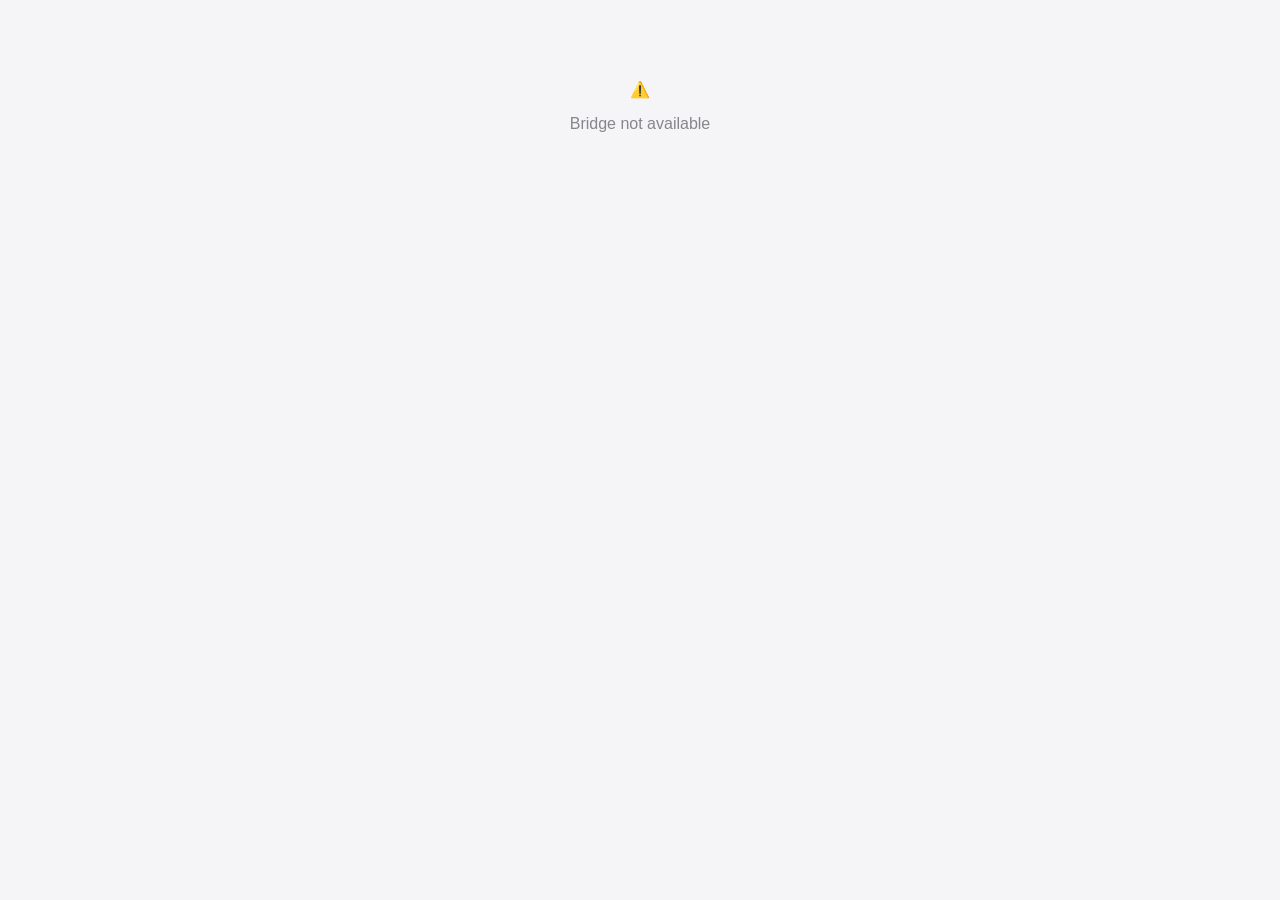
==== pages/admin/index.html @ ec187f43 "Merge pull request #10 from AMYdd00/fix/prompt-log-and-keywords Fix/prompt log and keywords" ====
<!DOCTYPE html>
<html lang="zh-CN">
<head>
<meta charset="UTF-8">
<meta name="viewport" content="width=device-width,initial-scale=1.0">
<title>主动接话插件配置</title>
<style>
:root {
  --bg: #f5f5f7;
  --text: #1d1d1f;
  --text2: #86868b;
  --text3: #aeaeb2;
  --card: rgba(255,255,255,0.72);
  --card-border: rgba(255,255,255,0.8);
  --card-shadow: 0 8px 40px rgba(0,0,0,0.06);
  --accent: #0071e3;
  --accent-light: rgba(0,113,227,0.08);
  --gradient1: linear-gradient(135deg,#0071e3,#5856d6);
  --divider: rgba(0,0,0,0.06);
  --input-bg: rgba(0,0,0,0.04);
  --input-border: rgba(0,0,0,0.1);
  --success: #34c759;
  --success-bg: rgba(52,199,89,0.08);
  --success-hover: rgba(52,199,89,0.15);
  --info: #0071e3;
  --info-bg: rgba(0,113,227,0.08);
  --danger: #ff3b30;
  --danger-bg: rgba(255,59,48,0.08);
  --danger-hover: rgba(255,59,48,0.15);
}
html[data-theme="dark"] {
  --bg: #000;
  --text: #f5f5f7;
  --text2: #86868b;
  --text3: #48484a;
  --card: rgba(28,28,30,0.78);
  --card-border: rgba(255,255,255,0.06);
  --card-shadow: 0 8px 40px rgba(0,0,0,0.4);
  --accent: #2997ff;
  --accent-light: rgba(41,151,255,0.12);
  --gradient1: linear-gradient(135deg,#2997ff,#5e5ce6);
  --divider: rgba(255,255,255,0.06);
  --input-bg: rgba(255,255,255,0.06);
  --input-border: rgba(255,255,255,0.1);
  --success: #30d158;
  --success-bg: rgba(48,209,88,0.12);
  --success-hover: rgba(48,209,88,0.2);
  --info: #2997ff;
  --info-bg: rgba(41,151,255,0.12);
  --danger: #ff453a;
  --danger-bg: rgba(255,69,58,0.12);
  --danger-hover: rgba(255,69,58,0.2);
}
* { box-sizing: border-box; margin: 0; padding: 0; }
html { -webkit-font-smoothing: antialiased; }
body {
  font-family: -apple-system,BlinkMacSystemFont,"SF Pro Display","Microsoft YaHei",sans-serif;
  background: var(--bg);
  color: var(--text);
  min-height: 100vh;
  transition: background .4s, color .4s;
  padding-bottom: 60px;
}
.bg-glow {
  position: fixed;
  top: -20%;
  left: -10%;
  width: 60%;
  height: 60%;
  background: radial-gradient(ellipse,rgba(0,113,227,0.04) 0%,transparent 70%);
  pointer-events: none;
  z-index: 0;
}
html[data-theme="dark"] .bg-glow {
  background: radial-gradient(ellipse,rgba(41,151,255,0.05) 0%,transparent 70%);
}
.container {
  max-width: 1000px;
  margin: 0 auto;
  padding: 0 24px;
  position: relative;
  z-index: 1;
}
header {
  padding: 40px 0 20px;
  text-align: center;
}
header h1 {
  font-size: clamp(26px, 4vw, 38px);
  font-weight: 700;
  letter-spacing: -.025em;
  background: var(--gradient1);
  -webkit-background-clip: text;
  -webkit-text-fill-color: transparent;
  margin-bottom: 6px;
}
header .sub {
  font-size: 14px;
  color: var(--text2);
}

/* Tabs */
.tabs-nav {
  display: flex;
  flex-wrap: wrap;
  gap: 6px;
  background: var(--input-bg);
  padding: 6px;
  border-radius: 16px;
  margin-bottom: 24px;
  border: 1px solid var(--input-border);
}
.tab-btn {
  flex: 1;
  min-width: 110px;
  padding: 10px 12px;
  border: none;
  background: transparent;
  color: var(--text2);
  font-size: 13px;
  font-weight: 600;
  border-radius: 10px;
  cursor: pointer;
  transition: all .2s;
  outline: none;
  text-align: center;
  white-space: nowrap;
}
.tab-btn:hover {
  color: var(--text);
  background: rgba(255,255,255,0.05);
}
.tab-btn.active {
  color: #fff;
  background: var(--accent);
  box-shadow: 0 4px 12px rgba(0,113,227,0.2);
}
html[data-theme="dark"] .tab-btn.active {
  color: #000;
  background: var(--text);
  box-shadow: 0 4px 12px rgba(255,255,255,0.1);
}

/* Tab Panels */
.tab-panel {
  display: none;
  animation: fadeIn .3s cubic-bezier(.22,1,.36,1) forwards;
}
.tab-panel.active {
  display: block;
}
@keyframes fadeIn {
  from { opacity: 0; transform: translateY(10px); }
  to { opacity: 1; transform: translateY(0); }
}

/* Config Card */
.config-card {
  padding: 28px;
  background: var(--card);
  backdrop-filter: blur(32px) saturate(140%);
  -webkit-backdrop-filter: blur(32px) saturate(140%);
  border: 1px solid var(--card-border);
  border-radius: 20px;
  box-shadow: var(--card-shadow);
  margin-bottom: 24px;
}
.section-title {
  font-size: 18px;
  font-weight: 700;
  margin-bottom: 20px;
  border-left: 4px solid var(--accent);
  padding-left: 10px;
  line-height: 1.2;
}

/* Form Styles */
.form-group {
  margin-bottom: 22px;
}
.form-group label {
  display: block;
  font-size: 13px;
  font-weight: 600;
  color: var(--text);
  margin-bottom: 6px;
}
.form-group.checkbox-row {
  display: flex;
  align-items: center;
  justify-content: space-between;
  background: rgba(0,0,0,0.02);
  padding: 14px 16px;
  border-radius: 12px;
  border: 1px solid var(--divider);
}
html[data-theme="dark"] .form-group.checkbox-row {
  background: rgba(255,255,255,0.02);
}
.form-group.checkbox-row label {
  margin-bottom: 0;
  padding-right: 12px;
  cursor: pointer;
}

/* Inputs */
.text-input, .select-input {
  width: 100%;
  padding: 11px 14px;
  border-radius: 10px;
  border: 1px solid var(--input-border);
  background: var(--input-bg);
  color: var(--text);
  font-size: 14px;
  font-family: inherit;
  outline: none;
  transition: all .25s;
}
.text-input:focus, .select-input:focus {
  border-color: var(--accent);
  box-shadow: 0 0 0 3px var(--accent-light);
}
select.select-input {
  cursor: pointer;
  appearance: none;
  background-image: url("data:image/svg+xml;utf8,<svg xmlns='http://www.w3.org/2000/svg' width='24' height='24' viewBox='0 0 24 24' fill='none' stroke='currentColor' stroke-width='2' stroke-linecap='round' stroke-linejoin='round'><polyline points='6 9 12 15 18 9'></polyline></svg>");
  background-repeat: no-repeat;
  background-position: right 12px center;
  background-size: 14px;
  padding-right: 36px;
}
textarea.textarea-input {
  width: 100%;
  min-height: 120px;
  padding: 12px 14px;
  border-radius: 10px;
  border: 1px solid var(--input-border);
  background: var(--input-bg);
  color: var(--text);
  font-size: 13px;
  font-family: inherit;
  line-height: 1.5;
  outline: none;
  transition: all .25s;
  resize: vertical;
}
textarea.textarea-input:focus {
  border-color: var(--accent);
  box-shadow: 0 0 0 3px var(--accent-light);
}

/* Range Slider */
.slider-container {
  display: flex;
  align-items: center;
  gap: 12px;
}
.slider-input {
  flex: 1;
  height: 6px;
  border-radius: 3px;
  background: var(--input-border);
  outline: none;
  appearance: none;
  cursor: pointer;
}
.slider-input::-webkit-slider-thumb {
  appearance: none;
  width: 16px;
  height: 16px;
  border-radius: 50%;
  background: var(--accent);
  box-shadow: 0 2px 6px rgba(0,0,0,0.15);
  transition: transform .1s;
}
.slider-input::-webkit-slider-thumb:active {
  transform: scale(1.2);
}
.slider-value {
  font-size: 13px;
  font-weight: 600;
  min-width: 36px;
  text-align: right;
  color: var(--accent);
}

/* Custom Switch Toggle */
.switch {
  position: relative;
  display: inline-block;
  width: 44px;
  height: 24px;
}
.switch input {
  opacity: 0;
  width: 0;
  height: 0;
}
.switch-slider {
  position: absolute;
  cursor: pointer;
  top: 0; left: 0; right: 0; bottom: 0;
  background-color: var(--text3);
  transition: .25s cubic-bezier(0.4, 0, 0.2, 1);
  border-radius: 24px;
}
.switch-slider:before {
  position: absolute;
  content: "";
  height: 18px;
  width: 18px;
  left: 3px;
  bottom: 3px;
  background-color: white;
  transition: .25s cubic-bezier(0.4, 0, 0.2, 1);
  border-radius: 50%;
}
input:checked + .switch-slider {
  background-color: var(--success);
}
input:checked + .switch-slider:before {
  transform: translateX(20px);
}

/* Hints */
.hint-text {
  font-size: 11px;
  color: var(--text2);
  margin-top: 4px;
  line-height: 1.4;
}

/* List Manager styling */
.list-container {
  display: flex;
  flex-direction: column;
  gap: 12px;
  margin-top: 10px;
}
.list-item-card {
  background: rgba(0,0,0,0.015);
  border: 1px dashed var(--input-border);
  padding: 16px;
  border-radius: 12px;
  position: relative;
  animation: fadeIn .2s ease forwards;
}
html[data-theme="dark"] .list-item-card {
  background: rgba(255,255,255,0.01);
}
.list-item-card .remove-btn {
  position: absolute;
  top: 14px;
  right: 14px;
  width: 26px;
  height: 26px;
  border-radius: 50%;
  border: none;
  background: var(--danger-bg);
  color: var(--danger);
  cursor: pointer;
  display: flex;
  align-items: center;
  justify-content: center;
  transition: all .2s;
  font-weight: bold;
}
.list-item-card .remove-btn:hover {
  background: var(--danger-hover);
  transform: scale(1.05);
}
.list-grid {
  display: grid;
  grid-template-columns: repeat(auto-fit, minmax(200px, 1fr));
  gap: 14px;
  padding-right: 32px;
}
.add-btn {
  margin-top: 8px;
  padding: 10px 16px;
  border: 1px dashed var(--accent);
  background: transparent;
  color: var(--accent);
  border-radius: 10px;
  font-size: 13px;
  font-weight: 600;
  cursor: pointer;
  display: inline-flex;
  align-items: center;
  justify-content: center;
  gap: 6px;
  transition: all .2s;
}
.add-btn:hover {
  background: var(--accent-light);
}

/* Buttons Row */
.footer-bar {
  position: fixed;
  bottom: 0;
  left: 0;
  right: 0;
  background: var(--card);
  backdrop-filter: blur(20px);
  -webkit-backdrop-filter: blur(20px);
  border-top: 1px solid var(--divider);
  padding: 12px 24px;
  display: flex;
  justify-content: center;
  gap: 16px;
  z-index: 100;
  box-shadow: 0 -4px 20px rgba(0,0,0,0.03);
}
.btn {
  padding: 11px 24px;
  border: none;
  border-radius: 10px;
  font-size: 13px;
  font-weight: 600;
  cursor: pointer;
  transition: all .2s;
  font-family: inherit;
  outline: none;
  display: inline-flex;
  align-items: center;
  justify-content: center;
  gap: 8px;
  min-width: 100px;
}
.btn-secondary {
  background: var(--input-bg);
  color: var(--text);
}
.btn-secondary:hover {
  background: var(--divider);
}
.btn-primary {
  background: var(--success-bg);
  color: var(--success);
}
.btn-primary:hover {
  background: var(--success-hover);
  transform: translateY(-1px);
}
.btn:disabled {
  opacity: .4;
  cursor: not-allowed;
  transform: none !important;
}

/* Toast */
.toast {
  position: fixed;
  bottom: 80px;
  left: 50%;
  transform: translateX(-50%) translateY(20px);
  background: var(--card);
  backdrop-filter: blur(20px);
  -webkit-backdrop-filter: blur(20px);
  border: 1px solid var(--card-border);
  border-radius: 12px;
  padding: 10px 20px;
  font-size: 13px;
  font-weight: 500;
  box-shadow: 0 8px 30px rgba(0,0,0,0.15);
  opacity: 0;
  transition: all .3s cubic-bezier(0.22, 1, 0.36, 1);
  z-index: 300;
  pointer-events: none;
  text-align: center;
}
.toast.show {
  opacity: 1;
  transform: translateX(-50%) translateY(0);
}
</style>
</head>
<body>
<div class="bg-glow"></div>
<div class="container">
  <header>
    <h1>主动接话与定制设置</h1>
    <div class="sub">集中管理主动回复、关键字检测、图片转述、伪人选项和角色人设简化等配置</div>
  </header>

  <!-- Navigation Tabs -->
  <nav class="tabs-nav">
    <button class="tab-btn active" onclick="switchTab('persona')">👤 人设定制</button>
    <button class="tab-btn" onclick="switchTab('general')">⚙️ 基础与触发</button>
    <button class="tab-btn" onclick="switchTab('reply')">💬 回复与主动</button>
    <button class="tab-btn" onclick="switchTab('keyword')">🔑 关键词与图片</button>
    <button class="tab-btn" onclick="switchTab('batch')">⏱️ 延迟与批次</button>
    <button class="tab-btn" onclick="switchTab('human')">🤖 伪人设置</button>
  </nav>

  <!-- Tab 1: Persona Settings -->
  <div class="tab-panel active" id="tab-persona">
    <div class="config-card">
      <h2 class="section-title">回复分析人设定制</h2>
      <div class="form-group">
        <label for="personaSelect">选择人格角色</label>
        <select class="select-input" id="personaSelect" onchange="onPersonaChange()">
          <option value="">正在加载人格列表...</option>
        </select>
        <div class="hint-text">为特定人格设置简化的专属回复分析提示词，可降低 Context 占用。</div>
      </div>
      <div class="form-group">
        <label for="personaPrompt">专属回复分析人设提示词</label>
        <textarea class="textarea-input" id="personaPrompt" placeholder="例如：天童爱丽丝，一个可爱的AI机器人，喜欢打游戏，说话带‘!级’。"></textarea>
        <div class="hint-text">填写一到两句话的简化版描述。留空则默认降级为该人格的完整系统提示词。</div>
      </div>
    </div>
  </div>

  <!-- Tab 2: General & Whitelist -->
  <div class="tab-panel" id="tab-general">
    <div class="config-card">
      <h2 class="section-title">基础设置</h2>
      <div class="form-group">
        <label for="trigger_mode">触发跟踪模式</label>
        <select class="select-input" id="trigger_mode">
          <option value="llm_response">llm_response (仅在LLM回复后开始监听)</option>
          <option value="any_message">any_message (Bot发出任何消息后都开始监听)</option>
        </select>
        <div class="hint-text">选择合适的时候开启检测窗口。</div>
      </div>
      <div class="form-group">
        <label for="filter_prefixes">指令过滤前缀</label>
        <input type="text" class="text-input" id="filter_prefixes" placeholder="如：/, !, #, $">
        <div class="hint-text">以这些前缀开头的消息将被静默过滤，不进行任何回复分析。多个前缀用逗号隔开。</div>
      </div>
    </div>

    <div class="config-card">
      <h2 class="section-title">白名单与概率覆盖配置</h2>
      <div class="hint-text" style="margin-bottom:12px;">为指定群设置独立的主动或回复接话概率，支持直接填群ID或UMO（如 Bot:GroupMessage:12345）。不在此列表的群组将使用全局默认值。</div>
      <div class="list-container" id="groups-list"></div>
      <button class="add-btn" onclick="addGroupItem()">＋ 添加群组覆盖规则</button>
    </div>
  </div>

  <!-- Tab 3: Reply & Proactive Settings -->
  <div class="tab-panel" id="tab-reply">
    <div class="config-card">
      <h2 class="section-title">回复模式选项</h2>
      <div class="form-group">
        <label for="reply_probability">回复模式 - 分析概率 (%)</label>
        <div class="slider-container">
          <input type="range" class="slider-input" id="reply_probability" min="0" max="100" step="5" oninput="updateSliderValue(this)">
          <span class="slider-value" id="val-reply_probability">0%</span>
        </div>
        <div class="hint-text">Bot发言后，监听窗口内群友的每条消息有多少概率被分析是否是在跟Bot对话。100代表每条都分析。</div>
      </div>
      <div class="form-group">
        <label for="track_timeout_seconds">跟踪窗口超时时间 (秒)</label>
        <div class="slider-container">
          <input type="range" class="slider-input" id="track_timeout_seconds" min="10" max="600" step="10" oninput="updateSliderValue(this)">
          <span class="slider-value" id="val-track_timeout_seconds">0s</span>
        </div>
        <div class="hint-text">如果群内一直没有人说话，超过多少秒后自动关闭本次监听窗口。</div>
      </div>
      <div class="form-group">
        <label for="max_detection_count">最大分析消息数 (条)</label>
        <div class="slider-container">
          <input type="range" class="slider-input" id="max_detection_count" min="1" max="50" step="1" oninput="updateSliderValue(this)">
          <span class="slider-value" id="val-max_detection_count">0</span>
        </div>
        <div class="hint-text">本次监听窗口中，最多对多少条消息进行对话关系分析。</div>
      </div>
      <div class="form-group checkbox-row">
        <label for="enable_llm_tools">启用 LLM 技能 / 工具循环</label>
        <label class="switch">
          <input type="checkbox" id="enable_llm_tools">
          <span class="switch-slider"></span>
        </label>
      </div>
      <div class="form-group">
        <label for="analyzer_provider_id">分析用 LLM 供应商 (建议使用廉价模型)</label>
        <select class="select-input" id="analyzer_provider_id"></select>
        <div class="hint-text">专门用来做对话相关性分析判断的模型提供商，建议配置性价比高的模型，留空则使用默认。</div>
      </div>
      <div class="form-group">
        <label for="generator_provider_id">回复用 LLM 供应商 (建议使用高质量模型)</label>
        <select class="select-input" id="generator_provider_id"></select>
        <div class="hint-text">对话分析通过后，实际用来生成接话内容的模型提供商，留空则使用默认。</div>
      </div>
      <div class="form-group">
        <label for="analyzer_system_prompt">【回复分析】LLM 判断系统提示词</label>
        <textarea class="textarea-input" id="analyzer_system_prompt"></textarea>
        <div class="hint-text">必须返回标准的 JSON 格式：{"is_reply_to_bot": "yes|no", "reason": "..."}</div>
      </div>
    </div>

    <div class="config-card">
      <h2 class="section-title">主动模式选项</h2>
      <div class="form-group">
        <label for="active_probability">主动模式 - 参与概率 (%)</label>
        <div class="slider-container">
          <input type="range" class="slider-input" id="active_probability" min="0" max="100" step="5" oninput="updateSliderValue(this)">
          <span class="slider-value" id="val-active_probability">0%</span>
        </div>
        <div class="hint-text">Bot未被唤醒也未发言时，随机收到群友消息时，按此概率决定是否分析话题并主动插话。0表示彻底关闭主动模式。</div>
      </div>
      <div class="form-group">
        <label for="max_proactive_rounds">最大主动参与轮数</label>
        <div class="slider-container">
          <input type="range" class="slider-input" id="max_proactive_rounds" min="0" max="10" step="1" oninput="updateSliderValue(this)">
          <span class="slider-value" id="val-max_proactive_rounds">0</span>
        </div>
        <div class="hint-text">本轮Bot主动插话的最大次数，防止刷屏。0代表不限制。</div>
      </div>
      <div class="form-group">
        <label for="proactive_cooldown_seconds">主动插话冷却时间 (秒)</label>
        <div class="slider-container">
          <input type="range" class="slider-input" id="proactive_cooldown_seconds" min="30" max="3600" step="30" oninput="updateSliderValue(this)">
          <span class="slider-value" id="val-proactive_cooldown_seconds">0s</span>
        </div>
        <div class="hint-text">触发主动接话后，该群需要等待多久才能进行下一次的主动插话分析。</div>
      </div>
      <div class="form-group">
        <label for="proactive_analyzer_system_prompt">【主动分析】LLM 系统提示词</label>
        <textarea class="textarea-input" id="proactive_analyzer_system_prompt"></textarea>
        <div class="hint-text">必须返回标准的 JSON 格式：{"should_join": "yes|no", "reason": "..."}</div>
      </div>
    </div>
  </div>

  <!-- Tab 4: Keywords & Image Caption -->
  <div class="tab-panel" id="tab-keyword">
    <div class="config-card">
      <h2 class="section-title">兴趣关键词模式</h2>
      <div class="form-group checkbox-row">
        <label for="enable_keyword_trigger">启用关键词监听模式</label>
        <label class="switch">
          <input type="checkbox" id="enable_keyword_trigger">
          <span class="switch-slider"></span>
        </label>
      </div>
      <div class="form-group">
        <label for="keyword_default_probability">关键词默认触发概率 (%)</label>
        <div class="slider-container">
          <input type="range" class="slider-input" id="keyword_default_probability" min="0" max="100" step="5" oninput="updateSliderValue(this)">
          <span class="slider-value" id="val-keyword_default_probability">0%</span>
        </div>
        <div class="hint-text">当匹配到关键词且规则中未指定具体概率时，使用的默认触发回复概率。</div>
      </div>
      <div class="form-group checkbox-row">
        <label for="enable_keyword_on_image">启用关键词匹配图片转述文本</label>
        <label class="switch">
          <input type="checkbox" id="enable_keyword_on_image">
          <span class="switch-slider"></span>
        </label>
      </div>
    </div>

    <div class="config-card">
      <h2 class="section-title">兴趣关键词匹配规则</h2>
      <div class="list-container" id="keywords-list"></div>
      <button class="add-btn" onclick="addKeywordItem()">＋ 添加关键词规则</button>
    </div>

    <div class="config-card">
      <h2 class="section-title">图片转述设置 (Captioning)</h2>
      <div class="form-group checkbox-row">
        <label for="enable_image_caption">启用图片转述 (对于非多模态模型建议开启)</label>
        <label class="switch">
          <input type="checkbox" id="enable_image_caption">
          <span class="switch-slider"></span>
        </label>
      </div>
      <div class="form-group">
        <label for="image_caption_probability">即时转述匹配概率 (%)</label>
        <div class="slider-container">
          <input type="range" class="slider-input" id="image_caption_probability" min="0" max="100" step="5" oninput="updateSliderValue(this)">
          <span class="slider-value" id="val-image_caption_probability">0%</span>
        </div>
        <div class="hint-text">在图片缓存未命中时，对新图片进行即时描述的触发概率。若准备回复构建上下文时，则强制进行100%描述。</div>
      </div>
      <div class="form-group">
        <label for="image_caption_provider_id">图片转述 LLM 供应商</label>
        <select class="select-input" id="image_caption_provider_id"></select>
        <div class="hint-text">用于执行图片转述的多模态提供商实例，留空使用全局或会话默认设置。</div>
      </div>
    </div>
  </div>

  <!-- Tab 5: Delay & Batch Analysis -->
  <div class="tab-panel" id="tab-batch">
    <div class="config-card">
      <h2 class="section-title">批次消息分析 (延迟回复)</h2>
      <div class="form-group checkbox-row">
        <label for="batch_analysis_enabled">启用延迟批次分析 (等群聊停顿后再批量处理)</label>
        <label class="switch">
          <input type="checkbox" id="batch_analysis_enabled">
          <span class="switch-slider"></span>
        </label>
      </div>
      <div class="form-group">
        <label for="silence_multiplier">静默判定倍数</label>
        <div class="slider-container">
          <input type="range" class="slider-input" id="silence_multiplier" min="1.5" max="5.0" step="0.5" oninput="updateSliderValue(this, true)">
          <span class="slider-value" id="val-silence_multiplier">0</span>
        </div>
        <div class="hint-text">实际停顿判定时间 = clamp(消息平均间隔 × 倍数, 最小秒数, 最大秒数)。倍数越大判定条件越宽松，等待时间越长。</div>
      </div>
      <div class="form-group">
        <label for="min_silence_seconds">最小静默秒数</label>
        <div class="slider-container">
          <input type="range" class="slider-input" id="min_silence_seconds" min="2" max="10" step="1" oninput="updateSliderValue(this)">
          <span class="slider-value" id="val-min_silence_seconds">0s</span>
        </div>
        <div class="hint-text">无论群聊节奏多快，必须在最后一条消息后静默达到多少秒，才开始触发分析（防止抢话）。</div>
      </div>
      <div class="form-group">
        <label for="max_silence_seconds">最大静默秒数</label>
        <div class="slider-container">
          <input type="range" class="slider-input" id="max_silence_seconds" min="5" max="30" step="1" oninput="updateSliderValue(this)">
          <span class="slider-value" id="val-max_silence_seconds">0s</span>
        </div>
        <div class="hint-text">无论群友打字多慢，消息停顿超过此秒数立刻视为这波发言结束并触发分析。</div>
      </div>
      <div class="form-group">
        <label for="max_batch_wait_seconds">绝对超时秒数 (首消息开始算)</label>
        <div class="slider-container">
          <input type="range" class="slider-input" id="max_batch_wait_seconds" min="5" max="60" step="5" oninput="updateSliderValue(this)">
          <span class="slider-value" id="val-max_batch_wait_seconds">0s</span>
        </div>
        <div class="hint-text">从批次中第一条消息开始等待的绝对超时上限，即使群聊一直疯狂刷屏，到时间也会强制分析，防止无限期拖延。</div>
      </div>
      <div class="form-group">
        <label for="max_batch_messages">最大消息积攒数 (条)</label>
        <div class="slider-container">
          <input type="range" class="slider-input" id="max_batch_messages" min="2" max="20" step="1" oninput="updateSliderValue(this)">
          <span class="slider-value" id="val-max_batch_messages">0</span>
        </div>
        <div class="hint-text">积攒的消息达到此数量时，无视静默和间隔逻辑直接触发分析，防止上下文过载。</div>
      </div>
      <div class="form-group checkbox-row">
        <label for="instant_at_bot">@ 提到 Bot 时立即中断等待并触发分析</label>
        <label class="switch">
          <input type="checkbox" id="instant_at_bot">
          <span class="switch-slider"></span>
        </label>
      </div>
      <div class="form-group">
        <label for="caption_timeout_seconds">图片转述最长等待超时 (秒)</label>
        <div class="slider-container">
          <input type="range" class="slider-input" id="caption_timeout_seconds" min="5" max="30" step="5" oninput="updateSliderValue(this)">
          <span class="slider-value" id="val-caption_timeout_seconds">0s</span>
        </div>
      </div>
      <div class="form-group">
        <label for="caption_timeout_behavior">图片转述超时处理策略</label>
        <select class="select-input" id="caption_timeout_behavior">
          <option value="wait_then_fallback">wait_then_fallback (等待转述完成，超时用占位符)</option>
          <option value="skip_use_url">skip_use_url (不等待直接传图片URL，非多模态降级)</option>
          <option value="skip_use_placeholder">skip_use_placeholder (不等待直接使用占位符)</option>
        </select>
      </div>
    </div>
  </div>

  <!-- Tab 6: Human-like Mode -->
  <div class="tab-panel" id="tab-human">
    <div class="config-card">
      <h2 class="section-title">伪人模式 (自主决定活跃状态)</h2>
      <div class="form-group checkbox-row">
        <label for="human_like_mode">启用伪人模式 (自主规划工作/睡觉状态)</label>
        <label class="switch">
          <input type="checkbox" id="human_like_mode">
          <span class="switch-slider"></span>
        </label>
      </div>
      <div class="form-group">
        <label for="wake_at_threshold">唤醒所需 @ 累计次数</label>
        <div class="slider-container">
          <input type="range" class="slider-input" id="wake_at_threshold" min="1" max="10" step="1" oninput="updateSliderValue(this)">
          <span class="slider-value" id="val-wake_at_threshold">0</span>
        </div>
        <div class="hint-text">Bot睡觉状态下，被不同群友连续@累计达到多少次后，强制将状态改为清醒并回复。</div>
      </div>
      <div class="form-group">
        <label for="wake_window_minutes">@ 计数有效窗口 (分钟)</label>
        <div class="slider-container">
          <input type="range" class="slider-input" id="wake_window_minutes" min="5" max="120" step="5" oninput="updateSliderValue(this)">
          <span class="slider-value" id="val-wake_window_minutes">0m</span>
        </div>
        <div class="hint-text">累计@次数的滑动窗口有效时间，过期的@记录会被废弃重新计算。</div>
      </div>
      <div class="form-group">
        <label for="typing_delay_min">发言打字随机延迟下限 (秒)</label>
        <div class="slider-container">
          <input type="range" class="slider-input" id="typing_delay_min" min="0" max="10" step="0.5" oninput="updateSliderValue(this, false, 's')">
          <span class="slider-value" id="val-typing_delay_min">0s</span>
        </div>
      </div>
      <div class="form-group">
        <label for="typing_delay_max">发言打字随机延迟上限 (秒)</label>
        <div class="slider-container">
          <input type="range" class="slider-input" id="typing_delay_max" min="0" max="10" step="0.5" oninput="updateSliderValue(this, false, 's')">
          <span class="slider-value" id="val-typing_delay_max">0s</span>
        </div>
        <div class="hint-text">伪人模式开启后，在此延迟范围内随机等待后再将消息发出，模拟真人在编辑消息。</div>
      </div>
    </div>
  </div>
</div>

<!-- Footer Actions -->
<footer class="footer-bar">
  <button class="btn btn-secondary" onclick="loadData()">🔄 放弃更改</button>
  <button class="btn btn-primary" id="btnSave" onclick="saveAll()">💾 保存并生效</button>
</footer>

<div class="toast" id="toast"></div>

<script type="module">
const B = window.AstrBotPluginPage;
if (!B) {
  document.body.innerHTML = '<div class="container"><div class="empty-state" style="text-align:center;padding:80px 20px;color:var(--text2);font-size:16px;"><div>⚠️</div><div style="margin-top:16px;">Bridge not available</div></div></div>';
} else {
  await B.ready();
  (function(){
    const m = window.matchMedia('(prefers-color-scheme:dark)');
    function s(d){document.documentElement.setAttribute('data-theme', d ? 'dark' : 'light')}
    s(m.matches);
    m.addEventListener('change', e => s(e.matches));
  })();

  const personaSelect = document.getElementById('personaSelect');
  const personaPrompt = document.getElementById('personaPrompt');
  const toast = document.getElementById('toast');
  const btnSave = document.getElementById('btnSave');

  let config = {};
  let personas = [];
  let personaPrompts = [];
  let providers = [];
  let currentPersonaName = '';
  let toastTimer = null;

  // Show status toasts
  window.showToast = function(msg, dur = 2500) {
    toast.textContent = msg;
    toast.classList.add('show');
    clearTimeout(toastTimer);
    toastTimer = setTimeout(() => toast.classList.remove('show'), dur);
  }

  // Switch Tab Panels
  window.switchTab = function(tabName) {
    document.querySelectorAll('.tab-btn').forEach(btn => btn.classList.remove('active'));
    document.querySelectorAll('.tab-panel').forEach(p => p.classList.remove('active'));
    
    const activeBtn = Array.from(document.querySelectorAll('.tab-btn')).find(b => b.getAttribute('onclick').includes(tabName));
    if (activeBtn) activeBtn.classList.add('active');
    
    const activePanel = document.getElementById(`tab-${tabName}`);
    if (activePanel) activePanel.classList.add('active');
  }

  // Handle Range slider updates
  window.updateSliderValue = function(element, isFloat = false, unit = '') {
    const targetId = 'val-' + element.id;
    const indicator = document.getElementById(targetId);
    if (indicator) {
      let val = element.value;
      if (element.id.includes('probability')) {
        indicator.textContent = val + '%';
      } else if (element.id.includes('seconds') || element.id.includes('delay')) {
        indicator.textContent = val + 's';
      } else if (element.id.includes('minutes')) {
        indicator.textContent = val + 'm';
      } else {
        indicator.textContent = val + unit;
      }
    }
  }

  // Initialize all sliders in view
  function initSliders() {
    document.querySelectorAll('.slider-input').forEach(slider => {
      updateSliderValue(slider);
    });
  }

  // Dynamic lists editors
  // 1. Group whitelist manager
  window.addGroupItem = function(data = {group_id: '', reply_probability: null, active_probability: null}) {
    const list = document.getElementById('groups-list');
    const index = list.children.length;
    const card = document.createElement('div');
    card.className = 'list-item-card';
    card.innerHTML = `
      <button class="remove-btn" onclick="this.parentElement.remove()">×</button>
      <div class="list-grid">
        <div class="form-group">
          <label>群号 / UMO</label>
          <input type="text" class="text-input group-id" value="${data.group_id || ''}" placeholder="例如 12345678">
        </div>
        <div class="form-group">
          <label>独立回复概率 (%) (留空使用全局)</label>
          <input type="number" class="text-input group-reply" value="${data.reply_probability !== null && data.reply_probability !== undefined ? data.reply_probability : ''}" placeholder="全局/默认" min="0" max="100">
        </div>
        <div class="form-group">
          <label>独立主动概率 (%) (留空使用全局)</label>
          <input type="number" class="text-input group-active" value="${data.active_probability !== null && data.active_probability !== undefined ? data.active_probability : ''}" placeholder="全局/默认" min="0" max="100">
        </div>
      </div>
    `;
    list.appendChild(card);
  }

  // 2. Keyword rules manager
  window.addKeywordItem = function(data = {groups: '', keywords: '', probability: null}) {
    const list = document.getElementById('keywords-list');
    const index = list.children.length;
    const card = document.createElement('div');
    card.className = 'list-item-card';
    card.innerHTML = `
      <button class="remove-btn" onclick="this.parentElement.remove()">×</button>
      <div class="list-grid">
        <div class="form-group" style="grid-column: span 2;">
          <label>匹配关键字 (用英文/中文逗号分隔)</label>
          <input type="text" class="text-input kw-keywords" value="${data.keywords || ''}" placeholder="例如: 原神,星铁">
        </div>
        <div class="form-group">
          <label>生效群聊 (留空为全部群)</label>
          <input type="text" class="text-input kw-groups" value="${data.groups || ''}" placeholder="群ID,多个用逗号隔开">
        </div>
        <div class="form-group">
          <label>独立触发概率 (%) (留空默认)</label>
          <input type="number" class="text-input kw-probability" value="${data.probability !== null && data.probability !== undefined ? data.probability : ''}" placeholder="默认" min="0" max="100">
        </div>
      </div>
    `;
    list.appendChild(card);
  }

  // Render provider selections
  function populateProviders(selectId, currentValue) {
    const select = document.getElementById(selectId);
    select.innerHTML = '<option value="">使用会话默认 / 留空</option>';
    providers.forEach(p => {
      const opt = document.createElement('option');
      opt.value = p.id;
      opt.textContent = p.name;
      if (p.id === currentValue) {
        opt.selected = true;
      }
      select.appendChild(opt);
    });
  }

  function parseResponse(res) {
    if (res && res.status === 'ok' && res.data !== undefined) {
      return res.data;
    }
    return res;
  }

  // Load backend configurations
  window.loadData = async function() {
    try {
      btnSave.disabled = true;
      
      // Fetch data concurrently
      const [personasRes, promptsRes, configRes, providersRes] = await Promise.all([
        B.apiGet('personas'),
        B.apiGet('persona_prompts'),
        B.apiGet('config'),
        B.apiGet('providers')
      ]);

      personas = parseResponse(personasRes) || [];
      personaPrompts = parseResponse(promptsRes) || [];
      config = parseResponse(configRes) || {};
      providers = parseResponse(providersRes) || [];

      // Render Personas Dropdown
      personaSelect.innerHTML = '';
      if (personas.length === 0) {
        personaSelect.innerHTML = '<option value="">未找到系统人格角色</option>';
      } else {
        personas.forEach(p => {
          const opt = document.createElement('option');
          opt.value = p.id || p.name;
          opt.textContent = `${p.name} (${p.id})`;
          personaSelect.appendChild(opt);
        });
        onPersonaChange();
      }

      // Populate Providers Dropdowns
      populateProviders('analyzer_provider_id', config.analyzer_provider_id);
      populateProviders('generator_provider_id', config.generator_provider_id);
      populateProviders('image_caption_provider_id', config.image_caption_provider_id);

      // Populate basic inputs
      document.getElementById('trigger_mode').value = config.trigger_mode || 'llm_response';
      document.getElementById('filter_prefixes').value = (config.filter_prefixes || []).join(', ');

      // Populate slider ranges
      const sliderKeys = [
        'reply_probability', 'track_timeout_seconds', 'max_detection_count', 
        'active_probability', 'max_proactive_rounds', 'proactive_cooldown_seconds',
        'keyword_default_probability', 'image_caption_probability', 'silence_multiplier', 
        'min_silence_seconds', 'max_silence_seconds', 'max_batch_wait_seconds', 
        'max_batch_messages', 'caption_timeout_seconds', 'wake_at_threshold', 
        'wake_window_minutes', 'typing_delay_min', 'typing_delay_max'
      ];
      sliderKeys.forEach(k => {
        const input = document.getElementById(k);
        if (input && config[k] !== undefined) {
          input.value = config[k];
        }
      });

      // Populate switches
      const switchKeys = [
        'enable_llm_tools', 'enable_keyword_trigger', 'enable_keyword_on_image', 
        'enable_image_caption', 'batch_analysis_enabled', 'instant_at_bot', 'human_like_mode'
      ];
      switchKeys.forEach(k => {
        const sw = document.getElementById(k);
        if (sw && config[k] !== undefined) {
          sw.checked = !!config[k];
        }
      });

      // Populate select menus
      document.getElementById('caption_timeout_behavior').value = config.caption_timeout_behavior || 'wait_then_fallback';

      // Populate prompts
      document.getElementById('analyzer_system_prompt').value = config.analyzer_system_prompt || '';
      document.getElementById('proactive_analyzer_system_prompt').value = config.proactive_analyzer_system_prompt || '';

      // Clear Whitelists lists editors
      document.getElementById('groups-list').innerHTML = '';
      (config.enabled_groups || []).forEach(g => addGroupItem(g));

      document.getElementById('keywords-list').innerHTML = '';
      (config.keyword_rules || []).forEach(k => addKeywordItem(k));

      // Refresh indicators
      initSliders();

      btnSave.disabled = false;
      showToast('配置数据加载成功');
    } catch(e) {
      console.error(e);
      showToast('数据获取失败: ' + e.message);
    }
  }

  // Handle selected persona change
  window.onPersonaChange = function() {
    const selectedVal = personaSelect.value;
    currentPersonaName = selectedVal;
    if (!selectedVal) {
      personaPrompt.value = '';
      return;
    }
    const found = personaPrompts.find(item => item.persona_name.toLowerCase() === selectedVal.toLowerCase());
    personaPrompt.value = found ? (found.custom_persona_prompt || '') : '';
  }

  // Read list objects
  function getGroupWhitelistData() {
    const list = [];
    document.querySelectorAll('#groups-list .list-item-card').forEach(card => {
      const group_id = card.querySelector('.group-id').value.trim();
      if (!group_id) return;
      const reply_prob = card.querySelector('.group-reply').value;
      const active_prob = card.querySelector('.group-active').value;
      list.push({
        group_id,
        reply_probability: reply_prob === '' ? null : parseInt(reply_prob),
        active_probability: active_prob === '' ? null : parseInt(active_prob),
        __template_key: "group_template"
      });
    });
    return list;
  }

  function getKeywordRulesData() {
    const list = [];
    document.querySelectorAll('#keywords-list .list-item-card').forEach(card => {
      const keywords = card.querySelector('.kw-keywords').value.trim();
      if (!keywords) return;
      const groups = card.querySelector('.kw-groups').value.trim();
      const prob = card.querySelector('.kw-probability').value;
      list.push({
        groups,
        keywords,
        probability: prob === '' ? null : parseInt(prob),
        __template_key: "keyword_template"
      });
    });
    return list;
  }

  // Save all settings to the backend
  window.saveAll = async function() {
    btnSave.disabled = true;
    btnSave.textContent = '保存中...';

    try {
      const updatedConfig = { ...config };

      // Base configuration variables
      updatedConfig.trigger_mode = document.getElementById('trigger_mode').value;
      updatedConfig.filter_prefixes = document.getElementById('filter_prefixes').value
        .split(',')
        .map(s => s.trim())
        .filter(Boolean);

      // Model providers selection
      updatedConfig.analyzer_provider_id = document.getElementById('analyzer_provider_id').value;
      updatedConfig.generator_provider_id = document.getElementById('generator_provider_id').value;
      updatedConfig.image_caption_provider_id = document.getElementById('image_caption_provider_id').value;

      // Select fields
      updatedConfig.caption_timeout_behavior = document.getElementById('caption_timeout_behavior').value;

      // Textareas
      updatedConfig.analyzer_system_prompt = document.getElementById('analyzer_system_prompt').value;
      updatedConfig.proactive_analyzer_system_prompt = document.getElementById('proactive_analyzer_system_prompt').value;

      // Number sliders
      const numKeys = [
        'reply_probability', 'track_timeout_seconds', 'max_detection_count', 
        'active_probability', 'max_proactive_rounds', 'proactive_cooldown_seconds',
        'keyword_default_probability', 'image_caption_probability', 
        'min_silence_seconds', 'max_silence_seconds', 'max_batch_wait_seconds', 
        'max_batch_messages', 'caption_timeout_seconds', 'wake_at_threshold', 
        'wake_window_minutes'
      ];
      numKeys.forEach(k => {
        updatedConfig[k] = parseInt(document.getElementById(k).value);
      });

      // Float sliders
      const floatKeys = ['silence_multiplier', 'typing_delay_min', 'typing_delay_max'];
      floatKeys.forEach(k => {
        updatedConfig[k] = parseFloat(document.getElementById(k).value);
      });

      // Switch toggles
      const switchKeys = [
        'enable_llm_tools', 'enable_keyword_trigger', 'enable_keyword_on_image', 
        'enable_image_caption', 'batch_analysis_enabled', 'instant_at_bot', 'human_like_mode'
      ];
      switchKeys.forEach(k => {
        updatedConfig[k] = document.getElementById(k).checked;
      });

      // List objects
      updatedConfig.enabled_groups = getGroupWhitelistData();
      updatedConfig.keyword_rules = getKeywordRulesData();

      // Save persona prompts first if changed
      if (currentPersonaName) {
        const currentPromptVal = personaPrompt.value;
        const resPersona = await B.apiPost('persona_prompts', {
          persona_name: currentPersonaName,
          custom_persona_prompt: currentPromptVal
        });
        if (!resPersona || resPersona.status !== 'ok') {
          throw new Error('更新人设提示词失败: ' + (resPersona?.message || '未知错误'));
        }
        
        // Also update local cache of personaPrompts
        const idx = personaPrompts.findIndex(item => item.persona_name.toLowerCase() === currentPersonaName.toLowerCase());
        if (idx !== -1) {
          if (currentPromptVal.trim() === '') personaPrompts.splice(idx, 1);
          else personaPrompts[idx].custom_persona_prompt = currentPromptVal;
        } else if (currentPromptVal.trim() !== '') {
          personaPrompts.push({
            persona_name: currentPersonaName,
            custom_persona_prompt: currentPromptVal
          });
        }
      }

      // Save final config
      const resConfig = await B.apiPost('config', updatedConfig);
      if (resConfig && resConfig.status === 'ok') {
        config = updatedConfig;
        showToast('全部配置已成功保存并生效！');
      } else {
        throw new Error(resConfig?.message || '保存配置失败');
      }

    } catch (e) {
      console.error(e);
      showToast('保存错误: ' + e.message);
    } finally {
      btnSave.disabled = false;
      btnSave.textContent = '💾 保存并生效';
    }
  }

  // Load initially
  loadData();
}
</script>
</body>
</html>
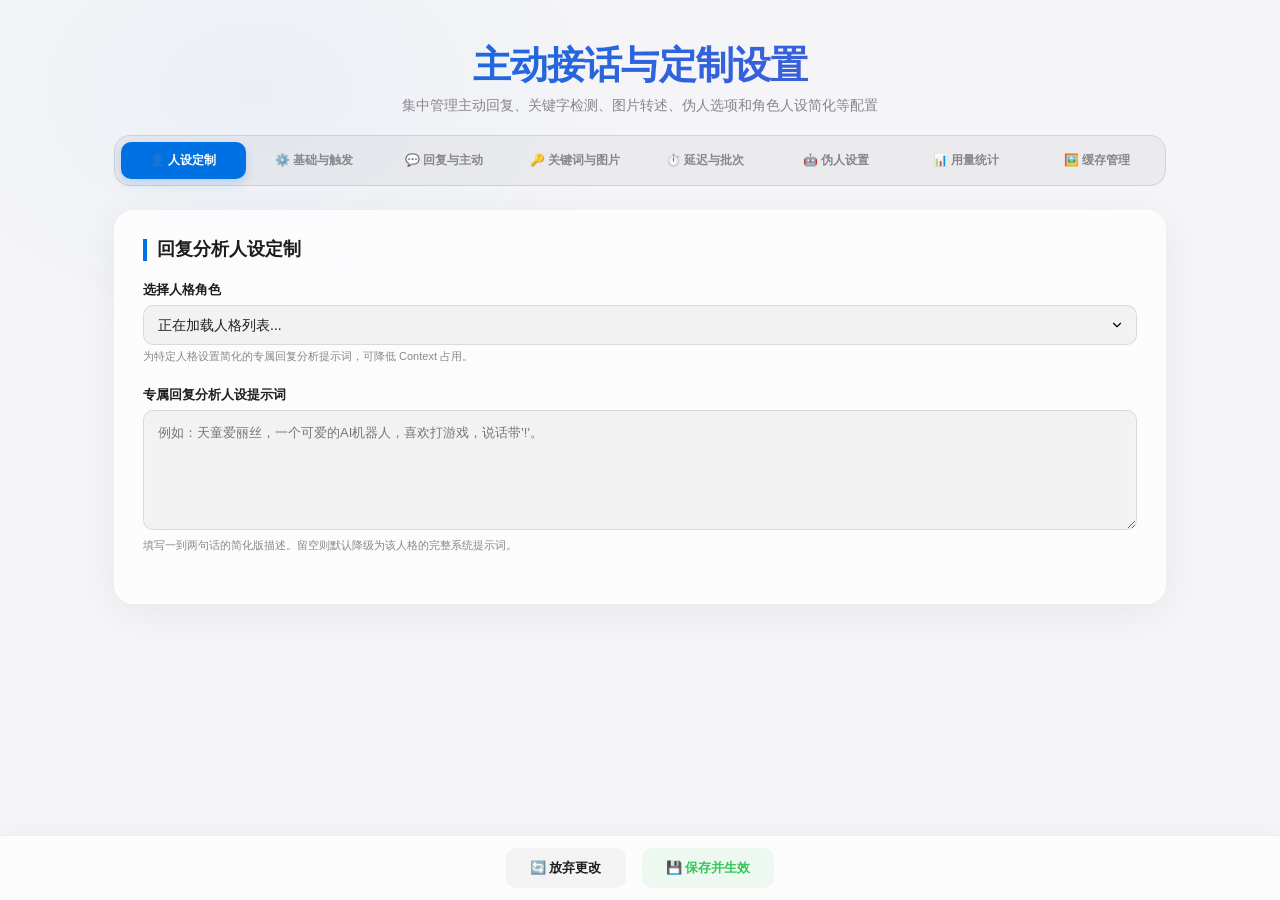
==== commit eba135d0: "merge: dev into main — v1.2.1" ====
--- a/pages/admin/index.html
+++ b/pages/admin/index.html
@@ -3,476 +3,246 @@
 <head>
 <meta charset="UTF-8">
 <meta name="viewport" content="width=device-width,initial-scale=1.0">
-<title>主动接话插件配置</title>
+<title>主动接话插件控制台</title>
 <style>
+/* ===== Shared Variables ===== */
 :root {
-  --bg: #f5f5f7;
-  --text: #1d1d1f;
-  --text2: #86868b;
-  --text3: #aeaeb2;
-  --card: rgba(255,255,255,0.72);
-  --card-border: rgba(255,255,255,0.8);
-  --card-shadow: 0 8px 40px rgba(0,0,0,0.06);
-  --accent: #0071e3;
-  --accent-light: rgba(0,113,227,0.08);
-  --gradient1: linear-gradient(135deg,#0071e3,#5856d6);
-  --divider: rgba(0,0,0,0.06);
-  --input-bg: rgba(0,0,0,0.04);
-  --input-border: rgba(0,0,0,0.1);
-  --success: #34c759;
-  --success-bg: rgba(52,199,89,0.08);
-  --success-hover: rgba(52,199,89,0.15);
-  --info: #0071e3;
-  --info-bg: rgba(0,113,227,0.08);
-  --danger: #ff3b30;
-  --danger-bg: rgba(255,59,48,0.08);
-  --danger-hover: rgba(255,59,48,0.15);
+  --bg: #f5f5f7; --text: #1d1d1f; --text2: #86868b; --text3: #aeaeb2;
+  --card: rgba(255,255,255,0.72); --card-border: rgba(255,255,255,0.8);
+  --card-shadow: 0 8px 40px rgba(0,0,0,0.06); --accent: #0071e3;
+  --accent-light: rgba(0,113,227,0.08); --gradient1: linear-gradient(135deg,#0071e3,#5856d6);
+  --divider: rgba(0,0,0,0.06); --input-bg: rgba(0,0,0,0.04);
+  --input-border: rgba(0,0,0,0.1); --success: #34c759; --success-bg: rgba(52,199,89,0.08);
+  --success-hover: rgba(52,199,89,0.15); --info: #0071e3;
+  --info-bg: rgba(0,113,227,0.08); --danger: #ff3b30;
+  --danger-bg: rgba(255,59,48,0.08); --danger-hover: rgba(255,59,48,0.15);
+  --segment-bg: rgba(0,0,0,0.06); --segment-active: #fff;
+  --segment-shadow: 0 1px 3px rgba(0,0,0,0.1);
+  --rank-bg: rgba(0,0,0,0.04); --rank-bar: linear-gradient(90deg,#0071e3,#5856d6);
+  --tag-bg: rgba(0,113,227,0.08); --tag-text: #0071e3;
+  --legend-bg: rgba(0,0,0,0.04); --overlay: rgba(0,0,0,0.4);
+  --modal-bg: rgba(255,255,255,0.95); --img-placeholder: rgba(0,0,0,0.04);
 }
 html[data-theme="dark"] {
-  --bg: #000;
-  --text: #f5f5f7;
-  --text2: #86868b;
-  --text3: #48484a;
-  --card: rgba(28,28,30,0.78);
-  --card-border: rgba(255,255,255,0.06);
-  --card-shadow: 0 8px 40px rgba(0,0,0,0.4);
-  --accent: #2997ff;
-  --accent-light: rgba(41,151,255,0.12);
-  --gradient1: linear-gradient(135deg,#2997ff,#5e5ce6);
-  --divider: rgba(255,255,255,0.06);
-  --input-bg: rgba(255,255,255,0.06);
-  --input-border: rgba(255,255,255,0.1);
-  --success: #30d158;
-  --success-bg: rgba(48,209,88,0.12);
-  --success-hover: rgba(48,209,88,0.2);
-  --info: #2997ff;
-  --info-bg: rgba(41,151,255,0.12);
-  --danger: #ff453a;
-  --danger-bg: rgba(255,69,58,0.12);
-  --danger-hover: rgba(255,69,58,0.2);
+  --bg: #000; --text: #f5f5f7; --text2: #86868b; --text3: #48484a;
+  --card: rgba(28,28,30,0.78); --card-border: rgba(255,255,255,0.06);
+  --card-shadow: 0 8px 40px rgba(0,0,0,0.4); --accent: #2997ff;
+  --accent-light: rgba(41,151,255,0.12); --gradient1: linear-gradient(135deg,#2997ff,#5e5ce6);
+  --divider: rgba(255,255,255,0.06); --input-bg: rgba(255,255,255,0.06);
+  --input-border: rgba(255,255,255,0.1); --success: #30d158;
+  --success-bg: rgba(48,209,88,0.12); --success-hover: rgba(48,209,88,0.2);
+  --info: #2997ff; --info-bg: rgba(41,151,255,0.12); --danger: #ff453a;
+  --danger-bg: rgba(255,69,58,0.12); --danger-hover: rgba(255,69,58,0.2);
+  --segment-bg: rgba(255,255,255,0.08); --segment-active: rgba(255,255,255,0.15);
+  --segment-shadow: 0 1px 3px rgba(0,0,0,0.3);
+  --rank-bg: rgba(255,255,255,0.04); --rank-bar: linear-gradient(90deg,#2997ff,#5e5ce6);
+  --tag-bg: rgba(41,151,255,0.12); --tag-text: #2997ff;
+  --legend-bg: rgba(255,255,255,0.06); --overlay: rgba(0,0,0,0.6);
+  --modal-bg: rgba(28,28,30,0.95); --img-placeholder: rgba(255,255,255,0.06);
 }
-* { box-sizing: border-box; margin: 0; padding: 0; }
-html { -webkit-font-smoothing: antialiased; }
-body {
-  font-family: -apple-system,BlinkMacSystemFont,"SF Pro Display","Microsoft YaHei",sans-serif;
-  background: var(--bg);
-  color: var(--text);
-  min-height: 100vh;
-  transition: background .4s, color .4s;
-  padding-bottom: 60px;
-}
-.bg-glow {
-  position: fixed;
-  top: -20%;
-  left: -10%;
-  width: 60%;
-  height: 60%;
-  background: radial-gradient(ellipse,rgba(0,113,227,0.04) 0%,transparent 70%);
-  pointer-events: none;
-  z-index: 0;
-}
-html[data-theme="dark"] .bg-glow {
-  background: radial-gradient(ellipse,rgba(41,151,255,0.05) 0%,transparent 70%);
-}
-.container {
-  max-width: 1000px;
-  margin: 0 auto;
-  padding: 0 24px;
-  position: relative;
-  z-index: 1;
-}
-header {
-  padding: 40px 0 20px;
-  text-align: center;
-}
-header h1 {
-  font-size: clamp(26px, 4vw, 38px);
-  font-weight: 700;
-  letter-spacing: -.025em;
-  background: var(--gradient1);
-  -webkit-background-clip: text;
-  -webkit-text-fill-color: transparent;
-  margin-bottom: 6px;
-}
-header .sub {
-  font-size: 14px;
-  color: var(--text2);
-}
-
-/* Tabs */
-.tabs-nav {
-  display: flex;
-  flex-wrap: wrap;
-  gap: 6px;
-  background: var(--input-bg);
-  padding: 6px;
-  border-radius: 16px;
-  margin-bottom: 24px;
-  border: 1px solid var(--input-border);
-}
-.tab-btn {
-  flex: 1;
-  min-width: 110px;
-  padding: 10px 12px;
-  border: none;
-  background: transparent;
-  color: var(--text2);
-  font-size: 13px;
-  font-weight: 600;
-  border-radius: 10px;
-  cursor: pointer;
-  transition: all .2s;
-  outline: none;
-  text-align: center;
-  white-space: nowrap;
-}
-.tab-btn:hover {
-  color: var(--text);
-  background: rgba(255,255,255,0.05);
-}
-.tab-btn.active {
-  color: #fff;
-  background: var(--accent);
-  box-shadow: 0 4px 12px rgba(0,113,227,0.2);
-}
-html[data-theme="dark"] .tab-btn.active {
-  color: #000;
-  background: var(--text);
-  box-shadow: 0 4px 12px rgba(255,255,255,0.1);
-}
-
-/* Tab Panels */
-.tab-panel {
-  display: none;
-  animation: fadeIn .3s cubic-bezier(.22,1,.36,1) forwards;
-}
-.tab-panel.active {
-  display: block;
-}
-@keyframes fadeIn {
-  from { opacity: 0; transform: translateY(10px); }
-  to { opacity: 1; transform: translateY(0); }
-}
-
-/* Config Card */
-.config-card {
-  padding: 28px;
-  background: var(--card);
-  backdrop-filter: blur(32px) saturate(140%);
-  -webkit-backdrop-filter: blur(32px) saturate(140%);
-  border: 1px solid var(--card-border);
-  border-radius: 20px;
-  box-shadow: var(--card-shadow);
-  margin-bottom: 24px;
-}
-.section-title {
-  font-size: 18px;
-  font-weight: 700;
-  margin-bottom: 20px;
-  border-left: 4px solid var(--accent);
-  padding-left: 10px;
-  line-height: 1.2;
-}
-
-/* Form Styles */
-.form-group {
-  margin-bottom: 22px;
-}
-.form-group label {
-  display: block;
-  font-size: 13px;
-  font-weight: 600;
-  color: var(--text);
-  margin-bottom: 6px;
-}
-.form-group.checkbox-row {
-  display: flex;
-  align-items: center;
-  justify-content: space-between;
-  background: rgba(0,0,0,0.02);
-  padding: 14px 16px;
-  border-radius: 12px;
-  border: 1px solid var(--divider);
-}
-html[data-theme="dark"] .form-group.checkbox-row {
-  background: rgba(255,255,255,0.02);
-}
-.form-group.checkbox-row label {
-  margin-bottom: 0;
-  padding-right: 12px;
-  cursor: pointer;
-}
-
-/* Inputs */
-.text-input, .select-input {
-  width: 100%;
-  padding: 11px 14px;
-  border-radius: 10px;
-  border: 1px solid var(--input-border);
-  background: var(--input-bg);
-  color: var(--text);
-  font-size: 14px;
-  font-family: inherit;
-  outline: none;
-  transition: all .25s;
-}
-.text-input:focus, .select-input:focus {
-  border-color: var(--accent);
-  box-shadow: 0 0 0 3px var(--accent-light);
-}
-select.select-input {
-  cursor: pointer;
-  appearance: none;
-  background-image: url("data:image/svg+xml;utf8,<svg xmlns='http://www.w3.org/2000/svg' width='24' height='24' viewBox='0 0 24 24' fill='none' stroke='currentColor' stroke-width='2' stroke-linecap='round' stroke-linejoin='round'><polyline points='6 9 12 15 18 9'></polyline></svg>");
-  background-repeat: no-repeat;
-  background-position: right 12px center;
-  background-size: 14px;
-  padding-right: 36px;
-}
-textarea.textarea-input {
-  width: 100%;
-  min-height: 120px;
-  padding: 12px 14px;
-  border-radius: 10px;
-  border: 1px solid var(--input-border);
-  background: var(--input-bg);
-  color: var(--text);
-  font-size: 13px;
-  font-family: inherit;
-  line-height: 1.5;
-  outline: none;
-  transition: all .25s;
-  resize: vertical;
-}
-textarea.textarea-input:focus {
-  border-color: var(--accent);
-  box-shadow: 0 0 0 3px var(--accent-light);
-}
-
-/* Range Slider */
-.slider-container {
-  display: flex;
-  align-items: center;
-  gap: 12px;
-}
-.slider-input {
-  flex: 1;
-  height: 6px;
-  border-radius: 3px;
-  background: var(--input-border);
-  outline: none;
-  appearance: none;
-  cursor: pointer;
-}
-.slider-input::-webkit-slider-thumb {
-  appearance: none;
-  width: 16px;
-  height: 16px;
-  border-radius: 50%;
-  background: var(--accent);
-  box-shadow: 0 2px 6px rgba(0,0,0,0.15);
-  transition: transform .1s;
-}
-.slider-input::-webkit-slider-thumb:active {
-  transform: scale(1.2);
-}
-.slider-value {
-  font-size: 13px;
-  font-weight: 600;
-  min-width: 36px;
-  text-align: right;
-  color: var(--accent);
-}
-
-/* Custom Switch Toggle */
-.switch {
-  position: relative;
-  display: inline-block;
-  width: 44px;
-  height: 24px;
-}
-.switch input {
-  opacity: 0;
-  width: 0;
-  height: 0;
-}
-.switch-slider {
-  position: absolute;
-  cursor: pointer;
-  top: 0; left: 0; right: 0; bottom: 0;
-  background-color: var(--text3);
-  transition: .25s cubic-bezier(0.4, 0, 0.2, 1);
-  border-radius: 24px;
-}
-.switch-slider:before {
-  position: absolute;
-  content: "";
-  height: 18px;
-  width: 18px;
-  left: 3px;
-  bottom: 3px;
-  background-color: white;
-  transition: .25s cubic-bezier(0.4, 0, 0.2, 1);
-  border-radius: 50%;
-}
-input:checked + .switch-slider {
-  background-color: var(--success);
-}
-input:checked + .switch-slider:before {
-  transform: translateX(20px);
-}
-
-/* Hints */
-.hint-text {
-  font-size: 11px;
-  color: var(--text2);
-  margin-top: 4px;
-  line-height: 1.4;
-}
-
-/* List Manager styling */
-.list-container {
-  display: flex;
-  flex-direction: column;
-  gap: 12px;
-  margin-top: 10px;
-}
-.list-item-card {
-  background: rgba(0,0,0,0.015);
-  border: 1px dashed var(--input-border);
-  padding: 16px;
-  border-radius: 12px;
-  position: relative;
-  animation: fadeIn .2s ease forwards;
-}
-html[data-theme="dark"] .list-item-card {
-  background: rgba(255,255,255,0.01);
-}
-.list-item-card .remove-btn {
-  position: absolute;
-  top: 14px;
-  right: 14px;
-  width: 26px;
-  height: 26px;
-  border-radius: 50%;
-  border: none;
-  background: var(--danger-bg);
-  color: var(--danger);
-  cursor: pointer;
-  display: flex;
-  align-items: center;
-  justify-content: center;
-  transition: all .2s;
-  font-weight: bold;
-}
-.list-item-card .remove-btn:hover {
-  background: var(--danger-hover);
-  transform: scale(1.05);
-}
-.list-grid {
-  display: grid;
-  grid-template-columns: repeat(auto-fit, minmax(200px, 1fr));
-  gap: 14px;
-  padding-right: 32px;
-}
-.add-btn {
-  margin-top: 8px;
-  padding: 10px 16px;
-  border: 1px dashed var(--accent);
-  background: transparent;
-  color: var(--accent);
-  border-radius: 10px;
-  font-size: 13px;
-  font-weight: 600;
-  cursor: pointer;
-  display: inline-flex;
-  align-items: center;
-  justify-content: center;
-  gap: 6px;
-  transition: all .2s;
-}
-.add-btn:hover {
-  background: var(--accent-light);
-}
-
-/* Buttons Row */
-.footer-bar {
-  position: fixed;
-  bottom: 0;
-  left: 0;
-  right: 0;
-  background: var(--card);
-  backdrop-filter: blur(20px);
-  -webkit-backdrop-filter: blur(20px);
-  border-top: 1px solid var(--divider);
-  padding: 12px 24px;
-  display: flex;
-  justify-content: center;
-  gap: 16px;
-  z-index: 100;
-  box-shadow: 0 -4px 20px rgba(0,0,0,0.03);
-}
-.btn {
-  padding: 11px 24px;
-  border: none;
-  border-radius: 10px;
-  font-size: 13px;
-  font-weight: 600;
-  cursor: pointer;
-  transition: all .2s;
-  font-family: inherit;
-  outline: none;
-  display: inline-flex;
-  align-items: center;
-  justify-content: center;
-  gap: 8px;
-  min-width: 100px;
-}
-.btn-secondary {
-  background: var(--input-bg);
-  color: var(--text);
-}
-.btn-secondary:hover {
-  background: var(--divider);
-}
-.btn-primary {
-  background: var(--success-bg);
-  color: var(--success);
-}
-.btn-primary:hover {
-  background: var(--success-hover);
-  transform: translateY(-1px);
-}
-.btn:disabled {
-  opacity: .4;
-  cursor: not-allowed;
-  transform: none !important;
-}
-
-/* Toast */
-.toast {
-  position: fixed;
-  bottom: 80px;
-  left: 50%;
-  transform: translateX(-50%) translateY(20px);
-  background: var(--card);
-  backdrop-filter: blur(20px);
-  -webkit-backdrop-filter: blur(20px);
-  border: 1px solid var(--card-border);
-  border-radius: 12px;
-  padding: 10px 20px;
-  font-size: 13px;
-  font-weight: 500;
-  box-shadow: 0 8px 30px rgba(0,0,0,0.15);
-  opacity: 0;
-  transition: all .3s cubic-bezier(0.22, 1, 0.36, 1);
-  z-index: 300;
-  pointer-events: none;
-  text-align: center;
-}
-.toast.show {
-  opacity: 1;
-  transform: translateX(-50%) translateY(0);
+* { box-sizing:border-box; margin:0; padding:0 }
+html { -webkit-font-smoothing:antialiased }
+body { font-family:-apple-system,BlinkMacSystemFont,"SF Pro Display","Microsoft YaHei",sans-serif;background:var(--bg);color:var(--text);min-height:100vh;transition:background .4s,color .4s;padding-bottom:80px }
+.bg-glow { position:fixed;top:-20%;left:-10%;width:60%;height:60%;background:radial-gradient(ellipse,rgba(0,113,227,0.04) 0%,transparent 70%);pointer-events:none;z-index:0 }
+html[data-theme="dark"] .bg-glow { background:radial-gradient(ellipse,rgba(41,151,255,0.05) 0%,transparent 70%) }
+.container { max-width:1100px;margin:0 auto;padding:0 24px;position:relative;z-index:1 }
+header { padding:40px 0 20px;text-align:center }
+header h1 { font-size:clamp(26px,4vw,38px);font-weight:700;letter-spacing:-.025em;background:var(--gradient1);-webkit-background-clip:text;-webkit-text-fill-color:transparent;margin-bottom:6px }
+header .sub { font-size:14px;color:var(--text2) }
+header .badge { display:inline-block;font-size:12px;font-weight:600;letter-spacing:.05em;color:var(--tag-text);background:var(--tag-bg);padding:4px 14px;border-radius:20px;margin-bottom:16px;text-transform:uppercase }
+
+/* ===== Tabs ===== */
+.tabs-nav { display:flex;flex-wrap:wrap;gap:6px;background:var(--input-bg);padding:6px;border-radius:16px;margin-bottom:24px;border:1px solid var(--input-border) }
+.tab-btn { flex:1;min-width:90px;padding:10px 8px;border:none;background:transparent;color:var(--text2);font-size:12px;font-weight:600;border-radius:10px;cursor:pointer;transition:all .2s;outline:none;text-align:center;white-space:nowrap }
+.tab-btn:hover { color:var(--text);background:rgba(255,255,255,0.05) }
+.tab-btn.active { color:#fff;background:var(--accent);box-shadow:0 4px 12px rgba(0,113,227,0.2) }
+html[data-theme="dark"] .tab-btn.active { color:#000;background:var(--text);box-shadow:0 4px 12px rgba(255,255,255,0.1) }
+.tab-panel { display:none;animation:fadeIn .3s cubic-bezier(.22,1,.36,1) forwards }
+.tab-panel.active { display:block }
+@keyframes fadeIn { from{opacity:0;transform:translateY(10px)} to{opacity:1;transform:translateY(0)} }
+@keyframes fadeUp { to{opacity:1;transform:translateY(0)} }
+@keyframes slideIn { to{opacity:1;transform:translateX(0)} }
+
+/* ===== Cards ===== */
+.config-card { padding:28px;background:var(--card);backdrop-filter:blur(32px) saturate(140%);-webkit-backdrop-filter:blur(32px) saturate(140%);border:1px solid var(--card-border);border-radius:20px;box-shadow:var(--card-shadow);margin-bottom:24px }
+.section-title { font-size:18px;font-weight:700;margin-bottom:20px;border-left:4px solid var(--accent);padding-left:10px;line-height:1.2 }
+
+/* ===== Forms ===== */
+.form-group { margin-bottom:22px }
+.form-group label { display:block;font-size:13px;font-weight:600;color:var(--text);margin-bottom:6px }
+.form-group.checkbox-row { display:flex;align-items:center;justify-content:space-between;background:rgba(0,0,0,0.02);padding:14px 16px;border-radius:12px;border:1px solid var(--divider) }
+html[data-theme="dark"] .form-group.checkbox-row { background:rgba(255,255,255,0.02) }
+.form-group.checkbox-row label { margin-bottom:0;padding-right:12px;cursor:pointer }
+.text-input,.select-input { width:100%;padding:11px 14px;border-radius:10px;border:1px solid var(--input-border);background:var(--input-bg);color:var(--text);font-size:14px;font-family:inherit;outline:none;transition:all .25s }
+.text-input:focus,.select-input:focus { border-color:var(--accent);box-shadow:0 0 0 3px var(--accent-light) }
+select.select-input { cursor:pointer;appearance:none;background-image:url("data:image/svg+xml;utf8,<svg xmlns='http://www.w3.org/2000/svg' width='24' height='24' viewBox='0 0 24 24' fill='none' stroke='currentColor' stroke-width='2' stroke-linecap='round' stroke-linejoin='round'><polyline points='6 9 12 15 18 9'></polyline></svg>");background-repeat:no-repeat;background-position:right 12px center;background-size:14px;padding-right:36px }
+textarea.textarea-input { width:100%;min-height:120px;padding:12px 14px;border-radius:10px;border:1px solid var(--input-border);background:var(--input-bg);color:var(--text);font-size:13px;font-family:inherit;line-height:1.5;outline:none;transition:all .25s;resize:vertical }
+textarea.textarea-input:focus { border-color:var(--accent);box-shadow:0 0 0 3px var(--accent-light) }
+
+/* ===== Slider ===== */
+.slider-container { display:flex;align-items:center;gap:12px }
+.slider-input { flex:1;height:6px;border-radius:3px;background:var(--input-border);outline:none;appearance:none;cursor:pointer }
+.slider-input::-webkit-slider-thumb { appearance:none;width:16px;height:16px;border-radius:50%;background:var(--accent);box-shadow:0 2px 6px rgba(0,0,0,0.15);transition:transform .1s }
+.slider-input::-webkit-slider-thumb:active { transform:scale(1.2) }
+.slider-value { font-size:13px;font-weight:600;min-width:36px;text-align:right;color:var(--accent) }
+
+/* ===== Switch ===== */
+.switch { position:relative;display:inline-block;width:44px;height:24px }
+.switch input { opacity:0;width:0;height:0 }
+.switch-slider { position:absolute;cursor:pointer;top:0;left:0;right:0;bottom:0;background-color:var(--text3);transition:.25s cubic-bezier(0.4,0,0.2,1);border-radius:24px }
+.switch-slider:before { position:absolute;content:"";height:18px;width:18px;left:3px;bottom:3px;background-color:white;transition:.25s cubic-bezier(0.4,0,0.2,1);border-radius:50% }
+input:checked+.switch-slider { background-color:var(--success) }
+input:checked+.switch-slider:before { transform:translateX(20px) }
+
+/* ===== Buttons ===== */
+.btn { padding:11px 24px;border:none;border-radius:10px;font-size:13px;font-weight:600;cursor:pointer;transition:all .2s;font-family:inherit;outline:none;display:inline-flex;align-items:center;justify-content:center;gap:8px;min-width:100px }
+.btn-secondary { background:var(--input-bg);color:var(--text) }
+.btn-secondary:hover { background:var(--divider) }
+.btn-primary { background:var(--success-bg);color:var(--success) }
+.btn-primary:hover { background:var(--success-hover);transform:translateY(-1px) }
+.btn:disabled { opacity:.4;cursor:not-allowed;transform:none!important }
+.btn-sm { padding:6px 12px;font-size:12px;border-radius:8px;min-width:auto }
+.btn-accent { background:var(--tag-bg);color:var(--tag-text) }
+.btn-accent:hover { background:rgba(0,113,227,0.15);transform:translateY(-1px);min-width:auto }
+.btn-danger { background:var(--danger-bg);color:var(--danger) }
+.btn-danger:hover { background:var(--danger-hover);transform:translateY(-1px);min-width:auto }
+.btn-cancel { background:var(--segment-bg);color:var(--text2);min-width:auto }
+.btn-cancel:hover { background:var(--input-bg);min-width:auto }
+
+/* ===== Hint / List items ===== */
+.hint-text { font-size:11px;color:var(--text2);margin-top:4px;line-height:1.4 }
+.list-container { display:flex;flex-direction:column;gap:12px;margin-top:10px }
+.list-item-card { background:rgba(0,0,0,0.015);border:1px dashed var(--input-border);padding:16px;border-radius:12px;position:relative;animation:fadeIn .2s ease forwards }
+html[data-theme="dark"] .list-item-card { background:rgba(255,255,255,0.01) }
+.list-item-card .remove-btn { position:absolute;top:14px;right:14px;width:26px;height:26px;border-radius:50%;border:none;background:var(--danger-bg);color:var(--danger);cursor:pointer;display:flex;align-items:center;justify-content:center;transition:all .2s;font-weight:bold }
+.list-item-card .remove-btn:hover { background:var(--danger-hover);transform:scale(1.05) }
+.list-grid { display:grid;grid-template-columns:repeat(auto-fit,minmax(200px,1fr));gap:14px;padding-right:32px }
+.add-btn { margin-top:8px;padding:10px 16px;border:1px dashed var(--accent);background:transparent;color:var(--accent);border-radius:10px;font-size:13px;font-weight:600;cursor:pointer;display:inline-flex;align-items:center;justify-content:center;gap:6px;transition:all .2s }
+.add-btn:hover { background:var(--accent-light) }
+
+/* ===== Footer ===== */
+.footer-bar { position:fixed;bottom:0;left:0;right:0;background:var(--card);backdrop-filter:blur(20px);-webkit-backdrop-filter:blur(20px);border-top:1px solid var(--divider);padding:12px 24px;display:flex;justify-content:center;gap:16px;z-index:100;box-shadow:0 -4px 20px rgba(0,0,0,0.03) }
+
+/* ===== Toast ===== */
+.toast { position:fixed;bottom:80px;left:50%;transform:translateX(-50%) translateY(20px);background:var(--card);backdrop-filter:blur(20px);-webkit-backdrop-filter:blur(20px);border:1px solid var(--card-border);border-radius:12px;padding:10px 20px;font-size:13px;font-weight:500;box-shadow:0 8px 30px rgba(0,0,0,0.15);opacity:0;transition:all .3s cubic-bezier(0.22,1,0.36,1);z-index:300;pointer-events:none;text-align:center }
+.toast.show { opacity:1;transform:translateX(-50%) translateY(0) }
+
+/* ===== Token Stats ===== */
+.hero-card { margin:24px 0 32px;padding:40px 32px;background:var(--card);backdrop-filter:blur(32px) saturate(140%);-webkit-backdrop-filter:blur(32px) saturate(140%);border:1px solid var(--card-border);border-radius:24px;box-shadow:var(--card-shadow);text-align:center;opacity:0;transform:translateY(30px);animation:fadeUp .8s .15s forwards }
+.hero-card .total-number { font-size:clamp(48px,8vw,80px);font-weight:700;letter-spacing:-.03em;line-height:1;background:var(--gradient1);-webkit-background-clip:text;-webkit-text-fill-color:transparent;margin-bottom:4px }
+.hero-card .total-label { font-size:16px;color:var(--text2);font-weight:500;margin-bottom:20px }
+.hero-card .meta-row { display:flex;justify-content:center;gap:32px;flex-wrap:wrap }
+.hero-card .meta-item { text-align:center }
+.hero-card .meta-item .num { font-size:20px;font-weight:600;color:var(--text) }
+.hero-card .meta-item .lb { font-size:13px;color:var(--text2);margin-top:2px }
+.segment-control { display:flex;justify-content:center;gap:4px;background:var(--segment-bg);border-radius:12px;padding:4px;margin:0 0 28px;width:fit-content;margin-left:auto;margin-right:auto;opacity:0;transform:translateY(20px);animation:fadeUp .8s .3s forwards }
+.segment-control .seg { padding:8px 20px;border:none;background:transparent;color:var(--text2);font-size:14px;font-weight:500;border-radius:9px;cursor:pointer;transition:all .3s;font-family:inherit;outline:none }
+.segment-control .seg.active { background:var(--segment-active);color:var(--text);box-shadow:var(--segment-shadow) }
+.segment-control .seg:hover:not(.active) { color:var(--text) }
+.chart-card { padding:28px 24px 20px;margin-bottom:24px;background:var(--card);backdrop-filter:blur(32px) saturate(140%);-webkit-backdrop-filter:blur(32px) saturate(140%);border:1px solid var(--card-border);border-radius:24px;box-shadow:var(--card-shadow);opacity:0;transform:translateY(30px);transition:opacity .6s,transform .6s }
+.chart-card.visible { opacity:1;transform:translateY(0) }
+.chart-card h2 { font-size:18px;font-weight:600;margin-bottom:12px }
+.chart-wrap { width:100%;overflow-x:auto;position:relative }
+.chart-svg { width:100%;height:auto;display:block }
+.legend { display:flex;flex-wrap:wrap;gap:10px 16px;margin-bottom:14px;padding:10px 14px;background:var(--legend-bg);border-radius:12px }
+.legend-item { display:flex;align-items:center;gap:6px;font-size:12px;font-weight:500;color:var(--text2);cursor:pointer;transition:opacity .3s;user-select:none }
+.legend-item .dot { width:10px;height:10px;border-radius:50%;flex-shrink:0 }
+.legend-item.hidden { opacity:.3;text-decoration:line-through }
+.tooltip-el { position:absolute;z-index:99;pointer-events:none;background:var(--card);backdrop-filter:blur(24px) saturate(140%);-webkit-backdrop-filter:blur(24px) saturate(140%);border:1px solid var(--card-border);border-radius:14px;box-shadow:var(--card-shadow);padding:12px 16px;opacity:0;transform:translate(-50%,-100%);transition:opacity .15s;white-space:nowrap;top:0;left:0 }
+.tooltip-el.show { opacity:1 }
+.tooltip-el .tt-date { font-size:13px;font-weight:700;color:var(--text);margin-bottom:8px;text-align:center;padding-bottom:6px;border-bottom:1px solid var(--divider) }
+.tooltip-el .tt-row { display:flex;align-items:center;gap:8px;margin:4px 0;font-size:12px }
+.tooltip-el .tt-dot { width:8px;height:8px;border-radius:50%;flex-shrink:0 }
+.tooltip-el .tt-name { color:var(--text);font-weight:500;max-width:120px;overflow:hidden;text-overflow:ellipsis }
+.tooltip-el .tt-total { color:var(--accent);font-weight:700;margin-left:auto }
+.tooltip-el .tt-detail { color:var(--text2);font-size:11px;margin-left:6px }
+.rank-section { margin-bottom:24px }
+.rank-section h2 { font-size:20px;font-weight:600;margin-bottom:16px }
+.rank-list { display:flex;flex-direction:column;gap:8px }
+.rank-item { display:flex;align-items:center;gap:16px;padding:16px 20px;background:var(--card);backdrop-filter:blur(32px) saturate(140%);-webkit-backdrop-filter:blur(32px) saturate(140%);border:1px solid var(--card-border);border-radius:16px;box-shadow:var(--card-shadow);transition:all .3s;opacity:0;transform:translateX(-20px);position:relative;overflow:hidden }
+.rank-item:hover { transform:translateX(4px) }
+.rank-item.visible { animation:slideIn .5s forwards }
+.rank-item .rank-num { width:32px;text-align:center;font-size:16px;font-weight:600;flex-shrink:0 }
+.rank-item .rank-num.gold { color:#ff9500 }
+.rank-item .rank-num.silver { color:#aeaeb2 }
+.rank-item .rank-num.bronze { color:#cd7f32 }
+.rank-item .rank-info { flex:1;min-width:0 }
+.rank-item .rank-info .name { font-size:15px;font-weight:600;color:var(--text);white-space:nowrap;overflow:hidden;text-overflow:ellipsis }
+.rank-item .rank-info .detail { font-size:12px;color:var(--text2);margin-top:2px }
+.rank-item .rank-tokens { font-size:16px;font-weight:700;color:var(--accent);flex-shrink:0 }
+.rank-item .rank-bar-bg { position:absolute;bottom:0;left:0;height:3px;background:var(--rank-bg);width:100% }
+.rank-item .rank-bar-fill { position:absolute;bottom:0;left:0;height:3px;background:var(--rank-bar);border-radius:0 2px 2px 0;transition:width 1s cubic-bezier(.22,1,.36,1) }
+
+/* ===== Caption Cache ===== */
+.stat-grid { display:flex;align-items:center;justify-content:center;gap:48px;flex-wrap:wrap;padding:36px 32px;margin:24px 0 28px;background:var(--card);backdrop-filter:blur(32px) saturate(140%);-webkit-backdrop-filter:blur(32px) saturate(140%);border:1px solid var(--card-border);border-radius:24px;box-shadow:var(--card-shadow) }
+.stat-item { text-align:center }
+.stat-item .num { font-size:clamp(36px,6vw,56px);font-weight:700;letter-spacing:-.03em;line-height:1;background:var(--gradient1);-webkit-background-clip:text;-webkit-text-fill-color:transparent }
+.stat-item .lb { font-size:14px;color:var(--text2);font-weight:500;margin-top:4px }
+.toolbar { display:flex;gap:10px;flex-wrap:wrap;align-items:center;margin-bottom:24px }
+.toolbar-left { display:flex;gap:10px;flex-wrap:wrap;flex:1 }
+.time-filter { display:flex;align-items:center;gap:8px;font-size:13px;color:var(--text2) }
+.time-filter input[type="date"] { padding:6px 10px;border-radius:8px;border:1px solid var(--input-border);background:var(--input-bg);color:var(--text);font-size:13px;font-family:inherit;outline:none }
+.time-filter input[type="date"]:focus { border-color:var(--accent) }
+.search-box { position:relative;flex:1;min-width:200px;max-width:400px }
+.search-box input { width:100%;padding:9px 36px 9px 34px;border-radius:12px;border:1px solid var(--input-border);background:var(--input-bg);color:var(--text);font-size:13px;font-family:inherit;outline:none;transition:border-color .25s,box-shadow .25s }
+.search-box input:focus { border-color:var(--accent);box-shadow:0 0 0 3px rgba(0,113,227,0.1) }
+.search-box input::placeholder { color:var(--text3) }
+.search-box .search-icon { position:absolute;left:10px;top:50%;transform:translateY(-50%);font-size:14px;color:var(--text3);pointer-events:none }
+.search-box .search-clear { position:absolute;right:8px;top:50%;transform:translateY(-50%);border:none;background:var(--segment-bg);color:var(--text2);width:20px;height:20px;border-radius:50%;font-size:11px;cursor:pointer;display:none;align-items:center;justify-content:center;line-height:1;padding:0 }
+.search-box .search-clear.show { display:flex }
+.cache-list { display:flex;flex-direction:column;gap:10px;margin-bottom:24px }
+.cache-item { display:flex;gap:16px;padding:16px 20px;background:var(--card);backdrop-filter:blur(32px) saturate(140%);-webkit-backdrop-filter:blur(32px) saturate(140%);border:1px solid var(--card-border);border-radius:16px;box-shadow:var(--card-shadow);transition:all .3s;opacity:0;transform:translateX(-20px);align-items:flex-start }
+.cache-item.visible { animation:slideIn .5s forwards }
+.cache-item:hover { transform:translateX(4px) }
+.cache-item.removing { animation:slideOut .35s forwards;pointer-events:none }
+@keyframes slideOut { to { opacity:0;transform:translateX(40px);height:0;padding:0;margin:0;overflow:hidden } }
+.img-preview { width:72px;height:72px;border-radius:10px;flex-shrink:0;overflow:hidden;background:var(--img-placeholder);display:flex;align-items:center;justify-content:center;position:relative;cursor:pointer;transition:transform .2s }
+.img-preview:hover { transform:scale(1.05) }
+.img-preview img { width:100%;height:100%;object-fit:cover }
+.img-preview .no-img { font-size:28px;opacity:.3;user-select:none }
+.img-preview .no-img-label { position:absolute;bottom:2px;left:0;right:0;text-align:center;font-size:8px;color:var(--text3);font-weight:500 }
+.item-content { flex:1;min-width:0;display:flex;flex-direction:column;gap:6px }
+.item-caption { font-size:14px;line-height:1.5;color:var(--text);word-break:break-all;cursor:pointer;padding:4px 8px;border-radius:8px;transition:background .2s;border:1px solid transparent }
+.item-caption:hover { background:var(--input-bg) }
+.item-caption.editing { cursor:text }
+.item-meta { display:flex;gap:12px;flex-wrap:wrap;align-items:center;font-size:12px;color:var(--text3) }
+.item-meta .hash { font-family:"SF Mono",Menlo,Consolas,monospace;font-size:11px;background:var(--input-bg);padding:2px 6px;border-radius:4px }
+.item-actions { flex-shrink:0;display:flex;gap:6px;align-items:flex-start;padding-top:4px }
+.edit-area { display:flex;flex-direction:column;gap:6px;width:100% }
+.edit-area textarea { width:100%;min-height:60px;padding:8px 10px;border-radius:8px;border:1px solid var(--accent);background:var(--input-bg);color:var(--text);font-size:14px;font-family:inherit;resize:vertical;outline:none;line-height:1.5 }
+.edit-actions { display:flex;gap:6px;justify-content:flex-end }
+.load-more { text-align:center;padding:20px 0;opacity:0;transform:translateY(20px) }
+.load-more.visible { animation:fadeUp .5s forwards }
+.empty-state { text-align:center;padding:80px 20px;color:var(--text2);font-size:16px }
+.empty-state .icon { font-size:48px;margin-bottom:16px }
+.empty-state .hint { font-size:14px;color:var(--text3);margin-top:8px }
+.modal-overlay { position:fixed;inset:0;background:var(--overlay);z-index:200;display:flex;align-items:center;justify-content:center;opacity:0;transition:opacity .25s;pointer-events:none }
+.modal-overlay.show { opacity:1;pointer-events:auto }
+.modal { background:var(--modal-bg);backdrop-filter:blur(40px) saturate(180%);-webkit-backdrop-filter:blur(40px) saturate(180%);border:1px solid var(--card-border);border-radius:20px;box-shadow:0 20px 60px rgba(0,0,0,0.2);padding:28px 24px;max-width:400px;width:90%;text-align:center;transform:scale(.9);transition:transform .3s cubic-bezier(.22,1,.36,1) }
+.modal-overlay.show .modal { transform:scale(1) }
+.modal h3 { font-size:18px;font-weight:600;margin-bottom:8px }
+.modal p { font-size:14px;color:var(--text2);margin-bottom:20px;line-height:1.5 }
+.modal-btns { display:flex;gap:10px;justify-content:center }
+.modal-btns .btn { min-width:100px;justify-content:center }
+.lightbox { position:fixed;inset:0;background:var(--overlay);z-index:250;display:flex;align-items:center;justify-content:center;opacity:0;transition:opacity .25s;pointer-events:none;cursor:zoom-out }
+.lightbox.show { opacity:1;pointer-events:auto }
+.lightbox img { max-width:90vw;max-height:90vh;border-radius:12px;box-shadow:0 20px 80px rgba(0,0,0,0.4);transform:scale(.85);transition:transform .3s cubic-bezier(.22,1,.36,1) }
+.lightbox.show img { transform:scale(1) }
+
+@media(max-width:680px) {
+  .container { padding:0 16px }
+  header { padding:40px 0 16px }
+  .hero-card { padding:28px 20px }
+  .hero-card .meta-row { gap:16px }
+  .stat-grid { padding:24px 20px;gap:24px }
+  .segment-control .seg { padding:6px 14px;font-size:13px }
+  .rank-item { padding:12px 16px;gap:12px }
+  .rank-item .rank-tokens { font-size:14px }
+  .toolbar { flex-direction:column;align-items:stretch }
+  .toolbar-left { flex-direction:column }
+  .cache-item { flex-direction:column;gap:10px;padding:14px 16px }
+  .img-preview { width:100%;height:160px;border-radius:12px }
+  .item-actions { align-self:flex-end }
 }
 </style>
 </head>
@@ -484,7 +254,6 @@
     <div class="sub">集中管理主动回复、关键字检测、图片转述、伪人选项和角色人设简化等配置</div>
   </header>
 
-  <!-- Navigation Tabs -->
   <nav class="tabs-nav">
     <button class="tab-btn active" onclick="switchTab('persona')">👤 人设定制</button>
     <button class="tab-btn" onclick="switchTab('general')">⚙️ 基础与触发</button>
@@ -492,9 +261,11 @@
     <button class="tab-btn" onclick="switchTab('keyword')">🔑 关键词与图片</button>
     <button class="tab-btn" onclick="switchTab('batch')">⏱️ 延迟与批次</button>
     <button class="tab-btn" onclick="switchTab('human')">🤖 伪人设置</button>
+    <button class="tab-btn" onclick="switchTab('stats', true)">📊 用量统计</button>
+    <button class="tab-btn" onclick="switchTab('cache', true)">🖼️ 缓存管理</button>
   </nav>
 
-  <!-- Tab 1: Persona Settings -->
+  <!-- Tab 1: Persona -->
   <div class="tab-panel active" id="tab-persona">
     <div class="config-card">
       <h2 class="section-title">回复分析人设定制</h2>
@@ -507,13 +278,13 @@
       </div>
       <div class="form-group">
         <label for="personaPrompt">专属回复分析人设提示词</label>
-        <textarea class="textarea-input" id="personaPrompt" placeholder="例如：天童爱丽丝，一个可爱的AI机器人，喜欢打游戏，说话带‘!级’。"></textarea>
+        <textarea class="textarea-input" id="personaPrompt" placeholder="例如：天童爱丽丝，一个可爱的AI机器人，喜欢打游戏，说话带'!'。"></textarea>
         <div class="hint-text">填写一到两句话的简化版描述。留空则默认降级为该人格的完整系统提示词。</div>
       </div>
     </div>
   </div>
 
-  <!-- Tab 2: General & Whitelist -->
+  <!-- Tab 2: General -->
   <div class="tab-panel" id="tab-general">
     <div class="config-card">
       <h2 class="section-title">基础设置</h2>
@@ -531,7 +302,6 @@
         <div class="hint-text">以这些前缀开头的消息将被静默过滤，不进行任何回复分析。多个前缀用逗号隔开。</div>
       </div>
     </div>
-
     <div class="config-card">
       <h2 class="section-title">白名单与概率覆盖配置</h2>
       <div class="hint-text" style="margin-bottom:12px;">为指定群设置独立的主动或回复接话概率，支持直接填群ID或UMO（如 Bot:GroupMessage:12345）。不在此列表的群组将使用全局默认值。</div>
@@ -540,89 +310,48 @@
     </div>
   </div>
 
-  <!-- Tab 3: Reply & Proactive Settings -->
+  <!-- Tab 3: Reply & Proactive -->
   <div class="tab-panel" id="tab-reply">
     <div class="config-card">
       <h2 class="section-title">回复模式选项</h2>
       <div class="form-group">
         <label for="reply_probability">回复模式 - 分析概率 (%)</label>
-        <div class="slider-container">
-          <input type="range" class="slider-input" id="reply_probability" min="0" max="100" step="5" oninput="updateSliderValue(this)">
-          <span class="slider-value" id="val-reply_probability">0%</span>
-        </div>
+        <div class="slider-container"><input type="range" class="slider-input" id="reply_probability" min="0" max="100" step="5" oninput="updateSliderValue(this)"><span class="slider-value" id="val-reply_probability">0%</span></div>
         <div class="hint-text">Bot发言后，监听窗口内群友的每条消息有多少概率被分析是否是在跟Bot对话。100代表每条都分析。</div>
       </div>
       <div class="form-group">
         <label for="track_timeout_seconds">跟踪窗口超时时间 (秒)</label>
-        <div class="slider-container">
-          <input type="range" class="slider-input" id="track_timeout_seconds" min="10" max="600" step="10" oninput="updateSliderValue(this)">
-          <span class="slider-value" id="val-track_timeout_seconds">0s</span>
-        </div>
+        <div class="slider-container"><input type="range" class="slider-input" id="track_timeout_seconds" min="10" max="600" step="10" oninput="updateSliderValue(this)"><span class="slider-value" id="val-track_timeout_seconds">0s</span></div>
         <div class="hint-text">如果群内一直没有人说话，超过多少秒后自动关闭本次监听窗口。</div>
       </div>
       <div class="form-group">
         <label for="max_detection_count">最大分析消息数 (条)</label>
-        <div class="slider-container">
-          <input type="range" class="slider-input" id="max_detection_count" min="1" max="50" step="1" oninput="updateSliderValue(this)">
-          <span class="slider-value" id="val-max_detection_count">0</span>
-        </div>
+        <div class="slider-container"><input type="range" class="slider-input" id="max_detection_count" min="1" max="50" step="1" oninput="updateSliderValue(this)"><span class="slider-value" id="val-max_detection_count">0</span></div>
         <div class="hint-text">本次监听窗口中，最多对多少条消息进行对话关系分析。</div>
       </div>
-      <div class="form-group checkbox-row">
-        <label for="enable_llm_tools">启用 LLM 技能 / 工具循环</label>
-        <label class="switch">
-          <input type="checkbox" id="enable_llm_tools">
-          <span class="switch-slider"></span>
-        </label>
-      </div>
-      <div class="form-group">
-        <label for="analyzer_provider_id">分析用 LLM 供应商 (建议使用廉价模型)</label>
-        <select class="select-input" id="analyzer_provider_id"></select>
-        <div class="hint-text">专门用来做对话相关性分析判断的模型提供商，建议配置性价比高的模型，留空则使用默认。</div>
-      </div>
-      <div class="form-group">
-        <label for="generator_provider_id">回复用 LLM 供应商 (建议使用高质量模型)</label>
-        <select class="select-input" id="generator_provider_id"></select>
-        <div class="hint-text">对话分析通过后，实际用来生成接话内容的模型提供商，留空则使用默认。</div>
-      </div>
-      <div class="form-group">
-        <label for="analyzer_system_prompt">【回复分析】LLM 判断系统提示词</label>
-        <textarea class="textarea-input" id="analyzer_system_prompt"></textarea>
-        <div class="hint-text">必须返回标准的 JSON 格式：{"is_reply_to_bot": "yes|no", "reason": "..."}</div>
-      </div>
-    </div>
-
+      <div class="form-group checkbox-row"><label for="enable_llm_tools">启用 LLM 技能 / 工具循环</label><label class="switch"><input type="checkbox" id="enable_llm_tools"><span class="switch-slider"></span></label></div>
+      <div class="form-group"><label for="analyzer_provider_id">分析用 LLM 供应商 (建议使用廉价模型)</label><select class="select-input" id="analyzer_provider_id"></select><div class="hint-text">专门用来做对话相关性分析判断的模型提供商，建议配置性价比高的模型，留空则使用默认。</div></div>
+      <div class="form-group"><label for="generator_provider_id">回复用 LLM 供应商 (建议使用高质量模型)</label><select class="select-input" id="generator_provider_id"></select><div class="hint-text">对话分析通过后，实际用来生成接话内容的模型提供商，留空则使用默认。</div></div>
+      <div class="form-group"><label for="analyzer_system_prompt">【回复分析】LLM 判断系统提示词</label><textarea class="textarea-input" id="analyzer_system_prompt"></textarea><div class="hint-text">必须返回标准的 JSON 格式：{"is_reply_to_bot": "yes|no", "reason": "..."}</div></div>
+    </div>
     <div class="config-card">
       <h2 class="section-title">主动模式选项</h2>
       <div class="form-group">
         <label for="active_probability">主动模式 - 参与概率 (%)</label>
-        <div class="slider-container">
-          <input type="range" class="slider-input" id="active_probability" min="0" max="100" step="5" oninput="updateSliderValue(this)">
-          <span class="slider-value" id="val-active_probability">0%</span>
-        </div>
+        <div class="slider-container"><input type="range" class="slider-input" id="active_probability" min="0" max="100" step="5" oninput="updateSliderValue(this)"><span class="slider-value" id="val-active_probability">0%</span></div>
         <div class="hint-text">Bot未被唤醒也未发言时，随机收到群友消息时，按此概率决定是否分析话题并主动插话。0表示彻底关闭主动模式。</div>
       </div>
       <div class="form-group">
         <label for="max_proactive_rounds">最大主动参与轮数</label>
-        <div class="slider-container">
-          <input type="range" class="slider-input" id="max_proactive_rounds" min="0" max="10" step="1" oninput="updateSliderValue(this)">
-          <span class="slider-value" id="val-max_proactive_rounds">0</span>
-        </div>
+        <div class="slider-container"><input type="range" class="slider-input" id="max_proactive_rounds" min="0" max="10" step="1" oninput="updateSliderValue(this)"><span class="slider-value" id="val-max_proactive_rounds">0</span></div>
         <div class="hint-text">本轮Bot主动插话的最大次数，防止刷屏。0代表不限制。</div>
       </div>
       <div class="form-group">
         <label for="proactive_cooldown_seconds">主动插话冷却时间 (秒)</label>
-        <div class="slider-container">
-          <input type="range" class="slider-input" id="proactive_cooldown_seconds" min="30" max="3600" step="30" oninput="updateSliderValue(this)">
-          <span class="slider-value" id="val-proactive_cooldown_seconds">0s</span>
-        </div>
+        <div class="slider-container"><input type="range" class="slider-input" id="proactive_cooldown_seconds" min="30" max="3600" step="30" oninput="updateSliderValue(this)"><span class="slider-value" id="val-proactive_cooldown_seconds">0s</span></div>
         <div class="hint-text">触发主动接话后，该群需要等待多久才能进行下一次的主动插话分析。</div>
       </div>
-      <div class="form-group">
-        <label for="proactive_analyzer_system_prompt">【主动分析】LLM 系统提示词</label>
-        <textarea class="textarea-input" id="proactive_analyzer_system_prompt"></textarea>
-        <div class="hint-text">必须返回标准的 JSON 格式：{"should_join": "yes|no", "reason": "..."}</div>
-      </div>
+      <div class="form-group"><label for="proactive_analyzer_system_prompt">【主动分析】LLM 系统提示词</label><textarea class="textarea-input" id="proactive_analyzer_system_prompt"></textarea><div class="hint-text">必须返回标准的 JSON 格式：{"should_join": "yes|no", "reason": "..."}</div></div>
     </div>
   </div>
 
@@ -630,190 +359,125 @@
   <div class="tab-panel" id="tab-keyword">
     <div class="config-card">
       <h2 class="section-title">兴趣关键词模式</h2>
-      <div class="form-group checkbox-row">
-        <label for="enable_keyword_trigger">启用关键词监听模式</label>
-        <label class="switch">
-          <input type="checkbox" id="enable_keyword_trigger">
-          <span class="switch-slider"></span>
-        </label>
-      </div>
-      <div class="form-group">
-        <label for="keyword_default_probability">关键词默认触发概率 (%)</label>
-        <div class="slider-container">
-          <input type="range" class="slider-input" id="keyword_default_probability" min="0" max="100" step="5" oninput="updateSliderValue(this)">
-          <span class="slider-value" id="val-keyword_default_probability">0%</span>
-        </div>
-        <div class="hint-text">当匹配到关键词且规则中未指定具体概率时，使用的默认触发回复概率。</div>
-      </div>
-      <div class="form-group checkbox-row">
-        <label for="enable_keyword_on_image">启用关键词匹配图片转述文本</label>
-        <label class="switch">
-          <input type="checkbox" id="enable_keyword_on_image">
-          <span class="switch-slider"></span>
-        </label>
-      </div>
-    </div>
-
+      <div class="form-group checkbox-row"><label for="enable_keyword_trigger">启用关键词监听模式</label><label class="switch"><input type="checkbox" id="enable_keyword_trigger"><span class="switch-slider"></span></label></div>
+      <div class="form-group"><label for="keyword_default_probability">关键词默认触发概率 (%)</label><div class="slider-container"><input type="range" class="slider-input" id="keyword_default_probability" min="0" max="100" step="5" oninput="updateSliderValue(this)"><span class="slider-value" id="val-keyword_default_probability">0%</span></div><div class="hint-text">当匹配到关键词且规则中未指定具体概率时，使用的默认触发回复概率。</div></div>
+      <div class="form-group checkbox-row"><label for="enable_keyword_on_image">启用关键词匹配图片转述文本</label><label class="switch"><input type="checkbox" id="enable_keyword_on_image"><span class="switch-slider"></span></label></div>
+    </div>
     <div class="config-card">
       <h2 class="section-title">兴趣关键词匹配规则</h2>
       <div class="list-container" id="keywords-list"></div>
       <button class="add-btn" onclick="addKeywordItem()">＋ 添加关键词规则</button>
     </div>
-
     <div class="config-card">
       <h2 class="section-title">图片转述设置 (Captioning)</h2>
-      <div class="form-group checkbox-row">
-        <label for="enable_image_caption">启用图片转述 (对于非多模态模型建议开启)</label>
-        <label class="switch">
-          <input type="checkbox" id="enable_image_caption">
-          <span class="switch-slider"></span>
-        </label>
-      </div>
-      <div class="form-group">
-        <label for="image_caption_probability">即时转述匹配概率 (%)</label>
-        <div class="slider-container">
-          <input type="range" class="slider-input" id="image_caption_probability" min="0" max="100" step="5" oninput="updateSliderValue(this)">
-          <span class="slider-value" id="val-image_caption_probability">0%</span>
+      <div class="form-group checkbox-row"><label for="enable_image_caption">启用图片转述 (对于非多模态模型建议开启)</label><label class="switch"><input type="checkbox" id="enable_image_caption"><span class="switch-slider"></span></label></div>
+      <div class="form-group"><label for="image_caption_probability">即时转述匹配概率 (%)</label><div class="slider-container"><input type="range" class="slider-input" id="image_caption_probability" min="0" max="100" step="5" oninput="updateSliderValue(this)"><span class="slider-value" id="val-image_caption_probability">0%</span></div><div class="hint-text">在图片缓存未命中时，对新图片进行即时描述的触发概率。若准备回复构建上下文时，则强制进行100%描述。</div></div>
+      <div class="form-group"><label for="image_caption_provider_id">图片转述 LLM 供应商</label><select class="select-input" id="image_caption_provider_id"></select><div class="hint-text">用于执行图片转述的多模态提供商实例，留空使用全局或会话默认设置。</div></div>
+    </div>
+  </div>
+
+  <!-- Tab 5: Batch -->
+  <div class="tab-panel" id="tab-batch">
+    <div class="config-card">
+      <h2 class="section-title">批次消息分析 (延迟回复)</h2>
+      <div class="form-group checkbox-row"><label for="batch_analysis_enabled">启用延迟批次分析 (等群聊停顿后再批量处理)</label><label class="switch"><input type="checkbox" id="batch_analysis_enabled"><span class="switch-slider"></span></label></div>
+      <div class="form-group"><label for="silence_multiplier">静默判定倍数</label><div class="slider-container"><input type="range" class="slider-input" id="silence_multiplier" min="1.5" max="5.0" step="0.5" oninput="updateSliderValue(this,true)"><span class="slider-value" id="val-silence_multiplier">0</span></div><div class="hint-text">实际停顿判定时间 = clamp(消息平均间隔 × 倍数, 最小秒数, 最大秒数)。倍数越大判定条件越宽松，等待时间越长。</div></div>
+      <div class="form-group"><label for="min_silence_seconds">最小静默秒数</label><div class="slider-container"><input type="range" class="slider-input" id="min_silence_seconds" min="2" max="10" step="1" oninput="updateSliderValue(this)"><span class="slider-value" id="val-min_silence_seconds">0s</span></div><div class="hint-text">无论群聊节奏多快，必须在最后一条消息后静默达到多少秒，才开始触发分析（防止抢话）。</div></div>
+      <div class="form-group"><label for="max_silence_seconds">最大静默秒数</label><div class="slider-container"><input type="range" class="slider-input" id="max_silence_seconds" min="5" max="30" step="1" oninput="updateSliderValue(this)"><span class="slider-value" id="val-max_silence_seconds">0s</span></div><div class="hint-text">无论群友打字多慢，消息停顿超过此秒数立刻视为这波发言结束并触发分析。</div></div>
+      <div class="form-group"><label for="max_batch_wait_seconds">绝对超时秒数 (首消息开始算)</label><div class="slider-container"><input type="range" class="slider-input" id="max_batch_wait_seconds" min="5" max="60" step="5" oninput="updateSliderValue(this)"><span class="slider-value" id="val-max_batch_wait_seconds">0s</span></div><div class="hint-text">从批次中第一条消息开始等待的绝对超时上限，即使群聊一直疯狂刷屏，到时间也会强制分析，防止无限期拖延。</div></div>
+      <div class="form-group"><label for="max_batch_messages">最大消息积攒数 (条)</label><div class="slider-container"><input type="range" class="slider-input" id="max_batch_messages" min="2" max="20" step="1" oninput="updateSliderValue(this)"><span class="slider-value" id="val-max_batch_messages">0</span></div><div class="hint-text">积攒的消息达到此数量时，无视静默和间隔逻辑直接触发分析，防止上下文过载。</div></div>
+      <div class="form-group checkbox-row"><label for="instant_at_bot">@ 提到 Bot 时立即中断等待并触发分析</label><label class="switch"><input type="checkbox" id="instant_at_bot"><span class="switch-slider"></span></label></div>
+      <div class="form-group"><label for="caption_timeout_seconds">图片转述最长等待超时 (秒)</label><div class="slider-container"><input type="range" class="slider-input" id="caption_timeout_seconds" min="5" max="30" step="5" oninput="updateSliderValue(this)"><span class="slider-value" id="val-caption_timeout_seconds">0s</span></div></div>
+      <div class="form-group"><label for="caption_timeout_behavior">图片转述超时处理策略</label><select class="select-input" id="caption_timeout_behavior"><option value="wait_then_fallback">wait_then_fallback (等待转述完成，超时用占位符)</option><option value="skip_use_url">skip_use_url (不等待直接传图片URL，非多模态降级)</option><option value="skip_use_placeholder">skip_use_placeholder (不等待直接使用占位符)</option></select></div>
+    </div>
+  </div>
+
+  <!-- Tab 6: Human-like -->
+  <div class="tab-panel" id="tab-human">
+    <div class="config-card">
+      <h2 class="section-title">伪人模式 (自主决定活跃状态)</h2>
+      <div class="form-group checkbox-row"><label for="human_like_mode">启用伪人模式 (自主规划工作/睡觉状态)</label><label class="switch"><input type="checkbox" id="human_like_mode"><span class="switch-slider"></span></label></div>
+      <div class="form-group"><label for="wake_at_threshold">唤醒所需 @ 累计次数</label><div class="slider-container"><input type="range" class="slider-input" id="wake_at_threshold" min="1" max="10" step="1" oninput="updateSliderValue(this)"><span class="slider-value" id="val-wake_at_threshold">0</span></div><div class="hint-text">Bot睡觉状态下，被不同群友连续@累计达到多少次后，强制将状态改为清醒并回复。</div></div>
+      <div class="form-group"><label for="wake_window_minutes">@ 计数有效窗口 (分钟)</label><div class="slider-container"><input type="range" class="slider-input" id="wake_window_minutes" min="5" max="120" step="5" oninput="updateSliderValue(this)"><span class="slider-value" id="val-wake_window_minutes">0m</span></div><div class="hint-text">累计@次数的滑动窗口有效时间，过期的@记录会被废弃重新计算。</div></div>
+      <div class="form-group"><label for="typing_delay_min">发言打字随机延迟下限 (秒)</label><div class="slider-container"><input type="range" class="slider-input" id="typing_delay_min" min="0" max="10" step="0.5" oninput="updateSliderValue(this,false,'s')"><span class="slider-value" id="val-typing_delay_min">0s</span></div></div>
+      <div class="form-group"><label for="typing_delay_max">发言打字随机延迟上限 (秒)</label><div class="slider-container"><input type="range" class="slider-input" id="typing_delay_max" min="0" max="10" step="0.5" oninput="updateSliderValue(this,false,'s')"><span class="slider-value" id="val-typing_delay_max">0s</span></div><div class="hint-text">伪人模式开启后，在此延迟范围内随机等待后再将消息发出，模拟真人在编辑消息。</div></div>
+    </div>
+  </div>
+
+  <!-- Tab 7: Token Stats -->
+  <div class="tab-panel" id="tab-stats">
+    <div class="hero-card">
+      <div class="total-number" id="totalNum">—</div><div class="total-label">Total Tokens</div>
+      <div class="meta-row">
+        <div class="meta-item"><div class="num" id="promptTotal">—</div><div class="lb">Prompt</div></div>
+        <div class="meta-item"><div class="num" id="compTotal">—</div><div class="lb">Completion</div></div>
+        <div class="meta-item"><div class="num" id="groupCount">—</div><div class="lb">活跃群组</div></div>
+      </div>
+    </div>
+    <div class="segment-control">
+      <button class="seg" data-period="day">今日</button>
+      <button class="seg" data-period="yesterday">昨日</button>
+      <button class="seg" data-period="week">本周</button>
+      <button class="seg active" data-period="month">本月</button>
+      <button class="seg" data-period="year">近一年</button>
+    </div>
+    <div class="chart-card" id="chartCard">
+      <h2>每日 Token 趋势（分群）</h2>
+      <div class="legend" id="legend"></div>
+      <div class="chart-wrap"><svg class="chart-svg" id="chart" viewBox="0 0 1000 320"></svg><div class="tooltip-el" id="tooltip"></div></div>
+    </div>
+    <div class="rank-section"><h2>群组 Token 排行</h2><div style="font-size:12px;color:var(--text3);text-align:center;margin-bottom:12px;padding:6px 12px;background:var(--legend-bg);border-radius:8px">💡 群名会在插件触发 LLM 调用后自动显示</div><div class="rank-list" id="rankList"></div></div>
+  </div>
+
+  <!-- Tab 8: Caption Cache -->
+  <div class="tab-panel" id="tab-cache">
+    <div class="stat-grid">
+      <div class="stat-item"><div class="num" id="statCount">—</div><div class="lb">缓存条数</div></div>
+      <div class="stat-item"><div class="num" id="statSize">—</div><div class="lb">数据库大小</div></div>
+    </div>
+    <div class="toolbar">
+      <div class="toolbar-left">
+        <button class="btn btn-danger btn-sm" id="btnClearAll" onclick="confirmClearAll()">🗑️ 一键清空</button>
+        <div class="time-filter">
+          <span>清理</span>
+          <input type="date" id="dateBefore">
+          <span>之前的缓存</span>
+          <button class="btn btn-accent btn-sm" id="btnClearBefore" onclick="confirmClearBefore()">清理</button>
         </div>
-        <div class="hint-text">在图片缓存未命中时，对新图片进行即时描述的触发概率。若准备回复构建上下文时，则强制进行100%描述。</div>
-      </div>
-      <div class="form-group">
-        <label for="image_caption_provider_id">图片转述 LLM 供应商</label>
-        <select class="select-input" id="image_caption_provider_id"></select>
-        <div class="hint-text">用于执行图片转述的多模态提供商实例，留空使用全局或会话默认设置。</div>
-      </div>
-    </div>
-  </div>
-
-  <!-- Tab 5: Delay & Batch Analysis -->
-  <div class="tab-panel" id="tab-batch">
-    <div class="config-card">
-      <h2 class="section-title">批次消息分析 (延迟回复)</h2>
-      <div class="form-group checkbox-row">
-        <label for="batch_analysis_enabled">启用延迟批次分析 (等群聊停顿后再批量处理)</label>
-        <label class="switch">
-          <input type="checkbox" id="batch_analysis_enabled">
-          <span class="switch-slider"></span>
-        </label>
-      </div>
-      <div class="form-group">
-        <label for="silence_multiplier">静默判定倍数</label>
-        <div class="slider-container">
-          <input type="range" class="slider-input" id="silence_multiplier" min="1.5" max="5.0" step="0.5" oninput="updateSliderValue(this, true)">
-          <span class="slider-value" id="val-silence_multiplier">0</span>
-        </div>
-        <div class="hint-text">实际停顿判定时间 = clamp(消息平均间隔 × 倍数, 最小秒数, 最大秒数)。倍数越大判定条件越宽松，等待时间越长。</div>
-      </div>
-      <div class="form-group">
-        <label for="min_silence_seconds">最小静默秒数</label>
-        <div class="slider-container">
-          <input type="range" class="slider-input" id="min_silence_seconds" min="2" max="10" step="1" oninput="updateSliderValue(this)">
-          <span class="slider-value" id="val-min_silence_seconds">0s</span>
-        </div>
-        <div class="hint-text">无论群聊节奏多快，必须在最后一条消息后静默达到多少秒，才开始触发分析（防止抢话）。</div>
-      </div>
-      <div class="form-group">
-        <label for="max_silence_seconds">最大静默秒数</label>
-        <div class="slider-container">
-          <input type="range" class="slider-input" id="max_silence_seconds" min="5" max="30" step="1" oninput="updateSliderValue(this)">
-          <span class="slider-value" id="val-max_silence_seconds">0s</span>
-        </div>
-        <div class="hint-text">无论群友打字多慢，消息停顿超过此秒数立刻视为这波发言结束并触发分析。</div>
-      </div>
-      <div class="form-group">
-        <label for="max_batch_wait_seconds">绝对超时秒数 (首消息开始算)</label>
-        <div class="slider-container">
-          <input type="range" class="slider-input" id="max_batch_wait_seconds" min="5" max="60" step="5" oninput="updateSliderValue(this)">
-          <span class="slider-value" id="val-max_batch_wait_seconds">0s</span>
-        </div>
-        <div class="hint-text">从批次中第一条消息开始等待的绝对超时上限，即使群聊一直疯狂刷屏，到时间也会强制分析，防止无限期拖延。</div>
-      </div>
-      <div class="form-group">
-        <label for="max_batch_messages">最大消息积攒数 (条)</label>
-        <div class="slider-container">
-          <input type="range" class="slider-input" id="max_batch_messages" min="2" max="20" step="1" oninput="updateSliderValue(this)">
-          <span class="slider-value" id="val-max_batch_messages">0</span>
-        </div>
-        <div class="hint-text">积攒的消息达到此数量时，无视静默和间隔逻辑直接触发分析，防止上下文过载。</div>
-      </div>
-      <div class="form-group checkbox-row">
-        <label for="instant_at_bot">@ 提到 Bot 时立即中断等待并触发分析</label>
-        <label class="switch">
-          <input type="checkbox" id="instant_at_bot">
-          <span class="switch-slider"></span>
-        </label>
-      </div>
-      <div class="form-group">
-        <label for="caption_timeout_seconds">图片转述最长等待超时 (秒)</label>
-        <div class="slider-container">
-          <input type="range" class="slider-input" id="caption_timeout_seconds" min="5" max="30" step="5" oninput="updateSliderValue(this)">
-          <span class="slider-value" id="val-caption_timeout_seconds">0s</span>
-        </div>
-      </div>
-      <div class="form-group">
-        <label for="caption_timeout_behavior">图片转述超时处理策略</label>
-        <select class="select-input" id="caption_timeout_behavior">
-          <option value="wait_then_fallback">wait_then_fallback (等待转述完成，超时用占位符)</option>
-          <option value="skip_use_url">skip_use_url (不等待直接传图片URL，非多模态降级)</option>
-          <option value="skip_use_placeholder">skip_use_placeholder (不等待直接使用占位符)</option>
-        </select>
-      </div>
-    </div>
-  </div>
-
-  <!-- Tab 6: Human-like Mode -->
-  <div class="tab-panel" id="tab-human">
-    <div class="config-card">
-      <h2 class="section-title">伪人模式 (自主决定活跃状态)</h2>
-      <div class="form-group checkbox-row">
-        <label for="human_like_mode">启用伪人模式 (自主规划工作/睡觉状态)</label>
-        <label class="switch">
-          <input type="checkbox" id="human_like_mode">
-          <span class="switch-slider"></span>
-        </label>
-      </div>
-      <div class="form-group">
-        <label for="wake_at_threshold">唤醒所需 @ 累计次数</label>
-        <div class="slider-container">
-          <input type="range" class="slider-input" id="wake_at_threshold" min="1" max="10" step="1" oninput="updateSliderValue(this)">
-          <span class="slider-value" id="val-wake_at_threshold">0</span>
-        </div>
-        <div class="hint-text">Bot睡觉状态下，被不同群友连续@累计达到多少次后，强制将状态改为清醒并回复。</div>
-      </div>
-      <div class="form-group">
-        <label for="wake_window_minutes">@ 计数有效窗口 (分钟)</label>
-        <div class="slider-container">
-          <input type="range" class="slider-input" id="wake_window_minutes" min="5" max="120" step="5" oninput="updateSliderValue(this)">
-          <span class="slider-value" id="val-wake_window_minutes">0m</span>
-        </div>
-        <div class="hint-text">累计@次数的滑动窗口有效时间，过期的@记录会被废弃重新计算。</div>
-      </div>
-      <div class="form-group">
-        <label for="typing_delay_min">发言打字随机延迟下限 (秒)</label>
-        <div class="slider-container">
-          <input type="range" class="slider-input" id="typing_delay_min" min="0" max="10" step="0.5" oninput="updateSliderValue(this, false, 's')">
-          <span class="slider-value" id="val-typing_delay_min">0s</span>
-        </div>
-      </div>
-      <div class="form-group">
-        <label for="typing_delay_max">发言打字随机延迟上限 (秒)</label>
-        <div class="slider-container">
-          <input type="range" class="slider-input" id="typing_delay_max" min="0" max="10" step="0.5" oninput="updateSliderValue(this, false, 's')">
-          <span class="slider-value" id="val-typing_delay_max">0s</span>
-        </div>
-        <div class="hint-text">伪人模式开启后，在此延迟范围内随机等待后再将消息发出，模拟真人在编辑消息。</div>
-      </div>
-    </div>
+      </div>
+      <div class="search-box">
+        <span class="search-icon">🔍</span>
+        <input type="text" id="searchInput" placeholder="搜索转述内容…">
+        <button class="search-clear" id="searchClear" onclick="clearSearch()">✕</button>
+      </div>
+    </div>
+    <div class="cache-list" id="cacheList"></div>
+    <div class="load-more" id="loadMore">
+      <button class="btn btn-accent" id="btnLoadMore" onclick="loadMore()">加载更多</button>
+    </div>
+    <div class="empty-state" id="cacheEmpty" style="display:none"><div class="icon">📭</div><div>暂无缓存数据</div><div class="hint">当图片转述功能触发后，缓存将自动生成</div></div>
   </div>
 </div>
 
-<!-- Footer Actions -->
 <footer class="footer-bar">
   <button class="btn btn-secondary" onclick="loadData()">🔄 放弃更改</button>
   <button class="btn btn-primary" id="btnSave" onclick="saveAll()">💾 保存并生效</button>
 </footer>
 
 <div class="toast" id="toast"></div>
+<div class="modal-overlay" id="confirmModal">
+  <div class="modal">
+    <h3 id="modalTitle">确认操作</h3>
+    <p id="modalDesc">确定要执行此操作吗？</p>
+    <div class="modal-btns">
+      <button class="btn btn-cancel" onclick="closeModal()">取消</button>
+      <button class="btn btn-danger" id="modalConfirmBtn" onclick="modalConfirm()">确认</button>
+    </div>
+  </div>
+</div>
+<div class="lightbox" id="lightbox" onclick="closeLightbox()">
+  <img id="lightboxImg" src="" alt="preview">
+</div>
 
 <script type="module">
 const B = window.AstrBotPluginPage;
@@ -821,390 +485,221 @@
   document.body.innerHTML = '<div class="container"><div class="empty-state" style="text-align:center;padding:80px 20px;color:var(--text2);font-size:16px;"><div>⚠️</div><div style="margin-top:16px;">Bridge not available</div></div></div>';
 } else {
   await B.ready();
-  (function(){
-    const m = window.matchMedia('(prefers-color-scheme:dark)');
-    function s(d){document.documentElement.setAttribute('data-theme', d ? 'dark' : 'light')}
-    s(m.matches);
-    m.addEventListener('change', e => s(e.matches));
-  })();
-
-  const personaSelect = document.getElementById('personaSelect');
-  const personaPrompt = document.getElementById('personaPrompt');
-  const toast = document.getElementById('toast');
-  const btnSave = document.getElementById('btnSave');
-
-  let config = {};
-  let personas = [];
-  let personaPrompts = [];
-  let providers = [];
-  let currentPersonaName = '';
-  let toastTimer = null;
-
-  // Show status toasts
-  window.showToast = function(msg, dur = 2500) {
-    toast.textContent = msg;
-    toast.classList.add('show');
-    clearTimeout(toastTimer);
-    toastTimer = setTimeout(() => toast.classList.remove('show'), dur);
+  (function(){const m=window.matchMedia('(prefers-color-scheme:dark)');function s(d){document.documentElement.setAttribute('data-theme',d?'dark':'light')}s(m.matches);m.addEventListener('change',e=>s(e.matches))})();
+
+  // ===== ADMIN: Config Management =====
+  const personaSelect=document.getElementById('personaSelect');
+  const personaPrompt=document.getElementById('personaPrompt');
+  const toast=document.getElementById('toast');
+  const btnSave=document.getElementById('btnSave');
+  let config={},personas=[],personaPrompts=[],providers=[],currentPersonaName='',toastTimer=null;
+
+  window.showToast=function(msg,dur=2500){toast.textContent=msg;toast.classList.add('show');clearTimeout(toastTimer);toastTimer=setTimeout(()=>toast.classList.remove('show'),dur)};
+
+  // Init panels that were inited
+  let statsPanelInited=false,cachePanelInited=false;
+
+  window.switchTab=function(tabName,isLazy=false){
+    document.querySelectorAll('.tab-btn').forEach(b=>b.classList.remove('active'));
+    document.querySelectorAll('.tab-panel').forEach(p=>p.classList.remove('active'));
+    const btn=Array.from(document.querySelectorAll('.tab-btn')).find(b=>b.getAttribute('onclick').includes("'"+tabName+"'"));
+    if(btn)btn.classList.add('active');
+    const panel=document.getElementById(`tab-${tabName}`);
+    if(panel)panel.classList.add('active');
+    if(isLazy&&tabName==='stats'&&!statsPanelInited){statsPanelInited=true;initTokenStats()}
+    if(isLazy&&tabName==='cache'&&!cachePanelInited){cachePanelInited=true;initCaptionCache()}
+  };
+
+  window.updateSliderValue=function(el,isFloat=false,unit=''){
+    const id='val-'+el.id,ind=document.getElementById(id);
+    if(!ind)return;
+    let v=el.value;
+    if(el.id.includes('probability'))ind.textContent=v+'%';
+    else if(el.id.includes('seconds')||el.id.includes('delay'))ind.textContent=v+'s';
+    else if(el.id.includes('minutes'))ind.textContent=v+'m';
+    else ind.textContent=v+unit;
+  };
+
+  function initSliders(){document.querySelectorAll('.slider-input').forEach(s=>updateSliderValue(s))}
+
+  // Group whitelist
+  window.addGroupItem=function(data={group_id:'',reply_probability:null,active_probability:null}){
+    const list=document.getElementById('groups-list'),card=document.createElement('div');
+    card.className='list-item-card';
+    card.innerHTML=`<button class="remove-btn" onclick="this.parentElement.remove()">&times;</button>
+      <div class="list-grid">
+        <div class="form-group"><label>群号 / UMO</label><input type="text" class="text-input group-id" value="${data.group_id||''}" placeholder="例如 12345678"></div>
+        <div class="form-group"><label>独立回复概率 (%) (留空使用全局)</label><input type="number" class="text-input group-reply" value="${data.reply_probability!==null&&data.reply_probability!==undefined?data.reply_probability:''}" placeholder="全局/默认" min="0" max="100"></div>
+        <div class="form-group"><label>独立主动概率 (%) (留空使用全局)</label><input type="number" class="text-input group-active" value="${data.active_probability!==null&&data.active_probability!==undefined?data.active_probability:''}" placeholder="全局/默认" min="0" max="100"></div>
+      </div>`;
+    list.appendChild(card);
+  };
+
+  // Keyword rules
+  window.addKeywordItem=function(data={groups:'',keywords:'',probability:null}){
+    const list=document.getElementById('keywords-list'),card=document.createElement('div');
+    card.className='list-item-card';
+    card.innerHTML=`<button class="remove-btn" onclick="this.parentElement.remove()">&times;</button>
+      <div class="list-grid">
+        <div class="form-group" style="grid-column:span 2"><label>匹配关键字 (用英文/中文逗号分隔)</label><input type="text" class="text-input kw-keywords" value="${data.keywords||''}" placeholder="例如: 原神,星铁"></div>
+        <div class="form-group"><label>生效群聊 (留空为全部群)</label><input type="text" class="text-input kw-groups" value="${data.groups||''}" placeholder="群ID,多个用逗号隔开"></div>
+        <div class="form-group"><label>独立触发概率 (%) (留空默认)</label><input type="number" class="text-input kw-probability" value="${data.probability!==null&&data.probability!==undefined?data.probability:''}" placeholder="默认" min="0" max="100"></div>
+      </div>`;
+    list.appendChild(card);
+  };
+
+  function populateProviders(sid,cur){const s=document.getElementById(sid);s.innerHTML='<option value="">使用会话默认 / 留空</option>';providers.forEach(p=>{const o=document.createElement('option');o.value=p.id;o.textContent=p.name;if(p.id===cur)o.selected=true;s.appendChild(o)})}
+  function parseResponse(r){return r&&r.status==='ok'&&r.data!==undefined?r.data:r}
+
+  window.loadData=async function(){
+    btnSave.disabled=true;
+    try{
+      const[pr,pm,cr,provRes]=await Promise.all([B.apiGet('personas'),B.apiGet('persona_prompts'),B.apiGet('config'),B.apiGet('providers')]);
+      personas=parseResponse(pr)||[];personaPrompts=parseResponse(pm)||[];config=parseResponse(cr)||{};providers=parseResponse(provRes)||[];
+      personaSelect.innerHTML='';if(personas.length===0){personaSelect.innerHTML='<option value="">未找到系统人格角色</option>'}else{personas.forEach(p=>{const o=document.createElement('option');o.value=p.id||p.name;o.textContent=`${p.name} (${p.id})`;personaSelect.appendChild(o)});onPersonaChange()}
+      populateProviders('analyzer_provider_id',config.analyzer_provider_id);populateProviders('generator_provider_id',config.generator_provider_id);populateProviders('image_caption_provider_id',config.image_caption_provider_id);
+      document.getElementById('trigger_mode').value=config.trigger_mode||'llm_response';
+      document.getElementById('filter_prefixes').value=(config.filter_prefixes||[]).join(', ');
+      ['reply_probability','track_timeout_seconds','max_detection_count','active_probability','max_proactive_rounds','proactive_cooldown_seconds','keyword_default_probability','image_caption_probability','silence_multiplier','min_silence_seconds','max_silence_seconds','max_batch_wait_seconds','max_batch_messages','caption_timeout_seconds','wake_at_threshold','wake_window_minutes','typing_delay_min','typing_delay_max'].forEach(k=>{const el=document.getElementById(k);if(el&&config[k]!==undefined)el.value=config[k]});
+      ['enable_llm_tools','enable_keyword_trigger','enable_keyword_on_image','enable_image_caption','batch_analysis_enabled','instant_at_bot','human_like_mode'].forEach(k=>{const el=document.getElementById(k);if(el&&config[k]!==undefined)el.checked=!!config[k]});
+      document.getElementById('caption_timeout_behavior').value=config.caption_timeout_behavior||'wait_then_fallback';
+      document.getElementById('analyzer_system_prompt').value=config.analyzer_system_prompt||'';
+      document.getElementById('proactive_analyzer_system_prompt').value=config.proactive_analyzer_system_prompt||'';
+      document.getElementById('groups-list').innerHTML='';(config.enabled_groups||[]).forEach(g=>addGroupItem(g));
+      document.getElementById('keywords-list').innerHTML='';(config.keyword_rules||[]).forEach(k=>addKeywordItem(k));
+      initSliders();btnSave.disabled=false;showToast('配置数据加载成功')
+    }catch(e){console.error(e);showToast('数据获取失败: '+e.message)}
+  };
+
+  window.onPersonaChange=function(){const v=personaSelect.value;currentPersonaName=v;if(!v){personaPrompt.value='';return}const f=personaPrompts.find(i=>i.persona_name.toLowerCase()===v.toLowerCase());personaPrompt.value=f?(f.custom_persona_prompt||''):''};
+
+  function getGroupWhitelistData(){const list=[];document.querySelectorAll('#groups-list .list-item-card').forEach(c=>{const gid=c.querySelector('.group-id').value.trim();if(!gid)return;const rp=c.querySelector('.group-reply').value,ap=c.querySelector('.group-active').value;list.push({group_id:gid,reply_probability:rp===''?null:parseInt(rp),active_probability:ap===''?null:parseInt(ap),__template_key:"group_template"})});return list}
+  function getKeywordRulesData(){const list=[];document.querySelectorAll('#keywords-list .list-item-card').forEach(c=>{const kw=c.querySelector('.kw-keywords').value.trim();if(!kw)return;const g=c.querySelector('.kw-groups').value.trim(),p=c.querySelector('.kw-probability').value;list.push({groups:g,keywords:kw,probability:p===''?null:parseInt(p),__template_key:"keyword_template"})});return list}
+
+  window.saveAll=async function(){
+    btnSave.disabled=true;btnSave.textContent='保存中...';
+    try{
+      const u={...config};
+      u.trigger_mode=document.getElementById('trigger_mode').value;
+      u.filter_prefixes=document.getElementById('filter_prefixes').value.split(',').map(s=>s.trim()).filter(Boolean);
+      u.analyzer_provider_id=document.getElementById('analyzer_provider_id').value;
+      u.generator_provider_id=document.getElementById('generator_provider_id').value;
+      u.image_caption_provider_id=document.getElementById('image_caption_provider_id').value;
+      u.caption_timeout_behavior=document.getElementById('caption_timeout_behavior').value;
+      u.analyzer_system_prompt=document.getElementById('analyzer_system_prompt').value;
+      u.proactive_analyzer_system_prompt=document.getElementById('proactive_analyzer_system_prompt').value;
+      ['reply_probability','track_timeout_seconds','max_detection_count','active_probability','max_proactive_rounds','proactive_cooldown_seconds','keyword_default_probability','image_caption_probability','min_silence_seconds','max_silence_seconds','max_batch_wait_seconds','max_batch_messages','caption_timeout_seconds','wake_at_threshold','wake_window_minutes'].forEach(k=>{u[k]=parseInt(document.getElementById(k).value)});
+      ['silence_multiplier','typing_delay_min','typing_delay_max'].forEach(k=>{u[k]=parseFloat(document.getElementById(k).value)});
+      ['enable_llm_tools','enable_keyword_trigger','enable_keyword_on_image','enable_image_caption','batch_analysis_enabled','instant_at_bot','human_like_mode'].forEach(k=>{u[k]=document.getElementById(k).checked});
+      u.enabled_groups=getGroupWhitelistData();u.keyword_rules=getKeywordRulesData();
+      if(currentPersonaName){const cv=personaPrompt.value,pr=await B.apiPost('persona_prompts',{persona_name:currentPersonaName,custom_persona_prompt:cv});if(!pr||pr.status!=='ok')throw new Error('更新人设提示词失败: '+(pr?.message||'未知错误'));const idx=personaPrompts.findIndex(i=>i.persona_name.toLowerCase()===currentPersonaName.toLowerCase());if(idx!==-1){if(cv.trim()==='')personaPrompts.splice(idx,1);else personaPrompts[idx].custom_persona_prompt=cv}else if(cv.trim()!==''){personaPrompts.push({persona_name:currentPersonaName,custom_persona_prompt:cv})}}
+      const rc=await B.apiPost('config',u);
+      if(rc&&rc.status==='ok'){config=u;showToast('全部配置已成功保存并生效！')}else {throw new Error(rc?.message||'保存配置失败')}
+    }catch(e){console.error(e);showToast('保存错误: '+e.message)}finally{btnSave.disabled=false;btnSave.textContent='💾 保存并生效'}
+  };
+
+  // ===== TOKEN STATS =====
+  function initTokenStats(){
+    const PALETTE=['#0071e3','#ff2d55','#34c759','#ff9500','#5856d6','#ff6482','#00c7be','#af52de','#ffd60a','#30b0c7','#ff9f0a','#bf5af2','#64d2ff','#ff453a','#32d74b'];
+    const s=s=>document.querySelector(s);
+    const stats_totalNum=s('#totalNum'),stats_prompt=s('#promptTotal'),stats_comp=s('#compTotal'),stats_groupCnt=s('#groupCount'),stats_chart=s('#chart'),stats_legend=s('#legend'),stats_rankList=s('#rankList'),stats_tooltip=s('#tooltip'),stats_segs=document.querySelectorAll('#tab-stats .seg');
+    let stats_curPeriod='month';
+    const stats_hiddenSet=new Set();
+    const PERIOD_DAYS={day:7,yesterday:7,week:7,month:31,year:365};
+    function fmt(n){if(n==null)return'0';if(n>=1e6)return(n/1e6).toFixed(1)+'M';if(n>=1e4)return(n/1e4).toFixed(1)+'万';return n.toLocaleString()}
+    function fmtFull(n){if(n==null)return'0';return n.toLocaleString()}
+    let chartDates=[],chartMeta={};
+
+    function drawChart(allGroups){
+      if(!allGroups||!allGroups.length){stats_chart.innerHTML='<text x="500" y="165" text-anchor="middle" fill="var(--text3)" font-size="14">暂无数据</text>';stats_legend.innerHTML='';chartDates=[];return}
+      const W=1000,H=320,pad={top:16,right:16,bottom:36,left:52},cw=W-pad.left-pad.right,ch=H-pad.top-pad.bottom;
+      let maxVal=0;const dateSet=new Set(),vis=allGroups.filter(g=>!stats_hiddenSet.has(g.group_id));
+      allGroups.forEach(g=>{g.daily.forEach(d=>{dateSet.add(d.date);if(!stats_hiddenSet.has(g.group_id)&&d.total>maxVal)maxVal=d.total})});
+      maxVal=Math.max(maxVal,1);let niceMax=Math.pow(10,Math.ceil(Math.log10(maxVal)));if(maxVal<=niceMax/2)niceMax/=2;
+      const dates=[...dateSet].sort(),yTicks=4;chartDates=dates;
+      const dm={};allGroups.forEach(g=>{g.daily.forEach(d=>{if(!dm[d.date])dm[d.date]={};dm[d.date][g.group_id]={name:g.group_name||g.group_id,total:d.total,prompt:d.prompt,completion:d.completion,color:PALETTE[allGroups.indexOf(g)%PALETTE.length]}})});
+      chartMeta={dm,pad,cw,ch,H,niceMax};
+      let svg='<defs>';
+      vis.forEach((g,i)=>{const c=PALETTE[i%PALETTE.length];svg+=`<linearGradient id="a${i}" x1="0" y1="0" x2="0" y2="1"><stop offset="0%" stop-color="${c}" stop-opacity="0.2"/><stop offset="100%" stop-color="${c}" stop-opacity="0.01"/></linearGradient>`});svg+='</defs>';
+      const tc=getComputedStyle(document.documentElement).getPropertyValue('--text3').trim()||'#86868b';
+      for(let i=0;i<=yTicks;i++){const v=(niceMax/yTicks)*i,y=pad.top+ch-(v/niceMax)*ch;svg+=`<line x1="${pad.left}" y1="${y}" x2="${pad.left+cw}" y2="${y}" stroke="var(--divider)" stroke-width="0.5"/><text x="${pad.left-8}" y="${y+4}" text-anchor="end" fill="${tc}" font-size="11">${fmt(v)}</text>`}
+      const n=dates.length;if(n>1){const cnt=Math.min(6,n),step=Math.max(1,Math.floor(n/(cnt-1)));for(let i=0;i<n;i+=step){const d=dates[i],x=pad.left+i*cw/(n-1),p=d.split('-');svg+=`<text x="${x}" y="${H-6}" text-anchor="middle" fill="${tc}" font-size="10">${p.slice(1).join('/')}</text>`}}
+      vis.forEach((g,gi)=>{const c=PALETTE[gi%PALETTE.length],pts=g.daily.filter(d=>dates.includes(d.date)).sort((a,b)=>a.date.localeCompare(b.date));if(!pts.length)return;let pd='',fd='';pts.forEach((p,i)=>{const di=dates.indexOf(p.date),x=pad.left+(n>1?di*cw/(n-1):cw/2),y=pad.top+ch-(p.total/niceMax)*ch;if(i===0){pd+=`M ${x} ${y}`;fd=`M ${x} ${pad.top+ch}`}else{const px=pad.left+(n>1?dates.indexOf(pts[i-1].date)*cw/(n-1):0),py=pad.top+ch-(pts[i-1].total/niceMax)*ch;pd+=` C ${px+(x-px)*0.4} ${py}, ${x-(x-px)*0.4} ${y}, ${x} ${y}`}});const lx=pad.left+(n>1?dates.indexOf(pts[pts.length-1].date)*cw/(n-1):cw/2),ly=pad.top+ch-(pts[pts.length-1].total/niceMax)*ch;fd+=` L ${lx} ${ly} L ${lx} ${pad.top+ch} Z`;svg+=`<path d="${fd}" fill="url(#a${gi})" opacity="0.7"/><path d="${pd}" fill="none" stroke="${c}" stroke-width="2.5" stroke-linecap="round" stroke-linejoin="round"/>`});
+      svg+=`<line id="vline" y1="${pad.top}" y2="${pad.top+ch}" stroke="var(--text3)" stroke-width="1" stroke-dasharray="4,4" style="display:none"/><rect id="hoverZone" x="${pad.left}" y="${pad.top}" width="${cw}" height="${ch}" fill="transparent" pointer-events="all"/>`;
+      stats_chart.innerHTML=svg;
+      let lh='';allGroups.forEach((g,i)=>{const c=PALETTE[i%PALETTE.length],h=stats_hiddenSet.has(g.group_id)?'hidden':'';const gn=g.group_name||g.group_id;lh+=`<div class="legend-item ${h}" data-gid="${g.group_id}"><span class="dot" style="background:${c}"></span>${gn} - ${g.group_id}</div>`});stats_legend.innerHTML=lh;
+      stats_legend.querySelectorAll('.legend-item').forEach(el=>{el.addEventListener('click',()=>{const id=el.dataset.gid;stats_hiddenSet.has(id)?stats_hiddenSet.delete(id):stats_hiddenSet.add(id);drawChart(allGroups)})});
+      if(stats_chart){stats_chart.addEventListener('mousemove',e=>{const m=chartDates;if(!m.length)return;const rect=stats_chart.getBoundingClientRect();const svgX=(e.clientX-rect.left)/rect.width*1000;const n=m.length,padV=52,cwV=932;let idx=Math.round((svgX-padV)/(n>1?cwV/(n-1):1));idx=Math.max(0,Math.min(n-1,idx));const date=m[idx],dmp=chartMeta.dm[date]||{};const groups=Object.values(dmp).sort((a,b)=>b.total-a.total);if(groups.length){let h=`<div class="tt-date">${date.slice(5)}</div>`;groups.forEach(g=>{h+=`<div class="tt-row"><span class="tt-dot" style="background:${g.color}"></span><span class="tt-name">${g.name}</span><span class="tt-total">${fmt(g.total)}</span><span class="tt-detail">P:${fmt(g.prompt)} C:${fmt(g.completion)}</span></div>`});stats_tooltip.innerHTML=h;stats_tooltip.classList.add('show');const r2=stats_chart.getBoundingClientRect();const tx=(e.clientX-r2.left);const ty=(e.clientY-r2.top);stats_tooltip.style.left=tx+'px';stats_tooltip.style.top=ty+'px'}const vline=stats_chart.getElementById('vline');if(vline){const x=padV+(n>1?idx*cwV/(n-1):cwV/2);vline.setAttribute('x1',x);vline.setAttribute('x2',x);vline.style.display=''}});
+      stats_chart.addEventListener('mouseleave',()=>{stats_tooltip.classList.remove('show');const vline=stats_chart.getElementById('vline');if(vline)vline.style.display='none'})}
+    }
+
+    function renderRank(groups){if(!groups||!groups.length){stats_rankList.innerHTML='<div class="empty-state"><div class="icon">📋</div><div>暂无数据</div><div class="hint">等待 LLM 调用产生数据后自动显示</div></div>';return}const mv=groups[0].total||1;let h='';groups.forEach((g,i)=>{const p=mv>0?g.total/mv*100:0;const rn=g.group_name?`${g.group_name} - ${g.group_id}`:(g.group_id||'未知群组');h+=`<div class="rank-item" style="animation-delay:${i*0.05}s"><div class="rank-num ${i<3?['gold','silver','bronze'][i]:''}">${i<3?['🥇','🥈','🥉'][i]:'#'+(i+1)}</div><div class="rank-info"><div class="name">${rn}</div><div class="detail">Prompt ${fmt(g.prompt)} · Completion ${fmt(g.completion)}</div></div><div class="rank-tokens">${fmt(g.total)}</div><div class="rank-bar-bg"><div class="rank-bar-fill" style="width:0%"></div></div></div>`});stats_rankList.innerHTML=h;requestAnimationFrame(()=>{document.querySelectorAll('#tab-stats .rank-item').forEach((el,i)=>{el.classList.add('visible');const bar=el.querySelector('.rank-bar-fill'),pct=groups[i]?groups[i].total/mv*100:0;setTimeout(()=>{bar.style.width=pct+'%'},100+i*50)})})}
+
+    async function updateStats(p){stats_curPeriod=p;stats_segs.forEach(s=>s.classList.toggle('active',s.dataset.period===p));stats_chart.style.opacity='0';stats_chart.style.transition='opacity .2s';
+      try{const sr=await B.apiGet('token_stats',{period:p}),sd=sr&&sr.data?sr.data:sr;if(!sd)throw'No data';const g=sd.global||{},gr=sd.groups||[];stats_totalNum.textContent=fmtFull(g.total||0);stats_prompt.textContent=fmtFull(g.prompt||0);stats_comp.textContent=fmtFull(g.completion||0);stats_groupCnt.textContent=g.group_count||0;
+      const days=PERIOD_DAYS[p]||30;const hr=await B.apiGet('token_history',{days}),hd=hr&&hr.data?hr.data:hr;drawChart((hd&&hd.groups)||[]);requestAnimationFrame(()=>requestAnimationFrame(()=>{stats_chart.style.opacity='1'}));renderRank(gr)}
+      catch(e){stats_totalNum.textContent='—';stats_prompt.textContent='—';stats_comp.textContent='—';stats_groupCnt.textContent='—';stats_chart.innerHTML='<text x="500" y="165" text-anchor="middle" fill="var(--text3)" font-size="14">加载失败</text>';stats_chart.style.opacity='1'}}
+    stats_segs.forEach(s=>s.addEventListener('click',()=>updateStats(s.dataset.period)));
+    updateStats(stats_curPeriod);
   }
 
-  // Switch Tab Panels
-  window.switchTab = function(tabName) {
-    document.querySelectorAll('.tab-btn').forEach(btn => btn.classList.remove('active'));
-    document.querySelectorAll('.tab-panel').forEach(p => p.classList.remove('active'));
-    
-    const activeBtn = Array.from(document.querySelectorAll('.tab-btn')).find(b => b.getAttribute('onclick').includes(tabName));
-    if (activeBtn) activeBtn.classList.add('active');
-    
-    const activePanel = document.getElementById(`tab-${tabName}`);
-    if (activePanel) activePanel.classList.add('active');
+  // ===== CAPTION CACHE =====
+  function initCaptionCache(){
+    const PAGE_SIZE=20;let allItems=[],cc_offset=0,cc_total=0,cc_pending=null,cc_search='';let cc_toastTimer=null;
+    const cc_statCount=document.getElementById('statCount'),cc_statSize=document.getElementById('statSize'),cc_cacheList=document.getElementById('cacheList'),cc_loadMore=document.getElementById('loadMore'),cc_btnLoadMore=document.getElementById('btnLoadMore'),cc_dateBefore=document.getElementById('dateBefore'),cc_confirmModal=document.getElementById('confirmModal'),cc_modalTitle=document.getElementById('modalTitle'),cc_modalDesc=document.getElementById('modalDesc'),cc_modalConfirmBtn=document.getElementById('modalConfirmBtn'),cc_lightbox=document.getElementById('lightbox'),cc_lightboxImg=document.getElementById('lightboxImg'),cc_searchInput=document.getElementById('searchInput'),cc_searchClear=document.getElementById('searchClear'),cc_cacheEmpty=document.getElementById('cacheEmpty');
+
+    function fmtSize(bytes){if(bytes<1024)return bytes+' B';if(bytes<1048576)return(bytes/1024).toFixed(1)+' KB';return(bytes/1048576).toFixed(1)+' MB'}
+    function fmtDate(ts){if(!ts)return '—';const d=new Date(ts*1000),pad=n=>String(n).padStart(2,'0');return `${d.getFullYear()}-${pad(d.getMonth()+1)}-${pad(d.getDate())} ${pad(d.getHours())}:${pad(d.getMinutes())}`}
+    function escapeHtml(s){const d=document.createElement('div');d.textContent=s;return d.innerHTML}
+
+    window.closeModal=function(){cc_confirmModal.classList.remove('show');cc_pending=null}
+    window.modalConfirm=function(){if(cc_pending){cc_pending();cc_pending=null}closeModal()}
+    window.openLightbox=function(url){cc_lightboxImg.src=url;cc_lightbox.classList.add('show')}
+    window.closeLightbox=function(){cc_lightbox.classList.remove('show');cc_lightboxImg.src=''}
+
+    function showCCToast(msg,dur=2500){const t=document.getElementById('toast');t.textContent=msg;t.classList.add('show');clearTimeout(cc_toastTimer);cc_toastTimer=setTimeout(()=>t.classList.remove('show'),dur)}
+
+    async function loadStats(){try{const r=await B.apiGet('caption_cache/stats'),d=r&&r.data?r.data:r;cc_statCount.textContent=d.count!=null?d.count.toLocaleString():'0';cc_statSize.textContent=d.db_size!=null?fmtSize(d.db_size):'0 B';cc_total=d.count||0;document.getElementById('btnClearAll').disabled=cc_total===0}catch(e){cc_statCount.textContent='—';cc_statSize.textContent='—'}}
+
+    function renderItem(item){
+      const el=document.createElement('div');el.className='cache-item';el.dataset.hash=item.img_hash;
+      const pe=document.createElement('div');pe.className='img-preview';
+      if(item.image_url&&(item.image_url.startsWith('http')||item.image_url.startsWith('/'))){pe.onclick=()=>openLightbox(item.image_url);const img=document.createElement('img');img.src=item.image_url;img.loading='lazy';img.onerror=()=>{pe.innerHTML='<div class="no-img">🖼️</div><div class="no-img-label">加载失败</div>'};pe.appendChild(img)}else{pe.innerHTML='<div class="no-img">🖼️</div><div class="no-img-label">URL 未记录</div>'}
+      el.appendChild(pe);
+      const hashShort=item.img_hash.length>12?item.img_hash.slice(0,12)+'…':item.img_hash;
+      const ce=document.createElement('div');ce.className='item-content';
+      ce.innerHTML=`<div class="item-caption" data-hash="${item.img_hash}" onclick="startCacheEdit(this)">${escapeHtml(item.caption||'(无转述内容)')}</div><div class="item-meta"><span class="hash" title="${item.img_hash}">${hashShort}</span><span>📅 ${fmtDate(item.created_at)}</span></div>`;el.appendChild(ce);
+      const ae=document.createElement('div');ae.className='item-actions';ae.innerHTML=`<button class="btn btn-danger btn-sm" onclick="deleteCacheItem('${item.img_hash}',this)">删除</button>`;el.appendChild(ae);
+      return el;
+    }
+
+    window.deleteCacheItem=async function(hash,btnEl){cc_confirmModal.classList.add('show');cc_modalTitle.textContent='确认删除';cc_modalDesc.textContent='确定要删除这条缓存记录吗？此操作不可撤销。';cc_pending=async()=>{try{await B.apiPost('caption_cache/delete',{img_hash:hash});const el=btnEl.closest('.cache-item');if(el){el.classList.add('removing');setTimeout(()=>el.remove(),400)}showCCToast('已删除');await loadStats()}catch(e){showCCToast('删除失败: '+e.message)}}}
+
+    window.startCacheEdit=function(captionEl){if(captionEl.classList.contains('editing'))return;const hash=captionEl.dataset.hash,currentText=captionEl.textContent;captionEl.classList.add('editing');const ea=document.createElement('div');ea.className='edit-area';ea.innerHTML=`<textarea>${escapeHtml(currentText==='(无转述内容)'?'':currentText)}</textarea><div class="edit-actions"><button class="btn btn-cancel btn-sm" onclick="cancelCacheEdit(this)">取消</button><button class="btn btn-primary btn-sm" onclick="saveCacheEdit(this,'${hash}')">✓ 保存</button></div>`;captionEl.style.display='none';captionEl.parentElement.insertBefore(ea,captionEl.nextSibling);const ta=ea.querySelector('textarea');ta.focus();ta.setSelectionRange(ta.value.length,ta.value.length)}
+
+    window.cancelCacheEdit=function(btn){const ea=btn.closest('.edit-area'),cel=ea.previousElementSibling;cel.style.display='';cel.classList.remove('editing');ea.remove()}
+
+    window.saveCacheEdit=async function(btn,hash){const ea=btn.closest('.edit-area'),ta=ea.querySelector('textarea'),nc=ta.value.trim(),cel=ea.previousElementSibling;btn.disabled=true;btn.textContent='保存中…';try{await B.apiPost('caption_cache/update',{img_hash:hash,caption:nc});cel.textContent=nc||'(无转述内容)';cel.style.display='';cel.classList.remove('editing');ea.remove();showCCToast('已保存')}catch(e){showCCToast('保存失败: '+e.message);btn.disabled=false;btn.textContent='✓ 保存'}}
+
+    window.confirmClearAll=function(){cc_confirmModal.classList.add('show');cc_modalTitle.textContent='清空所有缓存';cc_modalDesc.textContent=`确定要清空全部 ${cc_total} 条缓存记录吗？此操作不可撤销。`;cc_pending=async()=>{try{const r=await B.apiPost('caption_cache/clear'),deleted=r&&r.deleted!=null?r.deleted:0;showCCToast(`已清空 ${deleted} 条缓存`);cc_offset=0;allItems=[];await Promise.all([loadStats(),loadItems()])}catch(e){showCCToast('清空失败: '+e.message)}}}
+
+    window.confirmClearBefore=function(){const val=cc_dateBefore.value;if(!val){showCCToast('请先选择日期');return}const ts=new Date(val+'T23:59:59').getTime()/1000;cc_confirmModal.classList.add('show');cc_modalTitle.textContent='按时间清理缓存';cc_modalDesc.textContent=`确定要删除 ${val} 之前的所有缓存吗？此操作不可撤销。`;cc_pending=async()=>{try{const r=await B.apiPost('caption_cache/clear_before',{before:ts}),deleted=r&&r.deleted!=null?r.deleted:0;showCCToast(`已清理 ${deleted} 条缓存`);cc_offset=0;allItems=[];await Promise.all([loadStats(),loadItems()])}catch(e){showCCToast('清理失败: '+e.message)}}}
+
+    async function loadItems(append=false){try{const params={offset:cc_offset,limit:PAGE_SIZE};if(cc_search)params.search=cc_search;const r=await B.apiGet('caption_cache',params),d=r&&r.data?r.data:r,items=d.items||[];cc_total=d.total||0;if(!append)cc_cacheList.innerHTML='';if(cc_total===0&&!append){cc_cacheEmpty.style.display='';cc_loadMore.style.display='none';return}else{cc_cacheEmpty.style.display='none'}items.forEach(i=>{const el=renderItem(i);cc_cacheList.appendChild(el);requestAnimationFrame(()=>el.classList.add('visible'))});allItems=append?allItems.concat(items):items;cc_offset+=items.length;if(cc_offset>=cc_total){cc_loadMore.style.display='none'}else{cc_loadMore.style.display='';cc_loadMore.classList.add('visible')}}catch(e){cc_cacheList.innerHTML='<div class="empty-state"><div class="icon">⚠️</div><div>加载失败</div><div class="hint">'+e.message+'</div></div>'}}
+
+    window.loadMore=async function(){cc_btnLoadMore.disabled=true;cc_btnLoadMore.textContent='加载中…';await loadItems(true);cc_btnLoadMore.disabled=false;cc_btnLoadMore.textContent='加载更多'}
+
+    window.clearSearch=function(){cc_searchInput.value='';cc_searchClear.classList.remove('show');if(cc_search){cc_search='';cc_offset=0;allItems=[];loadItems()}cc_searchInput.focus()}
+
+    let st=null;cc_searchInput.addEventListener('input',()=>{const v=cc_searchInput.value.trim();cc_searchClear.classList.toggle('show',v.length>0);clearTimeout(st);st=setTimeout(()=>{if(v===cc_search)return;cc_search=v;cc_offset=0;allItems=[];loadItems()},350)});
+    cc_searchInput.addEventListener('keydown',e=>{if(e.key==='Escape'){cc_searchInput.value='';cc_searchClear.classList.remove('show');if(cc_search){cc_search='';cc_offset=0;allItems=[];loadItems()}}});
+    document.addEventListener('keydown',e=>{if(e.key==='Escape'){closeModal();closeLightbox()}});
+    await Promise.all([loadStats(),loadItems()]);
   }
 
-  // Handle Range slider updates
-  window.updateSliderValue = function(element, isFloat = false, unit = '') {
-    const targetId = 'val-' + element.id;
-    const indicator = document.getElementById(targetId);
-    if (indicator) {
-      let val = element.value;
-      if (element.id.includes('probability')) {
-        indicator.textContent = val + '%';
-      } else if (element.id.includes('seconds') || element.id.includes('delay')) {
-        indicator.textContent = val + 's';
-      } else if (element.id.includes('minutes')) {
-        indicator.textContent = val + 'm';
-      } else {
-        indicator.textContent = val + unit;
-      }
-    }
-  }
-
-  // Initialize all sliders in view
-  function initSliders() {
-    document.querySelectorAll('.slider-input').forEach(slider => {
-      updateSliderValue(slider);
-    });
-  }
-
-  // Dynamic lists editors
-  // 1. Group whitelist manager
-  window.addGroupItem = function(data = {group_id: '', reply_probability: null, active_probability: null}) {
-    const list = document.getElementById('groups-list');
-    const index = list.children.length;
-    const card = document.createElement('div');
-    card.className = 'list-item-card';
-    card.innerHTML = `
-      <button class="remove-btn" onclick="this.parentElement.remove()">×</button>
-      <div class="list-grid">
-        <div class="form-group">
-          <label>群号 / UMO</label>
-          <input type="text" class="text-input group-id" value="${data.group_id || ''}" placeholder="例如 12345678">
-        </div>
-        <div class="form-group">
-          <label>独立回复概率 (%) (留空使用全局)</label>
-          <input type="number" class="text-input group-reply" value="${data.reply_probability !== null && data.reply_probability !== undefined ? data.reply_probability : ''}" placeholder="全局/默认" min="0" max="100">
-        </div>
-        <div class="form-group">
-          <label>独立主动概率 (%) (留空使用全局)</label>
-          <input type="number" class="text-input group-active" value="${data.active_probability !== null && data.active_probability !== undefined ? data.active_probability : ''}" placeholder="全局/默认" min="0" max="100">
-        </div>
-      </div>
-    `;
-    list.appendChild(card);
-  }
-
-  // 2. Keyword rules manager
-  window.addKeywordItem = function(data = {groups: '', keywords: '', probability: null}) {
-    const list = document.getElementById('keywords-list');
-    const index = list.children.length;
-    const card = document.createElement('div');
-    card.className = 'list-item-card';
-    card.innerHTML = `
-      <button class="remove-btn" onclick="this.parentElement.remove()">×</button>
-      <div class="list-grid">
-        <div class="form-group" style="grid-column: span 2;">
-          <label>匹配关键字 (用英文/中文逗号分隔)</label>
-          <input type="text" class="text-input kw-keywords" value="${data.keywords || ''}" placeholder="例如: 原神,星铁">
-        </div>
-        <div class="form-group">
-          <label>生效群聊 (留空为全部群)</label>
-          <input type="text" class="text-input kw-groups" value="${data.groups || ''}" placeholder="群ID,多个用逗号隔开">
-        </div>
-        <div class="form-group">
-          <label>独立触发概率 (%) (留空默认)</label>
-          <input type="number" class="text-input kw-probability" value="${data.probability !== null && data.probability !== undefined ? data.probability : ''}" placeholder="默认" min="0" max="100">
-        </div>
-      </div>
-    `;
-    list.appendChild(card);
-  }
-
-  // Render provider selections
-  function populateProviders(selectId, currentValue) {
-    const select = document.getElementById(selectId);
-    select.innerHTML = '<option value="">使用会话默认 / 留空</option>';
-    providers.forEach(p => {
-      const opt = document.createElement('option');
-      opt.value = p.id;
-      opt.textContent = p.name;
-      if (p.id === currentValue) {
-        opt.selected = true;
-      }
-      select.appendChild(opt);
-    });
-  }
-
-  function parseResponse(res) {
-    if (res && res.status === 'ok' && res.data !== undefined) {
-      return res.data;
-    }
-    return res;
-  }
-
-  // Load backend configurations
-  window.loadData = async function() {
-    try {
-      btnSave.disabled = true;
-      
-      // Fetch data concurrently
-      const [personasRes, promptsRes, configRes, providersRes] = await Promise.all([
-        B.apiGet('personas'),
-        B.apiGet('persona_prompts'),
-        B.apiGet('config'),
-        B.apiGet('providers')
-      ]);
-
-      personas = parseResponse(personasRes) || [];
-      personaPrompts = parseResponse(promptsRes) || [];
-      config = parseResponse(configRes) || {};
-      providers = parseResponse(providersRes) || [];
-
-      // Render Personas Dropdown
-      personaSelect.innerHTML = '';
-      if (personas.length === 0) {
-        personaSelect.innerHTML = '<option value="">未找到系统人格角色</option>';
-      } else {
-        personas.forEach(p => {
-          const opt = document.createElement('option');
-          opt.value = p.id || p.name;
-          opt.textContent = `${p.name} (${p.id})`;
-          personaSelect.appendChild(opt);
-        });
-        onPersonaChange();
-      }
-
-      // Populate Providers Dropdowns
-      populateProviders('analyzer_provider_id', config.analyzer_provider_id);
-      populateProviders('generator_provider_id', config.generator_provider_id);
-      populateProviders('image_caption_provider_id', config.image_caption_provider_id);
-
-      // Populate basic inputs
-      document.getElementById('trigger_mode').value = config.trigger_mode || 'llm_response';
-      document.getElementById('filter_prefixes').value = (config.filter_prefixes || []).join(', ');
-
-      // Populate slider ranges
-      const sliderKeys = [
-        'reply_probability', 'track_timeout_seconds', 'max_detection_count', 
-        'active_probability', 'max_proactive_rounds', 'proactive_cooldown_seconds',
-        'keyword_default_probability', 'image_caption_probability', 'silence_multiplier', 
-        'min_silence_seconds', 'max_silence_seconds', 'max_batch_wait_seconds', 
-        'max_batch_messages', 'caption_timeout_seconds', 'wake_at_threshold', 
-        'wake_window_minutes', 'typing_delay_min', 'typing_delay_max'
-      ];
-      sliderKeys.forEach(k => {
-        const input = document.getElementById(k);
-        if (input && config[k] !== undefined) {
-          input.value = config[k];
-        }
-      });
-
-      // Populate switches
-      const switchKeys = [
-        'enable_llm_tools', 'enable_keyword_trigger', 'enable_keyword_on_image', 
-        'enable_image_caption', 'batch_analysis_enabled', 'instant_at_bot', 'human_like_mode'
-      ];
-      switchKeys.forEach(k => {
-        const sw = document.getElementById(k);
-        if (sw && config[k] !== undefined) {
-          sw.checked = !!config[k];
-        }
-      });
-
-      // Populate select menus
-      document.getElementById('caption_timeout_behavior').value = config.caption_timeout_behavior || 'wait_then_fallback';
-
-      // Populate prompts
-      document.getElementById('analyzer_system_prompt').value = config.analyzer_system_prompt || '';
-      document.getElementById('proactive_analyzer_system_prompt').value = config.proactive_analyzer_system_prompt || '';
-
-      // Clear Whitelists lists editors
-      document.getElementById('groups-list').innerHTML = '';
-      (config.enabled_groups || []).forEach(g => addGroupItem(g));
-
-      document.getElementById('keywords-list').innerHTML = '';
-      (config.keyword_rules || []).forEach(k => addKeywordItem(k));
-
-      // Refresh indicators
-      initSliders();
-
-      btnSave.disabled = false;
-      showToast('配置数据加载成功');
-    } catch(e) {
-      console.error(e);
-      showToast('数据获取失败: ' + e.message);
-    }
-  }
-
-  // Handle selected persona change
-  window.onPersonaChange = function() {
-    const selectedVal = personaSelect.value;
-    currentPersonaName = selectedVal;
-    if (!selectedVal) {
-      personaPrompt.value = '';
-      return;
-    }
-    const found = personaPrompts.find(item => item.persona_name.toLowerCase() === selectedVal.toLowerCase());
-    personaPrompt.value = found ? (found.custom_persona_prompt || '') : '';
-  }
-
-  // Read list objects
-  function getGroupWhitelistData() {
-    const list = [];
-    document.querySelectorAll('#groups-list .list-item-card').forEach(card => {
-      const group_id = card.querySelector('.group-id').value.trim();
-      if (!group_id) return;
-      const reply_prob = card.querySelector('.group-reply').value;
-      const active_prob = card.querySelector('.group-active').value;
-      list.push({
-        group_id,
-        reply_probability: reply_prob === '' ? null : parseInt(reply_prob),
-        active_probability: active_prob === '' ? null : parseInt(active_prob),
-        __template_key: "group_template"
-      });
-    });
-    return list;
-  }
-
-  function getKeywordRulesData() {
-    const list = [];
-    document.querySelectorAll('#keywords-list .list-item-card').forEach(card => {
-      const keywords = card.querySelector('.kw-keywords').value.trim();
-      if (!keywords) return;
-      const groups = card.querySelector('.kw-groups').value.trim();
-      const prob = card.querySelector('.kw-probability').value;
-      list.push({
-        groups,
-        keywords,
-        probability: prob === '' ? null : parseInt(prob),
-        __template_key: "keyword_template"
-      });
-    });
-    return list;
-  }
-
-  // Save all settings to the backend
-  window.saveAll = async function() {
-    btnSave.disabled = true;
-    btnSave.textContent = '保存中...';
-
-    try {
-      const updatedConfig = { ...config };
-
-      // Base configuration variables
-      updatedConfig.trigger_mode = document.getElementById('trigger_mode').value;
-      updatedConfig.filter_prefixes = document.getElementById('filter_prefixes').value
-        .split(',')
-        .map(s => s.trim())
-        .filter(Boolean);
-
-      // Model providers selection
-      updatedConfig.analyzer_provider_id = document.getElementById('analyzer_provider_id').value;
-      updatedConfig.generator_provider_id = document.getElementById('generator_provider_id').value;
-      updatedConfig.image_caption_provider_id = document.getElementById('image_caption_provider_id').value;
-
-      // Select fields
-      updatedConfig.caption_timeout_behavior = document.getElementById('caption_timeout_behavior').value;
-
-      // Textareas
-      updatedConfig.analyzer_system_prompt = document.getElementById('analyzer_system_prompt').value;
-      updatedConfig.proactive_analyzer_system_prompt = document.getElementById('proactive_analyzer_system_prompt').value;
-
-      // Number sliders
-      const numKeys = [
-        'reply_probability', 'track_timeout_seconds', 'max_detection_count', 
-        'active_probability', 'max_proactive_rounds', 'proactive_cooldown_seconds',
-        'keyword_default_probability', 'image_caption_probability', 
-        'min_silence_seconds', 'max_silence_seconds', 'max_batch_wait_seconds', 
-        'max_batch_messages', 'caption_timeout_seconds', 'wake_at_threshold', 
-        'wake_window_minutes'
-      ];
-      numKeys.forEach(k => {
-        updatedConfig[k] = parseInt(document.getElementById(k).value);
-      });
-
-      // Float sliders
-      const floatKeys = ['silence_multiplier', 'typing_delay_min', 'typing_delay_max'];
-      floatKeys.forEach(k => {
-        updatedConfig[k] = parseFloat(document.getElementById(k).value);
-      });
-
-      // Switch toggles
-      const switchKeys = [
-        'enable_llm_tools', 'enable_keyword_trigger', 'enable_keyword_on_image', 
-        'enable_image_caption', 'batch_analysis_enabled', 'instant_at_bot', 'human_like_mode'
-      ];
-      switchKeys.forEach(k => {
-        updatedConfig[k] = document.getElementById(k).checked;
-      });
-
-      // List objects
-      updatedConfig.enabled_groups = getGroupWhitelistData();
-      updatedConfig.keyword_rules = getKeywordRulesData();
-
-      // Save persona prompts first if changed
-      if (currentPersonaName) {
-        const currentPromptVal = personaPrompt.value;
-        const resPersona = await B.apiPost('persona_prompts', {
-          persona_name: currentPersonaName,
-          custom_persona_prompt: currentPromptVal
-        });
-        if (!resPersona || resPersona.status !== 'ok') {
-          throw new Error('更新人设提示词失败: ' + (resPersona?.message || '未知错误'));
-        }
-        
-        // Also update local cache of personaPrompts
-        const idx = personaPrompts.findIndex(item => item.persona_name.toLowerCase() === currentPersonaName.toLowerCase());
-        if (idx !== -1) {
-          if (currentPromptVal.trim() === '') personaPrompts.splice(idx, 1);
-          else personaPrompts[idx].custom_persona_prompt = currentPromptVal;
-        } else if (currentPromptVal.trim() !== '') {
-          personaPrompts.push({
-            persona_name: currentPersonaName,
-            custom_persona_prompt: currentPromptVal
-          });
-        }
-      }
-
-      // Save final config
-      const resConfig = await B.apiPost('config', updatedConfig);
-      if (resConfig && resConfig.status === 'ok') {
-        config = updatedConfig;
-        showToast('全部配置已成功保存并生效！');
-      } else {
-        throw new Error(resConfig?.message || '保存配置失败');
-      }
-
-    } catch (e) {
-      console.error(e);
-      showToast('保存错误: ' + e.message);
-    } finally {
-      btnSave.disabled = false;
-      btnSave.textContent = '💾 保存并生效';
-    }
-  }
-
-  // Load initially
+  // Init admin
   loadData();
 }
 </script>
 </body>
-</html>
+</html>
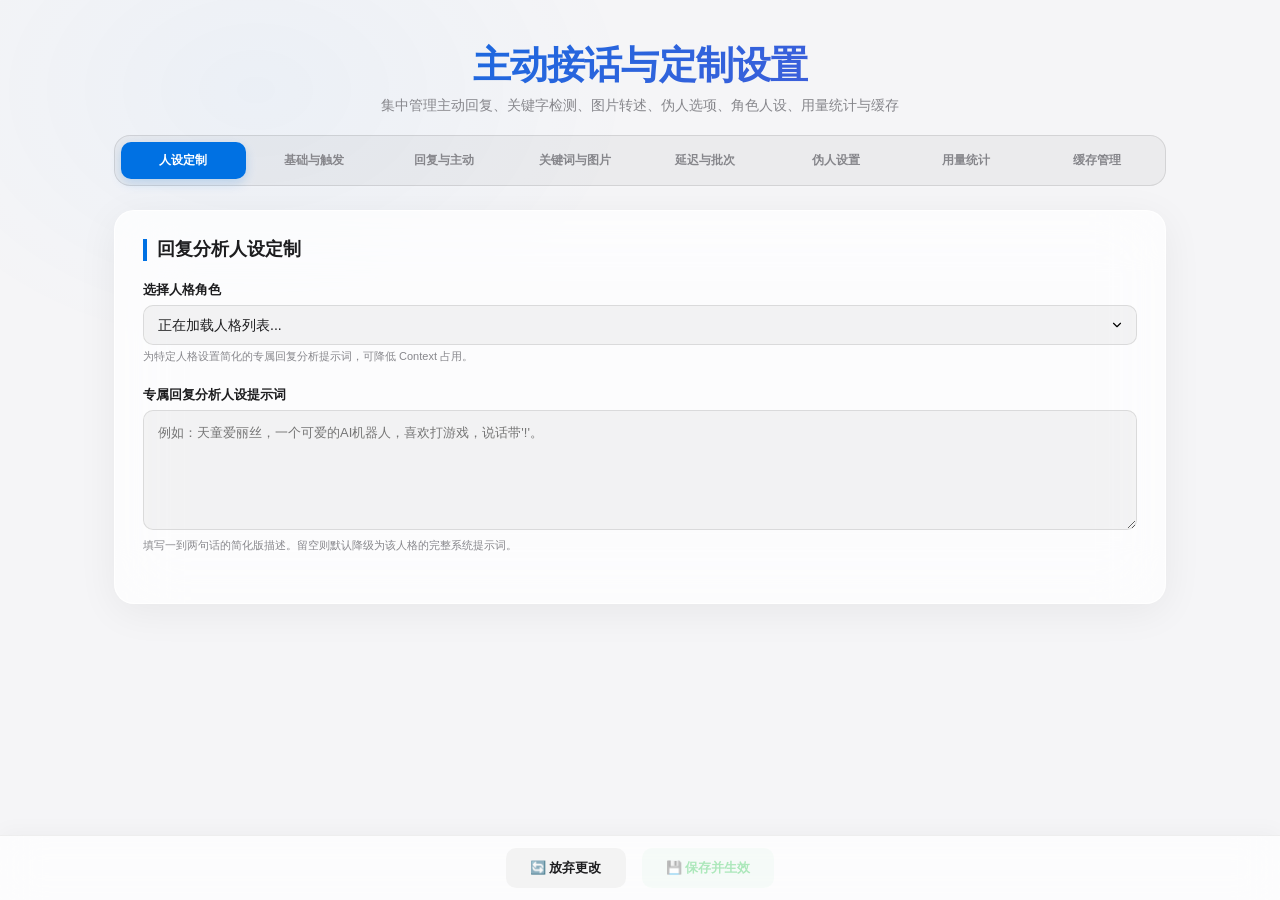
==== commit 55dc56c9: "``` feat(config): 添加个性化回复配置功能 新增persona_replies方法用于获取个性化回复提示列表， 为系统提供自定义回复配置选项。  fix(admin): 修复缓存标签页" ====
--- a/pages/admin/index.html
+++ b/pages/admin/index.html
@@ -5,404 +5,164 @@
 <meta name="viewport" content="width=device-width,initial-scale=1.0">
 <title>主动接话插件控制台</title>
 <style>
-/* ===== Shared Variables ===== */
 :root {
-  --bg: #f5f5f7; --text: #1d1d1f; --text2: #86868b; --text3: #aeaeb2;
-  --card: rgba(255,255,255,0.72); --card-border: rgba(255,255,255,0.8);
-  --card-shadow: 0 8px 40px rgba(0,0,0,0.06); --accent: #0071e3;
-  --accent-light: rgba(0,113,227,0.08); --gradient1: linear-gradient(135deg,#0071e3,#5856d6);
-  --divider: rgba(0,0,0,0.06); --input-bg: rgba(0,0,0,0.04);
-  --input-border: rgba(0,0,0,0.1); --success: #34c759; --success-bg: rgba(52,199,89,0.08);
-  --success-hover: rgba(52,199,89,0.15); --info: #0071e3;
-  --info-bg: rgba(0,113,227,0.08); --danger: #ff3b30;
-  --danger-bg: rgba(255,59,48,0.08); --danger-hover: rgba(255,59,48,0.15);
-  --segment-bg: rgba(0,0,0,0.06); --segment-active: #fff;
-  --segment-shadow: 0 1px 3px rgba(0,0,0,0.1);
-  --rank-bg: rgba(0,0,0,0.04); --rank-bar: linear-gradient(90deg,#0071e3,#5856d6);
-  --tag-bg: rgba(0,113,227,0.08); --tag-text: #0071e3;
-  --legend-bg: rgba(0,0,0,0.04); --overlay: rgba(0,0,0,0.4);
-  --modal-bg: rgba(255,255,255,0.95); --img-placeholder: rgba(0,0,0,0.04);
+  --bg:#f5f5f7;--text:#1d1d1f;--text2:#86868b;--text3:#aeaeb2;--card:rgba(255,255,255,0.72);--card-border:rgba(255,255,255,0.8);--card-shadow:0 8px 40px rgba(0,0,0,0.06);--accent:#0071e3;--accent-light:rgba(0,113,227,0.08);--gradient1:linear-gradient(135deg,#0071e3,#5856d6);--divider:rgba(0,0,0,0.06);--input-bg:rgba(0,0,0,0.04);--input-border:rgba(0,0,0,0.1);--success:#34c759;--success-bg:rgba(52,199,89,0.08);--success-hover:rgba(52,199,89,0.15);--info:#0071e3;--info-bg:rgba(0,113,227,0.08);--danger:#ff3b30;--danger-bg:rgba(255,59,48,0.08);--danger-hover:rgba(255,59,48,0.15);--segment-bg:rgba(0,0,0,0.06);--segment-active:#fff;--segment-shadow:0 1px 3px rgba(0,0,0,0.1);--rank-bg:rgba(0,0,0,0.04);--rank-bar:linear-gradient(90deg,#0071e3,#5856d6);--tag-bg:rgba(0,113,227,0.08);--tag-text:#0071e3;--legend-bg:rgba(0,0,0,0.04);--overlay:rgba(0,0,0,0.4);--modal-bg:rgba(255,255,255,0.95);--img-placeholder:rgba(0,0,0,0.04)
 }
 html[data-theme="dark"] {
-  --bg: #000; --text: #f5f5f7; --text2: #86868b; --text3: #48484a;
-  --card: rgba(28,28,30,0.78); --card-border: rgba(255,255,255,0.06);
-  --card-shadow: 0 8px 40px rgba(0,0,0,0.4); --accent: #2997ff;
-  --accent-light: rgba(41,151,255,0.12); --gradient1: linear-gradient(135deg,#2997ff,#5e5ce6);
-  --divider: rgba(255,255,255,0.06); --input-bg: rgba(255,255,255,0.06);
-  --input-border: rgba(255,255,255,0.1); --success: #30d158;
-  --success-bg: rgba(48,209,88,0.12); --success-hover: rgba(48,209,88,0.2);
-  --info: #2997ff; --info-bg: rgba(41,151,255,0.12); --danger: #ff453a;
-  --danger-bg: rgba(255,69,58,0.12); --danger-hover: rgba(255,69,58,0.2);
-  --segment-bg: rgba(255,255,255,0.08); --segment-active: rgba(255,255,255,0.15);
-  --segment-shadow: 0 1px 3px rgba(0,0,0,0.3);
-  --rank-bg: rgba(255,255,255,0.04); --rank-bar: linear-gradient(90deg,#2997ff,#5e5ce6);
-  --tag-bg: rgba(41,151,255,0.12); --tag-text: #2997ff;
-  --legend-bg: rgba(255,255,255,0.06); --overlay: rgba(0,0,0,0.6);
-  --modal-bg: rgba(28,28,30,0.95); --img-placeholder: rgba(255,255,255,0.06);
-}
-* { box-sizing:border-box; margin:0; padding:0 }
-html { -webkit-font-smoothing:antialiased }
-body { font-family:-apple-system,BlinkMacSystemFont,"SF Pro Display","Microsoft YaHei",sans-serif;background:var(--bg);color:var(--text);min-height:100vh;transition:background .4s,color .4s;padding-bottom:80px }
-.bg-glow { position:fixed;top:-20%;left:-10%;width:60%;height:60%;background:radial-gradient(ellipse,rgba(0,113,227,0.04) 0%,transparent 70%);pointer-events:none;z-index:0 }
-html[data-theme="dark"] .bg-glow { background:radial-gradient(ellipse,rgba(41,151,255,0.05) 0%,transparent 70%) }
-.container { max-width:1100px;margin:0 auto;padding:0 24px;position:relative;z-index:1 }
-header { padding:40px 0 20px;text-align:center }
-header h1 { font-size:clamp(26px,4vw,38px);font-weight:700;letter-spacing:-.025em;background:var(--gradient1);-webkit-background-clip:text;-webkit-text-fill-color:transparent;margin-bottom:6px }
-header .sub { font-size:14px;color:var(--text2) }
-header .badge { display:inline-block;font-size:12px;font-weight:600;letter-spacing:.05em;color:var(--tag-text);background:var(--tag-bg);padding:4px 14px;border-radius:20px;margin-bottom:16px;text-transform:uppercase }
-
-/* ===== Tabs ===== */
-.tabs-nav { display:flex;flex-wrap:wrap;gap:6px;background:var(--input-bg);padding:6px;border-radius:16px;margin-bottom:24px;border:1px solid var(--input-border) }
-.tab-btn { flex:1;min-width:90px;padding:10px 8px;border:none;background:transparent;color:var(--text2);font-size:12px;font-weight:600;border-radius:10px;cursor:pointer;transition:all .2s;outline:none;text-align:center;white-space:nowrap }
-.tab-btn:hover { color:var(--text);background:rgba(255,255,255,0.05) }
-.tab-btn.active { color:#fff;background:var(--accent);box-shadow:0 4px 12px rgba(0,113,227,0.2) }
-html[data-theme="dark"] .tab-btn.active { color:#000;background:var(--text);box-shadow:0 4px 12px rgba(255,255,255,0.1) }
-.tab-panel { display:none;animation:fadeIn .3s cubic-bezier(.22,1,.36,1) forwards }
-.tab-panel.active { display:block }
-@keyframes fadeIn { from{opacity:0;transform:translateY(10px)} to{opacity:1;transform:translateY(0)} }
-@keyframes fadeUp { to{opacity:1;transform:translateY(0)} }
-@keyframes slideIn { to{opacity:1;transform:translateX(0)} }
-
-/* ===== Cards ===== */
-.config-card { padding:28px;background:var(--card);backdrop-filter:blur(32px) saturate(140%);-webkit-backdrop-filter:blur(32px) saturate(140%);border:1px solid var(--card-border);border-radius:20px;box-shadow:var(--card-shadow);margin-bottom:24px }
-.section-title { font-size:18px;font-weight:700;margin-bottom:20px;border-left:4px solid var(--accent);padding-left:10px;line-height:1.2 }
-
-/* ===== Forms ===== */
-.form-group { margin-bottom:22px }
-.form-group label { display:block;font-size:13px;font-weight:600;color:var(--text);margin-bottom:6px }
-.form-group.checkbox-row { display:flex;align-items:center;justify-content:space-between;background:rgba(0,0,0,0.02);padding:14px 16px;border-radius:12px;border:1px solid var(--divider) }
-html[data-theme="dark"] .form-group.checkbox-row { background:rgba(255,255,255,0.02) }
-.form-group.checkbox-row label { margin-bottom:0;padding-right:12px;cursor:pointer }
-.text-input,.select-input { width:100%;padding:11px 14px;border-radius:10px;border:1px solid var(--input-border);background:var(--input-bg);color:var(--text);font-size:14px;font-family:inherit;outline:none;transition:all .25s }
-.text-input:focus,.select-input:focus { border-color:var(--accent);box-shadow:0 0 0 3px var(--accent-light) }
-select.select-input { cursor:pointer;appearance:none;background-image:url("data:image/svg+xml;utf8,<svg xmlns='http://www.w3.org/2000/svg' width='24' height='24' viewBox='0 0 24 24' fill='none' stroke='currentColor' stroke-width='2' stroke-linecap='round' stroke-linejoin='round'><polyline points='6 9 12 15 18 9'></polyline></svg>");background-repeat:no-repeat;background-position:right 12px center;background-size:14px;padding-right:36px }
-textarea.textarea-input { width:100%;min-height:120px;padding:12px 14px;border-radius:10px;border:1px solid var(--input-border);background:var(--input-bg);color:var(--text);font-size:13px;font-family:inherit;line-height:1.5;outline:none;transition:all .25s;resize:vertical }
-textarea.textarea-input:focus { border-color:var(--accent);box-shadow:0 0 0 3px var(--accent-light) }
-
-/* ===== Slider ===== */
-.slider-container { display:flex;align-items:center;gap:12px }
-.slider-input { flex:1;height:6px;border-radius:3px;background:var(--input-border);outline:none;appearance:none;cursor:pointer }
-.slider-input::-webkit-slider-thumb { appearance:none;width:16px;height:16px;border-radius:50%;background:var(--accent);box-shadow:0 2px 6px rgba(0,0,0,0.15);transition:transform .1s }
-.slider-input::-webkit-slider-thumb:active { transform:scale(1.2) }
-.slider-value { font-size:13px;font-weight:600;min-width:36px;text-align:right;color:var(--accent) }
-
-/* ===== Switch ===== */
-.switch { position:relative;display:inline-block;width:44px;height:24px }
-.switch input { opacity:0;width:0;height:0 }
-.switch-slider { position:absolute;cursor:pointer;top:0;left:0;right:0;bottom:0;background-color:var(--text3);transition:.25s cubic-bezier(0.4,0,0.2,1);border-radius:24px }
-.switch-slider:before { position:absolute;content:"";height:18px;width:18px;left:3px;bottom:3px;background-color:white;transition:.25s cubic-bezier(0.4,0,0.2,1);border-radius:50% }
-input:checked+.switch-slider { background-color:var(--success) }
-input:checked+.switch-slider:before { transform:translateX(20px) }
-
-/* ===== Buttons ===== */
-.btn { padding:11px 24px;border:none;border-radius:10px;font-size:13px;font-weight:600;cursor:pointer;transition:all .2s;font-family:inherit;outline:none;display:inline-flex;align-items:center;justify-content:center;gap:8px;min-width:100px }
-.btn-secondary { background:var(--input-bg);color:var(--text) }
-.btn-secondary:hover { background:var(--divider) }
-.btn-primary { background:var(--success-bg);color:var(--success) }
-.btn-primary:hover { background:var(--success-hover);transform:translateY(-1px) }
-.btn:disabled { opacity:.4;cursor:not-allowed;transform:none!important }
-.btn-sm { padding:6px 12px;font-size:12px;border-radius:8px;min-width:auto }
-.btn-accent { background:var(--tag-bg);color:var(--tag-text) }
-.btn-accent:hover { background:rgba(0,113,227,0.15);transform:translateY(-1px);min-width:auto }
-.btn-danger { background:var(--danger-bg);color:var(--danger) }
-.btn-danger:hover { background:var(--danger-hover);transform:translateY(-1px);min-width:auto }
-.btn-cancel { background:var(--segment-bg);color:var(--text2);min-width:auto }
-.btn-cancel:hover { background:var(--input-bg);min-width:auto }
-
-/* ===== Hint / List items ===== */
-.hint-text { font-size:11px;color:var(--text2);margin-top:4px;line-height:1.4 }
-.list-container { display:flex;flex-direction:column;gap:12px;margin-top:10px }
-.list-item-card { background:rgba(0,0,0,0.015);border:1px dashed var(--input-border);padding:16px;border-radius:12px;position:relative;animation:fadeIn .2s ease forwards }
-html[data-theme="dark"] .list-item-card { background:rgba(255,255,255,0.01) }
-.list-item-card .remove-btn { position:absolute;top:14px;right:14px;width:26px;height:26px;border-radius:50%;border:none;background:var(--danger-bg);color:var(--danger);cursor:pointer;display:flex;align-items:center;justify-content:center;transition:all .2s;font-weight:bold }
-.list-item-card .remove-btn:hover { background:var(--danger-hover);transform:scale(1.05) }
-.list-grid { display:grid;grid-template-columns:repeat(auto-fit,minmax(200px,1fr));gap:14px;padding-right:32px }
-.add-btn { margin-top:8px;padding:10px 16px;border:1px dashed var(--accent);background:transparent;color:var(--accent);border-radius:10px;font-size:13px;font-weight:600;cursor:pointer;display:inline-flex;align-items:center;justify-content:center;gap:6px;transition:all .2s }
-.add-btn:hover { background:var(--accent-light) }
-
-/* ===== Footer ===== */
-.footer-bar { position:fixed;bottom:0;left:0;right:0;background:var(--card);backdrop-filter:blur(20px);-webkit-backdrop-filter:blur(20px);border-top:1px solid var(--divider);padding:12px 24px;display:flex;justify-content:center;gap:16px;z-index:100;box-shadow:0 -4px 20px rgba(0,0,0,0.03) }
-
-/* ===== Toast ===== */
-.toast { position:fixed;bottom:80px;left:50%;transform:translateX(-50%) translateY(20px);background:var(--card);backdrop-filter:blur(20px);-webkit-backdrop-filter:blur(20px);border:1px solid var(--card-border);border-radius:12px;padding:10px 20px;font-size:13px;font-weight:500;box-shadow:0 8px 30px rgba(0,0,0,0.15);opacity:0;transition:all .3s cubic-bezier(0.22,1,0.36,1);z-index:300;pointer-events:none;text-align:center }
-.toast.show { opacity:1;transform:translateX(-50%) translateY(0) }
-
-/* ===== Token Stats ===== */
-.hero-card { margin:24px 0 32px;padding:40px 32px;background:var(--card);backdrop-filter:blur(32px) saturate(140%);-webkit-backdrop-filter:blur(32px) saturate(140%);border:1px solid var(--card-border);border-radius:24px;box-shadow:var(--card-shadow);text-align:center;opacity:0;transform:translateY(30px);animation:fadeUp .8s .15s forwards }
-.hero-card .total-number { font-size:clamp(48px,8vw,80px);font-weight:700;letter-spacing:-.03em;line-height:1;background:var(--gradient1);-webkit-background-clip:text;-webkit-text-fill-color:transparent;margin-bottom:4px }
-.hero-card .total-label { font-size:16px;color:var(--text2);font-weight:500;margin-bottom:20px }
-.hero-card .meta-row { display:flex;justify-content:center;gap:32px;flex-wrap:wrap }
-.hero-card .meta-item { text-align:center }
-.hero-card .meta-item .num { font-size:20px;font-weight:600;color:var(--text) }
-.hero-card .meta-item .lb { font-size:13px;color:var(--text2);margin-top:2px }
-.segment-control { display:flex;justify-content:center;gap:4px;background:var(--segment-bg);border-radius:12px;padding:4px;margin:0 0 28px;width:fit-content;margin-left:auto;margin-right:auto;opacity:0;transform:translateY(20px);animation:fadeUp .8s .3s forwards }
-.segment-control .seg { padding:8px 20px;border:none;background:transparent;color:var(--text2);font-size:14px;font-weight:500;border-radius:9px;cursor:pointer;transition:all .3s;font-family:inherit;outline:none }
-.segment-control .seg.active { background:var(--segment-active);color:var(--text);box-shadow:var(--segment-shadow) }
-.segment-control .seg:hover:not(.active) { color:var(--text) }
-.chart-card { padding:28px 24px 20px;margin-bottom:24px;background:var(--card);backdrop-filter:blur(32px) saturate(140%);-webkit-backdrop-filter:blur(32px) saturate(140%);border:1px solid var(--card-border);border-radius:24px;box-shadow:var(--card-shadow);opacity:0;transform:translateY(30px);transition:opacity .6s,transform .6s }
-.chart-card.visible { opacity:1;transform:translateY(0) }
-.chart-card h2 { font-size:18px;font-weight:600;margin-bottom:12px }
-.chart-wrap { width:100%;overflow-x:auto;position:relative }
-.chart-svg { width:100%;height:auto;display:block }
-.legend { display:flex;flex-wrap:wrap;gap:10px 16px;margin-bottom:14px;padding:10px 14px;background:var(--legend-bg);border-radius:12px }
-.legend-item { display:flex;align-items:center;gap:6px;font-size:12px;font-weight:500;color:var(--text2);cursor:pointer;transition:opacity .3s;user-select:none }
-.legend-item .dot { width:10px;height:10px;border-radius:50%;flex-shrink:0 }
-.legend-item.hidden { opacity:.3;text-decoration:line-through }
-.tooltip-el { position:absolute;z-index:99;pointer-events:none;background:var(--card);backdrop-filter:blur(24px) saturate(140%);-webkit-backdrop-filter:blur(24px) saturate(140%);border:1px solid var(--card-border);border-radius:14px;box-shadow:var(--card-shadow);padding:12px 16px;opacity:0;transform:translate(-50%,-100%);transition:opacity .15s;white-space:nowrap;top:0;left:0 }
-.tooltip-el.show { opacity:1 }
-.tooltip-el .tt-date { font-size:13px;font-weight:700;color:var(--text);margin-bottom:8px;text-align:center;padding-bottom:6px;border-bottom:1px solid var(--divider) }
-.tooltip-el .tt-row { display:flex;align-items:center;gap:8px;margin:4px 0;font-size:12px }
-.tooltip-el .tt-dot { width:8px;height:8px;border-radius:50%;flex-shrink:0 }
-.tooltip-el .tt-name { color:var(--text);font-weight:500;max-width:120px;overflow:hidden;text-overflow:ellipsis }
-.tooltip-el .tt-total { color:var(--accent);font-weight:700;margin-left:auto }
-.tooltip-el .tt-detail { color:var(--text2);font-size:11px;margin-left:6px }
-.rank-section { margin-bottom:24px }
-.rank-section h2 { font-size:20px;font-weight:600;margin-bottom:16px }
-.rank-list { display:flex;flex-direction:column;gap:8px }
-.rank-item { display:flex;align-items:center;gap:16px;padding:16px 20px;background:var(--card);backdrop-filter:blur(32px) saturate(140%);-webkit-backdrop-filter:blur(32px) saturate(140%);border:1px solid var(--card-border);border-radius:16px;box-shadow:var(--card-shadow);transition:all .3s;opacity:0;transform:translateX(-20px);position:relative;overflow:hidden }
-.rank-item:hover { transform:translateX(4px) }
-.rank-item.visible { animation:slideIn .5s forwards }
-.rank-item .rank-num { width:32px;text-align:center;font-size:16px;font-weight:600;flex-shrink:0 }
-.rank-item .rank-num.gold { color:#ff9500 }
-.rank-item .rank-num.silver { color:#aeaeb2 }
-.rank-item .rank-num.bronze { color:#cd7f32 }
-.rank-item .rank-info { flex:1;min-width:0 }
-.rank-item .rank-info .name { font-size:15px;font-weight:600;color:var(--text);white-space:nowrap;overflow:hidden;text-overflow:ellipsis }
-.rank-item .rank-info .detail { font-size:12px;color:var(--text2);margin-top:2px }
-.rank-item .rank-tokens { font-size:16px;font-weight:700;color:var(--accent);flex-shrink:0 }
-.rank-item .rank-bar-bg { position:absolute;bottom:0;left:0;height:3px;background:var(--rank-bg);width:100% }
-.rank-item .rank-bar-fill { position:absolute;bottom:0;left:0;height:3px;background:var(--rank-bar);border-radius:0 2px 2px 0;transition:width 1s cubic-bezier(.22,1,.36,1) }
-
-/* ===== Caption Cache ===== */
-.stat-grid { display:flex;align-items:center;justify-content:center;gap:48px;flex-wrap:wrap;padding:36px 32px;margin:24px 0 28px;background:var(--card);backdrop-filter:blur(32px) saturate(140%);-webkit-backdrop-filter:blur(32px) saturate(140%);border:1px solid var(--card-border);border-radius:24px;box-shadow:var(--card-shadow) }
-.stat-item { text-align:center }
-.stat-item .num { font-size:clamp(36px,6vw,56px);font-weight:700;letter-spacing:-.03em;line-height:1;background:var(--gradient1);-webkit-background-clip:text;-webkit-text-fill-color:transparent }
-.stat-item .lb { font-size:14px;color:var(--text2);font-weight:500;margin-top:4px }
-.toolbar { display:flex;gap:10px;flex-wrap:wrap;align-items:center;margin-bottom:24px }
-.toolbar-left { display:flex;gap:10px;flex-wrap:wrap;flex:1 }
-.time-filter { display:flex;align-items:center;gap:8px;font-size:13px;color:var(--text2) }
-.time-filter input[type="date"] { padding:6px 10px;border-radius:8px;border:1px solid var(--input-border);background:var(--input-bg);color:var(--text);font-size:13px;font-family:inherit;outline:none }
-.time-filter input[type="date"]:focus { border-color:var(--accent) }
-.search-box { position:relative;flex:1;min-width:200px;max-width:400px }
-.search-box input { width:100%;padding:9px 36px 9px 34px;border-radius:12px;border:1px solid var(--input-border);background:var(--input-bg);color:var(--text);font-size:13px;font-family:inherit;outline:none;transition:border-color .25s,box-shadow .25s }
-.search-box input:focus { border-color:var(--accent);box-shadow:0 0 0 3px rgba(0,113,227,0.1) }
-.search-box input::placeholder { color:var(--text3) }
-.search-box .search-icon { position:absolute;left:10px;top:50%;transform:translateY(-50%);font-size:14px;color:var(--text3);pointer-events:none }
-.search-box .search-clear { position:absolute;right:8px;top:50%;transform:translateY(-50%);border:none;background:var(--segment-bg);color:var(--text2);width:20px;height:20px;border-radius:50%;font-size:11px;cursor:pointer;display:none;align-items:center;justify-content:center;line-height:1;padding:0 }
-.search-box .search-clear.show { display:flex }
-.cache-list { display:flex;flex-direction:column;gap:10px;margin-bottom:24px }
-.cache-item { display:flex;gap:16px;padding:16px 20px;background:var(--card);backdrop-filter:blur(32px) saturate(140%);-webkit-backdrop-filter:blur(32px) saturate(140%);border:1px solid var(--card-border);border-radius:16px;box-shadow:var(--card-shadow);transition:all .3s;opacity:0;transform:translateX(-20px);align-items:flex-start }
-.cache-item.visible { animation:slideIn .5s forwards }
-.cache-item:hover { transform:translateX(4px) }
-.cache-item.removing { animation:slideOut .35s forwards;pointer-events:none }
-@keyframes slideOut { to { opacity:0;transform:translateX(40px);height:0;padding:0;margin:0;overflow:hidden } }
-.img-preview { width:72px;height:72px;border-radius:10px;flex-shrink:0;overflow:hidden;background:var(--img-placeholder);display:flex;align-items:center;justify-content:center;position:relative;cursor:pointer;transition:transform .2s }
-.img-preview:hover { transform:scale(1.05) }
-.img-preview img { width:100%;height:100%;object-fit:cover }
-.img-preview .no-img { font-size:28px;opacity:.3;user-select:none }
-.img-preview .no-img-label { position:absolute;bottom:2px;left:0;right:0;text-align:center;font-size:8px;color:var(--text3);font-weight:500 }
-.item-content { flex:1;min-width:0;display:flex;flex-direction:column;gap:6px }
-.item-caption { font-size:14px;line-height:1.5;color:var(--text);word-break:break-all;cursor:pointer;padding:4px 8px;border-radius:8px;transition:background .2s;border:1px solid transparent }
-.item-caption:hover { background:var(--input-bg) }
-.item-caption.editing { cursor:text }
-.item-meta { display:flex;gap:12px;flex-wrap:wrap;align-items:center;font-size:12px;color:var(--text3) }
-.item-meta .hash { font-family:"SF Mono",Menlo,Consolas,monospace;font-size:11px;background:var(--input-bg);padding:2px 6px;border-radius:4px }
-.item-actions { flex-shrink:0;display:flex;gap:6px;align-items:flex-start;padding-top:4px }
-.edit-area { display:flex;flex-direction:column;gap:6px;width:100% }
-.edit-area textarea { width:100%;min-height:60px;padding:8px 10px;border-radius:8px;border:1px solid var(--accent);background:var(--input-bg);color:var(--text);font-size:14px;font-family:inherit;resize:vertical;outline:none;line-height:1.5 }
-.edit-actions { display:flex;gap:6px;justify-content:flex-end }
-.load-more { text-align:center;padding:20px 0;opacity:0;transform:translateY(20px) }
-.load-more.visible { animation:fadeUp .5s forwards }
-.empty-state { text-align:center;padding:80px 20px;color:var(--text2);font-size:16px }
-.empty-state .icon { font-size:48px;margin-bottom:16px }
-.empty-state .hint { font-size:14px;color:var(--text3);margin-top:8px }
-.modal-overlay { position:fixed;inset:0;background:var(--overlay);z-index:200;display:flex;align-items:center;justify-content:center;opacity:0;transition:opacity .25s;pointer-events:none }
-.modal-overlay.show { opacity:1;pointer-events:auto }
-.modal { background:var(--modal-bg);backdrop-filter:blur(40px) saturate(180%);-webkit-backdrop-filter:blur(40px) saturate(180%);border:1px solid var(--card-border);border-radius:20px;box-shadow:0 20px 60px rgba(0,0,0,0.2);padding:28px 24px;max-width:400px;width:90%;text-align:center;transform:scale(.9);transition:transform .3s cubic-bezier(.22,1,.36,1) }
-.modal-overlay.show .modal { transform:scale(1) }
-.modal h3 { font-size:18px;font-weight:600;margin-bottom:8px }
-.modal p { font-size:14px;color:var(--text2);margin-bottom:20px;line-height:1.5 }
-.modal-btns { display:flex;gap:10px;justify-content:center }
-.modal-btns .btn { min-width:100px;justify-content:center }
-.lightbox { position:fixed;inset:0;background:var(--overlay);z-index:250;display:flex;align-items:center;justify-content:center;opacity:0;transition:opacity .25s;pointer-events:none;cursor:zoom-out }
-.lightbox.show { opacity:1;pointer-events:auto }
-.lightbox img { max-width:90vw;max-height:90vh;border-radius:12px;box-shadow:0 20px 80px rgba(0,0,0,0.4);transform:scale(.85);transition:transform .3s cubic-bezier(.22,1,.36,1) }
-.lightbox.show img { transform:scale(1) }
-
-@media(max-width:680px) {
-  .container { padding:0 16px }
-  header { padding:40px 0 16px }
-  .hero-card { padding:28px 20px }
-  .hero-card .meta-row { gap:16px }
-  .stat-grid { padding:24px 20px;gap:24px }
-  .segment-control .seg { padding:6px 14px;font-size:13px }
-  .rank-item { padding:12px 16px;gap:12px }
-  .rank-item .rank-tokens { font-size:14px }
-  .toolbar { flex-direction:column;align-items:stretch }
-  .toolbar-left { flex-direction:column }
-  .cache-item { flex-direction:column;gap:10px;padding:14px 16px }
-  .img-preview { width:100%;height:160px;border-radius:12px }
-  .item-actions { align-self:flex-end }
-}
+  --bg:#000;--text:#f5f5f7;--text2:#86868b;--text3:#48484a;--card:rgba(28,28,30,0.78);--card-border:rgba(255,255,255,0.06);--card-shadow:0 8px 40px rgba(0,0,0,0.4);--accent:#2997ff;--accent-light:rgba(41,151,255,0.12);--gradient1:linear-gradient(135deg,#2997ff,#5e5ce6);--divider:rgba(255,255,255,0.06);--input-bg:rgba(255,255,255,0.06);--input-border:rgba(255,255,255,0.1);--success:#30d158;--success-bg:rgba(48,209,88,0.12);--success-hover:rgba(48,209,88,0.2);--info:#2997ff;--info-bg:rgba(41,151,255,0.12);--danger:#ff453a;--danger-bg:rgba(255,69,58,0.12);--danger-hover:rgba(255,69,58,0.2);--segment-bg:rgba(255,255,255,0.08);--segment-active:rgba(255,255,255,0.15);--segment-shadow:0 1px 3px rgba(0,0,0,0.3);--rank-bg:rgba(255,255,255,0.04);--rank-bar:linear-gradient(90deg,#2997ff,#5e5ce6);--tag-bg:rgba(41,151,255,0.12);--tag-text:#2997ff;--legend-bg:rgba(255,255,255,0.06);--overlay:rgba(0,0,0,0.6);--modal-bg:rgba(28,28,30,0.95);--img-placeholder:rgba(255,255,255,0.06)
+}
+*{box-sizing:border-box;margin:0;padding:0}html{-webkit-font-smoothing:antialiased}
+body{font-family:-apple-system,BlinkMacSystemFont,"SF Pro Display","Microsoft YaHei",sans-serif;background:var(--bg);color:var(--text);min-height:100vh;transition:background .4s,color .4s;padding-bottom:80px}
+.bg-glow{position:fixed;top:-20%;left:-10%;width:60%;height:60%;background:radial-gradient(ellipse,rgba(0,113,227,0.04) 0%,transparent 70%);pointer-events:none;z-index:0}
+html[data-theme="dark"] .bg-glow{background:radial-gradient(ellipse,rgba(41,151,255,0.05) 0%,transparent 70%)}
+.container{max-width:1100px;margin:0 auto;padding:0 24px;position:relative;z-index:1}
+header{padding:40px 0 20px;text-align:center}
+header h1{font-size:clamp(26px,4vw,38px);font-weight:700;letter-spacing:-.025em;background:var(--gradient1);-webkit-background-clip:text;-webkit-text-fill-color:transparent;margin-bottom:6px}
+header .sub{font-size:14px;color:var(--text2)}
+
+.tabs-nav{display:flex;flex-wrap:wrap;gap:6px;background:var(--input-bg);padding:6px;border-radius:16px;margin-bottom:24px;border:1px solid var(--input-border)}
+.tab-btn{flex:1;min-width:90px;padding:10px 6px;border:none;background:transparent;color:var(--text2);font-size:12px;font-weight:600;border-radius:10px;cursor:pointer;transition:all .2s;outline:none;text-align:center;white-space:nowrap}
+.tab-btn:hover{color:var(--text);background:rgba(255,255,255,0.05)}
+.tab-btn.active{color:#fff;background:var(--accent);box-shadow:0 4px 12px rgba(0,113,227,0.2)}
+html[data-theme="dark"] .tab-btn.active{color:#000;background:var(--text);box-shadow:0 4px 12px rgba(255,255,255,0.1)}
+.tab-panel{display:none;animation:fadeIn .3s cubic-bezier(.22,1,.36,1) forwards}
+.tab-panel.active{display:block}
+@keyframes fadeIn{from{opacity:0;transform:translateY(10px)}to{opacity:1;transform:translateY(0)}}
+@keyframes fadeUp{to{opacity:1;transform:translateY(0)}}
+@keyframes slideIn{to{opacity:1;transform:translateX(0)}}
+
+.config-card{padding:28px;background:var(--card);backdrop-filter:blur(32px) saturate(140%);-webkit-backdrop-filter:blur(32px) saturate(140%);border:1px solid var(--card-border);border-radius:20px;box-shadow:var(--card-shadow);margin-bottom:24px}
+.section-title{font-size:18px;font-weight:700;margin-bottom:20px;border-left:4px solid var(--accent);padding-left:10px;line-height:1.2}
+
+.form-group{margin-bottom:22px}.form-group label{display:block;font-size:13px;font-weight:600;color:var(--text);margin-bottom:6px}
+.form-group.checkbox-row{display:flex;align-items:center;justify-content:space-between;background:rgba(0,0,0,0.02);padding:14px 16px;border-radius:12px;border:1px solid var(--divider)}
+html[data-theme="dark"] .form-group.checkbox-row{background:rgba(255,255,255,0.02)}
+.form-group.checkbox-row label{margin-bottom:0;padding-right:12px;cursor:pointer}
+.text-input,.select-input{width:100%;padding:11px 14px;border-radius:10px;border:1px solid var(--input-border);background:var(--input-bg);color:var(--text);font-size:14px;font-family:inherit;outline:none;transition:all .25s}
+.text-input:focus,.select-input:focus{border-color:var(--accent);box-shadow:0 0 0 3px var(--accent-light)}
+select.select-input{cursor:pointer;appearance:none;background-image:url("data:image/svg+xml;utf8,<svg xmlns='http://www.w3.org/2000/svg' width='24' height='24' viewBox='0 0 24 24' fill='none' stroke='currentColor' stroke-width='2' stroke-linecap='round' stroke-linejoin='round'><polyline points='6 9 12 15 18 9'></polyline></svg>");background-repeat:no-repeat;background-position:right 12px center;background-size:14px;padding-right:36px}
+textarea.textarea-input{width:100%;min-height:120px;padding:12px 14px;border-radius:10px;border:1px solid var(--input-border);background:var(--input-bg);color:var(--text);font-size:13px;font-family:inherit;line-height:1.5;outline:none;transition:all .25s;resize:vertical}
+textarea.textarea-input:focus{border-color:var(--accent);box-shadow:0 0 0 3px var(--accent-light)}
+
+.slider-container{display:flex;align-items:center;gap:12px}
+.slider-input{flex:1;height:6px;border-radius:3px;background:var(--input-border);outline:none;appearance:none;cursor:pointer}
+.slider-input::-webkit-slider-thumb{appearance:none;width:16px;height:16px;border-radius:50%;background:var(--accent);box-shadow:0 2px 6px rgba(0,0,0,0.15);transition:transform .1s}
+.slider-input::-webkit-slider-thumb:active{transform:scale(1.2)}
+.slider-value{font-size:13px;font-weight:600;min-width:36px;text-align:right;color:var(--accent)}
+
+.switch{position:relative;display:inline-block;width:44px;height:24px}.switch input{opacity:0;width:0;height:0}
+.switch-slider{position:absolute;cursor:pointer;top:0;left:0;right:0;bottom:0;background-color:var(--text3);transition:.25s cubic-bezier(0.4,0,0.2,1);border-radius:24px}
+.switch-slider:before{position:absolute;content:"";height:18px;width:18px;left:3px;bottom:3px;background-color:white;transition:.25s cubic-bezier(0.4,0,0.2,1);border-radius:50%}
+input:checked+.switch-slider{background-color:var(--success)}input:checked+.switch-slider:before{transform:translateX(20px)}
+
+.btn{padding:11px 24px;border:none;border-radius:10px;font-size:13px;font-weight:600;cursor:pointer;transition:all .2s;font-family:inherit;outline:none;display:inline-flex;align-items:center;justify-content:center;gap:8px;min-width:100px}.btn-secondary{background:var(--input-bg);color:var(--text)}.btn-secondary:hover{background:var(--divider)}.btn-primary{background:var(--success-bg);color:var(--success)}.btn-primary:hover{background:var(--success-hover);transform:translateY(-1px)}.btn:disabled{opacity:.4;cursor:not-allowed;transform:none!important}
+.btn-sm{padding:6px 12px;font-size:12px;border-radius:8px;min-width:auto}.btn-accent{background:var(--tag-bg);color:var(--tag-text);min-width:auto}.btn-accent:hover{background:rgba(0,113,227,0.15);transform:translateY(-1px);min-width:auto}.btn-danger{background:var(--danger-bg);color:var(--danger);min-width:auto}.btn-danger:hover{background:var(--danger-hover);transform:translateY(-1px);min-width:auto}.btn-cancel{background:var(--segment-bg);color:var(--text2);min-width:auto}.btn-cancel:hover{background:var(--input-bg);min-width:auto}
+
+.hint-text{font-size:11px;color:var(--text2);margin-top:4px;line-height:1.4}
+.list-container{display:flex;flex-direction:column;gap:12px;margin-top:10px}
+.list-item-card{background:rgba(0,0,0,0.015);border:1px dashed var(--input-border);padding:16px;border-radius:12px;position:relative;animation:fadeIn .2s ease forwards}
+html[data-theme="dark"] .list-item-card{background:rgba(255,255,255,0.01)}
+.list-item-card .remove-btn{position:absolute;top:14px;right:14px;width:26px;height:26px;border-radius:50%;border:none;background:var(--danger-bg);color:var(--danger);cursor:pointer;display:flex;align-items:center;justify-content:center;transition:all .2s;font-weight:bold}.list-item-card .remove-btn:hover{background:var(--danger-hover);transform:scale(1.05)}
+.list-grid{display:grid;grid-template-columns:repeat(auto-fit,minmax(200px,1fr));gap:14px;padding-right:32px}
+.add-btn{margin-top:8px;padding:10px 16px;border:1px dashed var(--accent);background:transparent;color:var(--accent);border-radius:10px;font-size:13px;font-weight:600;cursor:pointer;display:inline-flex;align-items:center;justify-content:center;gap:6px;transition:all .2s}.add-btn:hover{background:var(--accent-light)}
+
+.footer-bar{position:fixed;bottom:0;left:0;right:0;background:var(--card);backdrop-filter:blur(20px);-webkit-backdrop-filter:blur(20px);border-top:1px solid var(--divider);padding:12px 24px;display:flex;justify-content:center;gap:16px;z-index:100;box-shadow:0 -4px 20px rgba(0,0,0,0.03)}
+.toast{position:fixed;bottom:80px;left:50%;transform:translateX(-50%) translateY(20px);background:var(--card);backdrop-filter:blur(20px);-webkit-backdrop-filter:blur(20px);border:1px solid var(--card-border);border-radius:12px;padding:10px 20px;font-size:13px;font-weight:500;box-shadow:0 8px 30px rgba(0,0,0,0.15);opacity:0;transition:all .3s cubic-bezier(0.22,1,0.36,1);z-index:300;pointer-events:none;text-align:center}.toast.show{opacity:1;transform:translateX(-50%) translateY(0)}
+
+/* Token Stats */
+.hero-card{margin:24px 0 32px;padding:40px 32px;background:var(--card);border:1px solid var(--card-border);border-radius:24px;box-shadow:var(--card-shadow);text-align:center}
+.hero-card .total-number{font-size:clamp(48px,8vw,80px);font-weight:700;letter-spacing:-.03em;line-height:1;background:var(--gradient1);-webkit-background-clip:text;-webkit-text-fill-color:transparent;margin-bottom:4px}
+.hero-card .total-label{font-size:16px;color:var(--text2);font-weight:500;margin-bottom:20px}
+.hero-card .meta-row{display:flex;justify-content:center;gap:32px;flex-wrap:wrap}.hero-card .meta-item{text-align:center}.hero-card .meta-item .num{font-size:20px;font-weight:600;color:var(--text)}.hero-card .meta-item .lb{font-size:13px;color:var(--text2);margin-top:2px}
+.segment-control{display:flex;justify-content:center;gap:4px;background:var(--segment-bg);border-radius:12px;padding:4px;margin:0 0 28px;width:fit-content;margin-left:auto;margin-right:auto}
+.segment-control .seg{padding:8px 20px;border:none;background:transparent;color:var(--text2);font-size:14px;font-weight:500;border-radius:9px;cursor:pointer;transition:all .3s;font-family:inherit;outline:none}.segment-control .seg.active{background:var(--segment-active);color:var(--text);box-shadow:var(--segment-shadow)}.segment-control .seg:hover:not(.active){color:var(--text)}
+.chart-card{padding:28px 24px 20px;margin-bottom:24px;background:var(--card);border:1px solid var(--card-border);border-radius:24px;box-shadow:var(--card-shadow)}.chart-card h2{font-size:18px;font-weight:600;margin-bottom:12px}
+.chart-wrap{width:100%;overflow-x:auto;position:relative}.chart-svg{width:100%;height:auto;display:block}
+.legend{display:flex;flex-wrap:wrap;gap:10px 16px;margin-bottom:14px;padding:10px 14px;background:var(--legend-bg);border-radius:12px}.legend-item{display:flex;align-items:center;gap:6px;font-size:12px;font-weight:500;color:var(--text2);cursor:pointer;transition:opacity .3s;user-select:none}.legend-item .dot{width:10px;height:10px;border-radius:50%;flex-shrink:0}.legend-item.hidden{opacity:.3;text-decoration:line-through}
+.tooltip-el{position:absolute;z-index:99;pointer-events:none;background:var(--card);border:1px solid var(--card-border);border-radius:14px;box-shadow:var(--card-shadow);padding:12px 16px;opacity:0;transform:translate(-50%,-100%);transition:opacity .15s;white-space:nowrap;top:0;left:0}.tooltip-el.show{opacity:1}.tooltip-el .tt-date{font-size:13px;font-weight:700;color:var(--text);margin-bottom:8px;text-align:center;padding-bottom:6px;border-bottom:1px solid var(--divider)}.tooltip-el .tt-row{display:flex;align-items:center;gap:8px;margin:4px 0;font-size:12px}.tooltip-el .tt-dot{width:8px;height:8px;border-radius:50%;flex-shrink:0}.tooltip-el .tt-name{color:var(--text);font-weight:500;max-width:120px;overflow:hidden;text-overflow:ellipsis}.tooltip-el .tt-total{color:var(--accent);font-weight:700;margin-left:auto}.tooltip-el .tt-detail{color:var(--text2);font-size:11px;margin-left:6px}
+.rank-section{margin-bottom:24px}.rank-section h2{font-size:20px;font-weight:600;margin-bottom:16px}.rank-list{display:flex;flex-direction:column;gap:8px}
+.rank-item{display:flex;align-items:center;gap:16px;padding:16px 20px;background:var(--card);border:1px solid var(--card-border);border-radius:16px;box-shadow:var(--card-shadow);transition:all .3s;opacity:0;transform:translateX(-20px);position:relative;overflow:hidden}.rank-item:hover{transform:translateX(4px)}.rank-item.visible{animation:slideIn .5s forwards}.rank-item .rank-num{width:32px;text-align:center;font-size:16px;font-weight:600;flex-shrink:0}.rank-item .rank-info{flex:1;min-width:0}.rank-item .rank-info .name{font-size:15px;font-weight:600;color:var(--text)}.rank-item .rank-info .detail{font-size:12px;color:var(--text2);margin-top:2px}.rank-item .rank-tokens{font-size:16px;font-weight:700;color:var(--accent);flex-shrink:0}.rank-item .rank-bar-bg{position:absolute;bottom:0;left:0;height:3px;background:var(--rank-bg);width:100%}.rank-item .rank-bar-fill{position:absolute;bottom:0;left:0;height:3px;background:var(--rank-bar);border-radius:0 2px 2px 0;transition:width 1s cubic-bezier(.22,1,.36,1)}
+
+/* Caption Cache */ 
+.stat-grid{display:flex;align-items:center;justify-content:center;gap:48px;flex-wrap:wrap;padding:36px 32px;margin:24px 0 28px;background:var(--card);border:1px solid var(--card-border);border-radius:24px;box-shadow:var(--card-shadow)}.stat-item{text-align:center}.stat-item .num{font-size:clamp(36px,6vw,56px);font-weight:700;letter-spacing:-.03em;line-height:1;background:var(--gradient1);-webkit-background-clip:text;-webkit-text-fill-color:transparent}.stat-item .lb{font-size:14px;color:var(--text2);font-weight:500;margin-top:4px}
+.toolbar{display:flex;gap:10px;flex-wrap:wrap;align-items:center;margin-bottom:24px}.toolbar-left{display:flex;gap:10px;flex-wrap:wrap;flex:1}.time-filter{display:flex;align-items:center;gap:8px;font-size:13px;color:var(--text2)}.time-filter input[type="date"]{padding:6px 10px;border-radius:8px;border:1px solid var(--input-border);background:var(--input-bg);color:var(--text);font-size:13px;font-family:inherit;outline:none}.search-box{position:relative;flex:1;min-width:200px;max-width:400px}.search-box input{width:100%;padding:9px 36px 9px 34px;border-radius:12px;border:1px solid var(--input-border);background:var(--input-bg);color:var(--text);font-size:13px;font-family:inherit;outline:none}.search-box .search-icon{position:absolute;left:10px;top:50%;transform:translateY(-50%);font-size:14px;color:var(--text3);pointer-events:none}.search-box .search-clear{position:absolute;right:8px;top:50%;transform:translateY(-50%);border:none;background:var(--segment-bg);color:var(--text2);width:20px;height:20px;border-radius:50%;font-size:11px;cursor:pointer;display:none;align-items:center;justify-content:center}.search-box .search-clear.show{display:flex}
+.cache-list{display:flex;flex-direction:column;gap:10px;margin-bottom:24px}
+.cache-item{display:flex;gap:16px;padding:16px 20px;background:var(--card);border:1px solid var(--card-border);border-radius:16px;box-shadow:var(--card-shadow);transition:all .3s;opacity:0;transform:translateX(-20px);align-items:flex-start}.cache-item.visible{animation:slideIn .5s forwards}.cache-item:hover{transform:translateX(4px)}.cache-item.removing{animation:slideOut .35s forwards;pointer-events:none}
+@keyframes slideOut{to{opacity:0;transform:translateX(40px);height:0;padding:0;margin:0;overflow:hidden}}
+.img-preview{width:72px;height:72px;border-radius:10px;flex-shrink:0;overflow:hidden;background:var(--img-placeholder);display:flex;align-items:center;justify-content:center;position:relative;cursor:pointer;transition:transform .2s}.img-preview:hover{transform:scale(1.05)}.img-preview img{width:100%;height:100%;object-fit:cover}.img-preview .no-img{font-size:28px;opacity:.3}.item-content{flex:1;min-width:0;display:flex;flex-direction:column;gap:6px}.item-caption{font-size:14px;line-height:1.5;color:var(--text);word-break:break-all;cursor:pointer;padding:4px 8px;border-radius:8px;transition:background .2s;border:1px solid transparent}.item-caption:hover{background:var(--input-bg)}.item-meta{display:flex;gap:12px;flex-wrap:wrap;align-items:center;font-size:12px;color:var(--text3)}.item-meta .hash{font-family:"SF Mono",Menlo,Consolas,monospace;font-size:11px;background:var(--input-bg);padding:2px 6px;border-radius:4px}.item-actions{flex-shrink:0;display:flex;gap:6px;align-items:flex-start;padding-top:4px}.edit-area{display:flex;flex-direction:column;gap:6px;width:100%}.edit-area textarea{width:100%;min-height:60px;padding:8px 10px;border-radius:8px;border:1px solid var(--accent);background:var(--input-bg);color:var(--text);font-size:14px;font-family:inherit;resize:vertical;outline:none}.edit-actions{display:flex;gap:6px;justify-content:flex-end}.load-more{text-align:center;padding:20px 0}.empty-state{text-align:center;padding:80px 20px;color:var(--text2);font-size:16px}.empty-state .icon{font-size:48px;margin-bottom:16px}.empty-state .hint{font-size:14px;color:var(--text3);margin-top:8px}
+.modal-overlay{position:fixed;inset:0;background:var(--overlay);z-index:200;display:flex;align-items:center;justify-content:center;opacity:0;transition:opacity .25s;pointer-events:none}.modal-overlay.show{opacity:1;pointer-events:auto}.modal{background:var(--modal-bg);backdrop-filter:blur(40px) saturate(180%);border:1px solid var(--card-border);border-radius:20px;box-shadow:0 20px 60px rgba(0,0,0,0.2);padding:28px 24px;max-width:400px;width:90%;text-align:center;transform:scale(.9);transition:transform .3s cubic-bezier(.22,1,.36,1)}.modal-overlay.show .modal{transform:scale(1)}.modal h3{font-size:18px;font-weight:600;margin-bottom:8px}.modal p{font-size:14px;color:var(--text2);margin-bottom:20px;line-height:1.5}.modal-btns{display:flex;gap:10px;justify-content:center}.modal-btns .btn{min-width:100px;justify-content:center}
+.lightbox{position:fixed;inset:0;background:var(--overlay);z-index:250;display:flex;align-items:center;justify-content:center;opacity:0;transition:opacity .25s;pointer-events:none;cursor:zoom-out}.lightbox.show{opacity:1;pointer-events:auto}.lightbox img{max-width:90vw;max-height:90vh;border-radius:12px;box-shadow:0 20px 80px rgba(0,0,0,0.4);transform:scale(.85);transition:transform .3s cubic-bezier(.22,1,.36,1)}.lightbox.show img{transform:scale(1)}
+@media(max-width:680px){.container{padding:0 16px}header{padding:40px 0 16px}.hero-card{padding:28px 20px}.hero-card .meta-row{gap:16px}.stat-grid{padding:24px 20px;gap:24px}.toolbar{flex-direction:column}.toolbar-left{flex-direction:column}.cache-item{flex-direction:column;gap:10px;padding:14px 16px}.img-preview{width:100%;height:160px;border-radius:12px}.item-actions{align-self:flex-end}}
 </style>
 </head>
 <body>
 <div class="bg-glow"></div>
 <div class="container">
-  <header>
-    <h1>主动接话与定制设置</h1>
-    <div class="sub">集中管理主动回复、关键字检测、图片转述、伪人选项和角色人设简化等配置</div>
-  </header>
-
+  <header><h1>主动接话与定制设置</h1><div class="sub">集中管理主动回复、关键字检测、图片转述、伪人选项、角色人设、用量统计与缓存</div></header>
   <nav class="tabs-nav">
-    <button class="tab-btn active" onclick="switchTab('persona')">👤 人设定制</button>
-    <button class="tab-btn" onclick="switchTab('general')">⚙️ 基础与触发</button>
-    <button class="tab-btn" onclick="switchTab('reply')">💬 回复与主动</button>
-    <button class="tab-btn" onclick="switchTab('keyword')">🔑 关键词与图片</button>
-    <button class="tab-btn" onclick="switchTab('batch')">⏱️ 延迟与批次</button>
-    <button class="tab-btn" onclick="switchTab('human')">🤖 伪人设置</button>
-    <button class="tab-btn" onclick="switchTab('stats', true)">📊 用量统计</button>
-    <button class="tab-btn" onclick="switchTab('cache', true)">🖼️ 缓存管理</button>
+    <button class="tab-btn active" onclick="switchTab('persona')">人设定制</button>
+    <button class="tab-btn" onclick="switchTab('general')">基础与触发</button>
+    <button class="tab-btn" onclick="switchTab('reply')">回复与主动</button>
+    <button class="tab-btn" onclick="switchTab('keyword')">关键词与图片</button>
+    <button class="tab-btn" onclick="switchTab('batch')">延迟与批次</button>
+    <button class="tab-btn" onclick="switchTab('human')">伪人设置</button>
+    <button class="tab-btn" onclick="switchTab('stats')">用量统计</button>
+    <button class="tab-btn" onclick="switchTab('cache')">缓存管理</button>
   </nav>
 
-  <!-- Tab 1: Persona -->
+  <!-- Tab 1-6: same as original v1.2.0 -->
   <div class="tab-panel active" id="tab-persona">
-    <div class="config-card">
-      <h2 class="section-title">回复分析人设定制</h2>
-      <div class="form-group">
-        <label for="personaSelect">选择人格角色</label>
-        <select class="select-input" id="personaSelect" onchange="onPersonaChange()">
-          <option value="">正在加载人格列表...</option>
-        </select>
-        <div class="hint-text">为特定人格设置简化的专属回复分析提示词，可降低 Context 占用。</div>
-      </div>
-      <div class="form-group">
-        <label for="personaPrompt">专属回复分析人设提示词</label>
-        <textarea class="textarea-input" id="personaPrompt" placeholder="例如：天童爱丽丝，一个可爱的AI机器人，喜欢打游戏，说话带'!'。"></textarea>
-        <div class="hint-text">填写一到两句话的简化版描述。留空则默认降级为该人格的完整系统提示词。</div>
-      </div>
-    </div>
-  </div>
-
-  <!-- Tab 2: General -->
+    <div class="config-card"><h2 class="section-title">回复分析人设定制</h2>
+    <div class="form-group"><label for="personaSelect">选择人格角色</label><select class="select-input" id="personaSelect" onchange="onPersonaChange()"><option value="">正在加载人格列表...</option></select><div class="hint-text">为特定人格设置简化的专属回复分析提示词，可降低 Context 占用。</div></div>
+    <div class="form-group"><label for="personaPrompt">专属回复分析人设提示词</label><textarea class="textarea-input" id="personaPrompt" placeholder="例如：天童爱丽丝，一个可爱的AI机器人，喜欢打游戏，说话带'!'。"></textarea><div class="hint-text">填写一到两句话的简化版描述。留空则默认降级为该人格的完整系统提示词。</div></div></div></div>
+
   <div class="tab-panel" id="tab-general">
-    <div class="config-card">
-      <h2 class="section-title">基础设置</h2>
-      <div class="form-group">
-        <label for="trigger_mode">触发跟踪模式</label>
-        <select class="select-input" id="trigger_mode">
-          <option value="llm_response">llm_response (仅在LLM回复后开始监听)</option>
-          <option value="any_message">any_message (Bot发出任何消息后都开始监听)</option>
-        </select>
-        <div class="hint-text">选择合适的时候开启检测窗口。</div>
-      </div>
-      <div class="form-group">
-        <label for="filter_prefixes">指令过滤前缀</label>
-        <input type="text" class="text-input" id="filter_prefixes" placeholder="如：/, !, #, $">
-        <div class="hint-text">以这些前缀开头的消息将被静默过滤，不进行任何回复分析。多个前缀用逗号隔开。</div>
-      </div>
-    </div>
-    <div class="config-card">
-      <h2 class="section-title">白名单与概率覆盖配置</h2>
-      <div class="hint-text" style="margin-bottom:12px;">为指定群设置独立的主动或回复接话概率，支持直接填群ID或UMO（如 Bot:GroupMessage:12345）。不在此列表的群组将使用全局默认值。</div>
-      <div class="list-container" id="groups-list"></div>
-      <button class="add-btn" onclick="addGroupItem()">＋ 添加群组覆盖规则</button>
-    </div>
-  </div>
-
-  <!-- Tab 3: Reply & Proactive -->
-  <div class="tab-panel" id="tab-reply">
-    <div class="config-card">
-      <h2 class="section-title">回复模式选项</h2>
-      <div class="form-group">
-        <label for="reply_probability">回复模式 - 分析概率 (%)</label>
-        <div class="slider-container"><input type="range" class="slider-input" id="reply_probability" min="0" max="100" step="5" oninput="updateSliderValue(this)"><span class="slider-value" id="val-reply_probability">0%</span></div>
-        <div class="hint-text">Bot发言后，监听窗口内群友的每条消息有多少概率被分析是否是在跟Bot对话。100代表每条都分析。</div>
-      </div>
-      <div class="form-group">
-        <label for="track_timeout_seconds">跟踪窗口超时时间 (秒)</label>
-        <div class="slider-container"><input type="range" class="slider-input" id="track_timeout_seconds" min="10" max="600" step="10" oninput="updateSliderValue(this)"><span class="slider-value" id="val-track_timeout_seconds">0s</span></div>
-        <div class="hint-text">如果群内一直没有人说话，超过多少秒后自动关闭本次监听窗口。</div>
-      </div>
-      <div class="form-group">
-        <label for="max_detection_count">最大分析消息数 (条)</label>
-        <div class="slider-container"><input type="range" class="slider-input" id="max_detection_count" min="1" max="50" step="1" oninput="updateSliderValue(this)"><span class="slider-value" id="val-max_detection_count">0</span></div>
-        <div class="hint-text">本次监听窗口中，最多对多少条消息进行对话关系分析。</div>
-      </div>
-      <div class="form-group checkbox-row"><label for="enable_llm_tools">启用 LLM 技能 / 工具循环</label><label class="switch"><input type="checkbox" id="enable_llm_tools"><span class="switch-slider"></span></label></div>
-      <div class="form-group"><label for="analyzer_provider_id">分析用 LLM 供应商 (建议使用廉价模型)</label><select class="select-input" id="analyzer_provider_id"></select><div class="hint-text">专门用来做对话相关性分析判断的模型提供商，建议配置性价比高的模型，留空则使用默认。</div></div>
-      <div class="form-group"><label for="generator_provider_id">回复用 LLM 供应商 (建议使用高质量模型)</label><select class="select-input" id="generator_provider_id"></select><div class="hint-text">对话分析通过后，实际用来生成接话内容的模型提供商，留空则使用默认。</div></div>
-      <div class="form-group"><label for="analyzer_system_prompt">【回复分析】LLM 判断系统提示词</label><textarea class="textarea-input" id="analyzer_system_prompt"></textarea><div class="hint-text">必须返回标准的 JSON 格式：{"is_reply_to_bot": "yes|no", "reason": "..."}</div></div>
-    </div>
-    <div class="config-card">
-      <h2 class="section-title">主动模式选项</h2>
-      <div class="form-group">
-        <label for="active_probability">主动模式 - 参与概率 (%)</label>
-        <div class="slider-container"><input type="range" class="slider-input" id="active_probability" min="0" max="100" step="5" oninput="updateSliderValue(this)"><span class="slider-value" id="val-active_probability">0%</span></div>
-        <div class="hint-text">Bot未被唤醒也未发言时，随机收到群友消息时，按此概率决定是否分析话题并主动插话。0表示彻底关闭主动模式。</div>
-      </div>
-      <div class="form-group">
-        <label for="max_proactive_rounds">最大主动参与轮数</label>
-        <div class="slider-container"><input type="range" class="slider-input" id="max_proactive_rounds" min="0" max="10" step="1" oninput="updateSliderValue(this)"><span class="slider-value" id="val-max_proactive_rounds">0</span></div>
-        <div class="hint-text">本轮Bot主动插话的最大次数，防止刷屏。0代表不限制。</div>
-      </div>
-      <div class="form-group">
-        <label for="proactive_cooldown_seconds">主动插话冷却时间 (秒)</label>
-        <div class="slider-container"><input type="range" class="slider-input" id="proactive_cooldown_seconds" min="30" max="3600" step="30" oninput="updateSliderValue(this)"><span class="slider-value" id="val-proactive_cooldown_seconds">0s</span></div>
-        <div class="hint-text">触发主动接话后，该群需要等待多久才能进行下一次的主动插话分析。</div>
-      </div>
-      <div class="form-group"><label for="proactive_analyzer_system_prompt">【主动分析】LLM 系统提示词</label><textarea class="textarea-input" id="proactive_analyzer_system_prompt"></textarea><div class="hint-text">必须返回标准的 JSON 格式：{"should_join": "yes|no", "reason": "..."}</div></div>
-    </div>
-  </div>
-
-  <!-- Tab 4: Keywords & Image Caption -->
-  <div class="tab-panel" id="tab-keyword">
-    <div class="config-card">
-      <h2 class="section-title">兴趣关键词模式</h2>
-      <div class="form-group checkbox-row"><label for="enable_keyword_trigger">启用关键词监听模式</label><label class="switch"><input type="checkbox" id="enable_keyword_trigger"><span class="switch-slider"></span></label></div>
-      <div class="form-group"><label for="keyword_default_probability">关键词默认触发概率 (%)</label><div class="slider-container"><input type="range" class="slider-input" id="keyword_default_probability" min="0" max="100" step="5" oninput="updateSliderValue(this)"><span class="slider-value" id="val-keyword_default_probability">0%</span></div><div class="hint-text">当匹配到关键词且规则中未指定具体概率时，使用的默认触发回复概率。</div></div>
-      <div class="form-group checkbox-row"><label for="enable_keyword_on_image">启用关键词匹配图片转述文本</label><label class="switch"><input type="checkbox" id="enable_keyword_on_image"><span class="switch-slider"></span></label></div>
-    </div>
-    <div class="config-card">
-      <h2 class="section-title">兴趣关键词匹配规则</h2>
-      <div class="list-container" id="keywords-list"></div>
-      <button class="add-btn" onclick="addKeywordItem()">＋ 添加关键词规则</button>
-    </div>
-    <div class="config-card">
-      <h2 class="section-title">图片转述设置 (Captioning)</h2>
-      <div class="form-group checkbox-row"><label for="enable_image_caption">启用图片转述 (对于非多模态模型建议开启)</label><label class="switch"><input type="checkbox" id="enable_image_caption"><span class="switch-slider"></span></label></div>
-      <div class="form-group"><label for="image_caption_probability">即时转述匹配概率 (%)</label><div class="slider-container"><input type="range" class="slider-input" id="image_caption_probability" min="0" max="100" step="5" oninput="updateSliderValue(this)"><span class="slider-value" id="val-image_caption_probability">0%</span></div><div class="hint-text">在图片缓存未命中时，对新图片进行即时描述的触发概率。若准备回复构建上下文时，则强制进行100%描述。</div></div>
-      <div class="form-group"><label for="image_caption_provider_id">图片转述 LLM 供应商</label><select class="select-input" id="image_caption_provider_id"></select><div class="hint-text">用于执行图片转述的多模态提供商实例，留空使用全局或会话默认设置。</div></div>
-    </div>
-  </div>
-
-  <!-- Tab 5: Batch -->
-  <div class="tab-panel" id="tab-batch">
-    <div class="config-card">
-      <h2 class="section-title">批次消息分析 (延迟回复)</h2>
-      <div class="form-group checkbox-row"><label for="batch_analysis_enabled">启用延迟批次分析 (等群聊停顿后再批量处理)</label><label class="switch"><input type="checkbox" id="batch_analysis_enabled"><span class="switch-slider"></span></label></div>
-      <div class="form-group"><label for="silence_multiplier">静默判定倍数</label><div class="slider-container"><input type="range" class="slider-input" id="silence_multiplier" min="1.5" max="5.0" step="0.5" oninput="updateSliderValue(this,true)"><span class="slider-value" id="val-silence_multiplier">0</span></div><div class="hint-text">实际停顿判定时间 = clamp(消息平均间隔 × 倍数, 最小秒数, 最大秒数)。倍数越大判定条件越宽松，等待时间越长。</div></div>
-      <div class="form-group"><label for="min_silence_seconds">最小静默秒数</label><div class="slider-container"><input type="range" class="slider-input" id="min_silence_seconds" min="2" max="10" step="1" oninput="updateSliderValue(this)"><span class="slider-value" id="val-min_silence_seconds">0s</span></div><div class="hint-text">无论群聊节奏多快，必须在最后一条消息后静默达到多少秒，才开始触发分析（防止抢话）。</div></div>
-      <div class="form-group"><label for="max_silence_seconds">最大静默秒数</label><div class="slider-container"><input type="range" class="slider-input" id="max_silence_seconds" min="5" max="30" step="1" oninput="updateSliderValue(this)"><span class="slider-value" id="val-max_silence_seconds">0s</span></div><div class="hint-text">无论群友打字多慢，消息停顿超过此秒数立刻视为这波发言结束并触发分析。</div></div>
-      <div class="form-group"><label for="max_batch_wait_seconds">绝对超时秒数 (首消息开始算)</label><div class="slider-container"><input type="range" class="slider-input" id="max_batch_wait_seconds" min="5" max="60" step="5" oninput="updateSliderValue(this)"><span class="slider-value" id="val-max_batch_wait_seconds">0s</span></div><div class="hint-text">从批次中第一条消息开始等待的绝对超时上限，即使群聊一直疯狂刷屏，到时间也会强制分析，防止无限期拖延。</div></div>
-      <div class="form-group"><label for="max_batch_messages">最大消息积攒数 (条)</label><div class="slider-container"><input type="range" class="slider-input" id="max_batch_messages" min="2" max="20" step="1" oninput="updateSliderValue(this)"><span class="slider-value" id="val-max_batch_messages">0</span></div><div class="hint-text">积攒的消息达到此数量时，无视静默和间隔逻辑直接触发分析，防止上下文过载。</div></div>
-      <div class="form-group checkbox-row"><label for="instant_at_bot">@ 提到 Bot 时立即中断等待并触发分析</label><label class="switch"><input type="checkbox" id="instant_at_bot"><span class="switch-slider"></span></label></div>
-      <div class="form-group"><label for="caption_timeout_seconds">图片转述最长等待超时 (秒)</label><div class="slider-container"><input type="range" class="slider-input" id="caption_timeout_seconds" min="5" max="30" step="5" oninput="updateSliderValue(this)"><span class="slider-value" id="val-caption_timeout_seconds">0s</span></div></div>
-      <div class="form-group"><label for="caption_timeout_behavior">图片转述超时处理策略</label><select class="select-input" id="caption_timeout_behavior"><option value="wait_then_fallback">wait_then_fallback (等待转述完成，超时用占位符)</option><option value="skip_use_url">skip_use_url (不等待直接传图片URL，非多模态降级)</option><option value="skip_use_placeholder">skip_use_placeholder (不等待直接使用占位符)</option></select></div>
-    </div>
-  </div>
-
-  <!-- Tab 6: Human-like -->
-  <div class="tab-panel" id="tab-human">
-    <div class="config-card">
-      <h2 class="section-title">伪人模式 (自主决定活跃状态)</h2>
-      <div class="form-group checkbox-row"><label for="human_like_mode">启用伪人模式 (自主规划工作/睡觉状态)</label><label class="switch"><input type="checkbox" id="human_like_mode"><span class="switch-slider"></span></label></div>
-      <div class="form-group"><label for="wake_at_threshold">唤醒所需 @ 累计次数</label><div class="slider-container"><input type="range" class="slider-input" id="wake_at_threshold" min="1" max="10" step="1" oninput="updateSliderValue(this)"><span class="slider-value" id="val-wake_at_threshold">0</span></div><div class="hint-text">Bot睡觉状态下，被不同群友连续@累计达到多少次后，强制将状态改为清醒并回复。</div></div>
-      <div class="form-group"><label for="wake_window_minutes">@ 计数有效窗口 (分钟)</label><div class="slider-container"><input type="range" class="slider-input" id="wake_window_minutes" min="5" max="120" step="5" oninput="updateSliderValue(this)"><span class="slider-value" id="val-wake_window_minutes">0m</span></div><div class="hint-text">累计@次数的滑动窗口有效时间，过期的@记录会被废弃重新计算。</div></div>
-      <div class="form-group"><label for="typing_delay_min">发言打字随机延迟下限 (秒)</label><div class="slider-container"><input type="range" class="slider-input" id="typing_delay_min" min="0" max="10" step="0.5" oninput="updateSliderValue(this,false,'s')"><span class="slider-value" id="val-typing_delay_min">0s</span></div></div>
-      <div class="form-group"><label for="typing_delay_max">发言打字随机延迟上限 (秒)</label><div class="slider-container"><input type="range" class="slider-input" id="typing_delay_max" min="0" max="10" step="0.5" oninput="updateSliderValue(this,false,'s')"><span class="slider-value" id="val-typing_delay_max">0s</span></div><div class="hint-text">伪人模式开启后，在此延迟范围内随机等待后再将消息发出，模拟真人在编辑消息。</div></div>
-    </div>
-  </div>
+    <div class="config-card"><h2 class="section-title">基础设置</h2>
+    <div class="form-group"><label for="trigger_mode">触发跟踪模式</label><select class="select-input" id="trigger_mode"><option value="llm_response">llm_response (仅在LLM回复后开始监听)</option><option value="any_message">any_message (Bot发出任何消息后都开始监听)</option></select><div class="hint-text">选择合适的时候开启检测窗口。</div></div>
+    <div class="form-group"><label for="filter_prefixes">指令过滤前缀</label><input type="text" class="text-input" id="filter_prefixes" placeholder="如：/, !, #, $"><div class="hint-text">以这些前缀开头的消息将被静默过滤，不进行任何回复分析。多个前缀用逗号隔开。</div></div></div>
+    <div class="config-card"><h2 class="section-title">白名单与概率覆盖配置</h2><div class="hint-text" style="margin-bottom:12px;">为指定群设置独立的主动或回复接话概率。不在此列表的群组将使用全局默认值。</div><div class="list-container" id="groups-list"></div><button class="add-btn" onclick="addGroupItem()">＋ 添加群组覆盖规则</button></div></div>
+
+  <div class="tab-panel" id="tab-reply"><div class="config-card"><h2 class="section-title">回复模式选项</h2>
+  <div class="form-group"><label for="reply_probability">回复模式 - 分析概率 (%)</label><div class="slider-container"><input type="range" class="slider-input" id="reply_probability" min="0" max="100" step="5" oninput="updateSliderValue(this)"><span class="slider-value" id="val-reply_probability">0%</span></div><div class="hint-text">Bot发言后，监听窗口内群友的每条消息有多少概率被分析是否是在跟Bot对话。</div></div>
+  <div class="form-group"><label for="track_timeout_seconds">跟踪窗口超时时间 (秒)</label><div class="slider-container"><input type="range" class="slider-input" id="track_timeout_seconds" min="10" max="600" step="10" oninput="updateSliderValue(this)"><span class="slider-value" id="val-track_timeout_seconds">0s</span></div></div>
+  <div class="form-group"><label for="max_detection_count">最大分析消息数 (条)</label><div class="slider-container"><input type="range" class="slider-input" id="max_detection_count" min="1" max="50" step="1" oninput="updateSliderValue(this)"><span class="slider-value" id="val-max_detection_count">0</span></div></div>
+  <div class="form-group checkbox-row"><label for="enable_llm_tools">启用 LLM 技能 / 工具循环</label><label class="switch"><input type="checkbox" id="enable_llm_tools"><span class="switch-slider"></span></label></div>
+  <div class="form-group"><label for="analyzer_provider_id">分析用 LLM 供应商</label><select class="select-input" id="analyzer_provider_id"></select></div>
+  <div class="form-group"><label for="generator_provider_id">回复用 LLM 供应商</label><select class="select-input" id="generator_provider_id"></select></div>
+  <div class="form-group"><label for="analyzer_system_prompt">【回复分析】LLM 判断系统提示词</label><textarea class="textarea-input" id="analyzer_system_prompt"></textarea></div></div>
+  <div class="config-card"><h2 class="section-title">主动模式选项</h2>
+  <div class="form-group"><label for="active_probability">主动模式 - 参与概率 (%)</label><div class="slider-container"><input type="range" class="slider-input" id="active_probability" min="0" max="100" step="5" oninput="updateSliderValue(this)"><span class="slider-value" id="val-active_probability">0%</span></div></div>
+  <div class="form-group"><label for="max_proactive_rounds">最大主动参与轮数</label><div class="slider-container"><input type="range" class="slider-input" id="max_proactive_rounds" min="0" max="10" step="1" oninput="updateSliderValue(this)"><span class="slider-value" id="val-max_proactive_rounds">0</span></div></div>
+  <div class="form-group"><label for="proactive_cooldown_seconds">主动插话冷却时间 (秒)</label><div class="slider-container"><input type="range" class="slider-input" id="proactive_cooldown_seconds" min="30" max="3600" step="30" oninput="updateSliderValue(this)"><span class="slider-value" id="val-proactive_cooldown_seconds">0s</span></div></div>
+  <div class="form-group"><label for="proactive_analyzer_system_prompt">【主动分析】LLM 系统提示词</label><textarea class="textarea-input" id="proactive_analyzer_system_prompt"></textarea></div></div></div>
+
+  <div class="tab-panel" id="tab-keyword"><div class="config-card"><h2 class="section-title">兴趣关键词模式</h2>
+  <div class="form-group checkbox-row"><label for="enable_keyword_trigger">启用关键词监听模式</label><label class="switch"><input type="checkbox" id="enable_keyword_trigger"><span class="switch-slider"></span></label></div>
+  <div class="form-group"><label for="keyword_default_probability">关键词默认触发概率 (%)</label><div class="slider-container"><input type="range" class="slider-input" id="keyword_default_probability" min="0" max="100" step="5" oninput="updateSliderValue(this)"><span class="slider-value" id="val-keyword_default_probability">0%</span></div></div>
+  <div class="form-group checkbox-row"><label for="enable_keyword_on_image">启用关键词匹配图片转述文本</label><label class="switch"><input type="checkbox" id="enable_keyword_on_image"><span class="switch-slider"></span></label></div></div>
+  <div class="config-card"><h2 class="section-title">兴趣关键词匹配规则</h2><div class="list-container" id="keywords-list"></div><button class="add-btn" onclick="addKeywordItem()">＋ 添加关键词规则</button></div>
+  <div class="config-card"><h2 class="section-title">图片转述设置</h2>
+  <div class="form-group checkbox-row"><label for="enable_image_caption">启用图片转述</label><label class="switch"><input type="checkbox" id="enable_image_caption"><span class="switch-slider"></span></label></div>
+  <div class="form-group"><label for="image_caption_probability">即时转述匹配概率 (%)</label><div class="slider-container"><input type="range" class="slider-input" id="image_caption_probability" min="0" max="100" step="5" oninput="updateSliderValue(this)"><span class="slider-value" id="val-image_caption_probability">0%</span></div></div>
+  <div class="form-group"><label for="image_caption_provider_id">图片转述 LLM 供应商</label><select class="select-input" id="image_caption_provider_id"></select></div></div></div>
+
+  <div class="tab-panel" id="tab-batch"><div class="config-card"><h2 class="section-title">批次消息分析</h2>
+  <div class="form-group checkbox-row"><label for="batch_analysis_enabled">启用延迟批次分析</label><label class="switch"><input type="checkbox" id="batch_analysis_enabled"><span class="switch-slider"></span></label></div>
+  <div class="form-group"><label for="silence_multiplier">静默判定倍数</label><div class="slider-container"><input type="range" class="slider-input" id="silence_multiplier" min="1.5" max="5.0" step="0.5" oninput="updateSliderValue(this,true)"><span class="slider-value" id="val-silence_multiplier">0</span></div></div>
+  <div class="form-group"><label for="min_silence_seconds">最小静默秒数</label><div class="slider-container"><input type="range" class="slider-input" id="min_silence_seconds" min="2" max="10" step="1" oninput="updateSliderValue(this)"><span class="slider-value" id="val-min_silence_seconds">0s</span></div></div>
+  <div class="form-group"><label for="max_silence_seconds">最大静默秒数</label><div class="slider-container"><input type="range" class="slider-input" id="max_silence_seconds" min="5" max="30" step="1" oninput="updateSliderValue(this)"><span class="slider-value" id="val-max_silence_seconds">0s</span></div></div>
+  <div class="form-group"><label for="max_batch_wait_seconds">绝对超时秒数</label><div class="slider-container"><input type="range" class="slider-input" id="max_batch_wait_seconds" min="5" max="60" step="5" oninput="updateSliderValue(this)"><span class="slider-value" id="val-max_batch_wait_seconds">0s</span></div></div>
+  <div class="form-group"><label for="max_batch_messages">最大消息积攒数</label><div class="slider-container"><input type="range" class="slider-input" id="max_batch_messages" min="2" max="20" step="1" oninput="updateSliderValue(this)"><span class="slider-value" id="val-max_batch_messages">0</span></div></div>
+  <div class="form-group checkbox-row"><label for="instant_at_bot">@Bot 时立即触发</label><label class="switch"><input type="checkbox" id="instant_at_bot"><span class="switch-slider"></span></label></div>
+  <div class="form-group"><label for="caption_timeout_seconds">图片转述等待超时 (秒)</label><div class="slider-container"><input type="range" class="slider-input" id="caption_timeout_seconds" min="5" max="30" step="5" oninput="updateSliderValue(this)"><span class="slider-value" id="val-caption_timeout_seconds">0s</span></div></div>
+  <div class="form-group"><label for="caption_timeout_behavior">超时处理策略</label><select class="select-input" id="caption_timeout_behavior"><option value="wait_then_fallback">wait_then_fallback</option><option value="skip_use_url">skip_use_url</option><option value="skip_use_placeholder">skip_use_placeholder</option></select></div></div></div>
+
+  <div class="tab-panel" id="tab-human"><div class="config-card"><h2 class="section-title">伪人模式</h2>
+  <div class="form-group checkbox-row"><label for="human_like_mode">启用伪人模式</label><label class="switch"><input type="checkbox" id="human_like_mode"><span class="switch-slider"></span></label></div>
+  <div class="form-group"><label for="wake_at_threshold">唤醒所需 @ 次数</label><div class="slider-container"><input type="range" class="slider-input" id="wake_at_threshold" min="1" max="10" step="1" oninput="updateSliderValue(this)"><span class="slider-value" id="val-wake_at_threshold">0</span></div></div>
+  <div class="form-group"><label for="wake_window_minutes">@ 计数有效窗口 (分钟)</label><div class="slider-container"><input type="range" class="slider-input" id="wake_window_minutes" min="5" max="120" step="5" oninput="updateSliderValue(this)"><span class="slider-value" id="val-wake_window_minutes">0m</span></div></div>
+  <div class="form-group"><label for="typing_delay_min">打字延迟下限 (秒)</label><div class="slider-container"><input type="range" class="slider-input" id="typing_delay_min" min="0" max="10" step="0.5" oninput="updateSliderValue(this,false,'s')"><span class="slider-value" id="val-typing_delay_min">0s</span></div></div>
+  <div class="form-group"><label for="typing_delay_max">打字延迟上限 (秒)</label><div class="slider-container"><input type="range" class="slider-input" id="typing_delay_max" min="0" max="10" step="0.5" oninput="updateSliderValue(this,false,'s')"><span class="slider-value" id="val-typing_delay_max">0s</span></div></div></div></div>
 
   <!-- Tab 7: Token Stats -->
   <div class="tab-panel" id="tab-stats">
@@ -412,50 +172,30 @@
         <div class="meta-item"><div class="num" id="promptTotal">—</div><div class="lb">Prompt</div></div>
         <div class="meta-item"><div class="num" id="compTotal">—</div><div class="lb">Completion</div></div>
         <div class="meta-item"><div class="num" id="groupCount">—</div><div class="lb">活跃群组</div></div>
-      </div>
+      </div></div>
+    <div class="segment-control">
+      <button class="seg" data-period="day">今日</button><button class="seg" data-period="yesterday">昨日</button><button class="seg" data-period="week">本周</button><button class="seg active" data-period="month">本月</button><button class="seg" data-period="year">近一年</button>
     </div>
-    <div class="segment-control">
-      <button class="seg" data-period="day">今日</button>
-      <button class="seg" data-period="yesterday">昨日</button>
-      <button class="seg" data-period="week">本周</button>
-      <button class="seg active" data-period="month">本月</button>
-      <button class="seg" data-period="year">近一年</button>
-    </div>
-    <div class="chart-card" id="chartCard">
-      <h2>每日 Token 趋势（分群）</h2>
-      <div class="legend" id="legend"></div>
-      <div class="chart-wrap"><svg class="chart-svg" id="chart" viewBox="0 0 1000 320"></svg><div class="tooltip-el" id="tooltip"></div></div>
-    </div>
-    <div class="rank-section"><h2>群组 Token 排行</h2><div style="font-size:12px;color:var(--text3);text-align:center;margin-bottom:12px;padding:6px 12px;background:var(--legend-bg);border-radius:8px">💡 群名会在插件触发 LLM 调用后自动显示</div><div class="rank-list" id="rankList"></div></div>
+    <div class="chart-card" id="chartCard"><h2>每日 Token 趋势（分群）</h2><div class="legend" id="legend"></div><div class="chart-wrap"><svg class="chart-svg" id="chart" viewBox="0 0 1000 320"></svg><div class="tooltip-el" id="tooltip"></div></div></div>
+    <div class="rank-section"><h2>群组 Token 排行</h2><div class="rank-list" id="rankList"></div></div>
   </div>
 
   <!-- Tab 8: Caption Cache -->
   <div class="tab-panel" id="tab-cache">
     <div class="stat-grid">
-      <div class="stat-item"><div class="num" id="statCount">—</div><div class="lb">缓存条数</div></div>
-      <div class="stat-item"><div class="num" id="statSize">—</div><div class="lb">数据库大小</div></div>
+      <div class="stat-item"><div class="num" id="ccStatCount">—</div><div class="lb">缓存条数</div></div>
+      <div class="stat-item"><div class="num" id="ccStatSize">—</div><div class="lb">数据库大小</div></div>
     </div>
     <div class="toolbar">
       <div class="toolbar-left">
-        <button class="btn btn-danger btn-sm" id="btnClearAll" onclick="confirmClearAll()">🗑️ 一键清空</button>
-        <div class="time-filter">
-          <span>清理</span>
-          <input type="date" id="dateBefore">
-          <span>之前的缓存</span>
-          <button class="btn btn-accent btn-sm" id="btnClearBefore" onclick="confirmClearBefore()">清理</button>
-        </div>
+        <button class="btn btn-danger btn-sm" id="btnClearAll" onclick="cacheConfirmClearAll()">🗑️ 一键清空</button>
+        <div class="time-filter"><span>清理</span><input type="date" id="dateBefore"><span>之前的缓存</span><button class="btn btn-accent btn-sm" onclick="cacheConfirmClearBefore()">清理</button></div>
       </div>
-      <div class="search-box">
-        <span class="search-icon">🔍</span>
-        <input type="text" id="searchInput" placeholder="搜索转述内容…">
-        <button class="search-clear" id="searchClear" onclick="clearSearch()">✕</button>
-      </div>
+      <div class="search-box"><span class="search-icon">🔍</span><input type="text" id="ccSearchInput" placeholder="搜索转述内容…"><button class="search-clear" id="ccSearchClear" onclick="cacheClearSearch()">✕</button></div>
     </div>
-    <div class="cache-list" id="cacheList"></div>
-    <div class="load-more" id="loadMore">
-      <button class="btn btn-accent" id="btnLoadMore" onclick="loadMore()">加载更多</button>
-    </div>
-    <div class="empty-state" id="cacheEmpty" style="display:none"><div class="icon">📭</div><div>暂无缓存数据</div><div class="hint">当图片转述功能触发后，缓存将自动生成</div></div>
+    <div class="cache-list" id="ccCacheList"></div>
+    <div class="load-more" id="ccLoadMore"><button class="btn btn-accent" id="ccBtnLoadMore" onclick="cacheLoadMore()">加载更多</button></div>
+    <div class="empty-state" id="ccCacheEmpty" style="display:none"><div class="icon">📭</div><div>暂无缓存数据</div></div>
   </div>
 </div>
 
@@ -465,241 +205,231 @@
 </footer>
 
 <div class="toast" id="toast"></div>
-<div class="modal-overlay" id="confirmModal">
-  <div class="modal">
-    <h3 id="modalTitle">确认操作</h3>
-    <p id="modalDesc">确定要执行此操作吗？</p>
-    <div class="modal-btns">
-      <button class="btn btn-cancel" onclick="closeModal()">取消</button>
-      <button class="btn btn-danger" id="modalConfirmBtn" onclick="modalConfirm()">确认</button>
-    </div>
-  </div>
-</div>
-<div class="lightbox" id="lightbox" onclick="closeLightbox()">
-  <img id="lightboxImg" src="" alt="preview">
-</div>
-
-<script type="module">
-const B = window.AstrBotPluginPage;
-if (!B) {
-  document.body.innerHTML = '<div class="container"><div class="empty-state" style="text-align:center;padding:80px 20px;color:var(--text2);font-size:16px;"><div>⚠️</div><div style="margin-top:16px;">Bridge not available</div></div></div>';
-} else {
-  await B.ready();
-  (function(){const m=window.matchMedia('(prefers-color-scheme:dark)');function s(d){document.documentElement.setAttribute('data-theme',d?'dark':'light')}s(m.matches);m.addEventListener('change',e=>s(e.matches))})();
-
-  // ===== ADMIN: Config Management =====
-  const personaSelect=document.getElementById('personaSelect');
-  const personaPrompt=document.getElementById('personaPrompt');
-  const toast=document.getElementById('toast');
-  const btnSave=document.getElementById('btnSave');
-  let config={},personas=[],personaPrompts=[],providers=[],currentPersonaName='',toastTimer=null;
-
-  window.showToast=function(msg,dur=2500){toast.textContent=msg;toast.classList.add('show');clearTimeout(toastTimer);toastTimer=setTimeout(()=>toast.classList.remove('show'),dur)};
-
-  // Init panels that were inited
-  let statsPanelInited=false,cachePanelInited=false;
-
-  window.switchTab=function(tabName,isLazy=false){
-    document.querySelectorAll('.tab-btn').forEach(b=>b.classList.remove('active'));
-    document.querySelectorAll('.tab-panel').forEach(p=>p.classList.remove('active'));
-    const btn=Array.from(document.querySelectorAll('.tab-btn')).find(b=>b.getAttribute('onclick').includes("'"+tabName+"'"));
-    if(btn)btn.classList.add('active');
-    const panel=document.getElementById(`tab-${tabName}`);
-    if(panel)panel.classList.add('active');
-    if(isLazy&&tabName==='stats'&&!statsPanelInited){statsPanelInited=true;initTokenStats()}
-    if(isLazy&&tabName==='cache'&&!cachePanelInited){cachePanelInited=true;initCaptionCache()}
-  };
-
-  window.updateSliderValue=function(el,isFloat=false,unit=''){
-    const id='val-'+el.id,ind=document.getElementById(id);
-    if(!ind)return;
-    let v=el.value;
-    if(el.id.includes('probability'))ind.textContent=v+'%';
-    else if(el.id.includes('seconds')||el.id.includes('delay'))ind.textContent=v+'s';
-    else if(el.id.includes('minutes'))ind.textContent=v+'m';
-    else ind.textContent=v+unit;
-  };
-
-  function initSliders(){document.querySelectorAll('.slider-input').forEach(s=>updateSliderValue(s))}
-
-  // Group whitelist
-  window.addGroupItem=function(data={group_id:'',reply_probability:null,active_probability:null}){
-    const list=document.getElementById('groups-list'),card=document.createElement('div');
-    card.className='list-item-card';
-    card.innerHTML=`<button class="remove-btn" onclick="this.parentElement.remove()">&times;</button>
-      <div class="list-grid">
-        <div class="form-group"><label>群号 / UMO</label><input type="text" class="text-input group-id" value="${data.group_id||''}" placeholder="例如 12345678"></div>
-        <div class="form-group"><label>独立回复概率 (%) (留空使用全局)</label><input type="number" class="text-input group-reply" value="${data.reply_probability!==null&&data.reply_probability!==undefined?data.reply_probability:''}" placeholder="全局/默认" min="0" max="100"></div>
-        <div class="form-group"><label>独立主动概率 (%) (留空使用全局)</label><input type="number" class="text-input group-active" value="${data.active_probability!==null&&data.active_probability!==undefined?data.active_probability:''}" placeholder="全局/默认" min="0" max="100"></div>
-      </div>`;
-    list.appendChild(card);
-  };
-
-  // Keyword rules
-  window.addKeywordItem=function(data={groups:'',keywords:'',probability:null}){
-    const list=document.getElementById('keywords-list'),card=document.createElement('div');
-    card.className='list-item-card';
-    card.innerHTML=`<button class="remove-btn" onclick="this.parentElement.remove()">&times;</button>
-      <div class="list-grid">
-        <div class="form-group" style="grid-column:span 2"><label>匹配关键字 (用英文/中文逗号分隔)</label><input type="text" class="text-input kw-keywords" value="${data.keywords||''}" placeholder="例如: 原神,星铁"></div>
-        <div class="form-group"><label>生效群聊 (留空为全部群)</label><input type="text" class="text-input kw-groups" value="${data.groups||''}" placeholder="群ID,多个用逗号隔开"></div>
-        <div class="form-group"><label>独立触发概率 (%) (留空默认)</label><input type="number" class="text-input kw-probability" value="${data.probability!==null&&data.probability!==undefined?data.probability:''}" placeholder="默认" min="0" max="100"></div>
-      </div>`;
-    list.appendChild(card);
-  };
-
-  function populateProviders(sid,cur){const s=document.getElementById(sid);s.innerHTML='<option value="">使用会话默认 / 留空</option>';providers.forEach(p=>{const o=document.createElement('option');o.value=p.id;o.textContent=p.name;if(p.id===cur)o.selected=true;s.appendChild(o)})}
-  function parseResponse(r){return r&&r.status==='ok'&&r.data!==undefined?r.data:r}
-
-  window.loadData=async function(){
-    btnSave.disabled=true;
-    try{
-      const[pr,pm,cr,provRes]=await Promise.all([B.apiGet('personas'),B.apiGet('persona_prompts'),B.apiGet('config'),B.apiGet('providers')]);
-      personas=parseResponse(pr)||[];personaPrompts=parseResponse(pm)||[];config=parseResponse(cr)||{};providers=parseResponse(provRes)||[];
-      personaSelect.innerHTML='';if(personas.length===0){personaSelect.innerHTML='<option value="">未找到系统人格角色</option>'}else{personas.forEach(p=>{const o=document.createElement('option');o.value=p.id||p.name;o.textContent=`${p.name} (${p.id})`;personaSelect.appendChild(o)});onPersonaChange()}
-      populateProviders('analyzer_provider_id',config.analyzer_provider_id);populateProviders('generator_provider_id',config.generator_provider_id);populateProviders('image_caption_provider_id',config.image_caption_provider_id);
-      document.getElementById('trigger_mode').value=config.trigger_mode||'llm_response';
-      document.getElementById('filter_prefixes').value=(config.filter_prefixes||[]).join(', ');
-      ['reply_probability','track_timeout_seconds','max_detection_count','active_probability','max_proactive_rounds','proactive_cooldown_seconds','keyword_default_probability','image_caption_probability','silence_multiplier','min_silence_seconds','max_silence_seconds','max_batch_wait_seconds','max_batch_messages','caption_timeout_seconds','wake_at_threshold','wake_window_minutes','typing_delay_min','typing_delay_max'].forEach(k=>{const el=document.getElementById(k);if(el&&config[k]!==undefined)el.value=config[k]});
-      ['enable_llm_tools','enable_keyword_trigger','enable_keyword_on_image','enable_image_caption','batch_analysis_enabled','instant_at_bot','human_like_mode'].forEach(k=>{const el=document.getElementById(k);if(el&&config[k]!==undefined)el.checked=!!config[k]});
-      document.getElementById('caption_timeout_behavior').value=config.caption_timeout_behavior||'wait_then_fallback';
-      document.getElementById('analyzer_system_prompt').value=config.analyzer_system_prompt||'';
-      document.getElementById('proactive_analyzer_system_prompt').value=config.proactive_analyzer_system_prompt||'';
-      document.getElementById('groups-list').innerHTML='';(config.enabled_groups||[]).forEach(g=>addGroupItem(g));
-      document.getElementById('keywords-list').innerHTML='';(config.keyword_rules||[]).forEach(k=>addKeywordItem(k));
-      initSliders();btnSave.disabled=false;showToast('配置数据加载成功')
-    }catch(e){console.error(e);showToast('数据获取失败: '+e.message)}
-  };
-
-  window.onPersonaChange=function(){const v=personaSelect.value;currentPersonaName=v;if(!v){personaPrompt.value='';return}const f=personaPrompts.find(i=>i.persona_name.toLowerCase()===v.toLowerCase());personaPrompt.value=f?(f.custom_persona_prompt||''):''};
-
-  function getGroupWhitelistData(){const list=[];document.querySelectorAll('#groups-list .list-item-card').forEach(c=>{const gid=c.querySelector('.group-id').value.trim();if(!gid)return;const rp=c.querySelector('.group-reply').value,ap=c.querySelector('.group-active').value;list.push({group_id:gid,reply_probability:rp===''?null:parseInt(rp),active_probability:ap===''?null:parseInt(ap),__template_key:"group_template"})});return list}
-  function getKeywordRulesData(){const list=[];document.querySelectorAll('#keywords-list .list-item-card').forEach(c=>{const kw=c.querySelector('.kw-keywords').value.trim();if(!kw)return;const g=c.querySelector('.kw-groups').value.trim(),p=c.querySelector('.kw-probability').value;list.push({groups:g,keywords:kw,probability:p===''?null:parseInt(p),__template_key:"keyword_template"})});return list}
-
-  window.saveAll=async function(){
-    btnSave.disabled=true;btnSave.textContent='保存中...';
-    try{
-      const u={...config};
-      u.trigger_mode=document.getElementById('trigger_mode').value;
-      u.filter_prefixes=document.getElementById('filter_prefixes').value.split(',').map(s=>s.trim()).filter(Boolean);
-      u.analyzer_provider_id=document.getElementById('analyzer_provider_id').value;
-      u.generator_provider_id=document.getElementById('generator_provider_id').value;
-      u.image_caption_provider_id=document.getElementById('image_caption_provider_id').value;
-      u.caption_timeout_behavior=document.getElementById('caption_timeout_behavior').value;
-      u.analyzer_system_prompt=document.getElementById('analyzer_system_prompt').value;
-      u.proactive_analyzer_system_prompt=document.getElementById('proactive_analyzer_system_prompt').value;
-      ['reply_probability','track_timeout_seconds','max_detection_count','active_probability','max_proactive_rounds','proactive_cooldown_seconds','keyword_default_probability','image_caption_probability','min_silence_seconds','max_silence_seconds','max_batch_wait_seconds','max_batch_messages','caption_timeout_seconds','wake_at_threshold','wake_window_minutes'].forEach(k=>{u[k]=parseInt(document.getElementById(k).value)});
-      ['silence_multiplier','typing_delay_min','typing_delay_max'].forEach(k=>{u[k]=parseFloat(document.getElementById(k).value)});
-      ['enable_llm_tools','enable_keyword_trigger','enable_keyword_on_image','enable_image_caption','batch_analysis_enabled','instant_at_bot','human_like_mode'].forEach(k=>{u[k]=document.getElementById(k).checked});
-      u.enabled_groups=getGroupWhitelistData();u.keyword_rules=getKeywordRulesData();
-      if(currentPersonaName){const cv=personaPrompt.value,pr=await B.apiPost('persona_prompts',{persona_name:currentPersonaName,custom_persona_prompt:cv});if(!pr||pr.status!=='ok')throw new Error('更新人设提示词失败: '+(pr?.message||'未知错误'));const idx=personaPrompts.findIndex(i=>i.persona_name.toLowerCase()===currentPersonaName.toLowerCase());if(idx!==-1){if(cv.trim()==='')personaPrompts.splice(idx,1);else personaPrompts[idx].custom_persona_prompt=cv}else if(cv.trim()!==''){personaPrompts.push({persona_name:currentPersonaName,custom_persona_prompt:cv})}}
-      const rc=await B.apiPost('config',u);
-      if(rc&&rc.status==='ok'){config=u;showToast('全部配置已成功保存并生效！')}else {throw new Error(rc?.message||'保存配置失败')}
-    }catch(e){console.error(e);showToast('保存错误: '+e.message)}finally{btnSave.disabled=false;btnSave.textContent='💾 保存并生效'}
-  };
-
-  // ===== TOKEN STATS =====
-  function initTokenStats(){
-    const PALETTE=['#0071e3','#ff2d55','#34c759','#ff9500','#5856d6','#ff6482','#00c7be','#af52de','#ffd60a','#30b0c7','#ff9f0a','#bf5af2','#64d2ff','#ff453a','#32d74b'];
-    const s=s=>document.querySelector(s);
-    const stats_totalNum=s('#totalNum'),stats_prompt=s('#promptTotal'),stats_comp=s('#compTotal'),stats_groupCnt=s('#groupCount'),stats_chart=s('#chart'),stats_legend=s('#legend'),stats_rankList=s('#rankList'),stats_tooltip=s('#tooltip'),stats_segs=document.querySelectorAll('#tab-stats .seg');
-    let stats_curPeriod='month';
-    const stats_hiddenSet=new Set();
-    const PERIOD_DAYS={day:7,yesterday:7,week:7,month:31,year:365};
-    function fmt(n){if(n==null)return'0';if(n>=1e6)return(n/1e6).toFixed(1)+'M';if(n>=1e4)return(n/1e4).toFixed(1)+'万';return n.toLocaleString()}
-    function fmtFull(n){if(n==null)return'0';return n.toLocaleString()}
-    let chartDates=[],chartMeta={};
-
-    function drawChart(allGroups){
-      if(!allGroups||!allGroups.length){stats_chart.innerHTML='<text x="500" y="165" text-anchor="middle" fill="var(--text3)" font-size="14">暂无数据</text>';stats_legend.innerHTML='';chartDates=[];return}
-      const W=1000,H=320,pad={top:16,right:16,bottom:36,left:52},cw=W-pad.left-pad.right,ch=H-pad.top-pad.bottom;
-      let maxVal=0;const dateSet=new Set(),vis=allGroups.filter(g=>!stats_hiddenSet.has(g.group_id));
-      allGroups.forEach(g=>{g.daily.forEach(d=>{dateSet.add(d.date);if(!stats_hiddenSet.has(g.group_id)&&d.total>maxVal)maxVal=d.total})});
-      maxVal=Math.max(maxVal,1);let niceMax=Math.pow(10,Math.ceil(Math.log10(maxVal)));if(maxVal<=niceMax/2)niceMax/=2;
-      const dates=[...dateSet].sort(),yTicks=4;chartDates=dates;
-      const dm={};allGroups.forEach(g=>{g.daily.forEach(d=>{if(!dm[d.date])dm[d.date]={};dm[d.date][g.group_id]={name:g.group_name||g.group_id,total:d.total,prompt:d.prompt,completion:d.completion,color:PALETTE[allGroups.indexOf(g)%PALETTE.length]}})});
-      chartMeta={dm,pad,cw,ch,H,niceMax};
-      let svg='<defs>';
-      vis.forEach((g,i)=>{const c=PALETTE[i%PALETTE.length];svg+=`<linearGradient id="a${i}" x1="0" y1="0" x2="0" y2="1"><stop offset="0%" stop-color="${c}" stop-opacity="0.2"/><stop offset="100%" stop-color="${c}" stop-opacity="0.01"/></linearGradient>`});svg+='</defs>';
-      const tc=getComputedStyle(document.documentElement).getPropertyValue('--text3').trim()||'#86868b';
-      for(let i=0;i<=yTicks;i++){const v=(niceMax/yTicks)*i,y=pad.top+ch-(v/niceMax)*ch;svg+=`<line x1="${pad.left}" y1="${y}" x2="${pad.left+cw}" y2="${y}" stroke="var(--divider)" stroke-width="0.5"/><text x="${pad.left-8}" y="${y+4}" text-anchor="end" fill="${tc}" font-size="11">${fmt(v)}</text>`}
-      const n=dates.length;if(n>1){const cnt=Math.min(6,n),step=Math.max(1,Math.floor(n/(cnt-1)));for(let i=0;i<n;i+=step){const d=dates[i],x=pad.left+i*cw/(n-1),p=d.split('-');svg+=`<text x="${x}" y="${H-6}" text-anchor="middle" fill="${tc}" font-size="10">${p.slice(1).join('/')}</text>`}}
-      vis.forEach((g,gi)=>{const c=PALETTE[gi%PALETTE.length],pts=g.daily.filter(d=>dates.includes(d.date)).sort((a,b)=>a.date.localeCompare(b.date));if(!pts.length)return;let pd='',fd='';pts.forEach((p,i)=>{const di=dates.indexOf(p.date),x=pad.left+(n>1?di*cw/(n-1):cw/2),y=pad.top+ch-(p.total/niceMax)*ch;if(i===0){pd+=`M ${x} ${y}`;fd=`M ${x} ${pad.top+ch}`}else{const px=pad.left+(n>1?dates.indexOf(pts[i-1].date)*cw/(n-1):0),py=pad.top+ch-(pts[i-1].total/niceMax)*ch;pd+=` C ${px+(x-px)*0.4} ${py}, ${x-(x-px)*0.4} ${y}, ${x} ${y}`}});const lx=pad.left+(n>1?dates.indexOf(pts[pts.length-1].date)*cw/(n-1):cw/2),ly=pad.top+ch-(pts[pts.length-1].total/niceMax)*ch;fd+=` L ${lx} ${ly} L ${lx} ${pad.top+ch} Z`;svg+=`<path d="${fd}" fill="url(#a${gi})" opacity="0.7"/><path d="${pd}" fill="none" stroke="${c}" stroke-width="2.5" stroke-linecap="round" stroke-linejoin="round"/>`});
-      svg+=`<line id="vline" y1="${pad.top}" y2="${pad.top+ch}" stroke="var(--text3)" stroke-width="1" stroke-dasharray="4,4" style="display:none"/><rect id="hoverZone" x="${pad.left}" y="${pad.top}" width="${cw}" height="${ch}" fill="transparent" pointer-events="all"/>`;
-      stats_chart.innerHTML=svg;
-      let lh='';allGroups.forEach((g,i)=>{const c=PALETTE[i%PALETTE.length],h=stats_hiddenSet.has(g.group_id)?'hidden':'';const gn=g.group_name||g.group_id;lh+=`<div class="legend-item ${h}" data-gid="${g.group_id}"><span class="dot" style="background:${c}"></span>${gn} - ${g.group_id}</div>`});stats_legend.innerHTML=lh;
-      stats_legend.querySelectorAll('.legend-item').forEach(el=>{el.addEventListener('click',()=>{const id=el.dataset.gid;stats_hiddenSet.has(id)?stats_hiddenSet.delete(id):stats_hiddenSet.add(id);drawChart(allGroups)})});
-      if(stats_chart){stats_chart.addEventListener('mousemove',e=>{const m=chartDates;if(!m.length)return;const rect=stats_chart.getBoundingClientRect();const svgX=(e.clientX-rect.left)/rect.width*1000;const n=m.length,padV=52,cwV=932;let idx=Math.round((svgX-padV)/(n>1?cwV/(n-1):1));idx=Math.max(0,Math.min(n-1,idx));const date=m[idx],dmp=chartMeta.dm[date]||{};const groups=Object.values(dmp).sort((a,b)=>b.total-a.total);if(groups.length){let h=`<div class="tt-date">${date.slice(5)}</div>`;groups.forEach(g=>{h+=`<div class="tt-row"><span class="tt-dot" style="background:${g.color}"></span><span class="tt-name">${g.name}</span><span class="tt-total">${fmt(g.total)}</span><span class="tt-detail">P:${fmt(g.prompt)} C:${fmt(g.completion)}</span></div>`});stats_tooltip.innerHTML=h;stats_tooltip.classList.add('show');const r2=stats_chart.getBoundingClientRect();const tx=(e.clientX-r2.left);const ty=(e.clientY-r2.top);stats_tooltip.style.left=tx+'px';stats_tooltip.style.top=ty+'px'}const vline=stats_chart.getElementById('vline');if(vline){const x=padV+(n>1?idx*cwV/(n-1):cwV/2);vline.setAttribute('x1',x);vline.setAttribute('x2',x);vline.style.display=''}});
-      stats_chart.addEventListener('mouseleave',()=>{stats_tooltip.classList.remove('show');const vline=stats_chart.getElementById('vline');if(vline)vline.style.display='none'})}
-    }
-
-    function renderRank(groups){if(!groups||!groups.length){stats_rankList.innerHTML='<div class="empty-state"><div class="icon">📋</div><div>暂无数据</div><div class="hint">等待 LLM 调用产生数据后自动显示</div></div>';return}const mv=groups[0].total||1;let h='';groups.forEach((g,i)=>{const p=mv>0?g.total/mv*100:0;const rn=g.group_name?`${g.group_name} - ${g.group_id}`:(g.group_id||'未知群组');h+=`<div class="rank-item" style="animation-delay:${i*0.05}s"><div class="rank-num ${i<3?['gold','silver','bronze'][i]:''}">${i<3?['🥇','🥈','🥉'][i]:'#'+(i+1)}</div><div class="rank-info"><div class="name">${rn}</div><div class="detail">Prompt ${fmt(g.prompt)} · Completion ${fmt(g.completion)}</div></div><div class="rank-tokens">${fmt(g.total)}</div><div class="rank-bar-bg"><div class="rank-bar-fill" style="width:0%"></div></div></div>`});stats_rankList.innerHTML=h;requestAnimationFrame(()=>{document.querySelectorAll('#tab-stats .rank-item').forEach((el,i)=>{el.classList.add('visible');const bar=el.querySelector('.rank-bar-fill'),pct=groups[i]?groups[i].total/mv*100:0;setTimeout(()=>{bar.style.width=pct+'%'},100+i*50)})})}
-
-    async function updateStats(p){stats_curPeriod=p;stats_segs.forEach(s=>s.classList.toggle('active',s.dataset.period===p));stats_chart.style.opacity='0';stats_chart.style.transition='opacity .2s';
-      try{const sr=await B.apiGet('token_stats',{period:p}),sd=sr&&sr.data?sr.data:sr;if(!sd)throw'No data';const g=sd.global||{},gr=sd.groups||[];stats_totalNum.textContent=fmtFull(g.total||0);stats_prompt.textContent=fmtFull(g.prompt||0);stats_comp.textContent=fmtFull(g.completion||0);stats_groupCnt.textContent=g.group_count||0;
-      const days=PERIOD_DAYS[p]||30;const hr=await B.apiGet('token_history',{days}),hd=hr&&hr.data?hr.data:hr;drawChart((hd&&hd.groups)||[]);requestAnimationFrame(()=>requestAnimationFrame(()=>{stats_chart.style.opacity='1'}));renderRank(gr)}
-      catch(e){stats_totalNum.textContent='—';stats_prompt.textContent='—';stats_comp.textContent='—';stats_groupCnt.textContent='—';stats_chart.innerHTML='<text x="500" y="165" text-anchor="middle" fill="var(--text3)" font-size="14">加载失败</text>';stats_chart.style.opacity='1'}}
-    stats_segs.forEach(s=>s.addEventListener('click',()=>updateStats(s.dataset.period)));
-    updateStats(stats_curPeriod);
-  }
-
-  // ===== CAPTION CACHE =====
-  function initCaptionCache(){
-    const PAGE_SIZE=20;let allItems=[],cc_offset=0,cc_total=0,cc_pending=null,cc_search='';let cc_toastTimer=null;
-    const cc_statCount=document.getElementById('statCount'),cc_statSize=document.getElementById('statSize'),cc_cacheList=document.getElementById('cacheList'),cc_loadMore=document.getElementById('loadMore'),cc_btnLoadMore=document.getElementById('btnLoadMore'),cc_dateBefore=document.getElementById('dateBefore'),cc_confirmModal=document.getElementById('confirmModal'),cc_modalTitle=document.getElementById('modalTitle'),cc_modalDesc=document.getElementById('modalDesc'),cc_modalConfirmBtn=document.getElementById('modalConfirmBtn'),cc_lightbox=document.getElementById('lightbox'),cc_lightboxImg=document.getElementById('lightboxImg'),cc_searchInput=document.getElementById('searchInput'),cc_searchClear=document.getElementById('searchClear'),cc_cacheEmpty=document.getElementById('cacheEmpty');
-
-    function fmtSize(bytes){if(bytes<1024)return bytes+' B';if(bytes<1048576)return(bytes/1024).toFixed(1)+' KB';return(bytes/1048576).toFixed(1)+' MB'}
-    function fmtDate(ts){if(!ts)return '—';const d=new Date(ts*1000),pad=n=>String(n).padStart(2,'0');return `${d.getFullYear()}-${pad(d.getMonth()+1)}-${pad(d.getDate())} ${pad(d.getHours())}:${pad(d.getMinutes())}`}
-    function escapeHtml(s){const d=document.createElement('div');d.textContent=s;return d.innerHTML}
-
-    window.closeModal=function(){cc_confirmModal.classList.remove('show');cc_pending=null}
-    window.modalConfirm=function(){if(cc_pending){cc_pending();cc_pending=null}closeModal()}
-    window.openLightbox=function(url){cc_lightboxImg.src=url;cc_lightbox.classList.add('show')}
-    window.closeLightbox=function(){cc_lightbox.classList.remove('show');cc_lightboxImg.src=''}
-
-    function showCCToast(msg,dur=2500){const t=document.getElementById('toast');t.textContent=msg;t.classList.add('show');clearTimeout(cc_toastTimer);cc_toastTimer=setTimeout(()=>t.classList.remove('show'),dur)}
-
-    async function loadStats(){try{const r=await B.apiGet('caption_cache/stats'),d=r&&r.data?r.data:r;cc_statCount.textContent=d.count!=null?d.count.toLocaleString():'0';cc_statSize.textContent=d.db_size!=null?fmtSize(d.db_size):'0 B';cc_total=d.count||0;document.getElementById('btnClearAll').disabled=cc_total===0}catch(e){cc_statCount.textContent='—';cc_statSize.textContent='—'}}
-
-    function renderItem(item){
-      const el=document.createElement('div');el.className='cache-item';el.dataset.hash=item.img_hash;
-      const pe=document.createElement('div');pe.className='img-preview';
-      if(item.image_url&&(item.image_url.startsWith('http')||item.image_url.startsWith('/'))){pe.onclick=()=>openLightbox(item.image_url);const img=document.createElement('img');img.src=item.image_url;img.loading='lazy';img.onerror=()=>{pe.innerHTML='<div class="no-img">🖼️</div><div class="no-img-label">加载失败</div>'};pe.appendChild(img)}else{pe.innerHTML='<div class="no-img">🖼️</div><div class="no-img-label">URL 未记录</div>'}
-      el.appendChild(pe);
-      const hashShort=item.img_hash.length>12?item.img_hash.slice(0,12)+'…':item.img_hash;
-      const ce=document.createElement('div');ce.className='item-content';
-      ce.innerHTML=`<div class="item-caption" data-hash="${item.img_hash}" onclick="startCacheEdit(this)">${escapeHtml(item.caption||'(无转述内容)')}</div><div class="item-meta"><span class="hash" title="${item.img_hash}">${hashShort}</span><span>📅 ${fmtDate(item.created_at)}</span></div>`;el.appendChild(ce);
-      const ae=document.createElement('div');ae.className='item-actions';ae.innerHTML=`<button class="btn btn-danger btn-sm" onclick="deleteCacheItem('${item.img_hash}',this)">删除</button>`;el.appendChild(ae);
-      return el;
-    }
-
-    window.deleteCacheItem=async function(hash,btnEl){cc_confirmModal.classList.add('show');cc_modalTitle.textContent='确认删除';cc_modalDesc.textContent='确定要删除这条缓存记录吗？此操作不可撤销。';cc_pending=async()=>{try{await B.apiPost('caption_cache/delete',{img_hash:hash});const el=btnEl.closest('.cache-item');if(el){el.classList.add('removing');setTimeout(()=>el.remove(),400)}showCCToast('已删除');await loadStats()}catch(e){showCCToast('删除失败: '+e.message)}}}
-
-    window.startCacheEdit=function(captionEl){if(captionEl.classList.contains('editing'))return;const hash=captionEl.dataset.hash,currentText=captionEl.textContent;captionEl.classList.add('editing');const ea=document.createElement('div');ea.className='edit-area';ea.innerHTML=`<textarea>${escapeHtml(currentText==='(无转述内容)'?'':currentText)}</textarea><div class="edit-actions"><button class="btn btn-cancel btn-sm" onclick="cancelCacheEdit(this)">取消</button><button class="btn btn-primary btn-sm" onclick="saveCacheEdit(this,'${hash}')">✓ 保存</button></div>`;captionEl.style.display='none';captionEl.parentElement.insertBefore(ea,captionEl.nextSibling);const ta=ea.querySelector('textarea');ta.focus();ta.setSelectionRange(ta.value.length,ta.value.length)}
-
-    window.cancelCacheEdit=function(btn){const ea=btn.closest('.edit-area'),cel=ea.previousElementSibling;cel.style.display='';cel.classList.remove('editing');ea.remove()}
-
-    window.saveCacheEdit=async function(btn,hash){const ea=btn.closest('.edit-area'),ta=ea.querySelector('textarea'),nc=ta.value.trim(),cel=ea.previousElementSibling;btn.disabled=true;btn.textContent='保存中…';try{await B.apiPost('caption_cache/update',{img_hash:hash,caption:nc});cel.textContent=nc||'(无转述内容)';cel.style.display='';cel.classList.remove('editing');ea.remove();showCCToast('已保存')}catch(e){showCCToast('保存失败: '+e.message);btn.disabled=false;btn.textContent='✓ 保存'}}
-
-    window.confirmClearAll=function(){cc_confirmModal.classList.add('show');cc_modalTitle.textContent='清空所有缓存';cc_modalDesc.textContent=`确定要清空全部 ${cc_total} 条缓存记录吗？此操作不可撤销。`;cc_pending=async()=>{try{const r=await B.apiPost('caption_cache/clear'),deleted=r&&r.deleted!=null?r.deleted:0;showCCToast(`已清空 ${deleted} 条缓存`);cc_offset=0;allItems=[];await Promise.all([loadStats(),loadItems()])}catch(e){showCCToast('清空失败: '+e.message)}}}
-
-    window.confirmClearBefore=function(){const val=cc_dateBefore.value;if(!val){showCCToast('请先选择日期');return}const ts=new Date(val+'T23:59:59').getTime()/1000;cc_confirmModal.classList.add('show');cc_modalTitle.textContent='按时间清理缓存';cc_modalDesc.textContent=`确定要删除 ${val} 之前的所有缓存吗？此操作不可撤销。`;cc_pending=async()=>{try{const r=await B.apiPost('caption_cache/clear_before',{before:ts}),deleted=r&&r.deleted!=null?r.deleted:0;showCCToast(`已清理 ${deleted} 条缓存`);cc_offset=0;allItems=[];await Promise.all([loadStats(),loadItems()])}catch(e){showCCToast('清理失败: '+e.message)}}}
-
-    async function loadItems(append=false){try{const params={offset:cc_offset,limit:PAGE_SIZE};if(cc_search)params.search=cc_search;const r=await B.apiGet('caption_cache',params),d=r&&r.data?r.data:r,items=d.items||[];cc_total=d.total||0;if(!append)cc_cacheList.innerHTML='';if(cc_total===0&&!append){cc_cacheEmpty.style.display='';cc_loadMore.style.display='none';return}else{cc_cacheEmpty.style.display='none'}items.forEach(i=>{const el=renderItem(i);cc_cacheList.appendChild(el);requestAnimationFrame(()=>el.classList.add('visible'))});allItems=append?allItems.concat(items):items;cc_offset+=items.length;if(cc_offset>=cc_total){cc_loadMore.style.display='none'}else{cc_loadMore.style.display='';cc_loadMore.classList.add('visible')}}catch(e){cc_cacheList.innerHTML='<div class="empty-state"><div class="icon">⚠️</div><div>加载失败</div><div class="hint">'+e.message+'</div></div>'}}
-
-    window.loadMore=async function(){cc_btnLoadMore.disabled=true;cc_btnLoadMore.textContent='加载中…';await loadItems(true);cc_btnLoadMore.disabled=false;cc_btnLoadMore.textContent='加载更多'}
-
-    window.clearSearch=function(){cc_searchInput.value='';cc_searchClear.classList.remove('show');if(cc_search){cc_search='';cc_offset=0;allItems=[];loadItems()}cc_searchInput.focus()}
-
-    let st=null;cc_searchInput.addEventListener('input',()=>{const v=cc_searchInput.value.trim();cc_searchClear.classList.toggle('show',v.length>0);clearTimeout(st);st=setTimeout(()=>{if(v===cc_search)return;cc_search=v;cc_offset=0;allItems=[];loadItems()},350)});
-    cc_searchInput.addEventListener('keydown',e=>{if(e.key==='Escape'){cc_searchInput.value='';cc_searchClear.classList.remove('show');if(cc_search){cc_search='';cc_offset=0;allItems=[];loadItems()}}});
-    document.addEventListener('keydown',e=>{if(e.key==='Escape'){closeModal();closeLightbox()}});
-    await Promise.all([loadStats(),loadItems()]);
-  }
-
-  // Init admin
-  loadData();
-}
+<div class="modal-overlay" id="ccConfirmModal"><div class="modal"><h3 id="ccModalTitle">确认操作</h3><p id="ccModalDesc">确定要执行此操作吗？</p><div class="modal-btns"><button class="btn btn-cancel" onclick="cacheCloseModal()">取消</button><button class="btn btn-danger" onclick="cacheModalConfirm()">确认</button></div></div></div>
+<div class="lightbox" id="ccLightbox" onclick="cacheCloseLightbox()"><img id="ccLightboxImg" src="" alt="preview"></div>
+
+<script>
+// ===== INITIALIZATION =====
+(function(){const m=window.matchMedia('(prefers-color-scheme:dark)');function s(d){document.documentElement.setAttribute('data-theme',d?'dark':'light')}s(m.matches);m.addEventListener('change',e=>s(e.matches))})();
+
+// ===== SHARED =====
+var toastTimer=null;
+function showToast(msg,dur){dur=dur||2500;var t=document.getElementById('toast');t.textContent=msg;t.classList.add('show');clearTimeout(toastTimer);toastTimer=setTimeout(function(){t.classList.remove('show')},dur)}
+
+function switchTab(tabName){
+  document.querySelectorAll('.tab-btn').forEach(function(b){b.classList.remove('active')});
+  document.querySelectorAll('.tab-panel').forEach(function(p){p.classList.remove('active')});
+  var btn=Array.from(document.querySelectorAll('.tab-btn')).find(function(b){return b.getAttribute('onclick').includes("'"+tabName+"'")});
+  if(btn)btn.classList.add('active');
+  var panel=document.getElementById('tab-'+tabName);
+  if(panel)panel.classList.add('active');
+  if(tabName==='cache'){cc_offset=0;cc_allItems=[];cacheLoadStats();cacheLoadItems();}
+}
+
+function updateSliderValue(el, isFloat, unit){
+  var ind=document.getElementById('val-'+el.id);if(!ind)return;
+  var v=el.value;
+  if(el.id.indexOf('probability')>=0)ind.textContent=v+'%';
+  else if(el.id.indexOf('seconds')>=0||el.id.indexOf('delay')>=0)ind.textContent=v+'s';
+  else if(el.id.indexOf('minutes')>=0)ind.textContent=v+'m';
+  else ind.textContent=v+(unit||'');
+}
+function initSliders(){document.querySelectorAll('.slider-input').forEach(function(s){updateSliderValue(s)})}
+
+// ===== ADMIN CONFIG =====
+var config={},personas=[],personaPrompts=[],providers=[],currentPersonaName='';
+function parseResponse(r){return r&&r.status==='ok'&&r.data!==undefined?r.data:r}
+function populateProviders(sid,cur){var s=document.getElementById(sid);s.innerHTML='<option value="">使用会话默认 / 留空</option>';providers.forEach(function(p){var o=document.createElement('option');o.value=p.id;o.textContent=p.name;if(p.id===cur)o.selected=true;s.appendChild(o)})}
+
+function addGroupItem(data){
+  data=data||{group_id:'',reply_probability:null,active_probability:null};
+  var list=document.getElementById('groups-list'),card=document.createElement('div');card.className='list-item-card';
+  card.innerHTML='<button class="remove-btn" onclick="this.parentElement.remove()">&times;</button><div class="list-grid"><div class="form-group"><label>群号 / UMO</label><input type="text" class="text-input group-id" value="'+(data.group_id||'')+'" placeholder="例如 12345678"></div><div class="form-group"><label>独立回复概率 (%) (留空使用全局)</label><input type="number" class="text-input group-reply" value="'+(data.reply_probability!==null?data.reply_probability:'')+'" placeholder="全局/默认" min="0" max="100"></div><div class="form-group"><label>独立主动概率 (%) (留空使用全局)</label><input type="number" class="text-input group-active" value="'+(data.active_probability!==null?data.active_probability:'')+'" placeholder="全局/默认" min="0" max="100"></div></div>';
+  list.appendChild(card);
+}
+function addKeywordItem(data){
+  data=data||{groups:'',keywords:'',probability:null};
+  var list=document.getElementById('keywords-list'),card=document.createElement('div');card.className='list-item-card';
+  card.innerHTML='<button class="remove-btn" onclick="this.parentElement.remove()">&times;</button><div class="list-grid"><div class="form-group" style="grid-column:span 2"><label>匹配关键字 (逗号分隔)</label><input type="text" class="text-input kw-keywords" value="'+(data.keywords||'')+'" placeholder="例如: 原神,星铁"></div><div class="form-group"><label>生效群聊 (留空=全部)</label><input type="text" class="text-input kw-groups" value="'+(data.groups||'')+'" placeholder="群ID,多个用逗号隔开"></div><div class="form-group"><label>独立触发概率 (%)</label><input type="number" class="text-input kw-probability" value="'+(data.probability!==null?data.probability:'')+'" placeholder="默认" min="0" max="100"></div></div>';
+  list.appendChild(card);
+}
+
+function loadData(){
+  document.getElementById('btnSave').disabled=true;
+  var B=window.AstrBotPluginPage;if(!B)return;
+  Promise.all([B.apiGet('personas'),B.apiGet('persona_prompts'),B.apiGet('config'),B.apiGet('providers')]).then(function(r){
+    personas=parseResponse(r[0])||[];personaPrompts=parseResponse(r[1])||[];config=parseResponse(r[2])||{};providers=parseResponse(r[3])||[];
+    var ps=document.getElementById('personaSelect');ps.innerHTML='';
+    if(personas.length===0){ps.innerHTML='<option value="">未找到系统人格角色</option>'}else{personas.forEach(function(p){var o=document.createElement('option');o.value=p.id||p.name;o.textContent=p.name+' ('+(p.id||'')+')';ps.appendChild(o)});onPersonaChange()}
+    populateProviders('analyzer_provider_id',config.analyzer_provider_id);populateProviders('generator_provider_id',config.generator_provider_id);populateProviders('image_caption_provider_id',config.image_caption_provider_id);
+    document.getElementById('trigger_mode').value=config.trigger_mode||'llm_response';
+    document.getElementById('filter_prefixes').value=(config.filter_prefixes||[]).join(', ');
+    ['reply_probability','track_timeout_seconds','max_detection_count','active_probability','max_proactive_rounds','proactive_cooldown_seconds','keyword_default_probability','image_caption_probability','silence_multiplier','min_silence_seconds','max_silence_seconds','max_batch_wait_seconds','max_batch_messages','caption_timeout_seconds','wake_at_threshold','wake_window_minutes','typing_delay_min','typing_delay_max'].forEach(function(k){var el=document.getElementById(k);if(el&&config[k]!==undefined)el.value=config[k]});
+    ['enable_llm_tools','enable_keyword_trigger','enable_keyword_on_image','enable_image_caption','batch_analysis_enabled','instant_at_bot','human_like_mode'].forEach(function(k){var el=document.getElementById(k);if(el&&config[k]!==undefined)el.checked=!!config[k]});
+    document.getElementById('caption_timeout_behavior').value=config.caption_timeout_behavior||'wait_then_fallback';
+    document.getElementById('analyzer_system_prompt').value=config.analyzer_system_prompt||'';
+    document.getElementById('proactive_analyzer_system_prompt').value=config.proactive_analyzer_system_prompt||'';
+    document.getElementById('groups-list').innerHTML='';(config.enabled_groups||[]).forEach(function(g){addGroupItem(g)});
+    document.getElementById('keywords-list').innerHTML='';(config.keyword_rules||[]).forEach(function(k){addKeywordItem(k)});
+    initSliders();document.getElementById('btnSave').disabled=false;showToast('配置数据加载成功');
+  }).catch(function(e){showToast('数据获取失败: '+e.message)});
+}
+
+function onPersonaChange(){var v=document.getElementById('personaSelect').value;currentPersonaName=v;if(!v){document.getElementById('personaPrompt').value='';return}var f=personaPrompts.find(function(i){return i.persona_name.toLowerCase()===v.toLowerCase()});document.getElementById('personaPrompt').value=f?(f.custom_persona_prompt||''):''}
+
+function getGroupWhitelistData(){var list=[];document.querySelectorAll('#groups-list .list-item-card').forEach(function(c){var gid=c.querySelector('.group-id').value.trim();if(!gid)return;var rp=c.querySelector('.group-reply').value,ap=c.querySelector('.group-active').value;list.push({group_id:gid,reply_probability:rp===''?null:parseInt(rp),active_probability:ap===''?null:parseInt(ap),__template_key:"group_template"})});return list}
+function getKeywordRulesData(){var list=[];document.querySelectorAll('#keywords-list .list-item-card').forEach(function(c){var kw=c.querySelector('.kw-keywords').value.trim();if(!kw)return;var g=c.querySelector('.kw-groups').value.trim(),p=c.querySelector('.kw-probability').value;list.push({groups:g,keywords:kw,probability:p===''?null:parseInt(p),__template_key:"keyword_template"})});return list}
+
+function saveAll(){
+  var btnSave=document.getElementById('btnSave');btnSave.disabled=true;btnSave.textContent='保存中...';
+  var B=window.AstrBotPluginPage;if(!B)return;
+  var u={};for(var k in config)u[k]=config[k];
+  u.trigger_mode=document.getElementById('trigger_mode').value;
+  u.filter_prefixes=document.getElementById('filter_prefixes').value.split(',').map(function(s){return s.trim()}).filter(Boolean);
+  u.analyzer_provider_id=document.getElementById('analyzer_provider_id').value;
+  u.generator_provider_id=document.getElementById('generator_provider_id').value;
+  u.image_caption_provider_id=document.getElementById('image_caption_provider_id').value;
+  u.caption_timeout_behavior=document.getElementById('caption_timeout_behavior').value;
+  u.analyzer_system_prompt=document.getElementById('analyzer_system_prompt').value;
+  u.proactive_analyzer_system_prompt=document.getElementById('proactive_analyzer_system_prompt').value;
+  ['reply_probability','track_timeout_seconds','max_detection_count','active_probability','max_proactive_rounds','proactive_cooldown_seconds','keyword_default_probability','image_caption_probability','min_silence_seconds','max_silence_seconds','max_batch_wait_seconds','max_batch_messages','caption_timeout_seconds','wake_at_threshold','wake_window_minutes'].forEach(function(k){u[k]=parseInt(document.getElementById(k).value)});
+  ['silence_multiplier','typing_delay_min','typing_delay_max'].forEach(function(k){u[k]=parseFloat(document.getElementById(k).value)});
+  ['enable_llm_tools','enable_keyword_trigger','enable_keyword_on_image','enable_image_caption','batch_analysis_enabled','instant_at_bot','human_like_mode'].forEach(function(k){u[k]=document.getElementById(k).checked});
+  u.enabled_groups=getGroupWhitelistData();u.keyword_rules=getKeywordRulesData();
+  var p1=Promise.resolve();
+  if(currentPersonaName){var cv=document.getElementById('personaPrompt').value;p1=B.apiPost('persona_prompts',{persona_name:currentPersonaName,custom_persona_prompt:cv}).then(function(pr){if(!pr||pr.status!=='ok')throw new Error('更新人设提示词失败: '+(pr?pr.message:'未知错误'));var idx=personaPrompts.findIndex(function(i){return i.persona_name.toLowerCase()===currentPersonaName.toLowerCase()});if(idx!==-1){if(cv.trim()==='')personaPrompts.splice(idx,1);else personaPrompts[idx].custom_persona_prompt=cv}else if(cv.trim()!==''){personaPrompts.push({persona_name:currentPersonaName,custom_persona_prompt:cv})}})}
+  p1.then(function(){return B.apiPost('config',u)}).then(function(rc){if(rc&&rc.status==='ok'){config=u;showToast('已保存')}else{throw new Error(rc?rc.message:'保存失败')}}).catch(function(e){showToast('保存错误: '+e.message)}).finally(function(){btnSave.disabled=false;btnSave.textContent='💾 保存并生效'});
+}
+
+// ===== TOKEN STATS =====
+var stats_curPeriod='month',stats_hiddenSet=new Set(),chartDates=[],chartMeta={};
+var PALETTE=['#0071e3','#ff2d55','#34c759','#ff9500','#5856d6','#ff6482','#00c7be','#af52de','#ffd60a','#30b0c7','#ff9f0a','#bf5af2','#64d2ff','#ff453a','#32d74b'];
+var PERIOD_DAYS={day:7,yesterday:7,week:7,month:31,year:365};
+function fmt(n){if(n==null)return'0';if(n>=1e6)return(n/1e6).toFixed(1)+'M';if(n>=1e4)return(n/1e4).toFixed(1)+'万';return n.toLocaleString()}
+function fmtFull(n){if(n==null)return'0';return n.toLocaleString()}
+
+function drawChart(allGroups){
+  var chart=document.getElementById('chart'),legend=document.getElementById('legend');
+  if(!allGroups||!allGroups.length){chart.innerHTML='<text x="500" y="165" text-anchor="middle" fill="var(--text3)" font-size="14">暂无数据</text>';legend.innerHTML='';chartDates=[];return}
+  var W=1000,H=320,pad={top:16,right:16,bottom:36,left:52},cw=W-pad.left-pad.right,ch=H-pad.top-pad.bottom,maxVal=0,dateSet=new Set();
+  var vis=allGroups.filter(function(g){return !stats_hiddenSet.has(g.group_id)});
+  allGroups.forEach(function(g){g.daily.forEach(function(d){dateSet.add(d.date);if(!stats_hiddenSet.has(g.group_id)&&d.total>maxVal)maxVal=d.total})});
+  maxVal=Math.max(maxVal,1);var niceMax=Math.pow(10,Math.ceil(Math.log10(maxVal)));if(maxVal<=niceMax/2)niceMax/=2;
+  var dates=Array.from(dateSet).sort();chartDates=dates;
+  var dm={};allGroups.forEach(function(g){g.daily.forEach(function(d){if(!dm[d.date])dm[d.date]={};dm[d.date][g.group_id]={name:g.group_name||g.group_id,total:d.total,prompt:d.prompt,completion:d.completion,color:PALETTE[allGroups.indexOf(g)%PALETTE.length]}})});
+  chartMeta={dm:dm,pad:pad,cw:cw,ch:ch,H:H,niceMax:niceMax};
+  var svg='<defs>';vis.forEach(function(g,i){var c=PALETTE[i%PALETTE.length];svg+='<linearGradient id="a'+i+'" x1="0" y1="0" x2="0" y2="1"><stop offset="0%" stop-color="'+c+'" stop-opacity="0.2"/><stop offset="100%" stop-color="'+c+'" stop-opacity="0.01"/></linearGradient>'});svg+='</defs>';
+  var tc=getComputedStyle(document.documentElement).getPropertyValue('--text3').trim()||'#86868b';
+  for(var i=0;i<=4;i++){var v=(niceMax/4)*i,y=pad.top+ch-(v/niceMax)*ch;svg+='<line x1="'+pad.left+'" y1="'+y+'" x2="'+(pad.left+cw)+'" y2="'+y+'" stroke="var(--divider)" stroke-width="0.5"/><text x="'+(pad.left-8)+'" y="'+(y+4)+'" text-anchor="end" fill="'+tc+'" font-size="11">'+fmt(v)+'</text>'}
+  var n=dates.length;if(n>1){var cnt=Math.min(6,n),step=Math.max(1,Math.floor(n/(cnt-1)));for(i=0;i<n;i+=step){var d=dates[i],x=pad.left+i*cw/(n-1),p=d.split('-');svg+='<text x="'+x+'" y="'+(H-6)+'" text-anchor="middle" fill="'+tc+'" font-size="10">'+p.slice(1).join('/')+'</text>'}}
+  vis.forEach(function(g,gi){var c=PALETTE[gi%PALETTE.length],pts=g.daily.filter(function(d){return dates.indexOf(d.date)>=0}).sort(function(a,b){return a.date.localeCompare(b.date)});if(!pts.length)return;var pd='',fd='';pts.forEach(function(p,i){var di=dates.indexOf(p.date),x=pad.left+(n>1?di*cw/(n-1):cw/2),y=pad.top+ch-(p.total/niceMax)*ch;if(i===0){pd+='M '+x+' '+y;fd='M '+x+' '+(pad.top+ch)}else{var px=pad.left+(n>1?dates.indexOf(pts[i-1].date)*cw/(n-1):0),py=pad.top+ch-(pts[i-1].total/niceMax)*ch;pd+=' C '+(px+(x-px)*0.4)+' '+py+', '+(x-(x-px)*0.4)+' '+y+', '+x+' '+y}});var lx=pad.left+(n>1?dates.indexOf(pts[pts.length-1].date)*cw/(n-1):cw/2),ly=pad.top+ch-(pts[pts.length-1].total/niceMax)*ch;fd+=' L '+lx+' '+ly+' L '+lx+' '+(pad.top+ch)+' Z';svg+='<path d="'+fd+'" fill="url(#a'+gi+')" opacity="0.7"/><path d="'+pd+'" fill="none" stroke="'+c+'" stroke-width="2.5" stroke-linecap="round" stroke-linejoin="round"/>'});
+  svg+='<line id="vline" y1="'+pad.top+'" y2="'+(pad.top+ch)+'" stroke="var(--text3)" stroke-width="1" stroke-dasharray="4,4" style="display:none"/><rect id="hoverZone" x="'+pad.left+'" y="'+pad.top+'" width="'+cw+'" height="'+ch+'" fill="transparent" pointer-events="all"/>';
+  chart.innerHTML=svg;
+  var lh='';allGroups.forEach(function(g,i){var c=PALETTE[i%PALETTE.length],h=stats_hiddenSet.has(g.group_id)?'hidden':'',gn=g.group_name||g.group_id;lh+='<div class="legend-item '+h+'" data-gid="'+g.group_id+'"><span class="dot" style="background:'+c+'"></span>'+gn+' - '+g.group_id+'</div>'});legend.innerHTML=lh;
+  legend.querySelectorAll('.legend-item').forEach(function(el){el.addEventListener('click',function(){var id=el.dataset.gid;stats_hiddenSet.has(id)?stats_hiddenSet.delete(id):stats_hiddenSet.add(id);drawChart(allGroups)})});
+}
+
+function renderRank(groups){
+  var rl=document.getElementById('rankList');
+  if(!groups||!groups.length){rl.innerHTML='<div class="empty-state"><div class="icon">📋</div><div>暂无数据</div></div>';return}
+  var mv=groups[0].total||1,h='';groups.forEach(function(g,i){var rn=g.group_name?g.group_name+' - '+g.group_id:(g.group_id||'未知群组');h+='<div class="rank-item" style="animation-delay:'+(i*0.05)+'s"><div class="rank-num">'+(i<3?['🥇','🥈','🥉'][i]:'#'+(i+1))+'</div><div class="rank-info"><div class="name">'+rn+'</div><div class="detail">Prompt '+fmt(g.prompt)+' · Completion '+fmt(g.completion)+'</div></div><div class="rank-tokens">'+fmt(g.total)+'</div><div class="rank-bar-bg"><div class="rank-bar-fill" style="width:0%"></div></div></div>'});
+  rl.innerHTML=h;requestAnimationFrame(function(){document.querySelectorAll('#tab-stats .rank-item').forEach(function(el,i){el.classList.add('visible');var bar=el.querySelector('.rank-bar-fill'),pct=groups[i]?groups[i].total/mv*100:0;setTimeout(function(){bar.style.width=pct+'%'},100+i*50)})});
+}
+
+function updateStats(p){
+  var B=window.AstrBotPluginPage;if(!B)return;
+  stats_curPeriod=p;document.querySelectorAll('#tab-stats .seg').forEach(function(s){s.classList.toggle('active',s.dataset.period===p)});
+  B.apiGet('token_stats',{period:p}).then(function(sr){var sd=sr&&sr.data?sr.data:sr;if(!sd)throw'No data';var g=sd.global||{},gr=sd.groups||[];document.getElementById('totalNum').textContent=fmtFull(g.total||0);document.getElementById('promptTotal').textContent=fmtFull(g.prompt||0);document.getElementById('compTotal').textContent=fmtFull(g.completion||0);document.getElementById('groupCount').textContent=g.group_count||0;
+  var days=PERIOD_DAYS[p]||30;return B.apiGet('token_history',{days:days}).then(function(hr){var hd=hr&&hr.data?hr.data:hr;drawChart((hd&&hd.groups)||[]);renderRank(gr)})}).catch(function(e){});
+}
+
+// ===== CAPTION CACHE =====
+var cc_offset=0,cc_total=0,cc_pending=null,cc_search='',cc_allItems=[];
+var CC_PAGE=20;
+function ccFmtSize(bytes){if(bytes<1024)return bytes+' B';if(bytes<1048576)return(bytes/1024).toFixed(1)+' KB';return(bytes/1048576).toFixed(1)+' MB'}
+function ccFmtDate(ts){if(!ts)return'—';var d=new Date(ts*1000),pad=function(n){return String(n).padStart(2,'0')};return d.getFullYear()+'-'+pad(d.getMonth()+1)+'-'+pad(d.getDate())+' '+pad(d.getHours())+':'+pad(d.getMinutes())}
+function ccEscapeHtml(s){var d=document.createElement('div');d.textContent=s;return d.innerHTML}
+
+function cacheCloseModal(){document.getElementById('ccConfirmModal').classList.remove('show');cc_pending=null}
+function cacheModalConfirm(){if(cc_pending){cc_pending();cc_pending=null}cacheCloseModal()}
+function cacheCloseLightbox(){document.getElementById('ccLightbox').classList.remove('show');document.getElementById('ccLightboxImg').src=''}
+function cacheOpenLightbox(url){document.getElementById('ccLightboxImg').src=url;document.getElementById('ccLightbox').classList.add('show')}
+
+function cacheLoadStats(){
+  var B=window.AstrBotPluginPage;if(!B)return;
+  B.apiGet('caption_cache/stats').then(function(r){var d=r&&r.data?r.data:r;document.getElementById('ccStatCount').textContent=d.count!=null?d.count.toLocaleString():'0';document.getElementById('ccStatSize').textContent=d.db_size!=null?ccFmtSize(d.db_size):'0 B';cc_total=d.count||0;document.getElementById('btnClearAll').disabled=cc_total===0}).catch(function(){document.getElementById('ccStatCount').textContent='—';document.getElementById('ccStatSize').textContent='—'});
+}
+
+function cacheRenderItem(item){
+  var el=document.createElement('div');el.className='cache-item';el.dataset.hash=item.img_hash;
+  var pe=document.createElement('div');pe.className='img-preview';
+  if(item.image_url&&(item.image_url.startsWith('http')||item.image_url.startsWith('/'))){pe.onclick=function(){cacheOpenLightbox(item.image_url)};var img=document.createElement('img');img.src=item.image_url;img.loading='lazy';img.onerror=function(){pe.innerHTML='<div class="no-img">🖼️</div>'};pe.appendChild(img)}else{pe.innerHTML='<div class="no-img">🖼️</div>'}
+  el.appendChild(pe);
+  var hashShort=item.img_hash.length>12?item.img_hash.slice(0,12)+'…':item.img_hash;
+  var ce=document.createElement('div');ce.className='item-content';
+  ce.innerHTML='<div class="item-caption" data-hash="'+item.img_hash+'" onclick="cacheStartEdit(this)">'+ccEscapeHtml(item.caption||'(无转述内容)')+'</div><div class="item-meta"><span class="hash" title="'+item.img_hash+'">'+hashShort+'</span><span>📅 '+ccFmtDate(item.created_at)+'</span></div>';el.appendChild(ce);
+  var ae=document.createElement('div');ae.className='item-actions';ae.innerHTML='<button class="btn btn-danger btn-sm" onclick="cacheDeleteItem(\''+item.img_hash+'\',this)">删除</button>';el.appendChild(ae);
+  return el;
+}
+
+function cacheDeleteItem(hash,btnEl){
+  document.getElementById('ccConfirmModal').classList.add('show');document.getElementById('ccModalTitle').textContent='确认删除';document.getElementById('ccModalDesc').textContent='确定要删除这条缓存记录吗？';
+  cc_pending=function(){var B=window.AstrBotPluginPage;B.apiPost('caption_cache/delete',{img_hash:hash}).then(function(){var el=btnEl.closest('.cache-item');if(el){el.classList.add('removing');setTimeout(function(){el.remove()},400)}showToast('已删除');cacheLoadStats()}).catch(function(e){showToast('删除失败: '+e.message)})};
+}
+
+function cacheStartEdit(captionEl){
+  if(captionEl.classList.contains('editing'))return;
+  var hash=captionEl.dataset.hash,currentText=captionEl.textContent;captionEl.classList.add('editing');
+  var ea=document.createElement('div');ea.className='edit-area';
+  ea.innerHTML='<textarea>'+ccEscapeHtml(currentText==='(无转述内容)'?'':currentText)+'</textarea><div class="edit-actions"><button class="btn btn-cancel btn-sm" onclick="cacheCancelEdit(this)">取消</button><button class="btn btn-primary btn-sm" onclick="cacheSaveEdit(this,\''+hash+'\')">✓ 保存</button></div>';
+  captionEl.style.display='none';captionEl.parentElement.insertBefore(ea,captionEl.nextSibling);var ta=ea.querySelector('textarea');ta.focus();ta.setSelectionRange(ta.value.length,ta.value.length);
+}
+
+function cacheCancelEdit(btn){var ea=btn.closest('.edit-area'),cel=ea.previousElementSibling;cel.style.display='';cel.classList.remove('editing');ea.remove()}
+
+function cacheSaveEdit(btn,hash){
+  var ea=btn.closest('.edit-area'),ta=ea.querySelector('textarea'),nc=ta.value.trim(),cel=ea.previousElementSibling;btn.disabled=true;btn.textContent='保存中…';
+  window.AstrBotPluginPage.apiPost('caption_cache/update',{img_hash:hash,caption:nc}).then(function(){cel.textContent=nc||'(无转述内容)';cel.style.display='';cel.classList.remove('editing');ea.remove();showToast('已保存')}).catch(function(e){showToast('保存失败: '+e.message);btn.disabled=false;btn.textContent='✓ 保存'});
+}
+
+function cacheConfirmClearAll(){
+  document.getElementById('ccConfirmModal').classList.add('show');document.getElementById('ccModalTitle').textContent='清空所有缓存';document.getElementById('ccModalDesc').textContent='确定要清空全部 '+cc_total+' 条缓存记录吗？';
+  cc_pending=function(){var B=window.AstrBotPluginPage;B.apiPost('caption_cache/clear').then(function(r){var d=r&&r.deleted!=null?r.deleted:0;showToast('已清空 '+d+' 条缓存');cc_offset=0;cc_allItems=[];cacheLoadItems();cacheLoadStats()}).catch(function(e){showToast('清空失败: '+e.message)})};
+}
+
+function cacheConfirmClearBefore(){
+  var val=document.getElementById('dateBefore').value;if(!val){showToast('请先选择日期');return}
+  var ts=new Date(val+'T23:59:59').getTime()/1000;
+  document.getElementById('ccConfirmModal').classList.add('show');document.getElementById('ccModalTitle').textContent='按时间清理缓存';document.getElementById('ccModalDesc').textContent='确定要删除 '+val+' 之前的所有缓存吗？';
+  cc_pending=function(){var B=window.AstrBotPluginPage;B.apiPost('caption_cache/clear_before',{before:ts}).then(function(r){var d=r&&r.deleted!=null?r.deleted:0;showToast('已清理 '+d+' 条缓存');cc_offset=0;cc_allItems=[];cacheLoadItems();cacheLoadStats()}).catch(function(e){showToast('清理失败: '+e.message)})};
+}
+
+function cacheLoadItems(append){
+  append=append||false;var B=window.AstrBotPluginPage;if(!B)return;
+  var params={offset:cc_offset,limit:CC_PAGE};if(cc_search)params.search=cc_search;
+  var list=document.getElementById('ccCacheList'),lm=document.getElementById('ccLoadMore'),ce=document.getElementById('ccCacheEmpty');
+  B.apiGet('caption_cache',params).then(function(r){var d=r&&r.data?r.data:r,items=d.items||[];cc_total=d.total||0;if(!append)list.innerHTML='';
+  if(cc_total===0&&!append){ce.style.display='';lm.style.display='none';return}else{ce.style.display='none'}
+  items.forEach(function(i){var el=cacheRenderItem(i);list.appendChild(el);requestAnimationFrame(function(){el.classList.add('visible')})});
+  cc_allItems=append?cc_allItems.concat(items):items;cc_offset+=items.length;
+  if(cc_offset>=cc_total){lm.style.display='none'}else{lm.style.display=''}}).catch(function(e){list.innerHTML='<div class="empty-state"><div class="icon">⚠️</div><div>加载失败</div></div>'});
+}
+
+function cacheLoadMore(){var b=document.getElementById('ccBtnLoadMore');b.disabled=true;b.textContent='加载中…';cacheLoadItems(true);setTimeout(function(){b.disabled=false;b.textContent='加载更多'},500)}
+function cacheClearSearch(){document.getElementById('ccSearchInput').value='';document.getElementById('ccSearchClear').classList.remove('show');if(cc_search){cc_search='';cc_offset=0;cc_allItems=[];cacheLoadItems()}document.getElementById('ccSearchInput').focus()}
+
+// ===== INIT =====
+document.addEventListener('DOMContentLoaded',function(){
+  // Token stats period buttons
+  document.querySelectorAll('#tab-stats .seg').forEach(function(s){s.addEventListener('click',function(){updateStats(s.dataset.period)})});
+  // Cache search input
+  var si=document.getElementById('ccSearchInput'),sc=document.getElementById('ccSearchClear'),st=null;
+  si.addEventListener('input',function(){var v=si.value.trim();sc.classList.toggle('show',v.length>0);clearTimeout(st);st=setTimeout(function(){if(v===cc_search)return;cc_search=v;cc_offset=0;cc_allItems=[];cacheLoadItems()},350)});
+  si.addEventListener('keydown',function(e){if(e.key==='Escape'){si.value='';sc.classList.remove('show');if(cc_search){cc_search='';cc_offset=0;cc_allItems=[];cacheLoadItems()}}});
+  document.addEventListener('keydown',function(e){if(e.key==='Escape'){cacheCloseModal();cacheCloseLightbox()}});
+  // Load on init
+  loadData();updateStats('month');
+});
 </script>
 </body>
 </html>
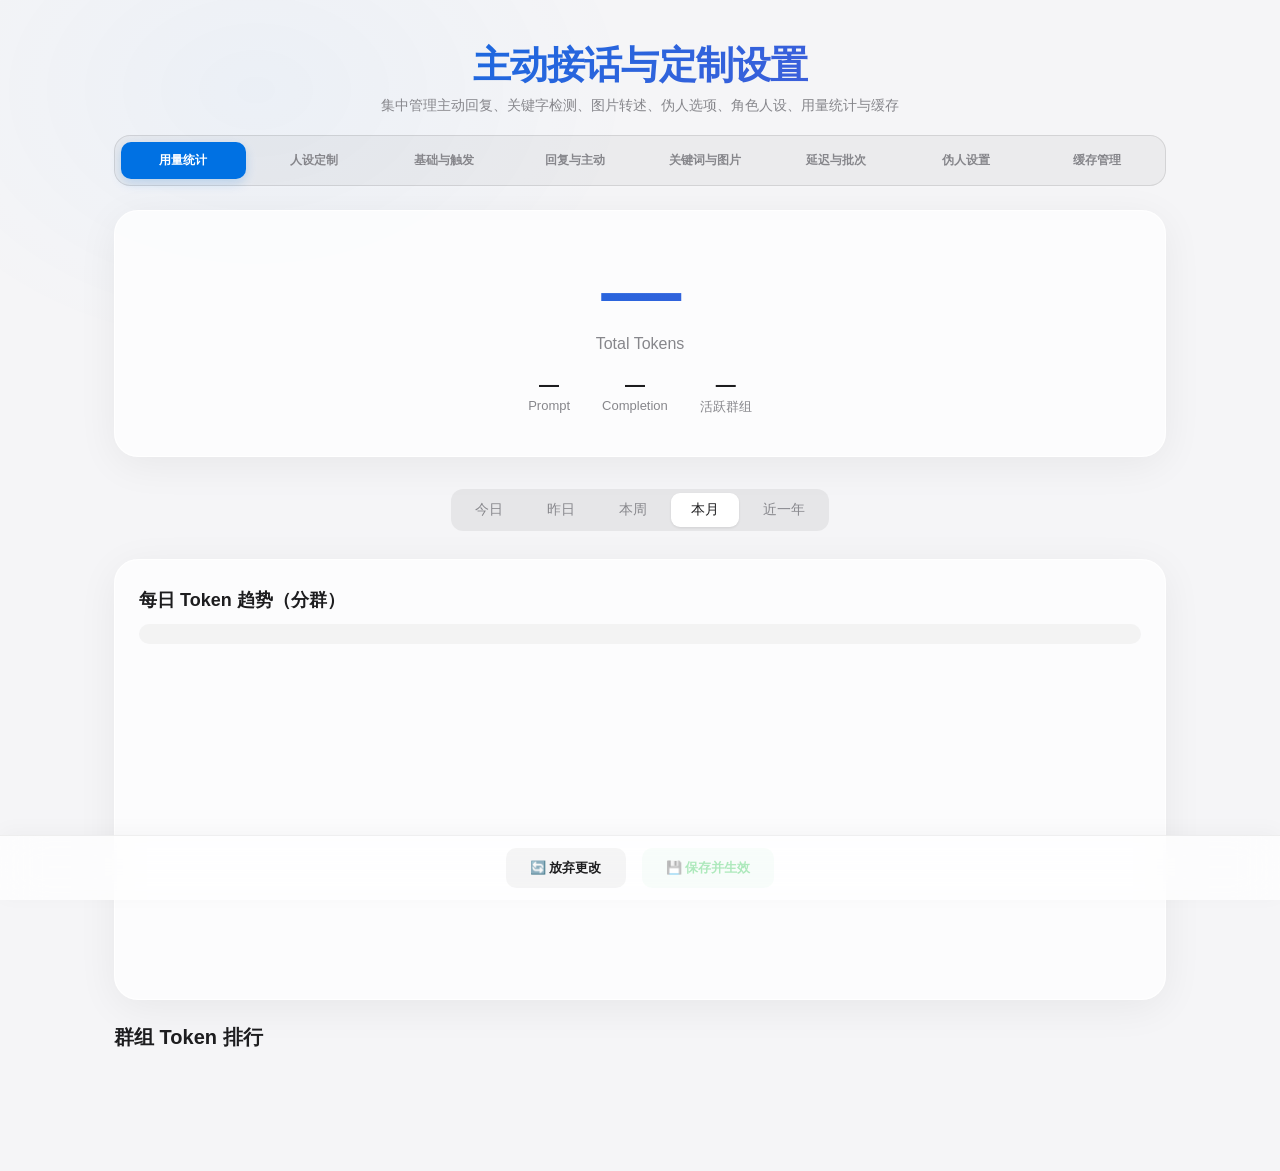
==== commit 6edd570d: "refactor: 拆分 admin 控制台页面为 HTML/CSS/JS 多文件，并默认展示用量统计 原 index.html 单文件 62KB（压缩成 434 行），难以维护。本次拆分： - CS" ====
--- a/pages/admin/index.html
+++ b/pages/admin/index.html
@@ -1,186 +1,179 @@
 <!DOCTYPE html>
 <html lang="zh-CN">
 <head>
-<meta charset="UTF-8">
-<meta name="viewport" content="width=device-width,initial-scale=1.0">
-<title>主动接话插件控制台</title>
-<style>
-:root {
-  --bg:#f5f5f7;--text:#1d1d1f;--text2:#86868b;--text3:#aeaeb2;--card:rgba(255,255,255,0.72);--card-border:rgba(255,255,255,0.8);--card-shadow:0 8px 40px rgba(0,0,0,0.06);--accent:#0071e3;--accent-light:rgba(0,113,227,0.08);--gradient1:linear-gradient(135deg,#0071e3,#5856d6);--divider:rgba(0,0,0,0.06);--input-bg:rgba(0,0,0,0.04);--input-border:rgba(0,0,0,0.1);--success:#34c759;--success-bg:rgba(52,199,89,0.08);--success-hover:rgba(52,199,89,0.15);--info:#0071e3;--info-bg:rgba(0,113,227,0.08);--danger:#ff3b30;--danger-bg:rgba(255,59,48,0.08);--danger-hover:rgba(255,59,48,0.15);--segment-bg:rgba(0,0,0,0.06);--segment-active:#fff;--segment-shadow:0 1px 3px rgba(0,0,0,0.1);--rank-bg:rgba(0,0,0,0.04);--rank-bar:linear-gradient(90deg,#0071e3,#5856d6);--tag-bg:rgba(0,113,227,0.08);--tag-text:#0071e3;--legend-bg:rgba(0,0,0,0.04);--overlay:rgba(0,0,0,0.4);--modal-bg:rgba(255,255,255,0.95);--img-placeholder:rgba(0,0,0,0.04)
-}
-html[data-theme="dark"] {
-  --bg:#000;--text:#f5f5f7;--text2:#86868b;--text3:#48484a;--card:rgba(28,28,30,0.78);--card-border:rgba(255,255,255,0.06);--card-shadow:0 8px 40px rgba(0,0,0,0.4);--accent:#2997ff;--accent-light:rgba(41,151,255,0.12);--gradient1:linear-gradient(135deg,#2997ff,#5e5ce6);--divider:rgba(255,255,255,0.06);--input-bg:rgba(255,255,255,0.06);--input-border:rgba(255,255,255,0.1);--success:#30d158;--success-bg:rgba(48,209,88,0.12);--success-hover:rgba(48,209,88,0.2);--info:#2997ff;--info-bg:rgba(41,151,255,0.12);--danger:#ff453a;--danger-bg:rgba(255,69,58,0.12);--danger-hover:rgba(255,69,58,0.2);--segment-bg:rgba(255,255,255,0.08);--segment-active:rgba(255,255,255,0.15);--segment-shadow:0 1px 3px rgba(0,0,0,0.3);--rank-bg:rgba(255,255,255,0.04);--rank-bar:linear-gradient(90deg,#2997ff,#5e5ce6);--tag-bg:rgba(41,151,255,0.12);--tag-text:#2997ff;--legend-bg:rgba(255,255,255,0.06);--overlay:rgba(0,0,0,0.6);--modal-bg:rgba(28,28,30,0.95);--img-placeholder:rgba(255,255,255,0.06)
-}
-*{box-sizing:border-box;margin:0;padding:0}html{-webkit-font-smoothing:antialiased}
-body{font-family:-apple-system,BlinkMacSystemFont,"SF Pro Display","Microsoft YaHei",sans-serif;background:var(--bg);color:var(--text);min-height:100vh;transition:background .4s,color .4s;padding-bottom:80px}
-.bg-glow{position:fixed;top:-20%;left:-10%;width:60%;height:60%;background:radial-gradient(ellipse,rgba(0,113,227,0.04) 0%,transparent 70%);pointer-events:none;z-index:0}
-html[data-theme="dark"] .bg-glow{background:radial-gradient(ellipse,rgba(41,151,255,0.05) 0%,transparent 70%)}
-.container{max-width:1100px;margin:0 auto;padding:0 24px;position:relative;z-index:1}
-header{padding:40px 0 20px;text-align:center}
-header h1{font-size:clamp(26px,4vw,38px);font-weight:700;letter-spacing:-.025em;background:var(--gradient1);-webkit-background-clip:text;-webkit-text-fill-color:transparent;margin-bottom:6px}
-header .sub{font-size:14px;color:var(--text2)}
-
-.tabs-nav{display:flex;flex-wrap:wrap;gap:6px;background:var(--input-bg);padding:6px;border-radius:16px;margin-bottom:24px;border:1px solid var(--input-border)}
-.tab-btn{flex:1;min-width:90px;padding:10px 6px;border:none;background:transparent;color:var(--text2);font-size:12px;font-weight:600;border-radius:10px;cursor:pointer;transition:all .2s;outline:none;text-align:center;white-space:nowrap}
-.tab-btn:hover{color:var(--text);background:rgba(255,255,255,0.05)}
-.tab-btn.active{color:#fff;background:var(--accent);box-shadow:0 4px 12px rgba(0,113,227,0.2)}
-html[data-theme="dark"] .tab-btn.active{color:#000;background:var(--text);box-shadow:0 4px 12px rgba(255,255,255,0.1)}
-.tab-panel{display:none;animation:fadeIn .3s cubic-bezier(.22,1,.36,1) forwards}
-.tab-panel.active{display:block}
-@keyframes fadeIn{from{opacity:0;transform:translateY(10px)}to{opacity:1;transform:translateY(0)}}
-@keyframes fadeUp{to{opacity:1;transform:translateY(0)}}
-@keyframes slideIn{to{opacity:1;transform:translateX(0)}}
-
-.config-card{padding:28px;background:var(--card);backdrop-filter:blur(32px) saturate(140%);-webkit-backdrop-filter:blur(32px) saturate(140%);border:1px solid var(--card-border);border-radius:20px;box-shadow:var(--card-shadow);margin-bottom:24px}
-.section-title{font-size:18px;font-weight:700;margin-bottom:20px;border-left:4px solid var(--accent);padding-left:10px;line-height:1.2}
-
-.form-group{margin-bottom:22px}.form-group label{display:block;font-size:13px;font-weight:600;color:var(--text);margin-bottom:6px}
-.form-group.checkbox-row{display:flex;align-items:center;justify-content:space-between;background:rgba(0,0,0,0.02);padding:14px 16px;border-radius:12px;border:1px solid var(--divider)}
-html[data-theme="dark"] .form-group.checkbox-row{background:rgba(255,255,255,0.02)}
-.form-group.checkbox-row label{margin-bottom:0;padding-right:12px;cursor:pointer}
-.text-input,.select-input{width:100%;padding:11px 14px;border-radius:10px;border:1px solid var(--input-border);background:var(--input-bg);color:var(--text);font-size:14px;font-family:inherit;outline:none;transition:all .25s}
-.text-input:focus,.select-input:focus{border-color:var(--accent);box-shadow:0 0 0 3px var(--accent-light)}
-select.select-input{cursor:pointer;appearance:none;background-image:url("data:image/svg+xml;utf8,<svg xmlns='http://www.w3.org/2000/svg' width='24' height='24' viewBox='0 0 24 24' fill='none' stroke='currentColor' stroke-width='2' stroke-linecap='round' stroke-linejoin='round'><polyline points='6 9 12 15 18 9'></polyline></svg>");background-repeat:no-repeat;background-position:right 12px center;background-size:14px;padding-right:36px}
-textarea.textarea-input{width:100%;min-height:120px;padding:12px 14px;border-radius:10px;border:1px solid var(--input-border);background:var(--input-bg);color:var(--text);font-size:13px;font-family:inherit;line-height:1.5;outline:none;transition:all .25s;resize:vertical}
-textarea.textarea-input:focus{border-color:var(--accent);box-shadow:0 0 0 3px var(--accent-light)}
-
-.slider-container{display:flex;align-items:center;gap:12px}
-.slider-input{flex:1;height:6px;border-radius:3px;background:var(--input-border);outline:none;appearance:none;cursor:pointer}
-.slider-input::-webkit-slider-thumb{appearance:none;width:16px;height:16px;border-radius:50%;background:var(--accent);box-shadow:0 2px 6px rgba(0,0,0,0.15);transition:transform .1s}
-.slider-input::-webkit-slider-thumb:active{transform:scale(1.2)}
-.slider-value{font-size:13px;font-weight:600;min-width:36px;text-align:right;color:var(--accent)}
-
-.switch{position:relative;display:inline-block;width:44px;height:24px}.switch input{opacity:0;width:0;height:0}
-.switch-slider{position:absolute;cursor:pointer;top:0;left:0;right:0;bottom:0;background-color:var(--text3);transition:.25s cubic-bezier(0.4,0,0.2,1);border-radius:24px}
-.switch-slider:before{position:absolute;content:"";height:18px;width:18px;left:3px;bottom:3px;background-color:white;transition:.25s cubic-bezier(0.4,0,0.2,1);border-radius:50%}
-input:checked+.switch-slider{background-color:var(--success)}input:checked+.switch-slider:before{transform:translateX(20px)}
-
-.btn{padding:11px 24px;border:none;border-radius:10px;font-size:13px;font-weight:600;cursor:pointer;transition:all .2s;font-family:inherit;outline:none;display:inline-flex;align-items:center;justify-content:center;gap:8px;min-width:100px}.btn-secondary{background:var(--input-bg);color:var(--text)}.btn-secondary:hover{background:var(--divider)}.btn-primary{background:var(--success-bg);color:var(--success)}.btn-primary:hover{background:var(--success-hover);transform:translateY(-1px)}.btn:disabled{opacity:.4;cursor:not-allowed;transform:none!important}
-.btn-sm{padding:6px 12px;font-size:12px;border-radius:8px;min-width:auto}.btn-accent{background:var(--tag-bg);color:var(--tag-text);min-width:auto}.btn-accent:hover{background:rgba(0,113,227,0.15);transform:translateY(-1px);min-width:auto}.btn-danger{background:var(--danger-bg);color:var(--danger);min-width:auto}.btn-danger:hover{background:var(--danger-hover);transform:translateY(-1px);min-width:auto}.btn-cancel{background:var(--segment-bg);color:var(--text2);min-width:auto}.btn-cancel:hover{background:var(--input-bg);min-width:auto}
-
-.hint-text{font-size:11px;color:var(--text2);margin-top:4px;line-height:1.4}
-.list-container{display:flex;flex-direction:column;gap:12px;margin-top:10px}
-.list-item-card{background:rgba(0,0,0,0.015);border:1px dashed var(--input-border);padding:16px;border-radius:12px;position:relative;animation:fadeIn .2s ease forwards}
-html[data-theme="dark"] .list-item-card{background:rgba(255,255,255,0.01)}
-.list-item-card .remove-btn{position:absolute;top:14px;right:14px;width:26px;height:26px;border-radius:50%;border:none;background:var(--danger-bg);color:var(--danger);cursor:pointer;display:flex;align-items:center;justify-content:center;transition:all .2s;font-weight:bold}.list-item-card .remove-btn:hover{background:var(--danger-hover);transform:scale(1.05)}
-.list-grid{display:grid;grid-template-columns:repeat(auto-fit,minmax(200px,1fr));gap:14px;padding-right:32px}
-.add-btn{margin-top:8px;padding:10px 16px;border:1px dashed var(--accent);background:transparent;color:var(--accent);border-radius:10px;font-size:13px;font-weight:600;cursor:pointer;display:inline-flex;align-items:center;justify-content:center;gap:6px;transition:all .2s}.add-btn:hover{background:var(--accent-light)}
-
-.footer-bar{position:fixed;bottom:0;left:0;right:0;background:var(--card);backdrop-filter:blur(20px);-webkit-backdrop-filter:blur(20px);border-top:1px solid var(--divider);padding:12px 24px;display:flex;justify-content:center;gap:16px;z-index:100;box-shadow:0 -4px 20px rgba(0,0,0,0.03)}
-.toast{position:fixed;bottom:80px;left:50%;transform:translateX(-50%) translateY(20px);background:var(--card);backdrop-filter:blur(20px);-webkit-backdrop-filter:blur(20px);border:1px solid var(--card-border);border-radius:12px;padding:10px 20px;font-size:13px;font-weight:500;box-shadow:0 8px 30px rgba(0,0,0,0.15);opacity:0;transition:all .3s cubic-bezier(0.22,1,0.36,1);z-index:300;pointer-events:none;text-align:center}.toast.show{opacity:1;transform:translateX(-50%) translateY(0)}
-
-/* Token Stats */
-.hero-card{margin:24px 0 32px;padding:40px 32px;background:var(--card);border:1px solid var(--card-border);border-radius:24px;box-shadow:var(--card-shadow);text-align:center}
-.hero-card .total-number{font-size:clamp(48px,8vw,80px);font-weight:700;letter-spacing:-.03em;line-height:1;background:var(--gradient1);-webkit-background-clip:text;-webkit-text-fill-color:transparent;margin-bottom:4px}
-.hero-card .total-label{font-size:16px;color:var(--text2);font-weight:500;margin-bottom:20px}
-.hero-card .meta-row{display:flex;justify-content:center;gap:32px;flex-wrap:wrap}.hero-card .meta-item{text-align:center}.hero-card .meta-item .num{font-size:20px;font-weight:600;color:var(--text)}.hero-card .meta-item .lb{font-size:13px;color:var(--text2);margin-top:2px}
-.segment-control{display:flex;justify-content:center;gap:4px;background:var(--segment-bg);border-radius:12px;padding:4px;margin:0 0 28px;width:fit-content;margin-left:auto;margin-right:auto}
-.segment-control .seg{padding:8px 20px;border:none;background:transparent;color:var(--text2);font-size:14px;font-weight:500;border-radius:9px;cursor:pointer;transition:all .3s;font-family:inherit;outline:none}.segment-control .seg.active{background:var(--segment-active);color:var(--text);box-shadow:var(--segment-shadow)}.segment-control .seg:hover:not(.active){color:var(--text)}
-.chart-card{padding:28px 24px 20px;margin-bottom:24px;background:var(--card);border:1px solid var(--card-border);border-radius:24px;box-shadow:var(--card-shadow)}.chart-card h2{font-size:18px;font-weight:600;margin-bottom:12px}
-.chart-wrap{width:100%;overflow-x:auto;position:relative}.chart-svg{width:100%;height:auto;display:block}
-.legend{display:flex;flex-wrap:wrap;gap:10px 16px;margin-bottom:14px;padding:10px 14px;background:var(--legend-bg);border-radius:12px}.legend-item{display:flex;align-items:center;gap:6px;font-size:12px;font-weight:500;color:var(--text2);cursor:pointer;transition:opacity .3s;user-select:none}.legend-item .dot{width:10px;height:10px;border-radius:50%;flex-shrink:0}.legend-item.hidden{opacity:.3;text-decoration:line-through}
-.tooltip-el{position:absolute;z-index:99;pointer-events:none;background:var(--card);border:1px solid var(--card-border);border-radius:14px;box-shadow:var(--card-shadow);padding:12px 16px;opacity:0;transform:translate(-50%,-100%);transition:opacity .15s;white-space:nowrap;top:0;left:0}.tooltip-el.show{opacity:1}.tooltip-el .tt-date{font-size:13px;font-weight:700;color:var(--text);margin-bottom:8px;text-align:center;padding-bottom:6px;border-bottom:1px solid var(--divider)}.tooltip-el .tt-row{display:flex;align-items:center;gap:8px;margin:4px 0;font-size:12px}.tooltip-el .tt-dot{width:8px;height:8px;border-radius:50%;flex-shrink:0}.tooltip-el .tt-name{color:var(--text);font-weight:500;max-width:120px;overflow:hidden;text-overflow:ellipsis}.tooltip-el .tt-total{color:var(--accent);font-weight:700;margin-left:auto}.tooltip-el .tt-detail{color:var(--text2);font-size:11px;margin-left:6px}
-.rank-section{margin-bottom:24px}.rank-section h2{font-size:20px;font-weight:600;margin-bottom:16px}.rank-list{display:flex;flex-direction:column;gap:8px}
-.rank-item{display:flex;align-items:center;gap:16px;padding:16px 20px;background:var(--card);border:1px solid var(--card-border);border-radius:16px;box-shadow:var(--card-shadow);transition:all .3s;opacity:0;transform:translateX(-20px);position:relative;overflow:hidden}.rank-item:hover{transform:translateX(4px)}.rank-item.visible{animation:slideIn .5s forwards}.rank-item .rank-num{width:32px;text-align:center;font-size:16px;font-weight:600;flex-shrink:0}.rank-item .rank-info{flex:1;min-width:0}.rank-item .rank-info .name{font-size:15px;font-weight:600;color:var(--text)}.rank-item .rank-info .detail{font-size:12px;color:var(--text2);margin-top:2px}.rank-item .rank-tokens{font-size:16px;font-weight:700;color:var(--accent);flex-shrink:0}.rank-item .rank-bar-bg{position:absolute;bottom:0;left:0;height:3px;background:var(--rank-bg);width:100%}.rank-item .rank-bar-fill{position:absolute;bottom:0;left:0;height:3px;background:var(--rank-bar);border-radius:0 2px 2px 0;transition:width 1s cubic-bezier(.22,1,.36,1)}
-
-/* Caption Cache */ 
-.stat-grid{display:flex;align-items:center;justify-content:center;gap:48px;flex-wrap:wrap;padding:36px 32px;margin:24px 0 28px;background:var(--card);border:1px solid var(--card-border);border-radius:24px;box-shadow:var(--card-shadow)}.stat-item{text-align:center}.stat-item .num{font-size:clamp(36px,6vw,56px);font-weight:700;letter-spacing:-.03em;line-height:1;background:var(--gradient1);-webkit-background-clip:text;-webkit-text-fill-color:transparent}.stat-item .lb{font-size:14px;color:var(--text2);font-weight:500;margin-top:4px}
-.toolbar{display:flex;gap:10px;flex-wrap:wrap;align-items:center;margin-bottom:24px}.toolbar-left{display:flex;gap:10px;flex-wrap:wrap;flex:1}.time-filter{display:flex;align-items:center;gap:8px;font-size:13px;color:var(--text2)}.time-filter input[type="date"]{padding:6px 10px;border-radius:8px;border:1px solid var(--input-border);background:var(--input-bg);color:var(--text);font-size:13px;font-family:inherit;outline:none}.search-box{position:relative;flex:1;min-width:200px;max-width:400px}.search-box input{width:100%;padding:9px 36px 9px 34px;border-radius:12px;border:1px solid var(--input-border);background:var(--input-bg);color:var(--text);font-size:13px;font-family:inherit;outline:none}.search-box .search-icon{position:absolute;left:10px;top:50%;transform:translateY(-50%);font-size:14px;color:var(--text3);pointer-events:none}.search-box .search-clear{position:absolute;right:8px;top:50%;transform:translateY(-50%);border:none;background:var(--segment-bg);color:var(--text2);width:20px;height:20px;border-radius:50%;font-size:11px;cursor:pointer;display:none;align-items:center;justify-content:center}.search-box .search-clear.show{display:flex}
-.cache-list{display:flex;flex-direction:column;gap:10px;margin-bottom:24px}
-.cache-item{display:flex;gap:16px;padding:16px 20px;background:var(--card);border:1px solid var(--card-border);border-radius:16px;box-shadow:var(--card-shadow);transition:all .3s;opacity:0;transform:translateX(-20px);align-items:flex-start}.cache-item.visible{animation:slideIn .5s forwards}.cache-item:hover{transform:translateX(4px)}.cache-item.removing{animation:slideOut .35s forwards;pointer-events:none}
-@keyframes slideOut{to{opacity:0;transform:translateX(40px);height:0;padding:0;margin:0;overflow:hidden}}
-.img-preview{width:72px;height:72px;border-radius:10px;flex-shrink:0;overflow:hidden;background:var(--img-placeholder);display:flex;align-items:center;justify-content:center;position:relative;cursor:pointer;transition:transform .2s}.img-preview:hover{transform:scale(1.05)}.img-preview img{width:100%;height:100%;object-fit:cover}.img-preview .no-img{font-size:28px;opacity:.3}.item-content{flex:1;min-width:0;display:flex;flex-direction:column;gap:6px}.item-caption{font-size:14px;line-height:1.5;color:var(--text);word-break:break-all;cursor:pointer;padding:4px 8px;border-radius:8px;transition:background .2s;border:1px solid transparent}.item-caption:hover{background:var(--input-bg)}.item-meta{display:flex;gap:12px;flex-wrap:wrap;align-items:center;font-size:12px;color:var(--text3)}.item-meta .hash{font-family:"SF Mono",Menlo,Consolas,monospace;font-size:11px;background:var(--input-bg);padding:2px 6px;border-radius:4px}.item-actions{flex-shrink:0;display:flex;gap:6px;align-items:flex-start;padding-top:4px}.edit-area{display:flex;flex-direction:column;gap:6px;width:100%}.edit-area textarea{width:100%;min-height:60px;padding:8px 10px;border-radius:8px;border:1px solid var(--accent);background:var(--input-bg);color:var(--text);font-size:14px;font-family:inherit;resize:vertical;outline:none}.edit-actions{display:flex;gap:6px;justify-content:flex-end}.load-more{text-align:center;padding:20px 0}.empty-state{text-align:center;padding:80px 20px;color:var(--text2);font-size:16px}.empty-state .icon{font-size:48px;margin-bottom:16px}.empty-state .hint{font-size:14px;color:var(--text3);margin-top:8px}
-.modal-overlay{position:fixed;inset:0;background:var(--overlay);z-index:200;display:flex;align-items:center;justify-content:center;opacity:0;transition:opacity .25s;pointer-events:none}.modal-overlay.show{opacity:1;pointer-events:auto}.modal{background:var(--modal-bg);backdrop-filter:blur(40px) saturate(180%);border:1px solid var(--card-border);border-radius:20px;box-shadow:0 20px 60px rgba(0,0,0,0.2);padding:28px 24px;max-width:400px;width:90%;text-align:center;transform:scale(.9);transition:transform .3s cubic-bezier(.22,1,.36,1)}.modal-overlay.show .modal{transform:scale(1)}.modal h3{font-size:18px;font-weight:600;margin-bottom:8px}.modal p{font-size:14px;color:var(--text2);margin-bottom:20px;line-height:1.5}.modal-btns{display:flex;gap:10px;justify-content:center}.modal-btns .btn{min-width:100px;justify-content:center}
-.lightbox{position:fixed;inset:0;background:var(--overlay);z-index:250;display:flex;align-items:center;justify-content:center;opacity:0;transition:opacity .25s;pointer-events:none;cursor:zoom-out}.lightbox.show{opacity:1;pointer-events:auto}.lightbox img{max-width:90vw;max-height:90vh;border-radius:12px;box-shadow:0 20px 80px rgba(0,0,0,0.4);transform:scale(.85);transition:transform .3s cubic-bezier(.22,1,.36,1)}.lightbox.show img{transform:scale(1)}
-@media(max-width:680px){.container{padding:0 16px}header{padding:40px 0 16px}.hero-card{padding:28px 20px}.hero-card .meta-row{gap:16px}.stat-grid{padding:24px 20px;gap:24px}.toolbar{flex-direction:column}.toolbar-left{flex-direction:column}.cache-item{flex-direction:column;gap:10px;padding:14px 16px}.img-preview{width:100%;height:160px;border-radius:12px}.item-actions{align-self:flex-end}}
-</style>
+  <meta charset="UTF-8">
+  <meta name="viewport" content="width=device-width,initial-scale=1.0">
+  <title>主动接话插件控制台</title>
+  <link rel="stylesheet" href="css/base.css">
+  <link rel="stylesheet" href="css/components.css">
+  <link rel="stylesheet" href="css/stats.css">
+  <link rel="stylesheet" href="css/cache.css">
 </head>
 <body>
 <div class="bg-glow"></div>
 <div class="container">
-  <header><h1>主动接话与定制设置</h1><div class="sub">集中管理主动回复、关键字检测、图片转述、伪人选项、角色人设、用量统计与缓存</div></header>
+  <header>
+    <h1>主动接话与定制设置</h1>
+    <div class="sub">集中管理主动回复、关键字检测、图片转述、伪人选项、角色人设、用量统计与缓存</div>
+  </header>
+
   <nav class="tabs-nav">
-    <button class="tab-btn active" onclick="switchTab('persona')">人设定制</button>
+    <button class="tab-btn active" onclick="switchTab('stats')">用量统计</button>
+    <button class="tab-btn" onclick="switchTab('persona')">人设定制</button>
     <button class="tab-btn" onclick="switchTab('general')">基础与触发</button>
     <button class="tab-btn" onclick="switchTab('reply')">回复与主动</button>
     <button class="tab-btn" onclick="switchTab('keyword')">关键词与图片</button>
     <button class="tab-btn" onclick="switchTab('batch')">延迟与批次</button>
     <button class="tab-btn" onclick="switchTab('human')">伪人设置</button>
-    <button class="tab-btn" onclick="switchTab('stats')">用量统计</button>
     <button class="tab-btn" onclick="switchTab('cache')">缓存管理</button>
   </nav>
 
-  <!-- Tab 1-6: same as original v1.2.0 -->
-  <div class="tab-panel active" id="tab-persona">
-    <div class="config-card"><h2 class="section-title">回复分析人设定制</h2>
-    <div class="form-group"><label for="personaSelect">选择人格角色</label><select class="select-input" id="personaSelect" onchange="onPersonaChange()"><option value="">正在加载人格列表...</option></select><div class="hint-text">为特定人格设置简化的专属回复分析提示词，可降低 Context 占用。</div></div>
-    <div class="form-group"><label for="personaPrompt">专属回复分析人设提示词</label><textarea class="textarea-input" id="personaPrompt" placeholder="例如：天童爱丽丝，一个可爱的AI机器人，喜欢打游戏，说话带'!'。"></textarea><div class="hint-text">填写一到两句话的简化版描述。留空则默认降级为该人格的完整系统提示词。</div></div></div></div>
-
-  <div class="tab-panel" id="tab-general">
-    <div class="config-card"><h2 class="section-title">基础设置</h2>
-    <div class="form-group"><label for="trigger_mode">触发跟踪模式</label><select class="select-input" id="trigger_mode"><option value="llm_response">llm_response (仅在LLM回复后开始监听)</option><option value="any_message">any_message (Bot发出任何消息后都开始监听)</option></select><div class="hint-text">选择合适的时候开启检测窗口。</div></div>
-    <div class="form-group"><label for="filter_prefixes">指令过滤前缀</label><input type="text" class="text-input" id="filter_prefixes" placeholder="如：/, !, #, $"><div class="hint-text">以这些前缀开头的消息将被静默过滤，不进行任何回复分析。多个前缀用逗号隔开。</div></div></div>
-    <div class="config-card"><h2 class="section-title">白名单与概率覆盖配置</h2><div class="hint-text" style="margin-bottom:12px;">为指定群设置独立的主动或回复接话概率。不在此列表的群组将使用全局默认值。</div><div class="list-container" id="groups-list"></div><button class="add-btn" onclick="addGroupItem()">＋ 添加群组覆盖规则</button></div></div>
-
-  <div class="tab-panel" id="tab-reply"><div class="config-card"><h2 class="section-title">回复模式选项</h2>
-  <div class="form-group"><label for="reply_probability">回复模式 - 分析概率 (%)</label><div class="slider-container"><input type="range" class="slider-input" id="reply_probability" min="0" max="100" step="5" oninput="updateSliderValue(this)"><span class="slider-value" id="val-reply_probability">0%</span></div><div class="hint-text">Bot发言后，监听窗口内群友的每条消息有多少概率被分析是否是在跟Bot对话。</div></div>
-  <div class="form-group"><label for="track_timeout_seconds">跟踪窗口超时时间 (秒)</label><div class="slider-container"><input type="range" class="slider-input" id="track_timeout_seconds" min="10" max="600" step="10" oninput="updateSliderValue(this)"><span class="slider-value" id="val-track_timeout_seconds">0s</span></div></div>
-  <div class="form-group"><label for="max_detection_count">最大分析消息数 (条)</label><div class="slider-container"><input type="range" class="slider-input" id="max_detection_count" min="1" max="50" step="1" oninput="updateSliderValue(this)"><span class="slider-value" id="val-max_detection_count">0</span></div></div>
-  <div class="form-group checkbox-row"><label for="enable_llm_tools">启用 LLM 技能 / 工具循环</label><label class="switch"><input type="checkbox" id="enable_llm_tools"><span class="switch-slider"></span></label></div>
-  <div class="form-group"><label for="analyzer_provider_id">分析用 LLM 供应商</label><select class="select-input" id="analyzer_provider_id"></select></div>
-  <div class="form-group"><label for="generator_provider_id">回复用 LLM 供应商</label><select class="select-input" id="generator_provider_id"></select></div>
-  <div class="form-group"><label for="analyzer_system_prompt">【回复分析】LLM 判断系统提示词</label><textarea class="textarea-input" id="analyzer_system_prompt"></textarea></div></div>
-  <div class="config-card"><h2 class="section-title">主动模式选项</h2>
-  <div class="form-group"><label for="active_probability">主动模式 - 参与概率 (%)</label><div class="slider-container"><input type="range" class="slider-input" id="active_probability" min="0" max="100" step="5" oninput="updateSliderValue(this)"><span class="slider-value" id="val-active_probability">0%</span></div></div>
-  <div class="form-group"><label for="max_proactive_rounds">最大主动参与轮数</label><div class="slider-container"><input type="range" class="slider-input" id="max_proactive_rounds" min="0" max="10" step="1" oninput="updateSliderValue(this)"><span class="slider-value" id="val-max_proactive_rounds">0</span></div></div>
-  <div class="form-group"><label for="proactive_cooldown_seconds">主动插话冷却时间 (秒)</label><div class="slider-container"><input type="range" class="slider-input" id="proactive_cooldown_seconds" min="30" max="3600" step="30" oninput="updateSliderValue(this)"><span class="slider-value" id="val-proactive_cooldown_seconds">0s</span></div></div>
-  <div class="form-group"><label for="proactive_analyzer_system_prompt">【主动分析】LLM 系统提示词</label><textarea class="textarea-input" id="proactive_analyzer_system_prompt"></textarea></div></div></div>
-
-  <div class="tab-panel" id="tab-keyword"><div class="config-card"><h2 class="section-title">兴趣关键词模式</h2>
-  <div class="form-group checkbox-row"><label for="enable_keyword_trigger">启用关键词监听模式</label><label class="switch"><input type="checkbox" id="enable_keyword_trigger"><span class="switch-slider"></span></label></div>
-  <div class="form-group"><label for="keyword_default_probability">关键词默认触发概率 (%)</label><div class="slider-container"><input type="range" class="slider-input" id="keyword_default_probability" min="0" max="100" step="5" oninput="updateSliderValue(this)"><span class="slider-value" id="val-keyword_default_probability">0%</span></div></div>
-  <div class="form-group checkbox-row"><label for="enable_keyword_on_image">启用关键词匹配图片转述文本</label><label class="switch"><input type="checkbox" id="enable_keyword_on_image"><span class="switch-slider"></span></label></div></div>
-  <div class="config-card"><h2 class="section-title">兴趣关键词匹配规则</h2><div class="list-container" id="keywords-list"></div><button class="add-btn" onclick="addKeywordItem()">＋ 添加关键词规则</button></div>
-  <div class="config-card"><h2 class="section-title">图片转述设置</h2>
-  <div class="form-group checkbox-row"><label for="enable_image_caption">启用图片转述</label><label class="switch"><input type="checkbox" id="enable_image_caption"><span class="switch-slider"></span></label></div>
-  <div class="form-group"><label for="image_caption_probability">即时转述匹配概率 (%)</label><div class="slider-container"><input type="range" class="slider-input" id="image_caption_probability" min="0" max="100" step="5" oninput="updateSliderValue(this)"><span class="slider-value" id="val-image_caption_probability">0%</span></div></div>
-  <div class="form-group"><label for="image_caption_provider_id">图片转述 LLM 供应商</label><select class="select-input" id="image_caption_provider_id"></select></div></div></div>
-
-  <div class="tab-panel" id="tab-batch"><div class="config-card"><h2 class="section-title">批次消息分析</h2>
-  <div class="form-group checkbox-row"><label for="batch_analysis_enabled">启用延迟批次分析</label><label class="switch"><input type="checkbox" id="batch_analysis_enabled"><span class="switch-slider"></span></label></div>
-  <div class="form-group"><label for="silence_multiplier">静默判定倍数</label><div class="slider-container"><input type="range" class="slider-input" id="silence_multiplier" min="1.5" max="5.0" step="0.5" oninput="updateSliderValue(this,true)"><span class="slider-value" id="val-silence_multiplier">0</span></div></div>
-  <div class="form-group"><label for="min_silence_seconds">最小静默秒数</label><div class="slider-container"><input type="range" class="slider-input" id="min_silence_seconds" min="2" max="10" step="1" oninput="updateSliderValue(this)"><span class="slider-value" id="val-min_silence_seconds">0s</span></div></div>
-  <div class="form-group"><label for="max_silence_seconds">最大静默秒数</label><div class="slider-container"><input type="range" class="slider-input" id="max_silence_seconds" min="5" max="30" step="1" oninput="updateSliderValue(this)"><span class="slider-value" id="val-max_silence_seconds">0s</span></div></div>
-  <div class="form-group"><label for="max_batch_wait_seconds">绝对超时秒数</label><div class="slider-container"><input type="range" class="slider-input" id="max_batch_wait_seconds" min="5" max="60" step="5" oninput="updateSliderValue(this)"><span class="slider-value" id="val-max_batch_wait_seconds">0s</span></div></div>
-  <div class="form-group"><label for="max_batch_messages">最大消息积攒数</label><div class="slider-container"><input type="range" class="slider-input" id="max_batch_messages" min="2" max="20" step="1" oninput="updateSliderValue(this)"><span class="slider-value" id="val-max_batch_messages">0</span></div></div>
-  <div class="form-group checkbox-row"><label for="instant_at_bot">@Bot 时立即触发</label><label class="switch"><input type="checkbox" id="instant_at_bot"><span class="switch-slider"></span></label></div>
-  <div class="form-group"><label for="caption_timeout_seconds">图片转述等待超时 (秒)</label><div class="slider-container"><input type="range" class="slider-input" id="caption_timeout_seconds" min="5" max="30" step="5" oninput="updateSliderValue(this)"><span class="slider-value" id="val-caption_timeout_seconds">0s</span></div></div>
-  <div class="form-group"><label for="caption_timeout_behavior">超时处理策略</label><select class="select-input" id="caption_timeout_behavior"><option value="wait_then_fallback">wait_then_fallback</option><option value="skip_use_url">skip_use_url</option><option value="skip_use_placeholder">skip_use_placeholder</option></select></div></div></div>
-
-  <div class="tab-panel" id="tab-human"><div class="config-card"><h2 class="section-title">伪人模式</h2>
-  <div class="form-group checkbox-row"><label for="human_like_mode">启用伪人模式</label><label class="switch"><input type="checkbox" id="human_like_mode"><span class="switch-slider"></span></label></div>
-  <div class="form-group"><label for="wake_at_threshold">唤醒所需 @ 次数</label><div class="slider-container"><input type="range" class="slider-input" id="wake_at_threshold" min="1" max="10" step="1" oninput="updateSliderValue(this)"><span class="slider-value" id="val-wake_at_threshold">0</span></div></div>
-  <div class="form-group"><label for="wake_window_minutes">@ 计数有效窗口 (分钟)</label><div class="slider-container"><input type="range" class="slider-input" id="wake_window_minutes" min="5" max="120" step="5" oninput="updateSliderValue(this)"><span class="slider-value" id="val-wake_window_minutes">0m</span></div></div>
-  <div class="form-group"><label for="typing_delay_min">打字延迟下限 (秒)</label><div class="slider-container"><input type="range" class="slider-input" id="typing_delay_min" min="0" max="10" step="0.5" oninput="updateSliderValue(this,false,'s')"><span class="slider-value" id="val-typing_delay_min">0s</span></div></div>
-  <div class="form-group"><label for="typing_delay_max">打字延迟上限 (秒)</label><div class="slider-container"><input type="range" class="slider-input" id="typing_delay_max" min="0" max="10" step="0.5" oninput="updateSliderValue(this,false,'s')"><span class="slider-value" id="val-typing_delay_max">0s</span></div></div></div></div>
-
-  <!-- Tab 7: Token Stats -->
-  <div class="tab-panel" id="tab-stats">
+  <!-- 用量统计（默认展示） -->
+  <div class="tab-panel active" id="tab-stats">
     <div class="hero-card">
-      <div class="total-number" id="totalNum">—</div><div class="total-label">Total Tokens</div>
+      <div class="total-number" id="totalNum">—</div>
+      <div class="total-label">Total Tokens</div>
       <div class="meta-row">
         <div class="meta-item"><div class="num" id="promptTotal">—</div><div class="lb">Prompt</div></div>
         <div class="meta-item"><div class="num" id="compTotal">—</div><div class="lb">Completion</div></div>
         <div class="meta-item"><div class="num" id="groupCount">—</div><div class="lb">活跃群组</div></div>
-      </div></div>
+      </div>
+    </div>
     <div class="segment-control">
-      <button class="seg" data-period="day">今日</button><button class="seg" data-period="yesterday">昨日</button><button class="seg" data-period="week">本周</button><button class="seg active" data-period="month">本月</button><button class="seg" data-period="year">近一年</button>
-    </div>
-    <div class="chart-card" id="chartCard"><h2>每日 Token 趋势（分群）</h2><div class="legend" id="legend"></div><div class="chart-wrap"><svg class="chart-svg" id="chart" viewBox="0 0 1000 320"></svg><div class="tooltip-el" id="tooltip"></div></div></div>
-    <div class="rank-section"><h2>群组 Token 排行</h2><div class="rank-list" id="rankList"></div></div>
-  </div>
-
-  <!-- Tab 8: Caption Cache -->
+      <button class="seg" data-period="day">今日</button>
+      <button class="seg" data-period="yesterday">昨日</button>
+      <button class="seg" data-period="week">本周</button>
+      <button class="seg active" data-period="month">本月</button>
+      <button class="seg" data-period="year">近一年</button>
+    </div>
+    <div class="chart-card" id="chartCard">
+      <h2>每日 Token 趋势（分群）</h2>
+      <div class="legend" id="legend"></div>
+      <div class="chart-wrap">
+        <svg class="chart-svg" id="chart" viewBox="0 0 1000 320"></svg>
+        <div class="tooltip-el" id="tooltip"></div>
+      </div>
+    </div>
+    <div class="rank-section">
+      <h2>群组 Token 排行</h2>
+      <div class="rank-list" id="rankList"></div>
+    </div>
+  </div>
+
+  <!-- 人设定制 -->
+  <div class="tab-panel" id="tab-persona">
+    <div class="config-card">
+      <h2 class="section-title">回复分析人设定制</h2>
+      <div class="form-group">
+        <label for="personaSelect">选择人格角色</label>
+        <select class="select-input" id="personaSelect" onchange="onPersonaChange()"><option value="">正在加载人格列表...</option></select>
+        <div class="hint-text">为特定人格设置简化的专属回复分析提示词，可降低 Context 占用。</div>
+      </div>
+      <div class="form-group">
+        <label for="personaPrompt">专属回复分析人设提示词</label>
+        <textarea class="textarea-input" id="personaPrompt" placeholder="例如：天童爱丽丝，一个可爱的AI机器人，喜欢打游戏，说话带'!'。"></textarea>
+        <div class="hint-text">填写一到两句话的简化版描述。留空则默认降级为该人格的完整系统提示词。</div>
+      </div>
+    </div>
+  </div>
+
+  <!-- 基础与触发 -->
+  <div class="tab-panel" id="tab-general">
+    <div class="config-card">
+      <h2 class="section-title">基础设置</h2>
+      <div class="form-group">
+        <label for="trigger_mode">触发跟踪模式</label>
+        <select class="select-input" id="trigger_mode">
+          <option value="llm_response">llm_response (仅在LLM回复后开始监听)</option>
+          <option value="any_message">any_message (Bot发出任何消息后都开始监听)</option>
+        </select>
+        <div class="hint-text">选择合适的时候开启检测窗口。</div>
+      </div>
+      <div class="form-group">
+        <label for="filter_prefixes">指令过滤前缀</label>
+        <input type="text" class="text-input" id="filter_prefixes" placeholder="如：/, !, #, $">
+        <div class="hint-text">以这些前缀开头的消息将被静默过滤，不进行任何回复分析。多个前缀用逗号隔开。</div>
+      </div>
+    </div>
+    <div class="config-card">
+      <h2 class="section-title">白名单与概率覆盖配置</h2>
+      <div class="hint-text" style="margin-bottom:12px;">为指定群设置独立的主动或回复接话概率。不在此列表的群组将使用全局默认值。</div>
+      <div class="list-container" id="groups-list"></div>
+      <button class="add-btn" onclick="addGroupItem()">＋ 添加群组覆盖规则</button>
+    </div>
+  </div>
+
+  <!-- 回复与主动 -->
+  <div class="tab-panel" id="tab-reply">
+    <div class="config-card">
+      <h2 class="section-title">回复模式选项</h2>
+      <div class="form-group"><label for="reply_probability">回复模式 - 分析概率 (%)</label><div class="slider-container"><input type="range" class="slider-input" id="reply_probability" min="0" max="100" step="5" oninput="updateSliderValue(this)"><span class="slider-value" id="val-reply_probability">0%</span></div><div class="hint-text">Bot发言后，监听窗口内群友的每条消息有多少概率被分析是否是在跟Bot对话。</div></div>
+      <div class="form-group"><label for="track_timeout_seconds">跟踪窗口超时时间 (秒)</label><div class="slider-container"><input type="range" class="slider-input" id="track_timeout_seconds" min="10" max="600" step="10" oninput="updateSliderValue(this)"><span class="slider-value" id="val-track_timeout_seconds">0s</span></div></div>
+      <div class="form-group"><label for="max_detection_count">最大分析消息数 (条)</label><div class="slider-container"><input type="range" class="slider-input" id="max_detection_count" min="1" max="50" step="1" oninput="updateSliderValue(this)"><span class="slider-value" id="val-max_detection_count">0</span></div></div>
+      <div class="form-group checkbox-row"><label for="enable_llm_tools">启用 LLM 技能 / 工具循环</label><label class="switch"><input type="checkbox" id="enable_llm_tools"><span class="switch-slider"></span></label></div>
+      <div class="form-group"><label for="analyzer_provider_id">分析用 LLM 供应商</label><select class="select-input" id="analyzer_provider_id"></select></div>
+      <div class="form-group"><label for="generator_provider_id">回复用 LLM 供应商</label><select class="select-input" id="generator_provider_id"></select></div>
+      <div class="form-group"><label for="analyzer_system_prompt">【回复分析】LLM 判断系统提示词</label><textarea class="textarea-input" id="analyzer_system_prompt"></textarea></div>
+    </div>
+    <div class="config-card">
+      <h2 class="section-title">主动模式选项</h2>
+      <div class="form-group"><label for="active_probability">主动模式 - 参与概率 (%)</label><div class="slider-container"><input type="range" class="slider-input" id="active_probability" min="0" max="100" step="5" oninput="updateSliderValue(this)"><span class="slider-value" id="val-active_probability">0%</span></div></div>
+      <div class="form-group"><label for="max_proactive_rounds">最大主动参与轮数</label><div class="slider-container"><input type="range" class="slider-input" id="max_proactive_rounds" min="0" max="10" step="1" oninput="updateSliderValue(this)"><span class="slider-value" id="val-max_proactive_rounds">0</span></div></div>
+      <div class="form-group"><label for="proactive_cooldown_seconds">主动插话冷却时间 (秒)</label><div class="slider-container"><input type="range" class="slider-input" id="proactive_cooldown_seconds" min="30" max="3600" step="30" oninput="updateSliderValue(this)"><span class="slider-value" id="val-proactive_cooldown_seconds">0s</span></div></div>
+      <div class="form-group"><label for="proactive_analyzer_system_prompt">【主动分析】LLM 系统提示词</label><textarea class="textarea-input" id="proactive_analyzer_system_prompt"></textarea></div>
+    </div>
+  </div>
+
+  <!-- 关键词与图片 -->
+  <div class="tab-panel" id="tab-keyword">
+    <div class="config-card">
+      <h2 class="section-title">兴趣关键词模式</h2>
+      <div class="form-group checkbox-row"><label for="enable_keyword_trigger">启用关键词监听模式</label><label class="switch"><input type="checkbox" id="enable_keyword_trigger"><span class="switch-slider"></span></label></div>
+      <div class="form-group"><label for="keyword_default_probability">关键词默认触发概率 (%)</label><div class="slider-container"><input type="range" class="slider-input" id="keyword_default_probability" min="0" max="100" step="5" oninput="updateSliderValue(this)"><span class="slider-value" id="val-keyword_default_probability">0%</span></div></div>
+      <div class="form-group checkbox-row"><label for="enable_keyword_on_image">启用关键词匹配图片转述文本</label><label class="switch"><input type="checkbox" id="enable_keyword_on_image"><span class="switch-slider"></span></label></div>
+    </div>
+    <div class="config-card">
+      <h2 class="section-title">兴趣关键词匹配规则</h2>
+      <div class="list-container" id="keywords-list"></div>
+      <button class="add-btn" onclick="addKeywordItem()">＋ 添加关键词规则</button>
+    </div>
+    <div class="config-card">
+      <h2 class="section-title">图片转述设置</h2>
+      <div class="form-group checkbox-row"><label for="enable_image_caption">启用图片转述</label><label class="switch"><input type="checkbox" id="enable_image_caption"><span class="switch-slider"></span></label></div>
+      <div class="form-group"><label for="image_caption_probability">即时转述匹配概率 (%)</label><div class="slider-container"><input type="range" class="slider-input" id="image_caption_probability" min="0" max="100" step="5" oninput="updateSliderValue(this)"><span class="slider-value" id="val-image_caption_probability">0%</span></div></div>
+      <div class="form-group"><label for="image_caption_provider_id">图片转述 LLM 供应商</label><select class="select-input" id="image_caption_provider_id"></select></div>
+    </div>
+  </div>
+
+  <!-- 延迟与批次 -->
+  <div class="tab-panel" id="tab-batch">
+    <div class="config-card">
+      <h2 class="section-title">批次消息分析</h2>
+      <div class="form-group checkbox-row"><label for="batch_analysis_enabled">启用延迟批次分析</label><label class="switch"><input type="checkbox" id="batch_analysis_enabled"><span class="switch-slider"></span></label></div>
+      <div class="form-group"><label for="silence_multiplier">静默判定倍数</label><div class="slider-container"><input type="range" class="slider-input" id="silence_multiplier" min="1.5" max="5.0" step="0.5" oninput="updateSliderValue(this,true)"><span class="slider-value" id="val-silence_multiplier">0</span></div></div>
+      <div class="form-group"><label for="min_silence_seconds">最小静默秒数</label><div class="slider-container"><input type="range" class="slider-input" id="min_silence_seconds" min="2" max="10" step="1" oninput="updateSliderValue(this)"><span class="slider-value" id="val-min_silence_seconds">0s</span></div></div>
+      <div class="form-group"><label for="max_silence_seconds">最大静默秒数</label><div class="slider-container"><input type="range" class="slider-input" id="max_silence_seconds" min="5" max="30" step="1" oninput="updateSliderValue(this)"><span class="slider-value" id="val-max_silence_seconds">0s</span></div></div>
+      <div class="form-group"><label for="max_batch_wait_seconds">绝对超时秒数</label><div class="slider-container"><input type="range" class="slider-input" id="max_batch_wait_seconds" min="5" max="60" step="5" oninput="updateSliderValue(this)"><span class="slider-value" id="val-max_batch_wait_seconds">0s</span></div></div>
+      <div class="form-group"><label for="max_batch_messages">最大消息积攒数</label><div class="slider-container"><input type="range" class="slider-input" id="max_batch_messages" min="2" max="20" step="1" oninput="updateSliderValue(this)"><span class="slider-value" id="val-max_batch_messages">0</span></div></div>
+      <div class="form-group checkbox-row"><label for="instant_at_bot">@Bot 时立即触发</label><label class="switch"><input type="checkbox" id="instant_at_bot"><span class="switch-slider"></span></label></div>
+      <div class="form-group"><label for="caption_timeout_seconds">图片转述等待超时 (秒)</label><div class="slider-container"><input type="range" class="slider-input" id="caption_timeout_seconds" min="5" max="30" step="5" oninput="updateSliderValue(this)"><span class="slider-value" id="val-caption_timeout_seconds">0s</span></div></div>
+      <div class="form-group"><label for="caption_timeout_behavior">超时处理策略</label><select class="select-input" id="caption_timeout_behavior"><option value="wait_then_fallback">wait_then_fallback</option><option value="skip_use_url">skip_use_url</option><option value="skip_use_placeholder">skip_use_placeholder</option></select></div>
+    </div>
+  </div>
+
+  <!-- 伪人设置 -->
+  <div class="tab-panel" id="tab-human">
+    <div class="config-card">
+      <h2 class="section-title">伪人模式</h2>
+      <div class="form-group checkbox-row"><label for="human_like_mode">启用伪人模式</label><label class="switch"><input type="checkbox" id="human_like_mode"><span class="switch-slider"></span></label></div>
+      <div class="form-group"><label for="wake_at_threshold">唤醒所需 @ 次数</label><div class="slider-container"><input type="range" class="slider-input" id="wake_at_threshold" min="1" max="10" step="1" oninput="updateSliderValue(this)"><span class="slider-value" id="val-wake_at_threshold">0</span></div></div>
+      <div class="form-group"><label for="wake_window_minutes">@ 计数有效窗口 (分钟)</label><div class="slider-container"><input type="range" class="slider-input" id="wake_window_minutes" min="5" max="120" step="5" oninput="updateSliderValue(this)"><span class="slider-value" id="val-wake_window_minutes">0m</span></div></div>
+      <div class="form-group"><label for="typing_delay_min">打字延迟下限 (秒)</label><div class="slider-container"><input type="range" class="slider-input" id="typing_delay_min" min="0" max="10" step="0.5" oninput="updateSliderValue(this,false,'s')"><span class="slider-value" id="val-typing_delay_min">0s</span></div></div>
+      <div class="form-group"><label for="typing_delay_max">打字延迟上限 (秒)</label><div class="slider-container"><input type="range" class="slider-input" id="typing_delay_max" min="0" max="10" step="0.5" oninput="updateSliderValue(this,false,'s')"><span class="slider-value" id="val-typing_delay_max">0s</span></div></div>
+    </div>
+  </div>
+
+  <!-- 缓存管理 -->
   <div class="tab-panel" id="tab-cache">
     <div class="stat-grid">
       <div class="stat-item"><div class="num" id="ccStatCount">—</div><div class="lb">缓存条数</div></div>
@@ -205,231 +198,23 @@
 </footer>
 
 <div class="toast" id="toast"></div>
-<div class="modal-overlay" id="ccConfirmModal"><div class="modal"><h3 id="ccModalTitle">确认操作</h3><p id="ccModalDesc">确定要执行此操作吗？</p><div class="modal-btns"><button class="btn btn-cancel" onclick="cacheCloseModal()">取消</button><button class="btn btn-danger" onclick="cacheModalConfirm()">确认</button></div></div></div>
+<div class="modal-overlay" id="ccConfirmModal">
+  <div class="modal">
+    <h3 id="ccModalTitle">确认操作</h3>
+    <p id="ccModalDesc">确定要执行此操作吗？</p>
+    <div class="modal-btns">
+      <button class="btn btn-cancel" onclick="cacheCloseModal()">取消</button>
+      <button class="btn btn-danger" onclick="cacheModalConfirm()">确认</button>
+    </div>
+  </div>
+</div>
 <div class="lightbox" id="ccLightbox" onclick="cacheCloseLightbox()"><img id="ccLightboxImg" src="" alt="preview"></div>
 
-<script>
-// ===== INITIALIZATION =====
-(function(){const m=window.matchMedia('(prefers-color-scheme:dark)');function s(d){document.documentElement.setAttribute('data-theme',d?'dark':'light')}s(m.matches);m.addEventListener('change',e=>s(e.matches))})();
-
-// ===== SHARED =====
-var toastTimer=null;
-function showToast(msg,dur){dur=dur||2500;var t=document.getElementById('toast');t.textContent=msg;t.classList.add('show');clearTimeout(toastTimer);toastTimer=setTimeout(function(){t.classList.remove('show')},dur)}
-
-function switchTab(tabName){
-  document.querySelectorAll('.tab-btn').forEach(function(b){b.classList.remove('active')});
-  document.querySelectorAll('.tab-panel').forEach(function(p){p.classList.remove('active')});
-  var btn=Array.from(document.querySelectorAll('.tab-btn')).find(function(b){return b.getAttribute('onclick').includes("'"+tabName+"'")});
-  if(btn)btn.classList.add('active');
-  var panel=document.getElementById('tab-'+tabName);
-  if(panel)panel.classList.add('active');
-  if(tabName==='cache'){cc_offset=0;cc_allItems=[];cacheLoadStats();cacheLoadItems();}
-}
-
-function updateSliderValue(el, isFloat, unit){
-  var ind=document.getElementById('val-'+el.id);if(!ind)return;
-  var v=el.value;
-  if(el.id.indexOf('probability')>=0)ind.textContent=v+'%';
-  else if(el.id.indexOf('seconds')>=0||el.id.indexOf('delay')>=0)ind.textContent=v+'s';
-  else if(el.id.indexOf('minutes')>=0)ind.textContent=v+'m';
-  else ind.textContent=v+(unit||'');
-}
-function initSliders(){document.querySelectorAll('.slider-input').forEach(function(s){updateSliderValue(s)})}
-
-// ===== ADMIN CONFIG =====
-var config={},personas=[],personaPrompts=[],providers=[],currentPersonaName='';
-function parseResponse(r){return r&&r.status==='ok'&&r.data!==undefined?r.data:r}
-function populateProviders(sid,cur){var s=document.getElementById(sid);s.innerHTML='<option value="">使用会话默认 / 留空</option>';providers.forEach(function(p){var o=document.createElement('option');o.value=p.id;o.textContent=p.name;if(p.id===cur)o.selected=true;s.appendChild(o)})}
-
-function addGroupItem(data){
-  data=data||{group_id:'',reply_probability:null,active_probability:null};
-  var list=document.getElementById('groups-list'),card=document.createElement('div');card.className='list-item-card';
-  card.innerHTML='<button class="remove-btn" onclick="this.parentElement.remove()">&times;</button><div class="list-grid"><div class="form-group"><label>群号 / UMO</label><input type="text" class="text-input group-id" value="'+(data.group_id||'')+'" placeholder="例如 12345678"></div><div class="form-group"><label>独立回复概率 (%) (留空使用全局)</label><input type="number" class="text-input group-reply" value="'+(data.reply_probability!==null?data.reply_probability:'')+'" placeholder="全局/默认" min="0" max="100"></div><div class="form-group"><label>独立主动概率 (%) (留空使用全局)</label><input type="number" class="text-input group-active" value="'+(data.active_probability!==null?data.active_probability:'')+'" placeholder="全局/默认" min="0" max="100"></div></div>';
-  list.appendChild(card);
-}
-function addKeywordItem(data){
-  data=data||{groups:'',keywords:'',probability:null};
-  var list=document.getElementById('keywords-list'),card=document.createElement('div');card.className='list-item-card';
-  card.innerHTML='<button class="remove-btn" onclick="this.parentElement.remove()">&times;</button><div class="list-grid"><div class="form-group" style="grid-column:span 2"><label>匹配关键字 (逗号分隔)</label><input type="text" class="text-input kw-keywords" value="'+(data.keywords||'')+'" placeholder="例如: 原神,星铁"></div><div class="form-group"><label>生效群聊 (留空=全部)</label><input type="text" class="text-input kw-groups" value="'+(data.groups||'')+'" placeholder="群ID,多个用逗号隔开"></div><div class="form-group"><label>独立触发概率 (%)</label><input type="number" class="text-input kw-probability" value="'+(data.probability!==null?data.probability:'')+'" placeholder="默认" min="0" max="100"></div></div>';
-  list.appendChild(card);
-}
-
-function loadData(){
-  document.getElementById('btnSave').disabled=true;
-  var B=window.AstrBotPluginPage;if(!B)return;
-  Promise.all([B.apiGet('personas'),B.apiGet('persona_prompts'),B.apiGet('config'),B.apiGet('providers')]).then(function(r){
-    personas=parseResponse(r[0])||[];personaPrompts=parseResponse(r[1])||[];config=parseResponse(r[2])||{};providers=parseResponse(r[3])||[];
-    var ps=document.getElementById('personaSelect');ps.innerHTML='';
-    if(personas.length===0){ps.innerHTML='<option value="">未找到系统人格角色</option>'}else{personas.forEach(function(p){var o=document.createElement('option');o.value=p.id||p.name;o.textContent=p.name+' ('+(p.id||'')+')';ps.appendChild(o)});onPersonaChange()}
-    populateProviders('analyzer_provider_id',config.analyzer_provider_id);populateProviders('generator_provider_id',config.generator_provider_id);populateProviders('image_caption_provider_id',config.image_caption_provider_id);
-    document.getElementById('trigger_mode').value=config.trigger_mode||'llm_response';
-    document.getElementById('filter_prefixes').value=(config.filter_prefixes||[]).join(', ');
-    ['reply_probability','track_timeout_seconds','max_detection_count','active_probability','max_proactive_rounds','proactive_cooldown_seconds','keyword_default_probability','image_caption_probability','silence_multiplier','min_silence_seconds','max_silence_seconds','max_batch_wait_seconds','max_batch_messages','caption_timeout_seconds','wake_at_threshold','wake_window_minutes','typing_delay_min','typing_delay_max'].forEach(function(k){var el=document.getElementById(k);if(el&&config[k]!==undefined)el.value=config[k]});
-    ['enable_llm_tools','enable_keyword_trigger','enable_keyword_on_image','enable_image_caption','batch_analysis_enabled','instant_at_bot','human_like_mode'].forEach(function(k){var el=document.getElementById(k);if(el&&config[k]!==undefined)el.checked=!!config[k]});
-    document.getElementById('caption_timeout_behavior').value=config.caption_timeout_behavior||'wait_then_fallback';
-    document.getElementById('analyzer_system_prompt').value=config.analyzer_system_prompt||'';
-    document.getElementById('proactive_analyzer_system_prompt').value=config.proactive_analyzer_system_prompt||'';
-    document.getElementById('groups-list').innerHTML='';(config.enabled_groups||[]).forEach(function(g){addGroupItem(g)});
-    document.getElementById('keywords-list').innerHTML='';(config.keyword_rules||[]).forEach(function(k){addKeywordItem(k)});
-    initSliders();document.getElementById('btnSave').disabled=false;showToast('配置数据加载成功');
-  }).catch(function(e){showToast('数据获取失败: '+e.message)});
-}
-
-function onPersonaChange(){var v=document.getElementById('personaSelect').value;currentPersonaName=v;if(!v){document.getElementById('personaPrompt').value='';return}var f=personaPrompts.find(function(i){return i.persona_name.toLowerCase()===v.toLowerCase()});document.getElementById('personaPrompt').value=f?(f.custom_persona_prompt||''):''}
-
-function getGroupWhitelistData(){var list=[];document.querySelectorAll('#groups-list .list-item-card').forEach(function(c){var gid=c.querySelector('.group-id').value.trim();if(!gid)return;var rp=c.querySelector('.group-reply').value,ap=c.querySelector('.group-active').value;list.push({group_id:gid,reply_probability:rp===''?null:parseInt(rp),active_probability:ap===''?null:parseInt(ap),__template_key:"group_template"})});return list}
-function getKeywordRulesData(){var list=[];document.querySelectorAll('#keywords-list .list-item-card').forEach(function(c){var kw=c.querySelector('.kw-keywords').value.trim();if(!kw)return;var g=c.querySelector('.kw-groups').value.trim(),p=c.querySelector('.kw-probability').value;list.push({groups:g,keywords:kw,probability:p===''?null:parseInt(p),__template_key:"keyword_template"})});return list}
-
-function saveAll(){
-  var btnSave=document.getElementById('btnSave');btnSave.disabled=true;btnSave.textContent='保存中...';
-  var B=window.AstrBotPluginPage;if(!B)return;
-  var u={};for(var k in config)u[k]=config[k];
-  u.trigger_mode=document.getElementById('trigger_mode').value;
-  u.filter_prefixes=document.getElementById('filter_prefixes').value.split(',').map(function(s){return s.trim()}).filter(Boolean);
-  u.analyzer_provider_id=document.getElementById('analyzer_provider_id').value;
-  u.generator_provider_id=document.getElementById('generator_provider_id').value;
-  u.image_caption_provider_id=document.getElementById('image_caption_provider_id').value;
-  u.caption_timeout_behavior=document.getElementById('caption_timeout_behavior').value;
-  u.analyzer_system_prompt=document.getElementById('analyzer_system_prompt').value;
-  u.proactive_analyzer_system_prompt=document.getElementById('proactive_analyzer_system_prompt').value;
-  ['reply_probability','track_timeout_seconds','max_detection_count','active_probability','max_proactive_rounds','proactive_cooldown_seconds','keyword_default_probability','image_caption_probability','min_silence_seconds','max_silence_seconds','max_batch_wait_seconds','max_batch_messages','caption_timeout_seconds','wake_at_threshold','wake_window_minutes'].forEach(function(k){u[k]=parseInt(document.getElementById(k).value)});
-  ['silence_multiplier','typing_delay_min','typing_delay_max'].forEach(function(k){u[k]=parseFloat(document.getElementById(k).value)});
-  ['enable_llm_tools','enable_keyword_trigger','enable_keyword_on_image','enable_image_caption','batch_analysis_enabled','instant_at_bot','human_like_mode'].forEach(function(k){u[k]=document.getElementById(k).checked});
-  u.enabled_groups=getGroupWhitelistData();u.keyword_rules=getKeywordRulesData();
-  var p1=Promise.resolve();
-  if(currentPersonaName){var cv=document.getElementById('personaPrompt').value;p1=B.apiPost('persona_prompts',{persona_name:currentPersonaName,custom_persona_prompt:cv}).then(function(pr){if(!pr||pr.status!=='ok')throw new Error('更新人设提示词失败: '+(pr?pr.message:'未知错误'));var idx=personaPrompts.findIndex(function(i){return i.persona_name.toLowerCase()===currentPersonaName.toLowerCase()});if(idx!==-1){if(cv.trim()==='')personaPrompts.splice(idx,1);else personaPrompts[idx].custom_persona_prompt=cv}else if(cv.trim()!==''){personaPrompts.push({persona_name:currentPersonaName,custom_persona_prompt:cv})}})}
-  p1.then(function(){return B.apiPost('config',u)}).then(function(rc){if(rc&&rc.status==='ok'){config=u;showToast('已保存')}else{throw new Error(rc?rc.message:'保存失败')}}).catch(function(e){showToast('保存错误: '+e.message)}).finally(function(){btnSave.disabled=false;btnSave.textContent='💾 保存并生效'});
-}
-
-// ===== TOKEN STATS =====
-var stats_curPeriod='month',stats_hiddenSet=new Set(),chartDates=[],chartMeta={};
-var PALETTE=['#0071e3','#ff2d55','#34c759','#ff9500','#5856d6','#ff6482','#00c7be','#af52de','#ffd60a','#30b0c7','#ff9f0a','#bf5af2','#64d2ff','#ff453a','#32d74b'];
-var PERIOD_DAYS={day:7,yesterday:7,week:7,month:31,year:365};
-function fmt(n){if(n==null)return'0';if(n>=1e6)return(n/1e6).toFixed(1)+'M';if(n>=1e4)return(n/1e4).toFixed(1)+'万';return n.toLocaleString()}
-function fmtFull(n){if(n==null)return'0';return n.toLocaleString()}
-
-function drawChart(allGroups){
-  var chart=document.getElementById('chart'),legend=document.getElementById('legend');
-  if(!allGroups||!allGroups.length){chart.innerHTML='<text x="500" y="165" text-anchor="middle" fill="var(--text3)" font-size="14">暂无数据</text>';legend.innerHTML='';chartDates=[];return}
-  var W=1000,H=320,pad={top:16,right:16,bottom:36,left:52},cw=W-pad.left-pad.right,ch=H-pad.top-pad.bottom,maxVal=0,dateSet=new Set();
-  var vis=allGroups.filter(function(g){return !stats_hiddenSet.has(g.group_id)});
-  allGroups.forEach(function(g){g.daily.forEach(function(d){dateSet.add(d.date);if(!stats_hiddenSet.has(g.group_id)&&d.total>maxVal)maxVal=d.total})});
-  maxVal=Math.max(maxVal,1);var niceMax=Math.pow(10,Math.ceil(Math.log10(maxVal)));if(maxVal<=niceMax/2)niceMax/=2;
-  var dates=Array.from(dateSet).sort();chartDates=dates;
-  var dm={};allGroups.forEach(function(g){g.daily.forEach(function(d){if(!dm[d.date])dm[d.date]={};dm[d.date][g.group_id]={name:g.group_name||g.group_id,total:d.total,prompt:d.prompt,completion:d.completion,color:PALETTE[allGroups.indexOf(g)%PALETTE.length]}})});
-  chartMeta={dm:dm,pad:pad,cw:cw,ch:ch,H:H,niceMax:niceMax};
-  var svg='<defs>';vis.forEach(function(g,i){var c=PALETTE[i%PALETTE.length];svg+='<linearGradient id="a'+i+'" x1="0" y1="0" x2="0" y2="1"><stop offset="0%" stop-color="'+c+'" stop-opacity="0.2"/><stop offset="100%" stop-color="'+c+'" stop-opacity="0.01"/></linearGradient>'});svg+='</defs>';
-  var tc=getComputedStyle(document.documentElement).getPropertyValue('--text3').trim()||'#86868b';
-  for(var i=0;i<=4;i++){var v=(niceMax/4)*i,y=pad.top+ch-(v/niceMax)*ch;svg+='<line x1="'+pad.left+'" y1="'+y+'" x2="'+(pad.left+cw)+'" y2="'+y+'" stroke="var(--divider)" stroke-width="0.5"/><text x="'+(pad.left-8)+'" y="'+(y+4)+'" text-anchor="end" fill="'+tc+'" font-size="11">'+fmt(v)+'</text>'}
-  var n=dates.length;if(n>1){var cnt=Math.min(6,n),step=Math.max(1,Math.floor(n/(cnt-1)));for(i=0;i<n;i+=step){var d=dates[i],x=pad.left+i*cw/(n-1),p=d.split('-');svg+='<text x="'+x+'" y="'+(H-6)+'" text-anchor="middle" fill="'+tc+'" font-size="10">'+p.slice(1).join('/')+'</text>'}}
-  vis.forEach(function(g,gi){var c=PALETTE[gi%PALETTE.length],pts=g.daily.filter(function(d){return dates.indexOf(d.date)>=0}).sort(function(a,b){return a.date.localeCompare(b.date)});if(!pts.length)return;var pd='',fd='';pts.forEach(function(p,i){var di=dates.indexOf(p.date),x=pad.left+(n>1?di*cw/(n-1):cw/2),y=pad.top+ch-(p.total/niceMax)*ch;if(i===0){pd+='M '+x+' '+y;fd='M '+x+' '+(pad.top+ch)}else{var px=pad.left+(n>1?dates.indexOf(pts[i-1].date)*cw/(n-1):0),py=pad.top+ch-(pts[i-1].total/niceMax)*ch;pd+=' C '+(px+(x-px)*0.4)+' '+py+', '+(x-(x-px)*0.4)+' '+y+', '+x+' '+y}});var lx=pad.left+(n>1?dates.indexOf(pts[pts.length-1].date)*cw/(n-1):cw/2),ly=pad.top+ch-(pts[pts.length-1].total/niceMax)*ch;fd+=' L '+lx+' '+ly+' L '+lx+' '+(pad.top+ch)+' Z';svg+='<path d="'+fd+'" fill="url(#a'+gi+')" opacity="0.7"/><path d="'+pd+'" fill="none" stroke="'+c+'" stroke-width="2.5" stroke-linecap="round" stroke-linejoin="round"/>'});
-  svg+='<line id="vline" y1="'+pad.top+'" y2="'+(pad.top+ch)+'" stroke="var(--text3)" stroke-width="1" stroke-dasharray="4,4" style="display:none"/><rect id="hoverZone" x="'+pad.left+'" y="'+pad.top+'" width="'+cw+'" height="'+ch+'" fill="transparent" pointer-events="all"/>';
-  chart.innerHTML=svg;
-  var lh='';allGroups.forEach(function(g,i){var c=PALETTE[i%PALETTE.length],h=stats_hiddenSet.has(g.group_id)?'hidden':'',gn=g.group_name||g.group_id;lh+='<div class="legend-item '+h+'" data-gid="'+g.group_id+'"><span class="dot" style="background:'+c+'"></span>'+gn+' - '+g.group_id+'</div>'});legend.innerHTML=lh;
-  legend.querySelectorAll('.legend-item').forEach(function(el){el.addEventListener('click',function(){var id=el.dataset.gid;stats_hiddenSet.has(id)?stats_hiddenSet.delete(id):stats_hiddenSet.add(id);drawChart(allGroups)})});
-}
-
-function renderRank(groups){
-  var rl=document.getElementById('rankList');
-  if(!groups||!groups.length){rl.innerHTML='<div class="empty-state"><div class="icon">📋</div><div>暂无数据</div></div>';return}
-  var mv=groups[0].total||1,h='';groups.forEach(function(g,i){var rn=g.group_name?g.group_name+' - '+g.group_id:(g.group_id||'未知群组');h+='<div class="rank-item" style="animation-delay:'+(i*0.05)+'s"><div class="rank-num">'+(i<3?['🥇','🥈','🥉'][i]:'#'+(i+1))+'</div><div class="rank-info"><div class="name">'+rn+'</div><div class="detail">Prompt '+fmt(g.prompt)+' · Completion '+fmt(g.completion)+'</div></div><div class="rank-tokens">'+fmt(g.total)+'</div><div class="rank-bar-bg"><div class="rank-bar-fill" style="width:0%"></div></div></div>'});
-  rl.innerHTML=h;requestAnimationFrame(function(){document.querySelectorAll('#tab-stats .rank-item').forEach(function(el,i){el.classList.add('visible');var bar=el.querySelector('.rank-bar-fill'),pct=groups[i]?groups[i].total/mv*100:0;setTimeout(function(){bar.style.width=pct+'%'},100+i*50)})});
-}
-
-function updateStats(p){
-  var B=window.AstrBotPluginPage;if(!B)return;
-  stats_curPeriod=p;document.querySelectorAll('#tab-stats .seg').forEach(function(s){s.classList.toggle('active',s.dataset.period===p)});
-  B.apiGet('token_stats',{period:p}).then(function(sr){var sd=sr&&sr.data?sr.data:sr;if(!sd)throw'No data';var g=sd.global||{},gr=sd.groups||[];document.getElementById('totalNum').textContent=fmtFull(g.total||0);document.getElementById('promptTotal').textContent=fmtFull(g.prompt||0);document.getElementById('compTotal').textContent=fmtFull(g.completion||0);document.getElementById('groupCount').textContent=g.group_count||0;
-  var days=PERIOD_DAYS[p]||30;return B.apiGet('token_history',{days:days}).then(function(hr){var hd=hr&&hr.data?hr.data:hr;drawChart((hd&&hd.groups)||[]);renderRank(gr)})}).catch(function(e){});
-}
-
-// ===== CAPTION CACHE =====
-var cc_offset=0,cc_total=0,cc_pending=null,cc_search='',cc_allItems=[];
-var CC_PAGE=20;
-function ccFmtSize(bytes){if(bytes<1024)return bytes+' B';if(bytes<1048576)return(bytes/1024).toFixed(1)+' KB';return(bytes/1048576).toFixed(1)+' MB'}
-function ccFmtDate(ts){if(!ts)return'—';var d=new Date(ts*1000),pad=function(n){return String(n).padStart(2,'0')};return d.getFullYear()+'-'+pad(d.getMonth()+1)+'-'+pad(d.getDate())+' '+pad(d.getHours())+':'+pad(d.getMinutes())}
-function ccEscapeHtml(s){var d=document.createElement('div');d.textContent=s;return d.innerHTML}
-
-function cacheCloseModal(){document.getElementById('ccConfirmModal').classList.remove('show');cc_pending=null}
-function cacheModalConfirm(){if(cc_pending){cc_pending();cc_pending=null}cacheCloseModal()}
-function cacheCloseLightbox(){document.getElementById('ccLightbox').classList.remove('show');document.getElementById('ccLightboxImg').src=''}
-function cacheOpenLightbox(url){document.getElementById('ccLightboxImg').src=url;document.getElementById('ccLightbox').classList.add('show')}
-
-function cacheLoadStats(){
-  var B=window.AstrBotPluginPage;if(!B)return;
-  B.apiGet('caption_cache/stats').then(function(r){var d=r&&r.data?r.data:r;document.getElementById('ccStatCount').textContent=d.count!=null?d.count.toLocaleString():'0';document.getElementById('ccStatSize').textContent=d.db_size!=null?ccFmtSize(d.db_size):'0 B';cc_total=d.count||0;document.getElementById('btnClearAll').disabled=cc_total===0}).catch(function(){document.getElementById('ccStatCount').textContent='—';document.getElementById('ccStatSize').textContent='—'});
-}
-
-function cacheRenderItem(item){
-  var el=document.createElement('div');el.className='cache-item';el.dataset.hash=item.img_hash;
-  var pe=document.createElement('div');pe.className='img-preview';
-  if(item.image_url&&(item.image_url.startsWith('http')||item.image_url.startsWith('/'))){pe.onclick=function(){cacheOpenLightbox(item.image_url)};var img=document.createElement('img');img.src=item.image_url;img.loading='lazy';img.onerror=function(){pe.innerHTML='<div class="no-img">🖼️</div>'};pe.appendChild(img)}else{pe.innerHTML='<div class="no-img">🖼️</div>'}
-  el.appendChild(pe);
-  var hashShort=item.img_hash.length>12?item.img_hash.slice(0,12)+'…':item.img_hash;
-  var ce=document.createElement('div');ce.className='item-content';
-  ce.innerHTML='<div class="item-caption" data-hash="'+item.img_hash+'" onclick="cacheStartEdit(this)">'+ccEscapeHtml(item.caption||'(无转述内容)')+'</div><div class="item-meta"><span class="hash" title="'+item.img_hash+'">'+hashShort+'</span><span>📅 '+ccFmtDate(item.created_at)+'</span></div>';el.appendChild(ce);
-  var ae=document.createElement('div');ae.className='item-actions';ae.innerHTML='<button class="btn btn-danger btn-sm" onclick="cacheDeleteItem(\''+item.img_hash+'\',this)">删除</button>';el.appendChild(ae);
-  return el;
-}
-
-function cacheDeleteItem(hash,btnEl){
-  document.getElementById('ccConfirmModal').classList.add('show');document.getElementById('ccModalTitle').textContent='确认删除';document.getElementById('ccModalDesc').textContent='确定要删除这条缓存记录吗？';
-  cc_pending=function(){var B=window.AstrBotPluginPage;B.apiPost('caption_cache/delete',{img_hash:hash}).then(function(){var el=btnEl.closest('.cache-item');if(el){el.classList.add('removing');setTimeout(function(){el.remove()},400)}showToast('已删除');cacheLoadStats()}).catch(function(e){showToast('删除失败: '+e.message)})};
-}
-
-function cacheStartEdit(captionEl){
-  if(captionEl.classList.contains('editing'))return;
-  var hash=captionEl.dataset.hash,currentText=captionEl.textContent;captionEl.classList.add('editing');
-  var ea=document.createElement('div');ea.className='edit-area';
-  ea.innerHTML='<textarea>'+ccEscapeHtml(currentText==='(无转述内容)'?'':currentText)+'</textarea><div class="edit-actions"><button class="btn btn-cancel btn-sm" onclick="cacheCancelEdit(this)">取消</button><button class="btn btn-primary btn-sm" onclick="cacheSaveEdit(this,\''+hash+'\')">✓ 保存</button></div>';
-  captionEl.style.display='none';captionEl.parentElement.insertBefore(ea,captionEl.nextSibling);var ta=ea.querySelector('textarea');ta.focus();ta.setSelectionRange(ta.value.length,ta.value.length);
-}
-
-function cacheCancelEdit(btn){var ea=btn.closest('.edit-area'),cel=ea.previousElementSibling;cel.style.display='';cel.classList.remove('editing');ea.remove()}
-
-function cacheSaveEdit(btn,hash){
-  var ea=btn.closest('.edit-area'),ta=ea.querySelector('textarea'),nc=ta.value.trim(),cel=ea.previousElementSibling;btn.disabled=true;btn.textContent='保存中…';
-  window.AstrBotPluginPage.apiPost('caption_cache/update',{img_hash:hash,caption:nc}).then(function(){cel.textContent=nc||'(无转述内容)';cel.style.display='';cel.classList.remove('editing');ea.remove();showToast('已保存')}).catch(function(e){showToast('保存失败: '+e.message);btn.disabled=false;btn.textContent='✓ 保存'});
-}
-
-function cacheConfirmClearAll(){
-  document.getElementById('ccConfirmModal').classList.add('show');document.getElementById('ccModalTitle').textContent='清空所有缓存';document.getElementById('ccModalDesc').textContent='确定要清空全部 '+cc_total+' 条缓存记录吗？';
-  cc_pending=function(){var B=window.AstrBotPluginPage;B.apiPost('caption_cache/clear').then(function(r){var d=r&&r.deleted!=null?r.deleted:0;showToast('已清空 '+d+' 条缓存');cc_offset=0;cc_allItems=[];cacheLoadItems();cacheLoadStats()}).catch(function(e){showToast('清空失败: '+e.message)})};
-}
-
-function cacheConfirmClearBefore(){
-  var val=document.getElementById('dateBefore').value;if(!val){showToast('请先选择日期');return}
-  var ts=new Date(val+'T23:59:59').getTime()/1000;
-  document.getElementById('ccConfirmModal').classList.add('show');document.getElementById('ccModalTitle').textContent='按时间清理缓存';document.getElementById('ccModalDesc').textContent='确定要删除 '+val+' 之前的所有缓存吗？';
-  cc_pending=function(){var B=window.AstrBotPluginPage;B.apiPost('caption_cache/clear_before',{before:ts}).then(function(r){var d=r&&r.deleted!=null?r.deleted:0;showToast('已清理 '+d+' 条缓存');cc_offset=0;cc_allItems=[];cacheLoadItems();cacheLoadStats()}).catch(function(e){showToast('清理失败: '+e.message)})};
-}
-
-function cacheLoadItems(append){
-  append=append||false;var B=window.AstrBotPluginPage;if(!B)return;
-  var params={offset:cc_offset,limit:CC_PAGE};if(cc_search)params.search=cc_search;
-  var list=document.getElementById('ccCacheList'),lm=document.getElementById('ccLoadMore'),ce=document.getElementById('ccCacheEmpty');
-  B.apiGet('caption_cache',params).then(function(r){var d=r&&r.data?r.data:r,items=d.items||[];cc_total=d.total||0;if(!append)list.innerHTML='';
-  if(cc_total===0&&!append){ce.style.display='';lm.style.display='none';return}else{ce.style.display='none'}
-  items.forEach(function(i){var el=cacheRenderItem(i);list.appendChild(el);requestAnimationFrame(function(){el.classList.add('visible')})});
-  cc_allItems=append?cc_allItems.concat(items):items;cc_offset+=items.length;
-  if(cc_offset>=cc_total){lm.style.display='none'}else{lm.style.display=''}}).catch(function(e){list.innerHTML='<div class="empty-state"><div class="icon">⚠️</div><div>加载失败</div></div>'});
-}
-
-function cacheLoadMore(){var b=document.getElementById('ccBtnLoadMore');b.disabled=true;b.textContent='加载中…';cacheLoadItems(true);setTimeout(function(){b.disabled=false;b.textContent='加载更多'},500)}
-function cacheClearSearch(){document.getElementById('ccSearchInput').value='';document.getElementById('ccSearchClear').classList.remove('show');if(cc_search){cc_search='';cc_offset=0;cc_allItems=[];cacheLoadItems()}document.getElementById('ccSearchInput').focus()}
-
-// ===== INIT =====
-document.addEventListener('DOMContentLoaded',function(){
-  // Token stats period buttons
-  document.querySelectorAll('#tab-stats .seg').forEach(function(s){s.addEventListener('click',function(){updateStats(s.dataset.period)})});
-  // Cache search input
-  var si=document.getElementById('ccSearchInput'),sc=document.getElementById('ccSearchClear'),st=null;
-  si.addEventListener('input',function(){var v=si.value.trim();sc.classList.toggle('show',v.length>0);clearTimeout(st);st=setTimeout(function(){if(v===cc_search)return;cc_search=v;cc_offset=0;cc_allItems=[];cacheLoadItems()},350)});
-  si.addEventListener('keydown',function(e){if(e.key==='Escape'){si.value='';sc.classList.remove('show');if(cc_search){cc_search='';cc_offset=0;cc_allItems=[];cacheLoadItems()}}});
-  document.addEventListener('keydown',function(e){if(e.key==='Escape'){cacheCloseModal();cacheCloseLightbox()}});
-  // Load on init
-  loadData();updateStats('month');
-});
-</script>
+<!-- 经典脚本，按依赖顺序加载：common 提供共享状态与工具，init 必须最后 -->
+<script src="js/common.js"></script>
+<script src="js/config.js"></script>
+<script src="js/stats.js"></script>
+<script src="js/cache.js"></script>
+<script src="js/init.js"></script>
 </body>
-</html>+</html>
--- a/pages/admin/css/base.css
+++ b/pages/admin/css/base.css
@@ -0,0 +1,176 @@
+/* 主题变量、重置、布局、页头、标签导航、通用动画、响应式 */
+
+:root {
+  --bg: #f5f5f7;
+  --text: #1d1d1f;
+  --text2: #86868b;
+  --text3: #aeaeb2;
+  --card: rgba(255, 255, 255, 0.72);
+  --card-border: rgba(255, 255, 255, 0.8);
+  --card-shadow: 0 8px 40px rgba(0, 0, 0, 0.06);
+  --accent: #0071e3;
+  --accent-light: rgba(0, 113, 227, 0.08);
+  --gradient1: linear-gradient(135deg, #0071e3, #5856d6);
+  --divider: rgba(0, 0, 0, 0.06);
+  --input-bg: rgba(0, 0, 0, 0.04);
+  --input-border: rgba(0, 0, 0, 0.1);
+  --success: #34c759;
+  --success-bg: rgba(52, 199, 89, 0.08);
+  --success-hover: rgba(52, 199, 89, 0.15);
+  --info: #0071e3;
+  --info-bg: rgba(0, 113, 227, 0.08);
+  --danger: #ff3b30;
+  --danger-bg: rgba(255, 59, 48, 0.08);
+  --danger-hover: rgba(255, 59, 48, 0.15);
+  --segment-bg: rgba(0, 0, 0, 0.06);
+  --segment-active: #fff;
+  --segment-shadow: 0 1px 3px rgba(0, 0, 0, 0.1);
+  --rank-bg: rgba(0, 0, 0, 0.04);
+  --rank-bar: linear-gradient(90deg, #0071e3, #5856d6);
+  --tag-bg: rgba(0, 113, 227, 0.08);
+  --tag-text: #0071e3;
+  --legend-bg: rgba(0, 0, 0, 0.04);
+  --overlay: rgba(0, 0, 0, 0.4);
+  --modal-bg: rgba(255, 255, 255, 0.95);
+  --img-placeholder: rgba(0, 0, 0, 0.04);
+}
+
+html[data-theme="dark"] {
+  --bg: #000;
+  --text: #f5f5f7;
+  --text2: #86868b;
+  --text3: #48484a;
+  --card: rgba(28, 28, 30, 0.78);
+  --card-border: rgba(255, 255, 255, 0.06);
+  --card-shadow: 0 8px 40px rgba(0, 0, 0, 0.4);
+  --accent: #2997ff;
+  --accent-light: rgba(41, 151, 255, 0.12);
+  --gradient1: linear-gradient(135deg, #2997ff, #5e5ce6);
+  --divider: rgba(255, 255, 255, 0.06);
+  --input-bg: rgba(255, 255, 255, 0.06);
+  --input-border: rgba(255, 255, 255, 0.1);
+  --success: #30d158;
+  --success-bg: rgba(48, 209, 88, 0.12);
+  --success-hover: rgba(48, 209, 88, 0.2);
+  --info: #2997ff;
+  --info-bg: rgba(41, 151, 255, 0.12);
+  --danger: #ff453a;
+  --danger-bg: rgba(255, 69, 58, 0.12);
+  --danger-hover: rgba(255, 69, 58, 0.2);
+  --segment-bg: rgba(255, 255, 255, 0.08);
+  --segment-active: rgba(255, 255, 255, 0.15);
+  --segment-shadow: 0 1px 3px rgba(0, 0, 0, 0.3);
+  --rank-bg: rgba(255, 255, 255, 0.04);
+  --rank-bar: linear-gradient(90deg, #2997ff, #5e5ce6);
+  --tag-bg: rgba(41, 151, 255, 0.12);
+  --tag-text: #2997ff;
+  --legend-bg: rgba(255, 255, 255, 0.06);
+  --overlay: rgba(0, 0, 0, 0.6);
+  --modal-bg: rgba(28, 28, 30, 0.95);
+  --img-placeholder: rgba(255, 255, 255, 0.06);
+}
+
+* { box-sizing: border-box; margin: 0; padding: 0; }
+html { -webkit-font-smoothing: antialiased; }
+body {
+  font-family: -apple-system, BlinkMacSystemFont, "SF Pro Display", "Microsoft YaHei", sans-serif;
+  background: var(--bg);
+  color: var(--text);
+  min-height: 100vh;
+  transition: background .4s, color .4s;
+  padding-bottom: 80px;
+}
+
+.bg-glow {
+  position: fixed;
+  top: -20%;
+  left: -10%;
+  width: 60%;
+  height: 60%;
+  background: radial-gradient(ellipse, rgba(0, 113, 227, 0.04) 0%, transparent 70%);
+  pointer-events: none;
+  z-index: 0;
+}
+html[data-theme="dark"] .bg-glow {
+  background: radial-gradient(ellipse, rgba(41, 151, 255, 0.05) 0%, transparent 70%);
+}
+
+.container {
+  max-width: 1100px;
+  margin: 0 auto;
+  padding: 0 24px;
+  position: relative;
+  z-index: 1;
+}
+
+header { padding: 40px 0 20px; text-align: center; }
+header h1 {
+  font-size: clamp(26px, 4vw, 38px);
+  font-weight: 700;
+  letter-spacing: -.025em;
+  background: var(--gradient1);
+  -webkit-background-clip: text;
+  -webkit-text-fill-color: transparent;
+  margin-bottom: 6px;
+}
+header .sub { font-size: 14px; color: var(--text2); }
+
+/* Tabs */
+.tabs-nav {
+  display: flex;
+  flex-wrap: wrap;
+  gap: 6px;
+  background: var(--input-bg);
+  padding: 6px;
+  border-radius: 16px;
+  margin-bottom: 24px;
+  border: 1px solid var(--input-border);
+}
+.tab-btn {
+  flex: 1;
+  min-width: 90px;
+  padding: 10px 6px;
+  border: none;
+  background: transparent;
+  color: var(--text2);
+  font-size: 12px;
+  font-weight: 600;
+  border-radius: 10px;
+  cursor: pointer;
+  transition: all .2s;
+  outline: none;
+  text-align: center;
+  white-space: nowrap;
+}
+.tab-btn:hover { color: var(--text); background: rgba(255, 255, 255, 0.05); }
+.tab-btn.active {
+  color: #fff;
+  background: var(--accent);
+  box-shadow: 0 4px 12px rgba(0, 113, 227, 0.2);
+}
+html[data-theme="dark"] .tab-btn.active {
+  color: #000;
+  background: var(--text);
+  box-shadow: 0 4px 12px rgba(255, 255, 255, 0.1);
+}
+.tab-panel { display: none; animation: fadeIn .3s cubic-bezier(.22, 1, .36, 1) forwards; }
+.tab-panel.active { display: block; }
+
+/* 通用动画 */
+@keyframes fadeIn { from { opacity: 0; transform: translateY(10px); } to { opacity: 1; transform: translateY(0); } }
+@keyframes fadeUp { to { opacity: 1; transform: translateY(0); } }
+@keyframes slideIn { to { opacity: 1; transform: translateX(0); } }
+
+/* 响应式 */
+@media (max-width: 680px) {
+  .container { padding: 0 16px; }
+  header { padding: 40px 0 16px; }
+  .hero-card { padding: 28px 20px; }
+  .hero-card .meta-row { gap: 16px; }
+  .stat-grid { padding: 24px 20px; gap: 24px; }
+  .toolbar { flex-direction: column; }
+  .toolbar-left { flex-direction: column; }
+  .cache-item { flex-direction: column; gap: 10px; padding: 14px 16px; }
+  .img-preview { width: 100%; height: 160px; border-radius: 12px; }
+  .item-actions { align-self: flex-end; }
+}
--- a/pages/admin/css/components.css
+++ b/pages/admin/css/components.css
@@ -0,0 +1,317 @@
+/* 通用组件：卡片、表单控件、滑块、开关、按钮、列表卡、底栏、Toast、弹窗、灯箱 */
+
+.config-card {
+  padding: 28px;
+  background: var(--card);
+  backdrop-filter: blur(32px) saturate(140%);
+  -webkit-backdrop-filter: blur(32px) saturate(140%);
+  border: 1px solid var(--card-border);
+  border-radius: 20px;
+  box-shadow: var(--card-shadow);
+  margin-bottom: 24px;
+}
+.section-title {
+  font-size: 18px;
+  font-weight: 700;
+  margin-bottom: 20px;
+  border-left: 4px solid var(--accent);
+  padding-left: 10px;
+  line-height: 1.2;
+}
+
+.form-group { margin-bottom: 22px; }
+.form-group label {
+  display: block;
+  font-size: 13px;
+  font-weight: 600;
+  color: var(--text);
+  margin-bottom: 6px;
+}
+.form-group.checkbox-row {
+  display: flex;
+  align-items: center;
+  justify-content: space-between;
+  background: rgba(0, 0, 0, 0.02);
+  padding: 14px 16px;
+  border-radius: 12px;
+  border: 1px solid var(--divider);
+}
+html[data-theme="dark"] .form-group.checkbox-row { background: rgba(255, 255, 255, 0.02); }
+.form-group.checkbox-row label { margin-bottom: 0; padding-right: 12px; cursor: pointer; }
+
+.text-input, .select-input {
+  width: 100%;
+  padding: 11px 14px;
+  border-radius: 10px;
+  border: 1px solid var(--input-border);
+  background: var(--input-bg);
+  color: var(--text);
+  font-size: 14px;
+  font-family: inherit;
+  outline: none;
+  transition: all .25s;
+}
+.text-input:focus, .select-input:focus {
+  border-color: var(--accent);
+  box-shadow: 0 0 0 3px var(--accent-light);
+}
+select.select-input {
+  cursor: pointer;
+  appearance: none;
+  background-image: url("data:image/svg+xml;utf8,<svg xmlns='http://www.w3.org/2000/svg' width='24' height='24' viewBox='0 0 24 24' fill='none' stroke='currentColor' stroke-width='2' stroke-linecap='round' stroke-linejoin='round'><polyline points='6 9 12 15 18 9'></polyline></svg>");
+  background-repeat: no-repeat;
+  background-position: right 12px center;
+  background-size: 14px;
+  padding-right: 36px;
+}
+textarea.textarea-input {
+  width: 100%;
+  min-height: 120px;
+  padding: 12px 14px;
+  border-radius: 10px;
+  border: 1px solid var(--input-border);
+  background: var(--input-bg);
+  color: var(--text);
+  font-size: 13px;
+  font-family: inherit;
+  line-height: 1.5;
+  outline: none;
+  transition: all .25s;
+  resize: vertical;
+}
+textarea.textarea-input:focus {
+  border-color: var(--accent);
+  box-shadow: 0 0 0 3px var(--accent-light);
+}
+
+/* Slider */
+.slider-container { display: flex; align-items: center; gap: 12px; }
+.slider-input {
+  flex: 1;
+  height: 6px;
+  border-radius: 3px;
+  background: var(--input-border);
+  outline: none;
+  appearance: none;
+  cursor: pointer;
+}
+.slider-input::-webkit-slider-thumb {
+  appearance: none;
+  width: 16px;
+  height: 16px;
+  border-radius: 50%;
+  background: var(--accent);
+  box-shadow: 0 2px 6px rgba(0, 0, 0, 0.15);
+  transition: transform .1s;
+}
+.slider-input::-webkit-slider-thumb:active { transform: scale(1.2); }
+.slider-value {
+  font-size: 13px;
+  font-weight: 600;
+  min-width: 36px;
+  text-align: right;
+  color: var(--accent);
+}
+
+/* Switch */
+.switch { position: relative; display: inline-block; width: 44px; height: 24px; }
+.switch input { opacity: 0; width: 0; height: 0; }
+.switch-slider {
+  position: absolute;
+  cursor: pointer;
+  top: 0; left: 0; right: 0; bottom: 0;
+  background-color: var(--text3);
+  transition: .25s cubic-bezier(0.4, 0, 0.2, 1);
+  border-radius: 24px;
+}
+.switch-slider:before {
+  position: absolute;
+  content: "";
+  height: 18px;
+  width: 18px;
+  left: 3px;
+  bottom: 3px;
+  background-color: white;
+  transition: .25s cubic-bezier(0.4, 0, 0.2, 1);
+  border-radius: 50%;
+}
+input:checked + .switch-slider { background-color: var(--success); }
+input:checked + .switch-slider:before { transform: translateX(20px); }
+
+/* Buttons */
+.btn {
+  padding: 11px 24px;
+  border: none;
+  border-radius: 10px;
+  font-size: 13px;
+  font-weight: 600;
+  cursor: pointer;
+  transition: all .2s;
+  font-family: inherit;
+  outline: none;
+  display: inline-flex;
+  align-items: center;
+  justify-content: center;
+  gap: 8px;
+  min-width: 100px;
+}
+.btn-secondary { background: var(--input-bg); color: var(--text); }
+.btn-secondary:hover { background: var(--divider); }
+.btn-primary { background: var(--success-bg); color: var(--success); }
+.btn-primary:hover { background: var(--success-hover); transform: translateY(-1px); }
+.btn:disabled { opacity: .4; cursor: not-allowed; transform: none !important; }
+.btn-sm { padding: 6px 12px; font-size: 12px; border-radius: 8px; min-width: auto; }
+.btn-accent { background: var(--tag-bg); color: var(--tag-text); min-width: auto; }
+.btn-accent:hover { background: rgba(0, 113, 227, 0.15); transform: translateY(-1px); min-width: auto; }
+.btn-danger { background: var(--danger-bg); color: var(--danger); min-width: auto; }
+.btn-danger:hover { background: var(--danger-hover); transform: translateY(-1px); min-width: auto; }
+.btn-cancel { background: var(--segment-bg); color: var(--text2); min-width: auto; }
+.btn-cancel:hover { background: var(--input-bg); min-width: auto; }
+
+/* 表单辅助：提示、动态列表卡片 */
+.hint-text { font-size: 11px; color: var(--text2); margin-top: 4px; line-height: 1.4; }
+.list-container { display: flex; flex-direction: column; gap: 12px; margin-top: 10px; }
+.list-item-card {
+  background: rgba(0, 0, 0, 0.015);
+  border: 1px dashed var(--input-border);
+  padding: 16px;
+  border-radius: 12px;
+  position: relative;
+  animation: fadeIn .2s ease forwards;
+}
+html[data-theme="dark"] .list-item-card { background: rgba(255, 255, 255, 0.01); }
+.list-item-card .remove-btn {
+  position: absolute;
+  top: 14px;
+  right: 14px;
+  width: 26px;
+  height: 26px;
+  border-radius: 50%;
+  border: none;
+  background: var(--danger-bg);
+  color: var(--danger);
+  cursor: pointer;
+  display: flex;
+  align-items: center;
+  justify-content: center;
+  transition: all .2s;
+  font-weight: bold;
+}
+.list-item-card .remove-btn:hover { background: var(--danger-hover); transform: scale(1.05); }
+.list-grid {
+  display: grid;
+  grid-template-columns: repeat(auto-fit, minmax(200px, 1fr));
+  gap: 14px;
+  padding-right: 32px;
+}
+.add-btn {
+  margin-top: 8px;
+  padding: 10px 16px;
+  border: 1px dashed var(--accent);
+  background: transparent;
+  color: var(--accent);
+  border-radius: 10px;
+  font-size: 13px;
+  font-weight: 600;
+  cursor: pointer;
+  display: inline-flex;
+  align-items: center;
+  justify-content: center;
+  gap: 6px;
+  transition: all .2s;
+}
+.add-btn:hover { background: var(--accent-light); }
+
+/* 底栏 & Toast */
+.footer-bar {
+  position: fixed;
+  bottom: 0; left: 0; right: 0;
+  background: var(--card);
+  backdrop-filter: blur(20px);
+  -webkit-backdrop-filter: blur(20px);
+  border-top: 1px solid var(--divider);
+  padding: 12px 24px;
+  display: flex;
+  justify-content: center;
+  gap: 16px;
+  z-index: 100;
+  box-shadow: 0 -4px 20px rgba(0, 0, 0, 0.03);
+}
+.toast {
+  position: fixed;
+  bottom: 80px;
+  left: 50%;
+  transform: translateX(-50%) translateY(20px);
+  background: var(--card);
+  backdrop-filter: blur(20px);
+  -webkit-backdrop-filter: blur(20px);
+  border: 1px solid var(--card-border);
+  border-radius: 12px;
+  padding: 10px 20px;
+  font-size: 13px;
+  font-weight: 500;
+  box-shadow: 0 8px 30px rgba(0, 0, 0, 0.15);
+  opacity: 0;
+  transition: all .3s cubic-bezier(0.22, 1, 0.36, 1);
+  z-index: 300;
+  pointer-events: none;
+  text-align: center;
+}
+.toast.show { opacity: 1; transform: translateX(-50%) translateY(0); }
+
+/* 确认弹窗 & 图片灯箱 */
+.modal-overlay {
+  position: fixed;
+  inset: 0;
+  background: var(--overlay);
+  z-index: 200;
+  display: flex;
+  align-items: center;
+  justify-content: center;
+  opacity: 0;
+  transition: opacity .25s;
+  pointer-events: none;
+}
+.modal-overlay.show { opacity: 1; pointer-events: auto; }
+.modal {
+  background: var(--modal-bg);
+  backdrop-filter: blur(40px) saturate(180%);
+  border: 1px solid var(--card-border);
+  border-radius: 20px;
+  box-shadow: 0 20px 60px rgba(0, 0, 0, 0.2);
+  padding: 28px 24px;
+  max-width: 400px;
+  width: 90%;
+  text-align: center;
+  transform: scale(.9);
+  transition: transform .3s cubic-bezier(.22, 1, .36, 1);
+}
+.modal-overlay.show .modal { transform: scale(1); }
+.modal h3 { font-size: 18px; font-weight: 600; margin-bottom: 8px; }
+.modal p { font-size: 14px; color: var(--text2); margin-bottom: 20px; line-height: 1.5; }
+.modal-btns { display: flex; gap: 10px; justify-content: center; }
+.modal-btns .btn { min-width: 100px; justify-content: center; }
+
+.lightbox {
+  position: fixed;
+  inset: 0;
+  background: var(--overlay);
+  z-index: 250;
+  display: flex;
+  align-items: center;
+  justify-content: center;
+  opacity: 0;
+  transition: opacity .25s;
+  pointer-events: none;
+  cursor: zoom-out;
+}
+.lightbox.show { opacity: 1; pointer-events: auto; }
+.lightbox img {
+  max-width: 90vw;
+  max-height: 90vh;
+  border-radius: 12px;
+  box-shadow: 0 20px 80px rgba(0, 0, 0, 0.4);
+  transform: scale(.85);
+  transition: transform .3s cubic-bezier(.22, 1, .36, 1);
+}
+.lightbox.show img { transform: scale(1); }
--- a/pages/admin/css/stats.css
+++ b/pages/admin/css/stats.css
@@ -0,0 +1,163 @@
+/* 用量统计标签页：总览卡、周期切换、趋势图、图例、提示框、群组排行 */
+
+.hero-card {
+  margin: 24px 0 32px;
+  padding: 40px 32px;
+  background: var(--card);
+  border: 1px solid var(--card-border);
+  border-radius: 24px;
+  box-shadow: var(--card-shadow);
+  text-align: center;
+}
+.hero-card .total-number {
+  font-size: clamp(48px, 8vw, 80px);
+  font-weight: 700;
+  letter-spacing: -.03em;
+  line-height: 1;
+  background: var(--gradient1);
+  -webkit-background-clip: text;
+  -webkit-text-fill-color: transparent;
+  margin-bottom: 4px;
+}
+.hero-card .total-label { font-size: 16px; color: var(--text2); font-weight: 500; margin-bottom: 20px; }
+.hero-card .meta-row { display: flex; justify-content: center; gap: 32px; flex-wrap: wrap; }
+.hero-card .meta-item { text-align: center; }
+.hero-card .meta-item .num { font-size: 20px; font-weight: 600; color: var(--text); }
+.hero-card .meta-item .lb { font-size: 13px; color: var(--text2); margin-top: 2px; }
+
+.segment-control {
+  display: flex;
+  justify-content: center;
+  gap: 4px;
+  background: var(--segment-bg);
+  border-radius: 12px;
+  padding: 4px;
+  margin: 0 0 28px;
+  width: fit-content;
+  margin-left: auto;
+  margin-right: auto;
+}
+.segment-control .seg {
+  padding: 8px 20px;
+  border: none;
+  background: transparent;
+  color: var(--text2);
+  font-size: 14px;
+  font-weight: 500;
+  border-radius: 9px;
+  cursor: pointer;
+  transition: all .3s;
+  font-family: inherit;
+  outline: none;
+}
+.segment-control .seg.active { background: var(--segment-active); color: var(--text); box-shadow: var(--segment-shadow); }
+.segment-control .seg:hover:not(.active) { color: var(--text); }
+
+.chart-card {
+  padding: 28px 24px 20px;
+  margin-bottom: 24px;
+  background: var(--card);
+  border: 1px solid var(--card-border);
+  border-radius: 24px;
+  box-shadow: var(--card-shadow);
+}
+.chart-card h2 { font-size: 18px; font-weight: 600; margin-bottom: 12px; }
+.chart-wrap { width: 100%; overflow-x: auto; position: relative; }
+.chart-svg { width: 100%; height: auto; display: block; }
+
+.legend {
+  display: flex;
+  flex-wrap: wrap;
+  gap: 10px 16px;
+  margin-bottom: 14px;
+  padding: 10px 14px;
+  background: var(--legend-bg);
+  border-radius: 12px;
+}
+.legend-item {
+  display: flex;
+  align-items: center;
+  gap: 6px;
+  font-size: 12px;
+  font-weight: 500;
+  color: var(--text2);
+  cursor: pointer;
+  transition: opacity .3s;
+  user-select: none;
+}
+.legend-item .dot { width: 10px; height: 10px; border-radius: 50%; flex-shrink: 0; }
+.legend-item.hidden { opacity: .3; text-decoration: line-through; }
+
+.tooltip-el {
+  position: absolute;
+  z-index: 99;
+  pointer-events: none;
+  background: var(--card);
+  border: 1px solid var(--card-border);
+  border-radius: 14px;
+  box-shadow: var(--card-shadow);
+  padding: 12px 16px;
+  opacity: 0;
+  transform: translate(-50%, -100%);
+  transition: opacity .15s;
+  white-space: nowrap;
+  top: 0;
+  left: 0;
+}
+.tooltip-el.show { opacity: 1; }
+.tooltip-el .tt-date {
+  font-size: 13px;
+  font-weight: 700;
+  color: var(--text);
+  margin-bottom: 8px;
+  text-align: center;
+  padding-bottom: 6px;
+  border-bottom: 1px solid var(--divider);
+}
+.tooltip-el .tt-row { display: flex; align-items: center; gap: 8px; margin: 4px 0; font-size: 12px; }
+.tooltip-el .tt-dot { width: 8px; height: 8px; border-radius: 50%; flex-shrink: 0; }
+.tooltip-el .tt-name {
+  color: var(--text);
+  font-weight: 500;
+  max-width: 120px;
+  overflow: hidden;
+  text-overflow: ellipsis;
+}
+.tooltip-el .tt-total { color: var(--accent); font-weight: 700; margin-left: auto; }
+.tooltip-el .tt-detail { color: var(--text2); font-size: 11px; margin-left: 6px; }
+
+.rank-section { margin-bottom: 24px; }
+.rank-section h2 { font-size: 20px; font-weight: 600; margin-bottom: 16px; }
+.rank-list { display: flex; flex-direction: column; gap: 8px; }
+.rank-item {
+  display: flex;
+  align-items: center;
+  gap: 16px;
+  padding: 16px 20px;
+  background: var(--card);
+  border: 1px solid var(--card-border);
+  border-radius: 16px;
+  box-shadow: var(--card-shadow);
+  transition: all .3s;
+  opacity: 0;
+  transform: translateX(-20px);
+  position: relative;
+  overflow: hidden;
+}
+.rank-item:hover { transform: translateX(4px); }
+.rank-item.visible { animation: slideIn .5s forwards; }
+.rank-item .rank-num { width: 32px; text-align: center; font-size: 16px; font-weight: 600; flex-shrink: 0; }
+.rank-item .rank-info { flex: 1; min-width: 0; }
+.rank-item .rank-info .name { font-size: 15px; font-weight: 600; color: var(--text); }
+.rank-item .rank-info .detail { font-size: 12px; color: var(--text2); margin-top: 2px; }
+.rank-item .rank-tokens { font-size: 16px; font-weight: 700; color: var(--accent); flex-shrink: 0; }
+.rank-item .rank-bar-bg { position: absolute; bottom: 0; left: 0; height: 3px; background: var(--rank-bg); width: 100%; }
+.rank-item .rank-bar-fill {
+  position: absolute;
+  bottom: 0;
+  left: 0;
+  height: 3px;
+  background: var(--rank-bar);
+  border-radius: 0 2px 2px 0;
+  transition: width 1s cubic-bezier(.22, 1, .36, 1);
+}
--- a/pages/admin/css/cache.css
+++ b/pages/admin/css/cache.css
@@ -0,0 +1,160 @@
+/* 图片转述缓存标签页：统计格、工具栏、搜索框、缓存项、行内编辑、空状态 */
+
+.stat-grid {
+  display: flex;
+  align-items: center;
+  justify-content: center;
+  gap: 48px;
+  flex-wrap: wrap;
+  padding: 36px 32px;
+  margin: 24px 0 28px;
+  background: var(--card);
+  border: 1px solid var(--card-border);
+  border-radius: 24px;
+  box-shadow: var(--card-shadow);
+}
+.stat-item { text-align: center; }
+.stat-item .num {
+  font-size: clamp(36px, 6vw, 56px);
+  font-weight: 700;
+  letter-spacing: -.03em;
+  line-height: 1;
+  background: var(--gradient1);
+  -webkit-background-clip: text;
+  -webkit-text-fill-color: transparent;
+}
+.stat-item .lb { font-size: 14px; color: var(--text2); font-weight: 500; margin-top: 4px; }
+
+.toolbar { display: flex; gap: 10px; flex-wrap: wrap; align-items: center; margin-bottom: 24px; }
+.toolbar-left { display: flex; gap: 10px; flex-wrap: wrap; flex: 1; }
+.time-filter { display: flex; align-items: center; gap: 8px; font-size: 13px; color: var(--text2); }
+.time-filter input[type="date"] {
+  padding: 6px 10px;
+  border-radius: 8px;
+  border: 1px solid var(--input-border);
+  background: var(--input-bg);
+  color: var(--text);
+  font-size: 13px;
+  font-family: inherit;
+  outline: none;
+}
+.search-box { position: relative; flex: 1; min-width: 200px; max-width: 400px; }
+.search-box input {
+  width: 100%;
+  padding: 9px 36px 9px 34px;
+  border-radius: 12px;
+  border: 1px solid var(--input-border);
+  background: var(--input-bg);
+  color: var(--text);
+  font-size: 13px;
+  font-family: inherit;
+  outline: none;
+}
+.search-box .search-icon {
+  position: absolute;
+  left: 10px;
+  top: 50%;
+  transform: translateY(-50%);
+  font-size: 14px;
+  color: var(--text3);
+  pointer-events: none;
+}
+.search-box .search-clear {
+  position: absolute;
+  right: 8px;
+  top: 50%;
+  transform: translateY(-50%);
+  border: none;
+  background: var(--segment-bg);
+  color: var(--text2);
+  width: 20px;
+  height: 20px;
+  border-radius: 50%;
+  font-size: 11px;
+  cursor: pointer;
+  display: none;
+  align-items: center;
+  justify-content: center;
+}
+.search-box .search-clear.show { display: flex; }
+
+.cache-list { display: flex; flex-direction: column; gap: 10px; margin-bottom: 24px; }
+.cache-item {
+  display: flex;
+  gap: 16px;
+  padding: 16px 20px;
+  background: var(--card);
+  border: 1px solid var(--card-border);
+  border-radius: 16px;
+  box-shadow: var(--card-shadow);
+  transition: all .3s;
+  opacity: 0;
+  transform: translateX(-20px);
+  align-items: flex-start;
+}
+.cache-item.visible { animation: slideIn .5s forwards; }
+.cache-item:hover { transform: translateX(4px); }
+.cache-item.removing { animation: slideOut .35s forwards; pointer-events: none; }
+@keyframes slideOut { to { opacity: 0; transform: translateX(40px); height: 0; padding: 0; margin: 0; overflow: hidden; } }
+
+.img-preview {
+  width: 72px;
+  height: 72px;
+  border-radius: 10px;
+  flex-shrink: 0;
+  overflow: hidden;
+  background: var(--img-placeholder);
+  display: flex;
+  align-items: center;
+  justify-content: center;
+  position: relative;
+  cursor: pointer;
+  transition: transform .2s;
+}
+.img-preview:hover { transform: scale(1.05); }
+.img-preview img { width: 100%; height: 100%; object-fit: cover; }
+.img-preview .no-img { font-size: 28px; opacity: .3; }
+
+.item-content { flex: 1; min-width: 0; display: flex; flex-direction: column; gap: 6px; }
+.item-caption {
+  font-size: 14px;
+  line-height: 1.5;
+  color: var(--text);
+  word-break: break-all;
+  cursor: pointer;
+  padding: 4px 8px;
+  border-radius: 8px;
+  transition: background .2s;
+  border: 1px solid transparent;
+}
+.item-caption:hover { background: var(--input-bg); }
+.item-meta { display: flex; gap: 12px; flex-wrap: wrap; align-items: center; font-size: 12px; color: var(--text3); }
+.item-meta .hash {
+  font-family: "SF Mono", Menlo, Consolas, monospace;
+  font-size: 11px;
+  background: var(--input-bg);
+  padding: 2px 6px;
+  border-radius: 4px;
+}
+.item-actions { flex-shrink: 0; display: flex; gap: 6px; align-items: flex-start; padding-top: 4px; }
+
+.edit-area { display: flex; flex-direction: column; gap: 6px; width: 100%; }
+.edit-area textarea {
+  width: 100%;
+  min-height: 60px;
+  padding: 8px 10px;
+  border-radius: 8px;
+  border: 1px solid var(--accent);
+  background: var(--input-bg);
+  color: var(--text);
+  font-size: 14px;
+  font-family: inherit;
+  resize: vertical;
+  outline: none;
+}
+.edit-actions { display: flex; gap: 6px; justify-content: flex-end; }
+
+.load-more { text-align: center; padding: 20px 0; }
+.empty-state { text-align: center; padding: 80px 20px; color: var(--text2); font-size: 16px; }
+.empty-state .icon { font-size: 48px; margin-bottom: 16px; }
+.empty-state .hint { font-size: 14px; color: var(--text3); margin-top: 8px; }
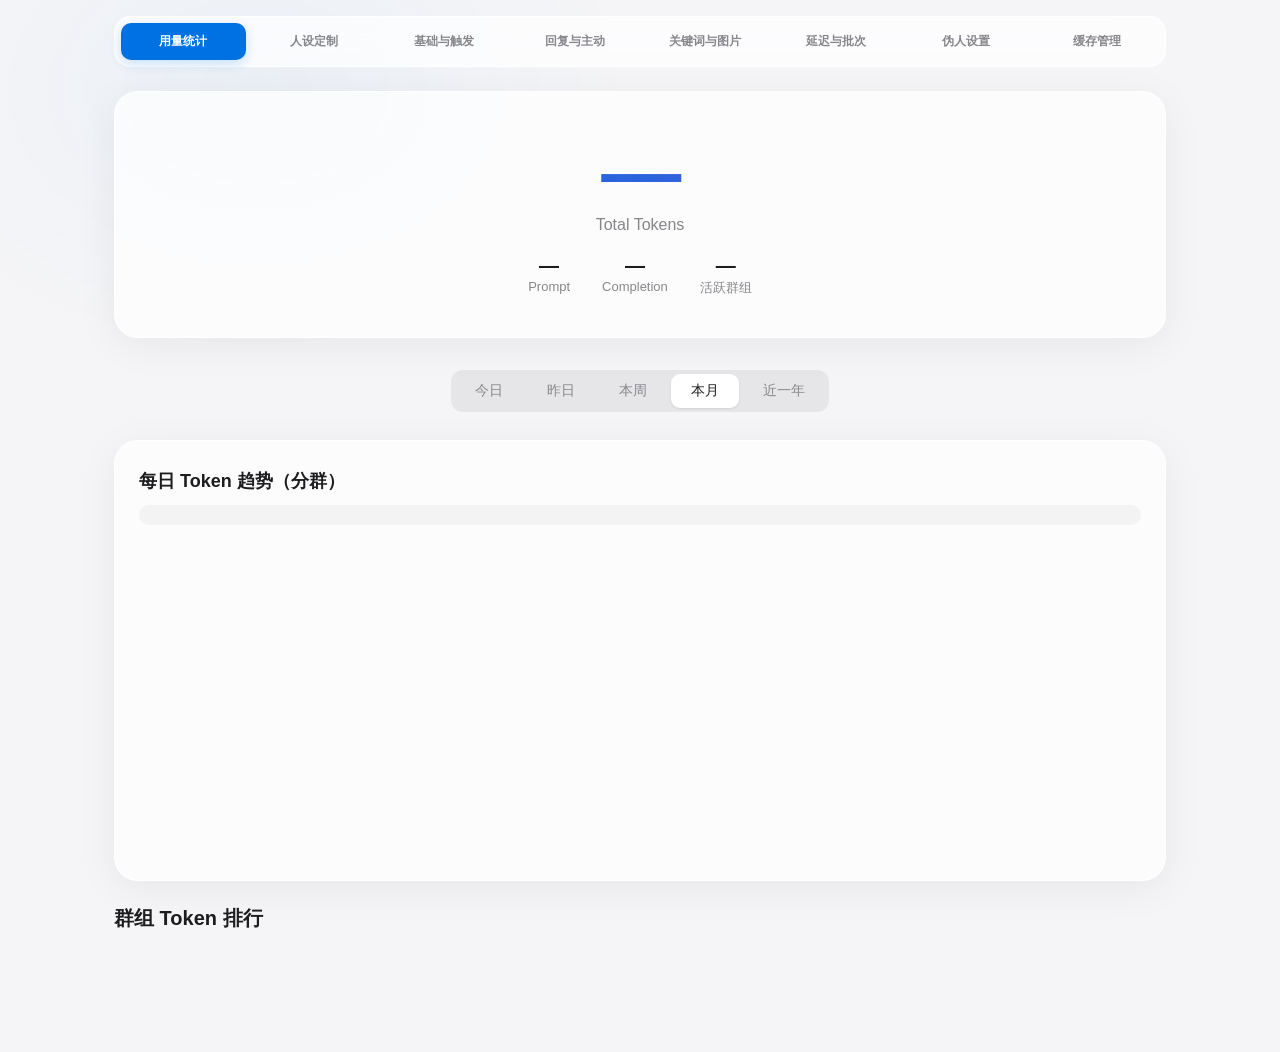
==== commit b774c168: "feat(admin): 移除顶部标题、标签栏吸顶、按标签显隐底部保存栏 - 删除顶部「主动接话与定制设置」页头 - .tabs-nav 改为 sticky 吸顶，加磨砂背景避免内容透出 - 仅设置类" ====
--- a/pages/admin/index.html
+++ b/pages/admin/index.html
@@ -12,11 +12,6 @@
 <body>
 <div class="bg-glow"></div>
 <div class="container">
-  <header>
-    <h1>主动接话与定制设置</h1>
-    <div class="sub">集中管理主动回复、关键字检测、图片转述、伪人选项、角色人设、用量统计与缓存</div>
-  </header>
-
   <nav class="tabs-nav">
     <button class="tab-btn active" onclick="switchTab('stats')">用量统计</button>
     <button class="tab-btn" onclick="switchTab('persona')">人设定制</button>
--- a/pages/admin/css/base.css
+++ b/pages/admin/css/base.css
@@ -115,16 +115,21 @@
 }
 header .sub { font-size: 14px; color: var(--text2); }
 
-/* Tabs */
+/* Tabs（吸顶） */
 .tabs-nav {
+  position: sticky;
+  top: 0;
+  z-index: 50;
   display: flex;
   flex-wrap: wrap;
   gap: 6px;
-  background: var(--input-bg);
+  background: var(--card);
+  backdrop-filter: blur(20px) saturate(140%);
+  -webkit-backdrop-filter: blur(20px) saturate(140%);
   padding: 6px;
   border-radius: 16px;
-  margin-bottom: 24px;
-  border: 1px solid var(--input-border);
+  margin: 16px 0 24px;
+  border: 1px solid var(--card-border);
 }
 .tab-btn {
   flex: 1;
